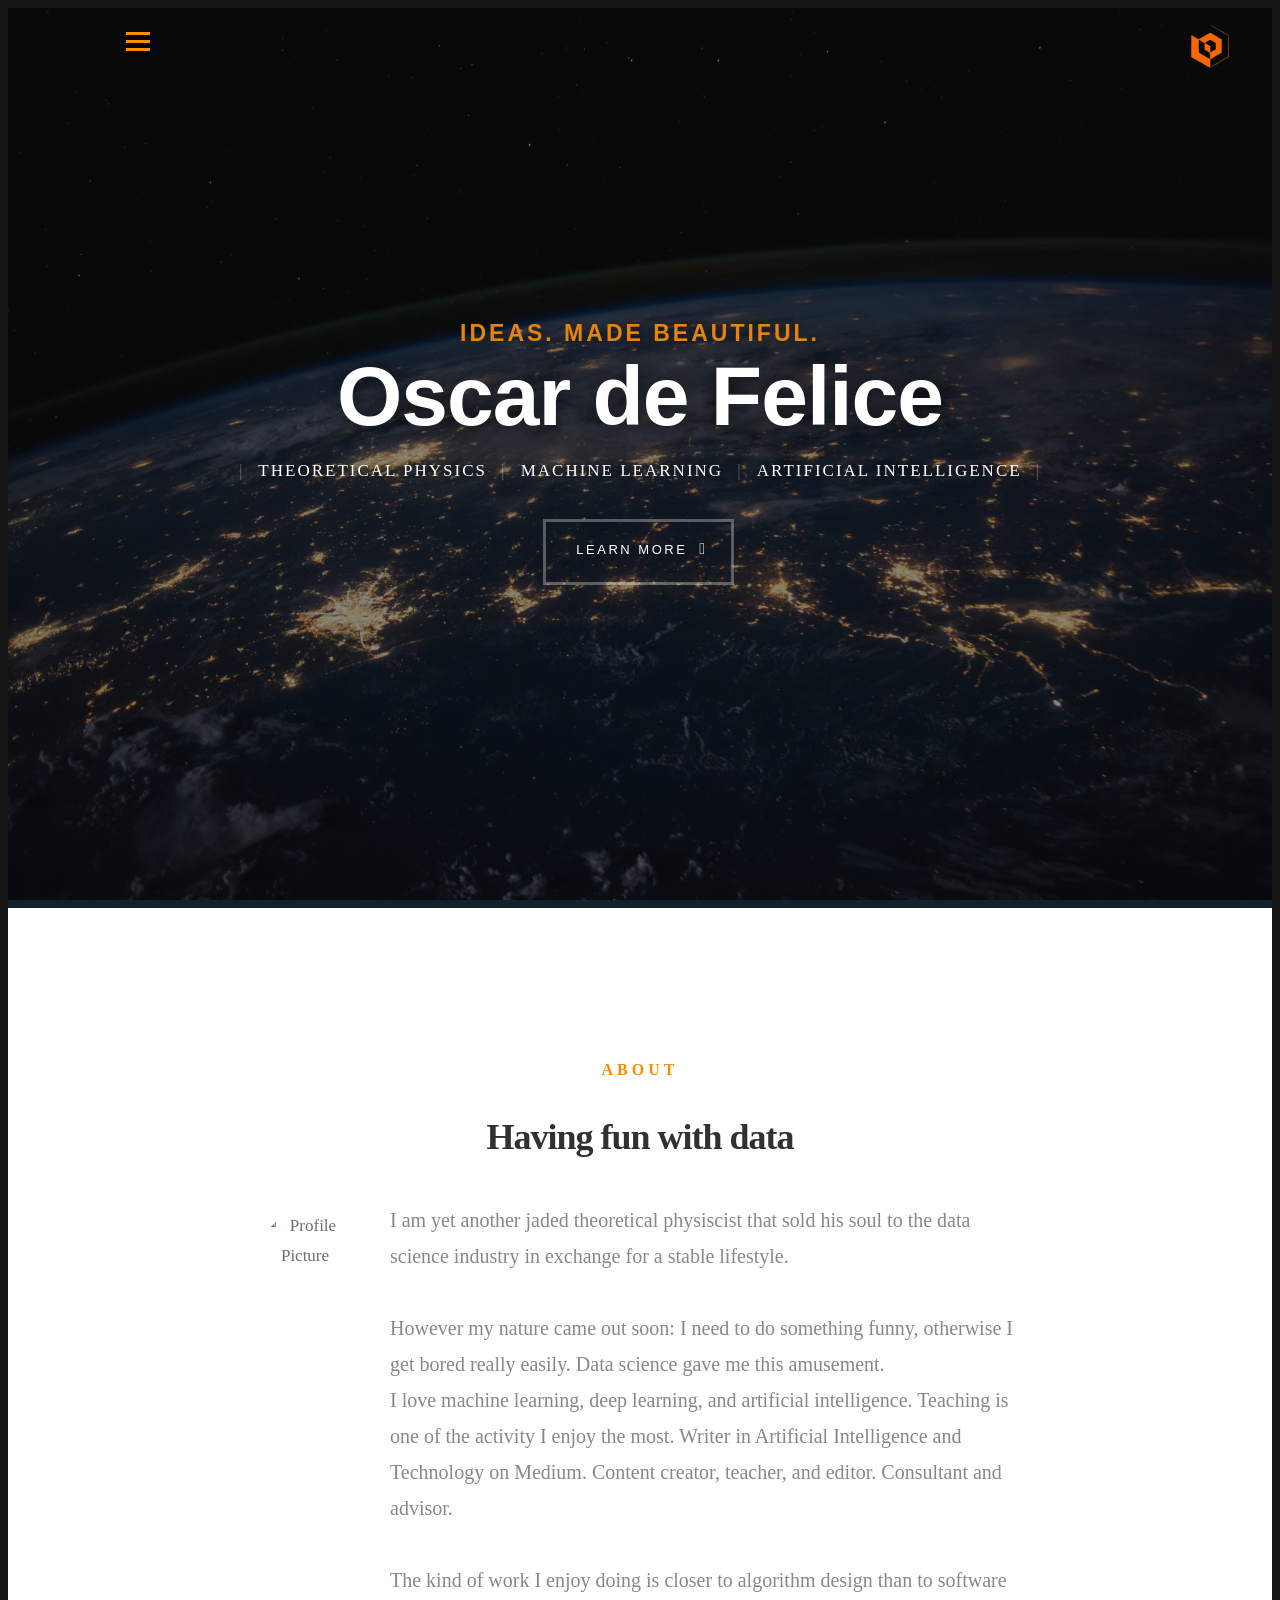
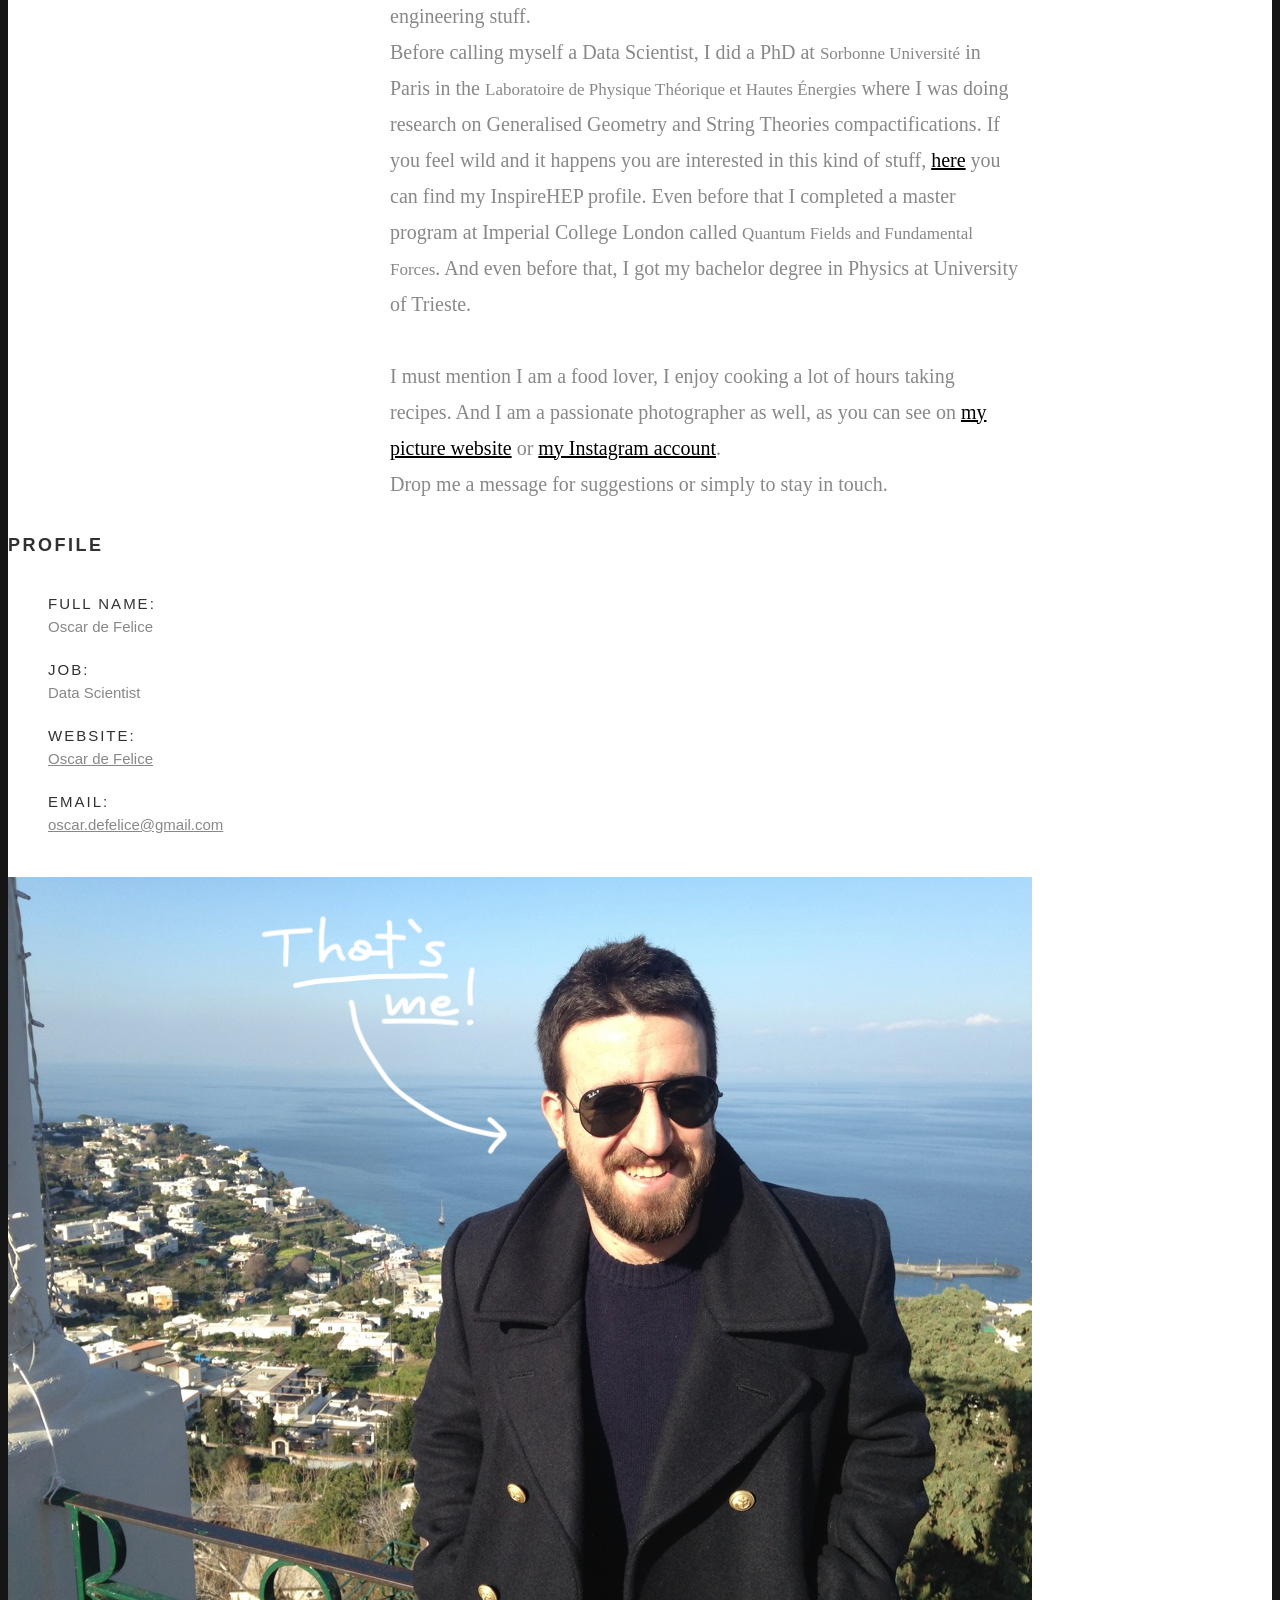
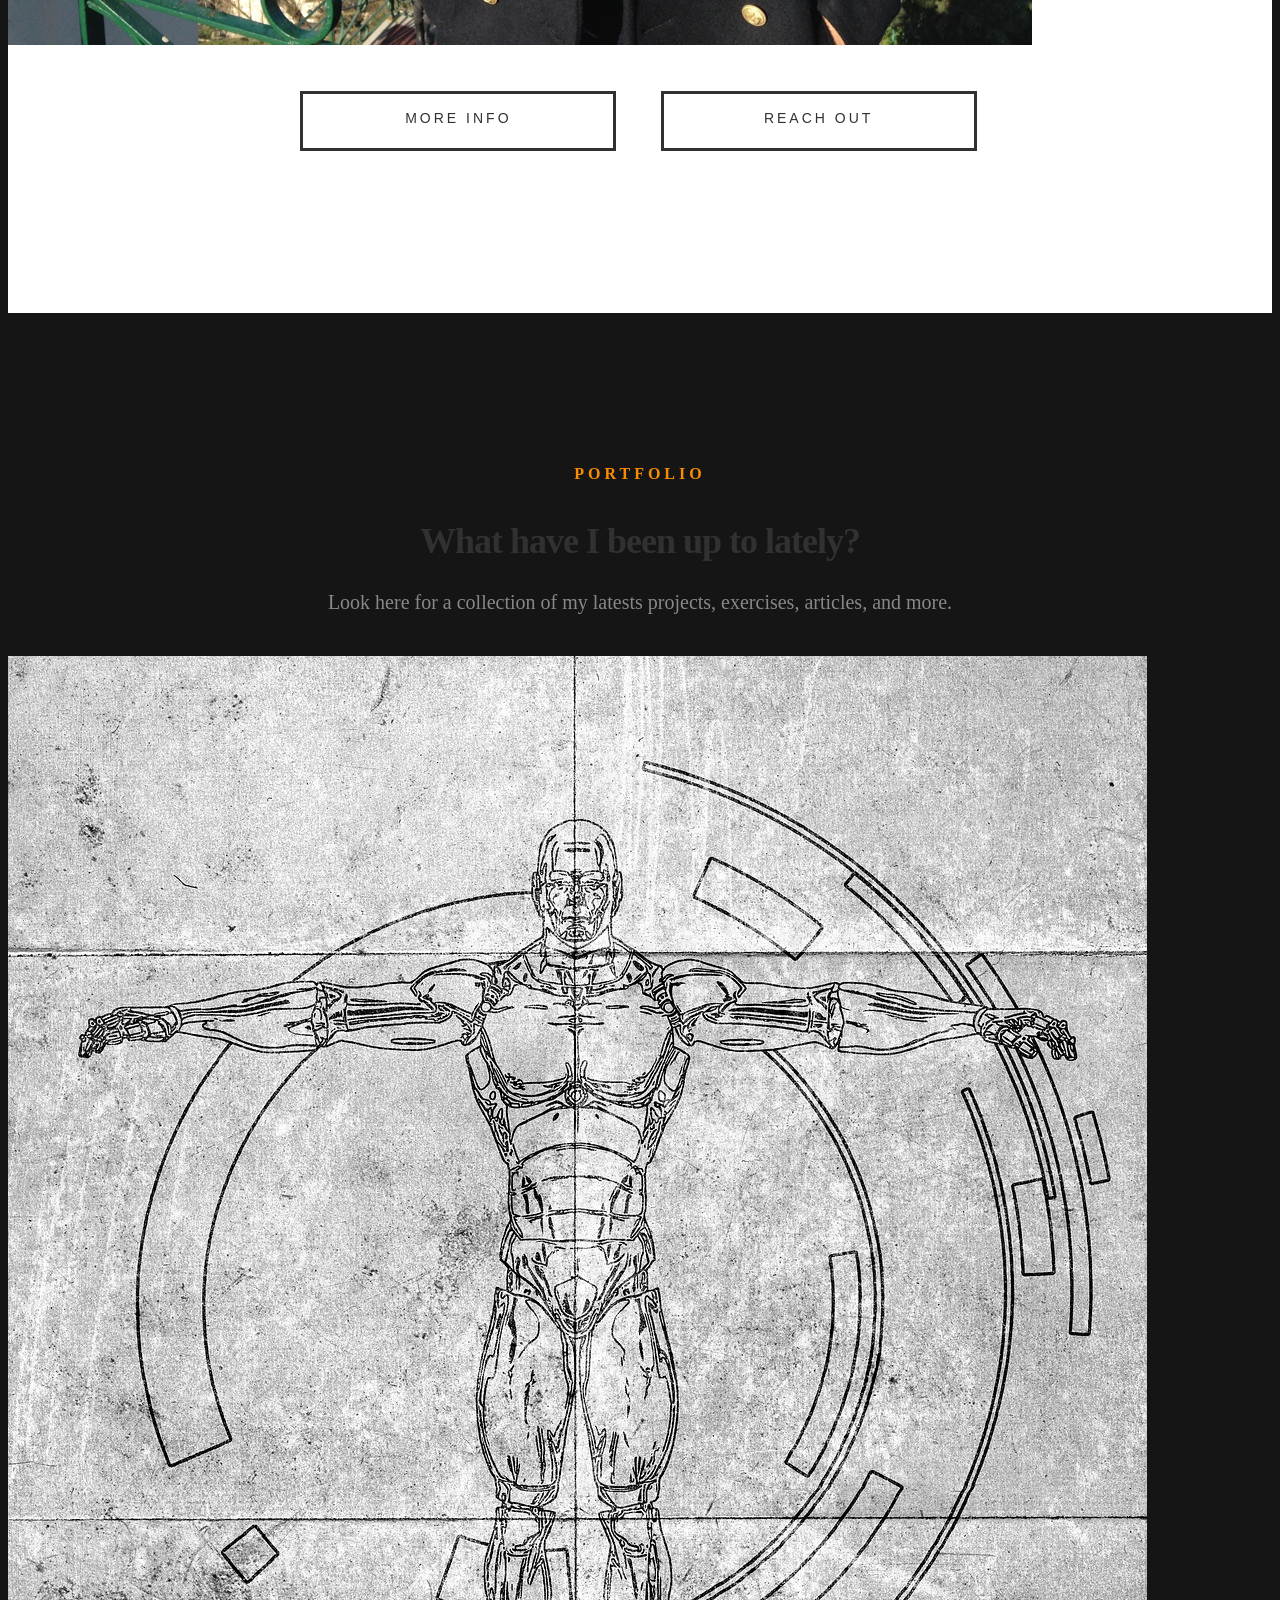
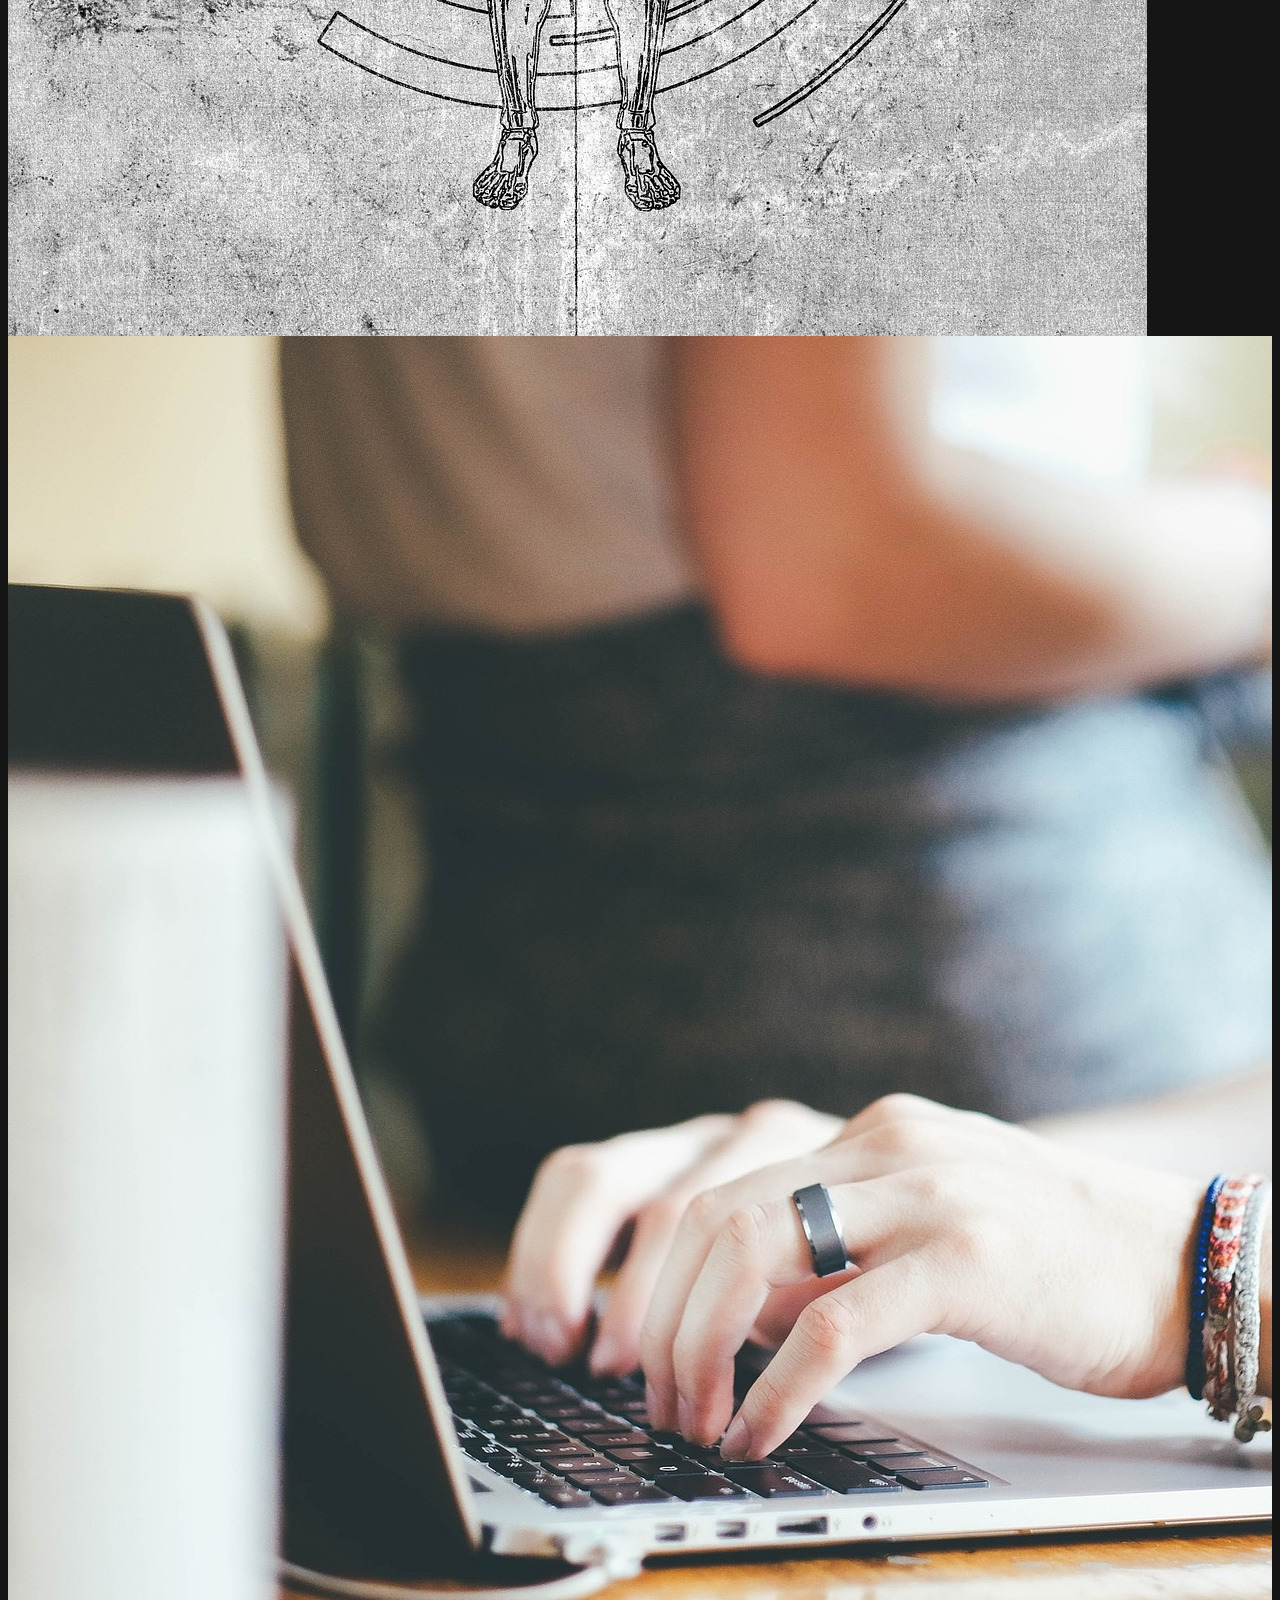
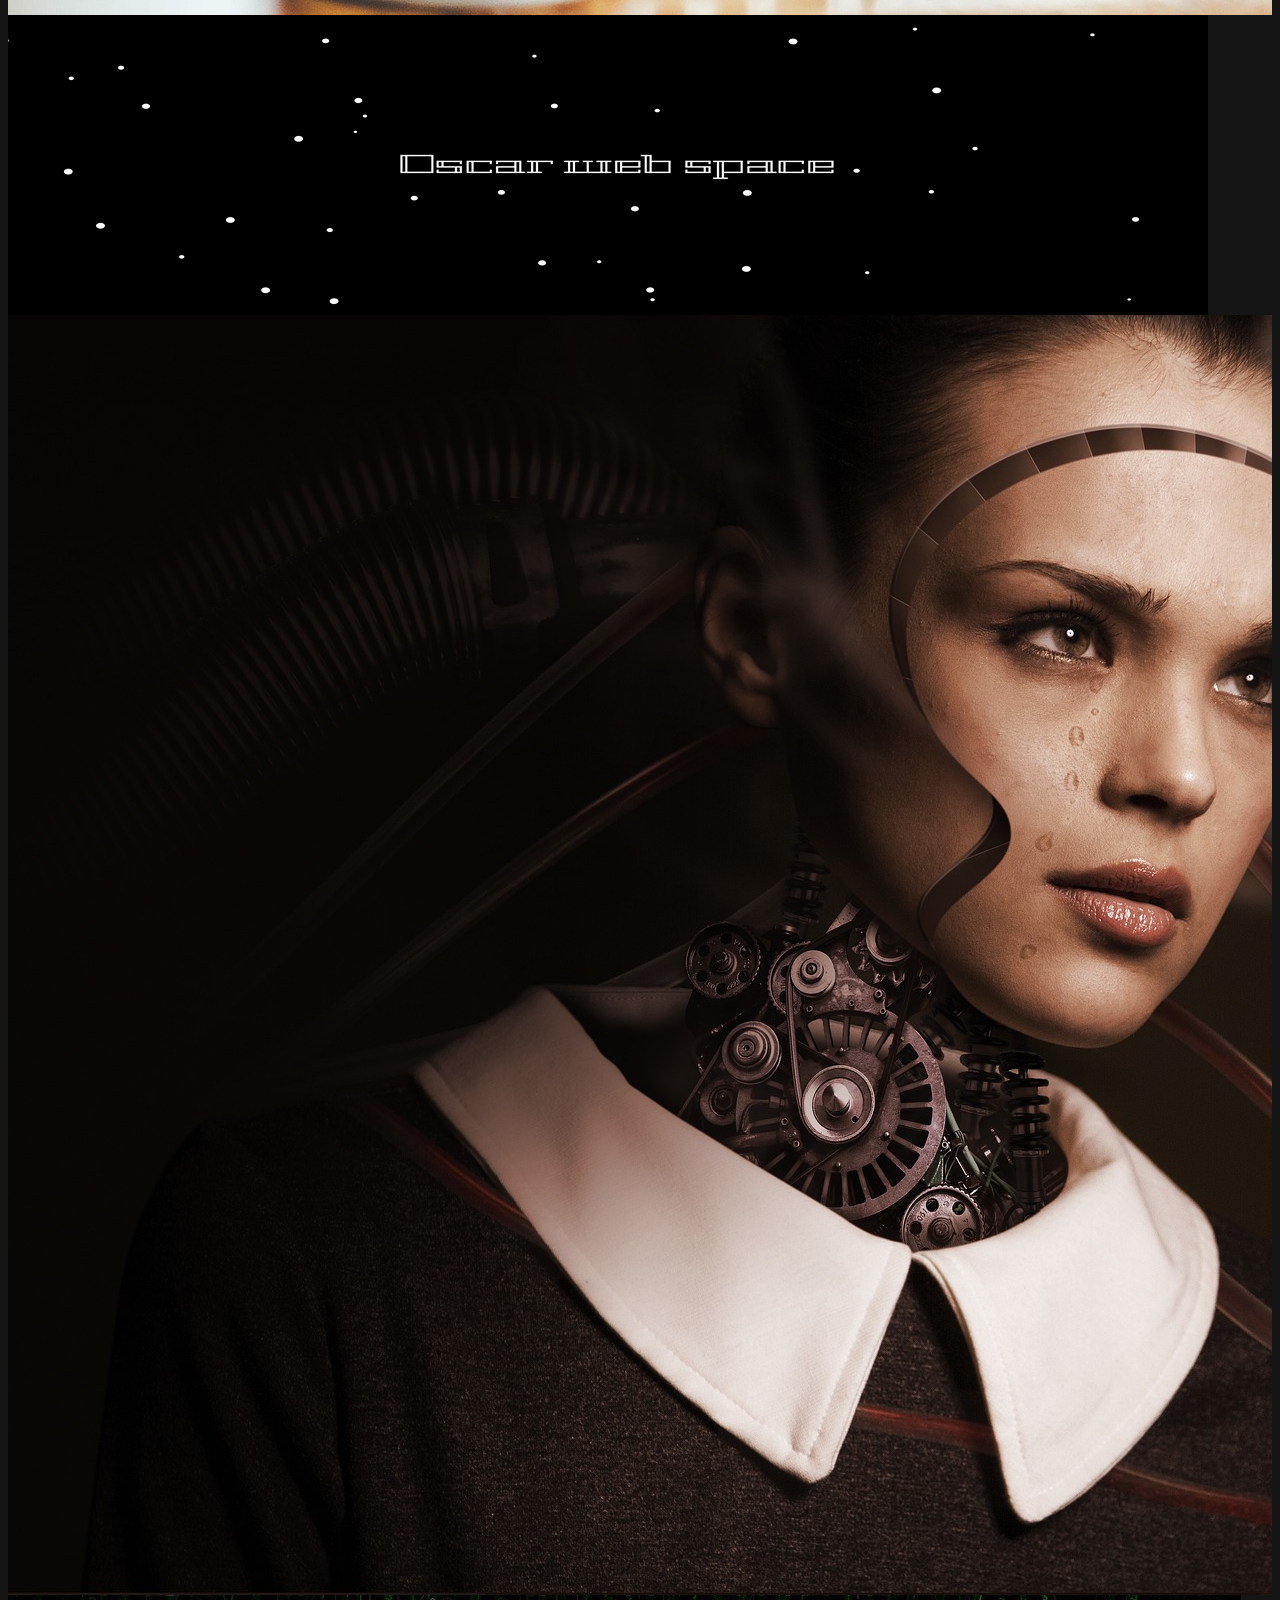
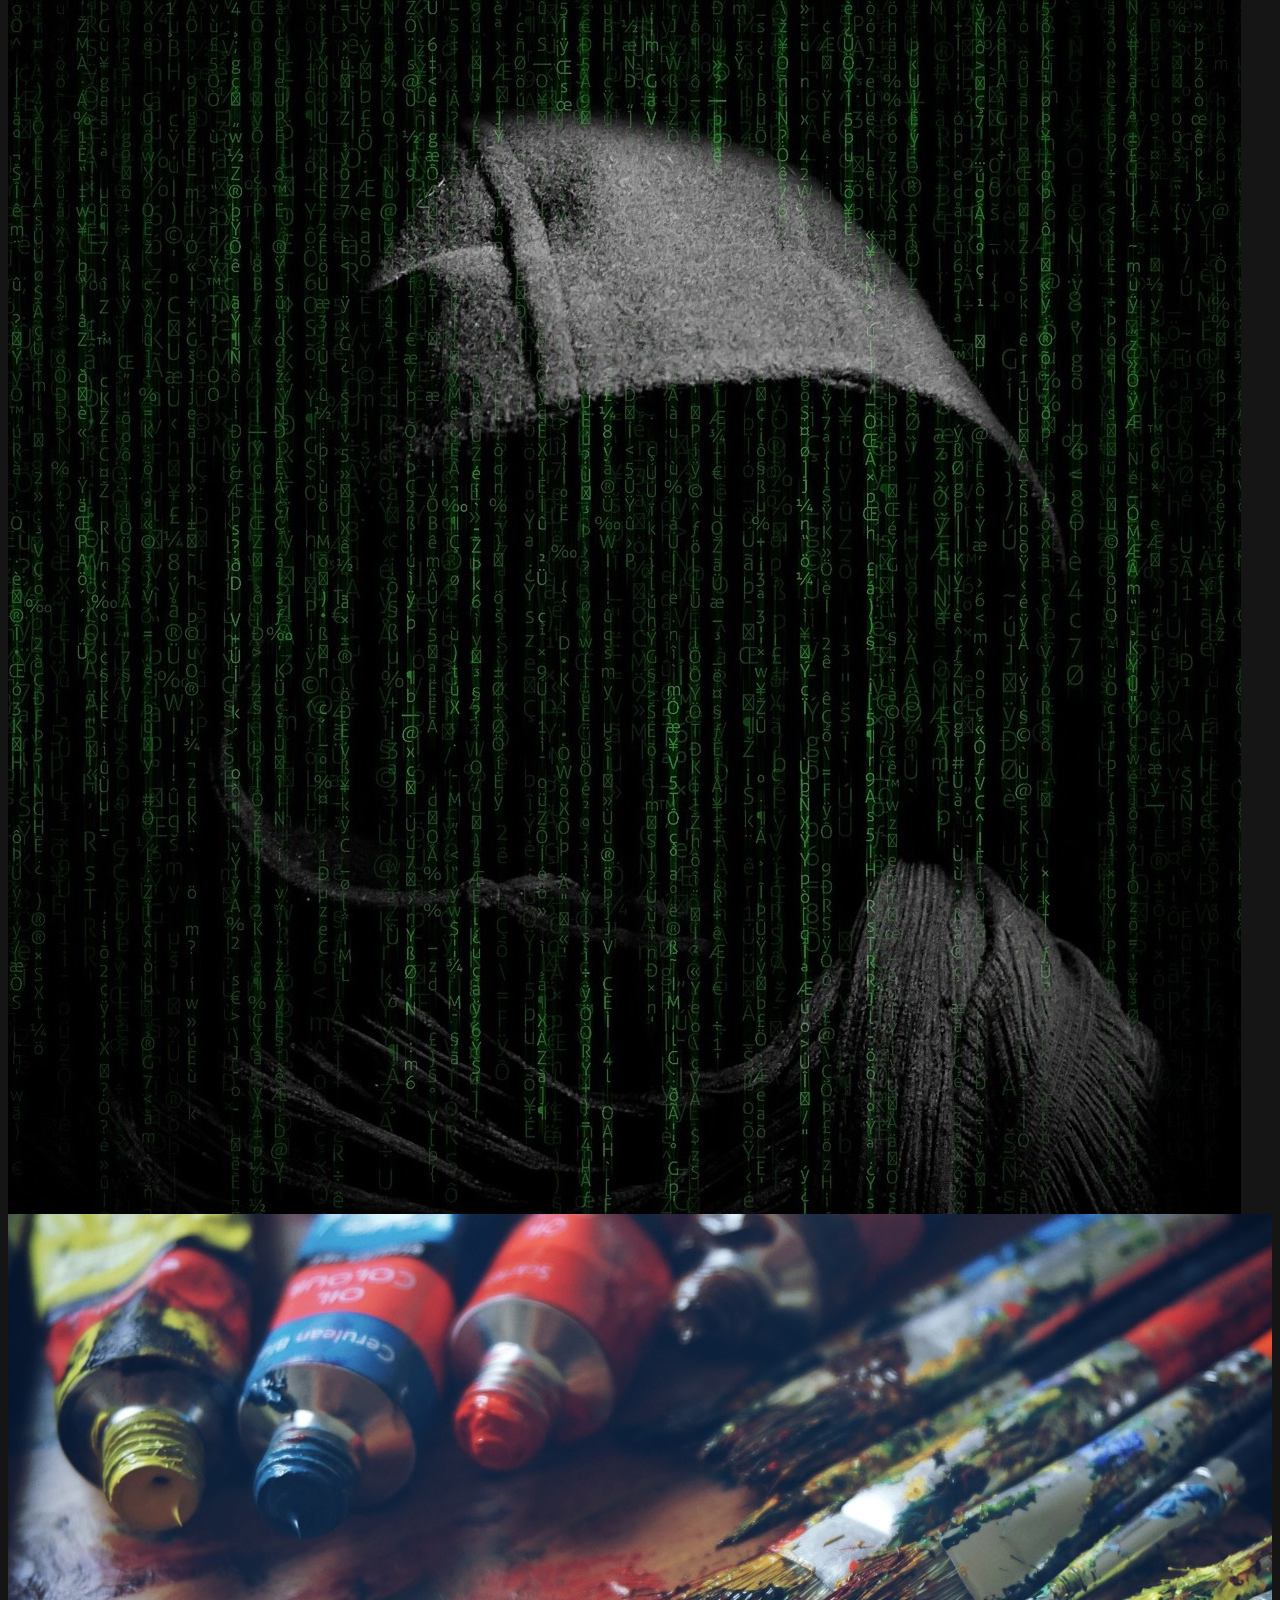
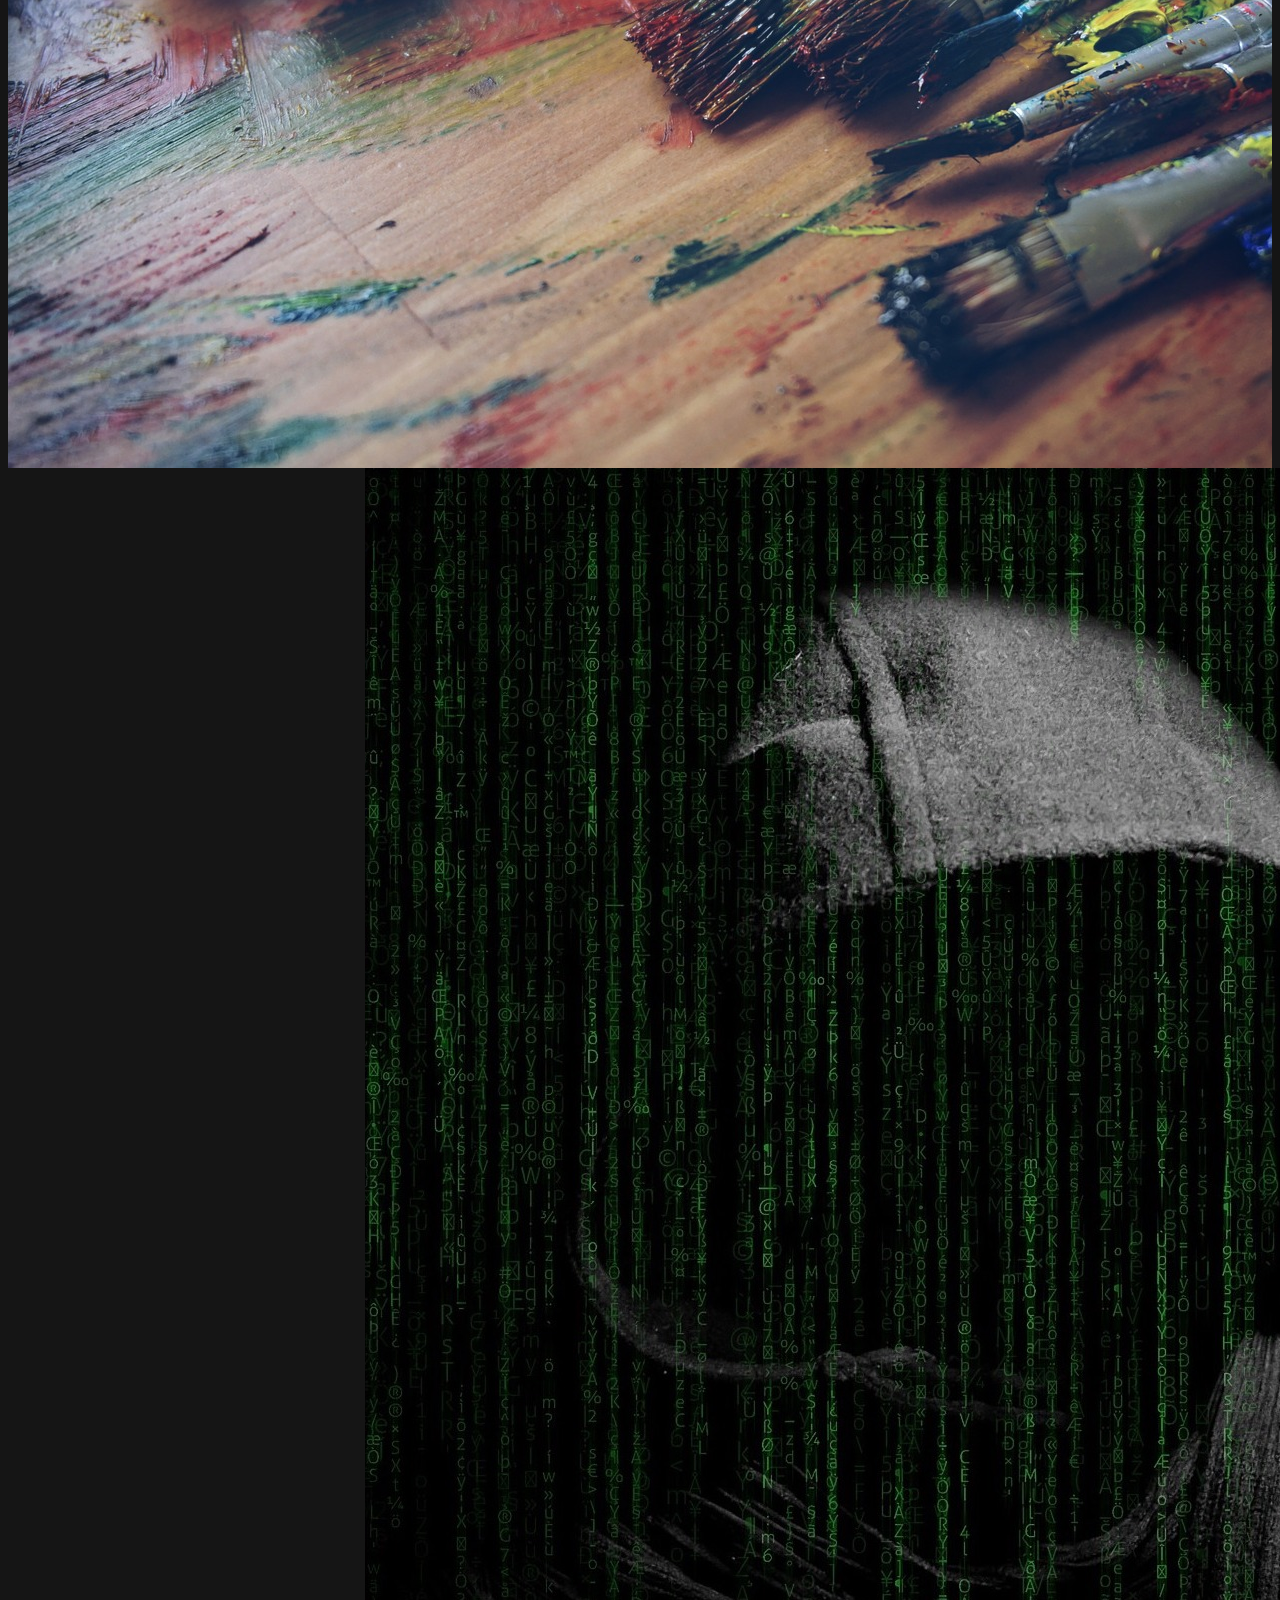
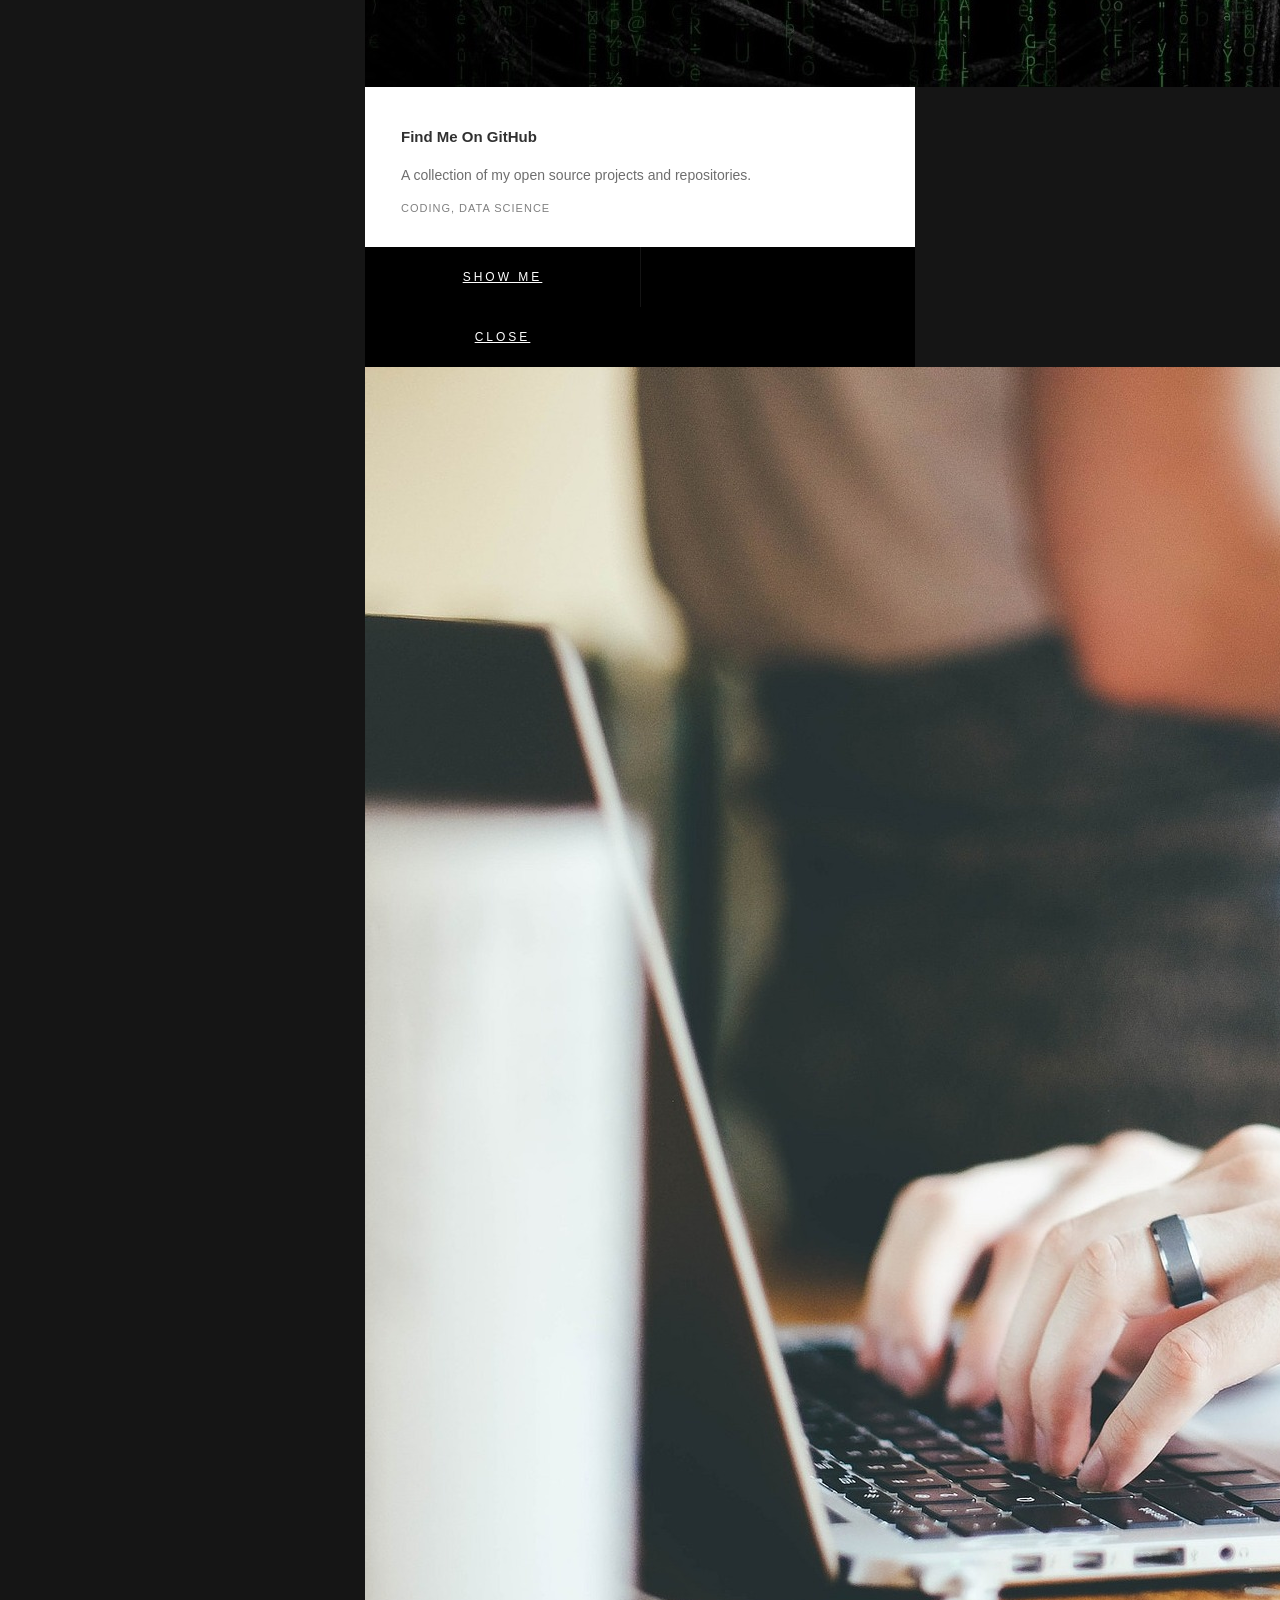
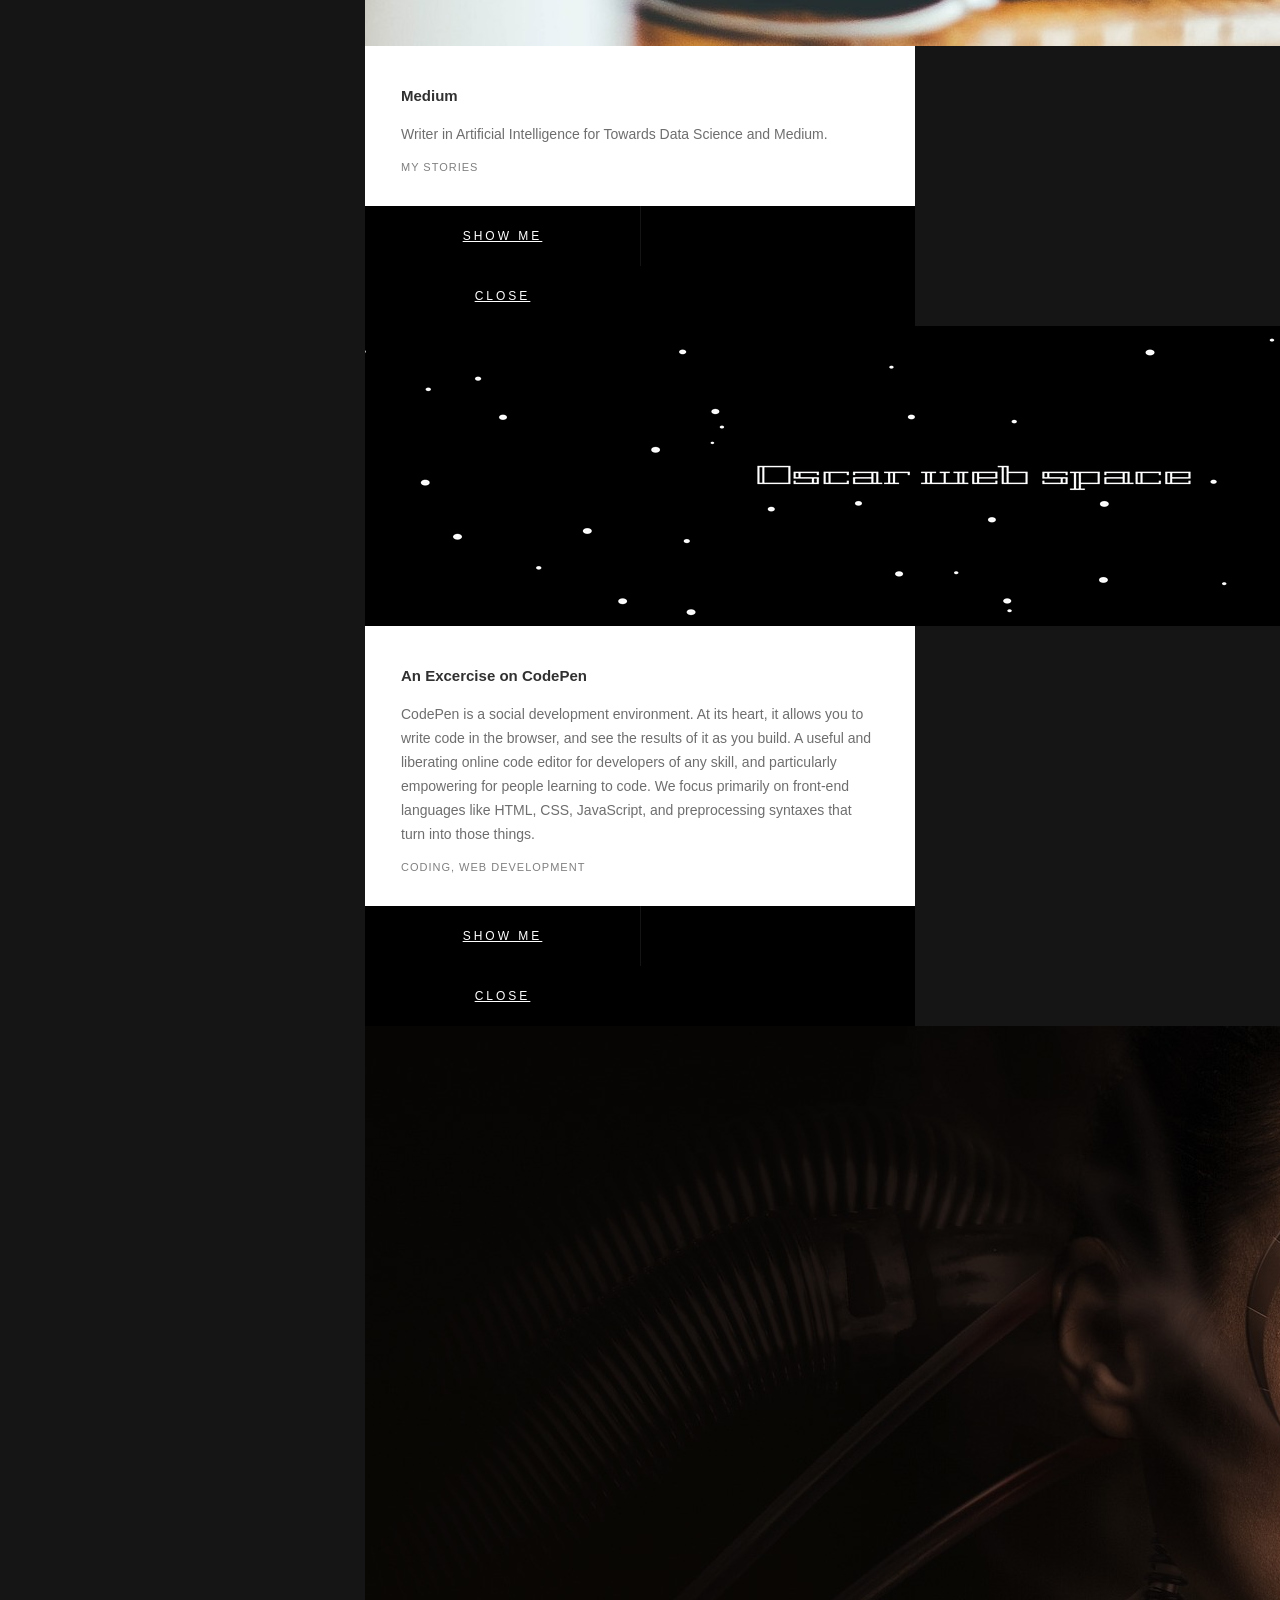
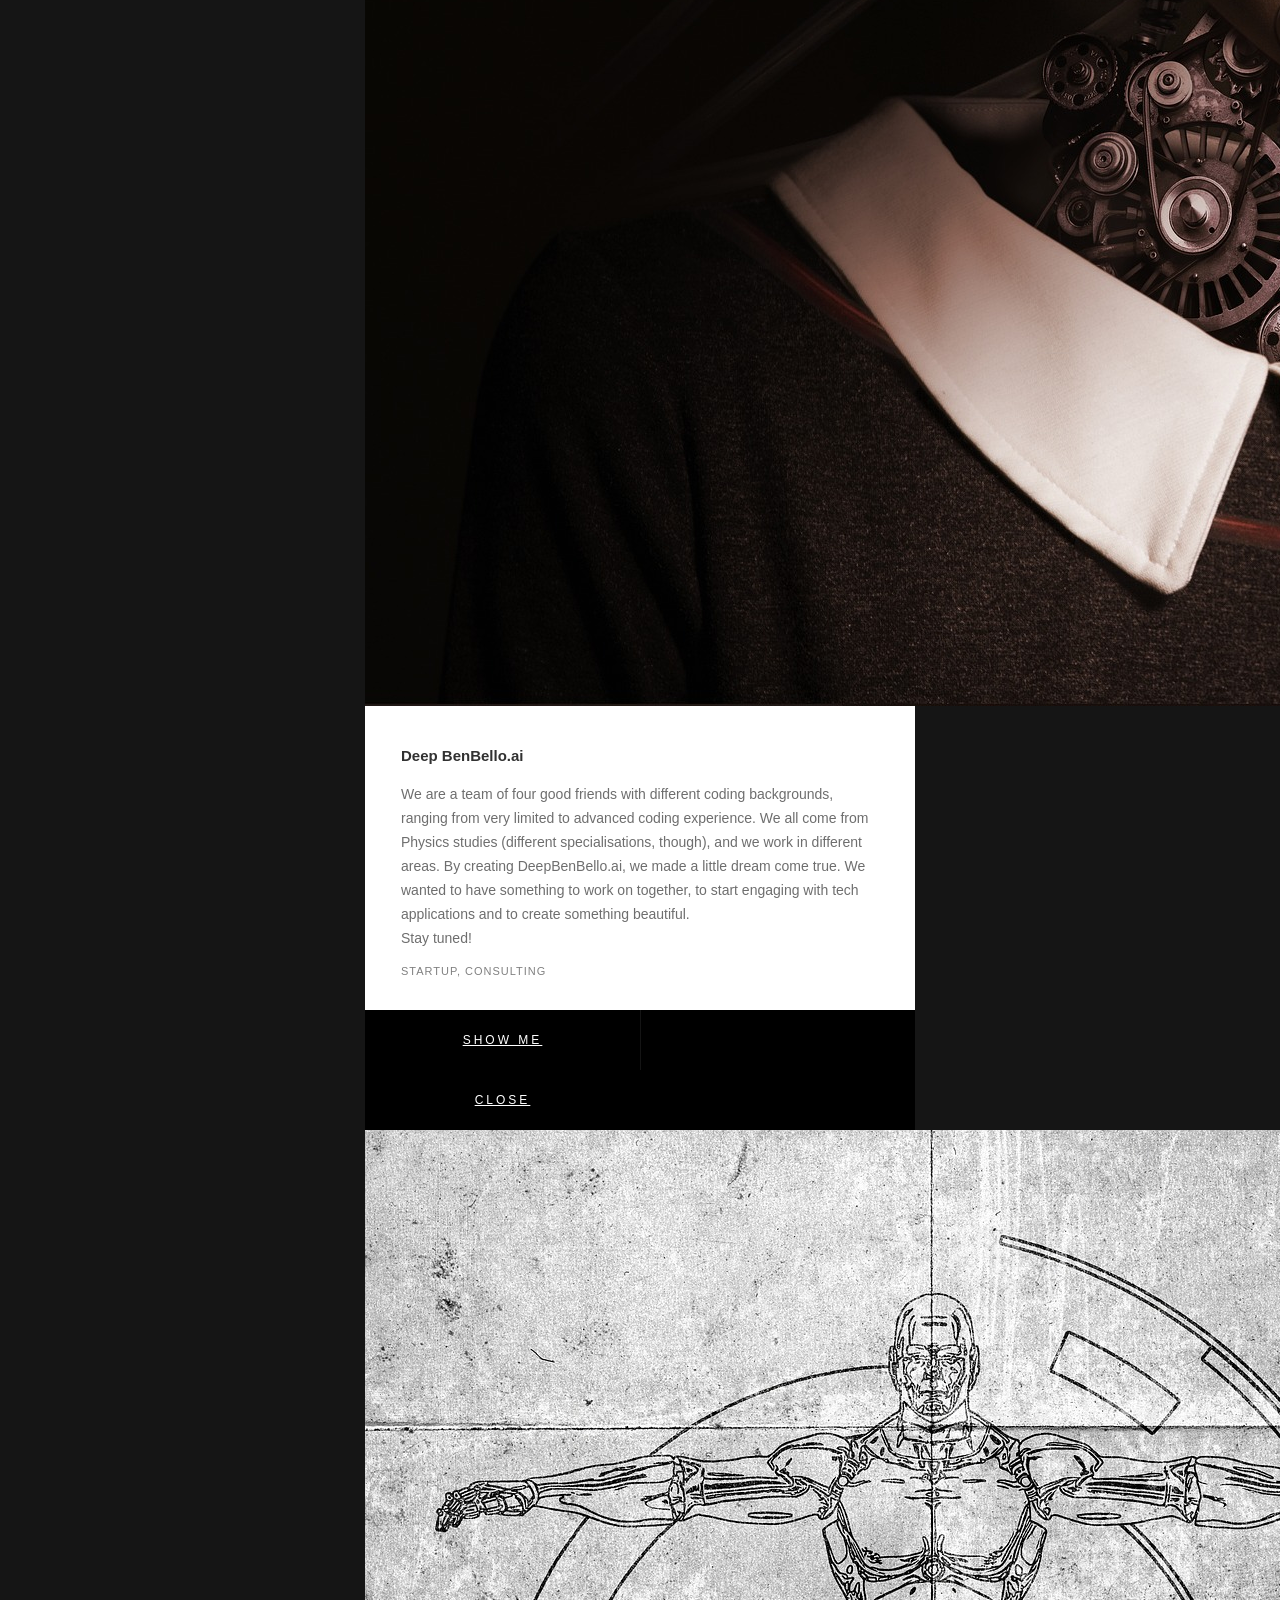
==== index.html @ a7cc0765 "Wrong link deleted" ====
<!DOCTYPE html>
<!--[if IE 8 ]><html class="no-js oldie ie8" lang="en"> <![endif]-->
<!--[if IE 9 ]><html class="no-js oldie ie9" lang="en"> <![endif]-->
<!--[if (gte IE 9)|!(IE)]><!--><html class="no-js" lang="en"> <!--<![endif]-->
<head>

   <!--- basic page needs
   ================================================== -->
   <meta charset="utf-8">
	<title>Oscar de Felice</title>
	<meta name="description" content="">
	<meta name="author" content="">


   <!-- mobile specific metas
   ================================================== -->
	<meta name="viewport" content="width=device-width, initial-scale=1, maximum-scale=1">

 	<!-- CSS
   ================================================== -->
   <link rel="stylesheet" href="css/base.css">
   <link rel="stylesheet" href="css/main.css">
   <link rel="stylesheet" href="css/vendor.css">

   <!-- script
   ================================================== -->
	<script src="js/modernizr.js"></script>
	<script src="js/pace.min.js"></script>

   <!-- favicons
	================================================== -->
    <link rel="icon" type="image/png" sizes="567x567"  href="./images/OscarLogoColour-noName.png">
	<link rel="manifest" href="/site.webmanifest">
	<link rel="mask-icon" href="/safari-pinned-tab.svg" color="#5bbad5">
	<meta name="msapplication-TileColor" content="#da532c">
	<meta name="theme-color" content="#ffffff">

	<link rel="stylesheet" href="path/to/font-awesome/css/font-awesome.min.css">
</head>

<body id="top">

	<!-- header
   ================================================== -->
   <header>
   	<div class="row">

   		<div class="top-bar">
   			<a class="menu-toggle" href="#"><span>Menu</span></a>

	   		<div class="logo">
		         <a href="index.html"></a>
		      </div>

		   	<nav id="main-nav-wrap">
					<ul class="main-navigation">
						<li class="current"><a class="smoothscroll"  href="#intro" title="">Home</a></li>
						<li><a class="smoothscroll"  href="#about" title="">About</a></li>
<!--						<li><a class="smoothscroll"  href="#resume" title="">Resume</a></li>-->
						<li><a class="smoothscroll"  href="#portfolio" title="">Portfolio</a></li>
						<li><a class="smoothscroll"  href="#services" title="">Services</a></li>
						<li><a class="smoothscroll"  href="#contact" title="">Contact</a></li>
						<li><a href="projects.html" title="">Projects</a></li>

					</ul>
				</nav>
   		</div> <!-- /top-bar -->

   	</div> <!-- /row -->
   </header> <!-- /header -->

	<!-- intro section
   ================================================== -->
   <section id="intro">

   	<div class="intro-overlay"></div>

   	<div class="intro-content">
   		<div class="row">

   			<div class="col-twelve">

	   			<h5>Ideas. Made Beautiful.</h5>
	   			<h1>Oscar de Felice</h1>

	   			<p class="intro-position">
	   				<span>Theoretical Physics</span>
				    <span>Machine Learning</span>
	   				<span>Artificial Intelligence</span>
	   			</p>

	   			<a class="button stroke smoothscroll" href="#about" title="">learn more</a>


	   		</div>

   		</div>
   	</div> <!-- /intro-content -->

   	<ul class="intro-social">
         <li><a href="https://www.linkedin.com/in/oscar-de-felice-5ab72383/"><i class="fa fa-linkedin"></i></a></li>
         <li><a href="https://github.com/oscar-defelice"><i class="fa fa-github"></i></a></li>
         <li><a href="https://www.facebook.com/oscar-defelice"><i class="fa fa-facebook"></i></a></li>
         <li><a href="https://twitter.com/OscardeFelice"><i class="fa fa-twitter"></i></a></li>
         <li><a href="https://oscar-defelice.medium.com/"><i class="fa fa-pencil"></i></a></li>
      </ul> <!-- /intro-social -->

   </section> <!-- /intro -->



   <!-- about section
   ================================================== -->
   <section id="about">

   	<div class="row section-intro">
   		<div class="col-twelve">

   			<h5>About</h5>
   			<h1>Having fun with data</h1>

   			<div class="intro-info">

   				<img src="images/Oscar.png" alt="Profile Picture">

   				<p class="lead">
                    I am yet another jaded theoretical physiscist that sold his soul to the data science industry in exchange for a stable lifestyle.<br><br>
                    However my nature came out soon: I need to do something funny, otherwise I get bored really easily. Data science gave me this amusement. <br>
                    I love machine learning, deep learning, and artificial intelligence. Teaching is one of the activity I enjoy the most. Writer in Artificial Intelligence and Technology on Medium. Content creator, teacher, and editor. Consultant and advisor. <br><br>
                    The kind of work I enjoy doing is closer to algorithm design than to software engineering stuff.
                    <br>
                    Before calling myself a Data Scientist, I did a PhD at <i>Sorbonne Université</i> in Paris in the <i>Laboratoire de Physique Théorique et Hautes Énergies</i> where I was doing research on Generalised Geometry and String Theories compactifications.
                    If you feel wild and it happens you are interested in this kind of stuff, <a href="https://inspirehep.net/authors/1452499">here</a> you can find my InspireHEP profile. Even before that I completed a master program at Imperial College London called <i>Quantum Fields and Fundamental Forces</i>. And even before that, I got my bachelor degree in Physics at University of Trieste.
                    <br>
                    <br>
                    I must mention I am a food lover, I enjoy cooking a lot of hours taking recipes. And I am a passionate photographer as well, as you can see on <a href="https://oscardefelice.wixsite.com/fotografia">my picture website</a> or <a href="https://www.instagram.com/oscar.defelice/">my Instagram account</a>.
                    <br>
                    Drop me a message for suggestions or simply to stay in touch.
                </p>
   			</div>

   		</div>
   	</div> <!-- /section-intro -->

   	<div class="row about-content">

   		<div class="col-six tab-full">

   			<h3>Profile</h3>
   			<p></p>

   			<ul class="info-list">
   				<li>
   					<strong>Full Name:</strong>
   					<span>Oscar de Felice</span>
   				</li>
   				<li>
   					<strong>Job:</strong>
   					<span>Data Scientist</span>
   				</li>
   				<li>
   					<strong>Website:</strong>
						<span><a href="https://oscar-defelice.github.io/" style="color: #888888">Oscar de Felice</a></span>
   				</li>
   				<li>
   					<strong>Email:</strong>
   					<span><a href="mailto:oscar.defelice@gmail.com" style="color: #888888">oscar.defelice@gmail.com</a></span>
   				</li>

   			</ul> <!-- /info-list -->

   		</div>

   		<div class="col-six tab-full">

   			<h3></h3>
   			<p></p>
            <p><img src="images/OscarAboutMe.png" alt="That's me!"></p>
<!--
				<ul class="skill-bars">
				   <li>
				   	<div class="progress percent100"><span>Every Day</span></div>
				   	<strong>Python, Pandas, Numpy</strong>
				   </li>
				   <li>
				   	<div class="progress percent90"><span>Having Fun</span></div>
				   	<strong>PyTorch, Matplotlib</strong>
				   </li>
				   <li>
				   	<div class="progress percent80"><span>Well Acquainted</span></div>
				   	<strong>SQL, Tableau</strong>
				   </li>
				   <li>
				   	<div class="progress percent90"><span>Love It</span></div>
				   	<strong>Scikit-Learn, Tensorflow</strong>
				   </li>
				   <li>

				   	<div class="progress percent95"><span>Doing It Now</span></div>
				   	<strong>Content Creation, Editing</strong>
				   </li>

				</ul>  <!-- /skill-bars
-->

   		</div>

   	</div>

   	<div class="row button-section">
   		<div class="col-twelve">
   			<a href="#contact" title="Hire Me" class="button stroke smoothscroll">More Info</a>
   			<a href="mailto:oscar.defelice@gmail.com" title="Hire Me" class="button stroke">Reach Out</a>
   		</div>
   	</div>

 </section>


	<!-- Portfolio Section
   ================================================== -->
   <section id="portfolio">

		<div class="row section-intro">
   		<div class="col-twelve">

			   <h5>Portfolio</h5>

   			<h1>What have I been up to lately?</h1>

   			<p class="lead">Look here for a collection of my latests projects, exercises, articles, and more.</p>

   		</div>
   	</div> <!-- /section-intro-->

   	<div class="row portfotlio-content">

   		<div class="col-twelve">

   			<!-- portfolio-wrapper -->
	         <div id="folio-wrapper" class="block-1-2 block-mob-full stack">

					<div class="bgrid folio-item">
							<div class="item-wrap">
				                <img src="images/portfolio/Robot.jpg" alt="Img via Pixabay">
							    <a href="#modal-05" class="overlay">
								  <div class="folio-item-table">
									  <div class="folio-item-cell">
										  <h3 class="folio-title">Projects</h3>
												  <span class="folio-types">
													   Data Science, Machine Learning, Artificial Intelligence, <br> and Deep Learning Projects and Examples
												</span>
											 </div>
								  </div>
							   </a>
							</div>
				    </div> <!-- /folio-item -->

	               <div class="bgrid folio-item">
	                       <div class="item-wrap">
	               	           <img src="images/portfolio/Writing.jpg" alt="Img via Pixabay">
	               	           <a href="#modal-02" class="overlay">
	                               <div class="folio-item-table">
	                     	         <div class="folio-item-cell">
	                     		        <h3 class="folio-title">Medium</h3>
		     					    	   <span class="folio-types">
												Find me on Medium! <br>
		     					           </span>
		     					     </div>
	                               </div>
	                           </a>
	                       </div>
	               </div> <!-- /folio-item -->

	            <div class="bgrid folio-item">
	               <div class="item-wrap">
	               	<img src="images/portfolio/OscarWebSpace.gif" alt="OscarWebSpace">
	                  <a href="#modal-03" class="overlay">
	                     <div class="folio-item-table">
	                     	<div class="folio-item-cell">
	                     		<h3 class="folio-title">An excercise on CodePen</h3>
		     					    	<span class="folio-types">
												A way to animate a webpage, entirely in HTML/CSS.</span>
		     					   </div>
	                     </div>
	                  </a>
	               </div>
	        		</div> <!-- /folio-item -->

	               <div class="bgrid folio-item">
	                       <div class="item-wrap">
	               	           <img src="images/portfolio/Projects.jpg" alt="Img via Pixabay">
	                           <a href="#modal-04" class="overlay">
	                               <div class="folio-item-table">
	                     	         <div class="folio-item-cell">
	                     		        <h3 class="folio-title">DeepBenBello.ai</h3>
		     					    	   <span class="folio-types">
                                                <span>
		     					       	            A group of friends eager to work together to make the world a better place.
		     					                </span>
                                         </span>
		     					     </div>
                                   </div>
	                           </a>
	                       </div>
	               </div> <!-- /folio-item -->

				   <div class="bgrid folio-item">
				           <div class="item-wrap">
				               <img src="images/portfolio/FindMe.jpg" alt="Image via Pixabay">
							     <a href="#modal-01" class="overlay">
								   <div class="folio-item-table">
								     <div class="folio-item-cell">
				                       <h3 class="folio-title">Find me on GitHub</h3>
								         <span class="folio-types">
													   Peruse my Repositories
				                         </span>
								     </div>
								  </div>
							   </a>
							</div>
                   </div> <!-- /folio-item -->

	            <div class="bgrid folio-item">
	               <div class="item-wrap">
	               	<img src="images/portfolio/Paint.jpg" alt="Img via Pixabay">
	                  <a href="#modal-06" class="overlay">
	                     <div class="folio-item-table">
	                     	<div class="folio-item-cell">
	                     		<h3 class="folio-title">Teaching</h3>
		     					    	<span class="folio-types">
		     					       	  My lectures for courses I gave on <br> Machine Learning, Deep Learning topics
		     					      </span>
		     					   </div>
	                     </div>
	                  </a>
	               </div>
	        		</div> <!-- /folio-item -->

	            <!-- modal popups - begin
	            ============================================================= -->
	            <div id="modal-01" class="popup-modal slider mfp-hide">

				     	<div class="media">
				     		<img src="images/portfolio/FindMe.jpg" alt="" />
				     	</div>

					   <div class="description-box">
					      <h4>Find Me On GitHub</h4>
					      <p>A collection of my open source projects and repositories.</p>

					      <div class="categories">Coding, Data Science</div>
					   </div>

			         <div class="link-box">
			            <a href="https://github.com/oscar-defelice">Show Me</a>
					      <a href="#" class="popup-modal-dismiss">Close</a>
			         </div>

				   </div> <!-- /modal-01 -->

				   <div id="modal-02" class="popup-modal slider mfp-hide">

				     	<div class="media">
				     		<img src="images/portfolio/Writing.jpg" alt="" />
				     	</div>

					   <div class="description-box">
					      <h4>Medium</h4>
					      <p> Writer in Artificial Intelligence for Towards Data Science and Medium.</p>
					      <div class="categories">My Stories</div>
					   </div>

			         <div class="link-box">
			            <a href="https://oscar-defelice.medium.com/">Show Me</a>
					      <a href="#" class="popup-modal-dismiss">Close</a>
			         </div>

				   </div> <!-- /modal-02 -->

				   <div id="modal-03" class="popup-modal slider mfp-hide">

				     	<div class="media">
				     		<img src="images/portfolio/OscarWebSpace.gif" alt="" />
				     	</div>

					   <div class="description-box">
					      <h4>An Excercise on CodePen</h4>
					      <p>CodePen is a social development environment. At its heart, it allows you to write code in the browser, and see the results of it as you build. A useful and liberating online code editor for developers of any skill, and particularly empowering for people learning to code. We focus primarily on front-end languages like HTML, CSS, JavaScript, and preprocessing syntaxes that turn into those things.</p>

					      <div class="categories">Coding, Web Development</div>
					   </div>

			         <div class="link-box">
			            <a href="https://codepen.io/oscar-de-felice/full/zYBajGo">Show Me</a>
					    <a href="#" class="popup-modal-dismiss">Close</a>
			         </div>

				   </div> <!-- /modal-03 -->

				   <div id="modal-04" class="popup-modal slider mfp-hide">

				     	<div class="media">
				     		<img src="images/portfolio/Projects.jpg" alt="" />
				     	</div>

					   <div class="description-box">
					      <h4>Deep BenBello.ai</h4>
					      <p>We are a team of four good friends with different coding backgrounds, ranging from very limited to advanced coding experience. We all come from Physics studies (different specialisations, though), and we work in different areas. By creating DeepBenBello.ai, we made a little dream come true. We wanted to have something to work on together, to start engaging with tech applications and to create something beautiful. <br> Stay tuned!</p>

					      <div class="categories">StartUp, Consulting</div>
					   </div>

			         <div class="link-box">
			            <a href="https://deepexplosivebenbello.github.io/">Show Me</a>
					      <a href="#" class="popup-modal-dismiss">Close</a>
			         </div>

				   </div> <!-- /modal-04 -->

				   <div id="modal-05" class="popup-modal slider mfp-hide">

				     	<div class="media">
				     		<img src="images/portfolio/Robot.jpg" alt="" />
				     	</div>

					   <div class="description-box">
					      <h4>Projects</h4>
					      <p>Projects and exercises that I've been working on:</p>

					      <div class="categories">Data Science, Machine Learning, Coding, Programming</div>
					   </div>

			         <div class="link-box">
							<a href="projects.html"title="">Show Me</a>
					      <a href="#" class="popup-modal-dismiss">Close</a>
			         </div>

				   </div> <!-- /modal-05 -->

				   <div id="modal-06" class="popup-modal slider mfp-hide">

				     	<div class="media">
				     		<img src="images/portfolio/Paint.jpg" alt="" />
				     	</div>

					   <div class="description-box">
					      <h4>Machine Learning/Deep Learning/AI</h4>
					      <p>Along with the machine learning projects featured on the Projects page, I also participated as a teacher and a faculty member to Data Science and AI master program at TAG innovation school.</p>

					      <div class="categories">Machine Learning, Deep Learning, AI</div>
					   </div>

			         <div class="link-box">
			            <a href="https://linktr.ee/oscardefelice">Show Me</a>
					      <a href="#" class="popup-modal-dismiss">Close</a>
			         </div>

				   </div> <!-- /modal-06 -->


				   <!-- modal popups - end
	            ============================================================= -->

	         </div> <!-- /portfolio-wrapper -->

   		</div>  <!-- /twelve -->

   	</div> <!-- /portfolio-content -->

	</section> <!-- /portfolio -->

<!--</section>  /process-->
<!--add download cv button (right below hire me)
<a href="#" title="Download CV" class="button button-primary">Download CV</a>-->


<!-- services Section
================================================== -->
	<section id="services">

		<div class="overlay"></div>

		<div class="row section-intro">
   		<div class="col-twelve">

   			<h5>Services</h5>
   			<h1>What Can I Do For You?</h1>

   			<p class="lead">Beauty is simplicity. <br><br> Let me simplify your life. I have experience with content creation and editing, technology and data pipeline. Call me to develop solutions with artificial intelligence, machine learning and deep learning. If you are looking for data analysis and visualization, business analysis, and website development, I am the right choice! Always excited to consult on new customer adapted products and technologies.</p>

   		</div>
   	</div> <!-- /section-intro -->

   	<div class="row services-content">

   		<div id="owl-slider" class="owl-carousel services-list">

	      	<div class="service">

	      		<span class="icon"><i class="icon-earth"></i></span>

	            <div class="service-content">

	            	 <h3>Data Analysis</h3>

		            <p class="desc">
                        Black belt in Python, SQL, Tableau, PyTorch, NumPY, Matplotlib, Seaborn, Scikit-Learn, and more, I can help you analyse and understand your data in a way that makes sense to you.
	         		</p>

	         	</div>

				</div> <!-- /service -->

			   <div class="service">

			   	<span class="icon"><i class="icon-paint-brush"></i></span>

	            <div class="service-content">

	            	<h3>Education</h3>

		            <p class="desc">
                        I know how to make complicated ideas sound simple.
                        I do not deliver a product, I want to form a culture.
                        That's why I will stay at your business so you can learn the basics of Data Science and Machine Learning to transform your activity.
	                </p>

	            </div>


			   </div> <!-- /service -->
			   <div class="service">

					<span class="icon"><i class="icon-window"></i></span>

	            <div class="service-content">

	            	<h3>Artificial Intelligence</h3>

		            <p class="desc">
                        With experience in machine learning, deep learning, natural language processing, AI and more, we can work together to find exciting ways to move you and your business into the future. <br>
                        Unleash the potential of your data and make your product even smarter. Turn your ideas and needs into a software module powered by AI.
	         		</p>

	            </div>
				</div> <!-- /service -->

	      </div> <!-- /services-list -->

   	</div> <!-- /services-content -->

	</section> <!-- /services -->

	<!-- stats Section
   ================================================== -->
	<section id="stats" class="count-up">

		<div class="row">
			<div class="col-twelve">

				<div class="block-1-6 block-s-1-3 block-tab-1-2 block-mob-full stats-list">

					<div class="bgrid stat">

						<div class="icon-part">
							<i class="icon-pencil-ruler"></i>
						</div>

						<h3 class="stat-count">
							7
						</h3>

						<h5 class="stat-title">
							Courses Completed
						</h5>

					</div> <!-- /stat -->

					<div class="bgrid stat">

						<div class="icon-part">
							<i class="icon-users"></i>
						</div>

						<h3 class="stat-count">
							1000
						</h3>

						<h5 class="stat-title">
							Articles Read
						</h5>

					</div> <!-- /stat -->

					<div class="bgrid stat">

						<div class="icon-part">
							<i class="icon-badge"></i>
						</div>

						<h3 class="stat-count">
							20
						</h3>

						<h5 class="stat-title">
							Podcasts Heard
						</h5>

					</div> <!-- /stat -->

					<div class="bgrid stat">

						<div class="icon-part">
							<i class="icon-light-bulb"></i>
						</div>

						<h3 class="stat-count">
							1500
						</h3>

						<h5 class="stat-title">
							Crazy Ideas
						</h5>

					</div> <!-- /stat -->

					<div class="bgrid stat">

						<div class="icon-part">
							<i class="icon-cup"></i>
						</div>

						<h3 class="stat-count">
							7000
						</h3>

						<h5 class="stat-title">
							Coffee Cups
						</h5>

					</div> <!-- /stat -->

					<div class="bgrid stat">

						<div class="icon-part">
							<i class="icon-clock"></i>
						</div>

						<h3 class="stat-count">
							7200
						</h3>

						<h5 class="stat-title">
							Hours
						</h5>

					</div> <!-- /stat -->

				</div> <!-- /stats-list -->

			</div> <!-- /twelve -->
		</div> <!-- /row -->

	</section> <!-- /stats -->


   <!-- resume Section
   ================================================== -->
<!--	<section id="resume" class="grey-section">

		<div class="row section-intro">
   		<div class="col-twelve">

   			<h5>Resume</h5>
   			<h1>More of my credentials.</h1>

   			<p class="lead">Currently working freelance on a project-by-project basis, these are a few of the things that I've been working on lately:</p>

   		</div>
   	</div> <!-- /section-intro-->

<!--   	<div class="row resume-timeline">

   		<div class="col-twelve resume-header">

   			<h2>Work Experience</h2>

   		</div> <!-- /resume-header -->

<!--   		<div class="col-twelve">

   			<div class="timeline-wrap">

   				<div class="timeline-block">

	   				<div class="timeline-ico">
	   					<i class="fa fa-briefcase"></i>
	   				</div>

	   				<div class="timeline-header">
	   					<h3>Writer</h3>
	   					<p>2018 - Present</p>
	   				</div>

	   				<div class="timeline-content">
	   					<h4>Towards Data Science</h4>
	   					<p>Writing and content creation for Towards Data Science on topics including artificial intelligence, deep learning, machine learning, data science, Python, PyTorch, Google Colab, and more.</p>
	   				</div>

	   			</div> <!-- /timeline-block -->

<!--				<div class="timeline-block">

	   				<div class="timeline-ico">
	   					<i class="fa fa-briefcase"></i>
	   				</div>

	   				<div class="timeline-header">
	   					<h3>Writer</h3>
	   					<p>February 2019 - Present</p>
	   				</div>

	   				<div class="timeline-content">
	   					<h4>Heartbeat by Fritz</h4>
	   					<p>Content creation and writing on topics including Python, PyTorch, Model Deployment, Flask.</p>
	   				</div>

	   			</div> <!-- /timeline-block -->

<!--				<div class="timeline-block">

	   				<div class="timeline-ico">
	   					<i class="fa fa-briefcase"></i>
	   				</div>

	   				<div class="timeline-header">
	   					<h3>Writer</h3>
	   					<p>December 2018 - Present</p>
	   				</div>

	   				<div class="timeline-content">
	   					<h4>Free Code Camp</h4>
	   					<p>Content creation and writing on topics including PyTorch, Python, Deep Learning, Image Classification, and Artificial Intelligence.
	   			</div> <!-- /timeline-block -->

<!--	   			<div class="timeline-block">

	   				<div class="timeline-ico">
	   					<i class="fa fa-briefcase"></i>
	   				</div>

	   				<div class="timeline-header">
	   					<h3>Writer</h3>
	   					<p>December 2018 - Present</p>
	   				</div>

	   				<div class="timeline-content">
	   					<h4>Code Driven Investor</h4>
	   					<p>Content creation and writing on topics including data science, machine learning, ai, deep learning, Python, PyTorch, Unix, and Jupyter Notebooks.</p>
	   				</div>

	   			</div> <!-- /timeline-block -->

<!--	   			<div class="timeline-block">

	   				<div class="timeline-ico">
	   					<i class="fa fa-briefcase"></i>
	   				</div>

	   				<div class="timeline-header">
	   					<h3>Website Manager, Grant Reviewer</h3>
	   					<p>July 2016 - Present</p>
	   				</div>

	   				<div class="timeline-content">
	   					<h4>Aroha</h4>
	   					<p>Website development and assistance, social media manager. Grant reviewer and virtual assistant at Aroha since 2016.</p>
	   				</div>

	   			</div> <!-- /timeline-block -->

<!--   			</div> <!-- /timeline-wrap -->

<!--   		</div> <!-- /col-twelve -->

<!--   	</div> <!-- /resume-timeline -->

<!--   	<div class="row resume-timeline">

   		<div class="col-twelve resume-header">

   			<h2>Education</h2>

   		</div> <!-- /resume-header -->

 <!--  		<div class="col-twelve">

   			<div class="timeline-wrap">

			   <div class="timeline-block">

					<div class="timeline-ico">
						<i class="fa fa-graduation-cap"></i>
					</div>

					<div class="timeline-header">
						<h3>Machine Learning Engineer</h3>
						<p>January 2019 - July 2019</p>
					</div>

					<div class="timeline-content">
						<h4>Udacity</h4>
						<p> Currently enrolled in the Machine Learning Engineer Nanodegree program. This career-ready program created in collaboration with AWS and Kaggle teaches cutting edge machine learning concepts including supervised, unsupervised, reinforcement, and deep learning fundamentals. </p>
					</div>

			   </div> <!-- /timeline-block -->

<!--			   <div class="timeline-block">

					<div class="timeline-ico">
						<i class="fa fa-graduation-cap"></i>
					</div>

					<div class="timeline-header">
						<h3>Facebook AI PyTorch Scholarship Program</h3>
						<p>November 2018 - January 2019</p>
					</div>

					<div class="timeline-content">
						<h4>Udacity</h4>
						<p> This highly competitive program teaches cutting-edge skills in deep learning using Pytorch to build, train, and deploy state-of-the-art models.</p>
					</div>

				</div> <!-- /timeline-block -->

<!--   				<div class="timeline-block">

	   				<div class="timeline-ico">
	   					<i class="fa fa-graduation-cap"></i>
	   				</div>

	   				<div class="timeline-header">
	   					<h3>Business Analysis/Data Foundations for Enterprise</h3>
	   					<p>September 2018</p>
	   				</div>

	   				<div class="timeline-content">
	   					<h4>Udacity</h4>
	   					<p>Completed the Business Analysis (Data Foundations for Enterprise) Nanodegree on a full scholarship. This degree focused on SQL, Tableau, Excel, statistics and probability, data visualization, and more.</p>
	   				</div>

				   </div> <!-- /timeline-block -->

<!--				<div class="timeline-block">

					<div class="timeline-ico">
						<i class="fa fa-graduation-cap"></i>
					</div>

					<div class="timeline-header">
						<h3>Bertelsmann Data Science Scholarship Program</h3>
						<p>May 2018-August 2018</p>
					</div>

					<div class="timeline-content">
						<h4>Udacity</h4>
						<p>This competitive program focused on Python, SQL, statistics, probability, and data visualization. I completed this program in the top 10% of students, allowing me to pursue a Udacity Nanodegree in Data Foundations for Enterprise with a full scholarship.</p>
					</div>

				</div> <!-- /timeline-block -->

<!--	   			<div class="timeline-block">

	   				<div class="timeline-ico">
	   					<i class="fa fa-graduation-cap"></i>
	   				</div>

	   				<div class="timeline-header">
	   					<h3>Certificates</h3>
	   					<p>Ongoing</p>
	   				</div>

	   				<div class="timeline-content">
	   					<h4>Udemy</h4>
	   					<p>Courses taken or in-progress include Python for Data Science Bootcamp, Tableau 10 A-Z, Advanced Concepts in Tableau, The Modern Python3 Bootcamp, Statistics and Probability for Business and Data Science, and more. </p>
	   				</div>

	   			</div> <!-- /timeline-block -->

<!--	   			<div class="timeline-block">

	   				<div class="timeline-ico">
	   					<i class="fa fa-graduation-cap"></i>
	   				</div>

	   				<div class="timeline-header">
	   					<h3>Bachelor's Degree</h3>
	   					<p>June 1998 - August 2000</p>
	   				</div>

	   				<div class="timeline-content">
	   					<h4>University of Minnesota</h4>
	   					<p>B.A. in Cultural Studies and Comparative Literature</p>
	   				</div>

	   			</div> <!-- /timeline-block -->

<!--   			</div> <!-- /timeline-wrap -->

<!--   		</div> <!-- /col-twelve -->

<!--   	</div> <!-- /resume-timeline -->

<!--	</section> <!-- /features -->

   <!-- contact
   ================================================== -->
   <section id="contact">



   	<!---</div> <!-- /contact-form -->

   	<div class="row contact-info">

   		<div class="col-four tab-full">

   			<div class="icon">
   				<i class="icon-pin"></i>
   			</div>

   			<h5>Where to find me</h5>

   			<p>
            Paris<br>
            75010 FRANCE
            </p>

   		</div>

   		<div class="col-four tab-full collapse">
			<a href="mailto: oscar.defelice@gmail.com">
   			<div class="icon">
   				<i class="icon-mail"></i>
   			</div>
   			<h5>Email Me At</h5>
                <p style="color: #888888">
			   oscar.defelice@gmail.com
			   </p></a>
   		</div>

   		<div class="col-four tab-full">
            <a href="tel:+393332909876">
   			<div class="icon">
   				<i class="icon-phone"></i>
   			</div>

   			<h5>Call Me At</h5>

   			<p style="color: #888888">Phone: (39) 333-2909876<br>
			   </p></a>

   		</div>

   	</div> <!-- /contact-info -->

	</section> <!-- /contact -->


   <!-- footer
   ================================================== -->

   <footer>
		<div class="row">

			<div class="col-six tab-full pull-right social">

				<ul class="footer-social">
				 <li><a href="https://www.linkedin.com/in/oscar-de-felice-5ab72383/"><i class="fa fa-linkedin"></i></a></li>
				 <li><a href="https://www.facebook.com/oscar-defelice"><i class="fa fa-facebook"></i></a></li>
				 <li><a href="https://github.com/oscar-defelice"><i class="fa fa-github"></i></a></li>
				 <li><a href="https://twitter.com/OscardeFelice"><i class="fa fa-twitter"></i></a></li>
				 <li><a href="https://www.instagram.com/oscar.defelice/"><i class="fa fa-instagram"></i></a></li>
			  </ul>

		 </div>

		 <div class="col-six tab-full">
			 <div class="copyright">
				   <span>© Copyright Oscar de Felice 2020.</span>
				   <span><a href="http://www.styleshout.com/"></a></span>
				</div>
			 </div>

			 <div id="go-top">
				<a class="smoothscroll" title="Back to Top" href="#top"><i class="fa fa-long-arrow-up"></i></a>
			 </div>

		 </div> <!-- /row -->
  </footer>

  <div id="preloader">
	   <div id="loader"></div>
  </div>

  <!-- Java Script
  ================================================== -->
  <script src="js/jquery-2.1.3.min.js"></script>
  <script src="js/plugins.js"></script>
  <script src="js/main.js"></script>

</body>

</html>
---- css/main.css ----
/**
 * =================================================================== 
 *
 *  Kards v1.0 Main Stylesheet
 *  url: styleshout.com
 *  03-01-2016
 *  ------------------------------------------------------------------
 *  TOC:
 *  01. webfonts and iconfonts
 *  02. base style overrides
 *  03. typography & general theme styles
 *  04. preloader
 *  05. forms
 *  06. buttons 
 *  07. other components
 *  08. common styles
 *  09. header styles
 *  10. intro
 *  11. about
 *  12. resume
 *  13. portfolio
 *  14. call-to-action section
 *  15. services
 *  16. stats
 *  17. contact
 *  18. footer
 *
 * =================================================================== 
 */


/** 
 * ===================================================================
 * 01. webfonts and iconfonts - (_document-setup.scss)
 *
 * ------------------------------------------------------------------- 
 */
@import url("fonts.css");
@import url("font-awesome/css/font-awesome.min.css");
@import url("micons/micons.css");


/** 
 * ===================================================================
 * 02. base style overrides - (_document-setup.scss)
 *
 * ------------------------------------------------------------------- 
 */
html {
	font-size: 10px;
}

@media only screen and (max-width:1024px) {
	html {
		font-size: 9.411764705882353px;
	}
}
@media only screen and (max-width:768px) {
	html {
		font-size: 10px;
	}
}
@media only screen and (max-width:400px) {
	html {
		font-size: 9.411764705882353px;
	}
}

html, body {
	height: 100%;
}
body {
	background: #151515;
	font-family: "lora-regular", serif;
	font-size: 1.7rem;
	line-height: 3rem;
	color: #6e6e6e;
}

/**
 * links - (_document-setup.scss)
 * -------------------------------------------------------------------
 */
a, a:visited {
	color: #000000;
	-moz-transition: all 0.3s ease-in-out;
	-o-transition: all 0.3s ease-in-out;
	-webkit-transition: all 0.3s ease-in-out;
	-ms-transition: all 0.3s ease-in-out;
	transition: all 0.3s ease-in-out;
}
a:hover, a:focus, a:active {
	color: #F98D01;
	outline: 0;
}

/** 
 * ===================================================================
 * 03. typography & general theme styles - (_document-setup.scss)
 *
 * ------------------------------------------------------------------- 
 */
h1, h2, h3, h4, h5, h6, .h01, .h02, .h03, .h04, .h05, .h06 {
	font-family: "poppins-semibold", sans-serif;
	color: #313131;
	font-style: normal;
	text-rendering: optimizeLegibility;
	margin-bottom: 2.1rem;
}
h3, .h03, h4, .h04 {
	margin-bottom: 1.8rem;
}
h5, .h05, h6, .h06 {
	font-family: "poppins-bold";
	margin-bottom: 1.2rem;
}
h1, .h01 {
	font-size: 3.1rem;
	line-height: 1.355;
	letter-spacing: -.1rem;
}
@media only screen and (max-width:600px) {
	h1, .h01 {
		font-size: 2.6rem;
		letter-spacing: -.07rem;
	}
}
h2, .h02 {
	font-size: 2.4rem;
	line-height: 1.25;
}
h3, .h03 {
	font-size: 2rem;
	line-height: 1.5;
}
h4, .h04 {
	font-size: 1.7rem;
	line-height: 1.765;
}
h5, .h05 {
	font-size: 1.4rem;
	line-height: 1.714;
	text-transform: uppercase;
	letter-spacing: .15rem;
}
h6, .h06 {
	font-size: 1.3rem;
	line-height: 1.846;
	text-transform: uppercase;
	letter-spacing: .15rem;
}
p img {
	margin: 0;
}
p.lead {
	font-family: "lora-regular", serif;
	font-size: 2rem;
	line-height: 1.8;
	color: #888888;
}
@media only screen and (max-width:768px) {
	p.lead {
		font-size: 1.7rem;
	}
}
em, i, strong, b {
	font-size: 1.7rem;
	line-height: 3rem;
	font-style: normal;
	font-weight: normal;
}
em, i {
	font-family: "lora-italic", serif;
}
strong, b {
	font-family: "lora-bold", serif;
}
small {
	font-size: 1.2rem;
	line-height: inherit;
}
blockquote {
	margin: 3rem 0;
	padding-left: 4rem;
	position: relative;
}
blockquote:before {
	content: "\201C";
	font-size: 8rem;
	line-height: 0px;
	margin: 0;
	color: #313131;
	font-family: arial, sans-serif;
	position: absolute;
	top: 3rem;
	left: 0;
}
blockquote p {
	font-family: georgia, serif;
	font-style: italic;
	padding: 0;
	font-size: 1.9rem;
	line-height: 1.737;
}
blockquote cite {
	display: block;
	font-size: 1.3rem;
	font-style: normal;
	line-height: 1.616;
}
blockquote cite:before {
	content: "\2014 \0020";
}
blockquote cite a, blockquote cite a:visited {
	color: #888888;
	border: none;
}
abbr {
	font-family: "poppins-bold", serif;
	font-variant: small-caps;
	text-transform: lowercase;
	letter-spacing: .05rem;
	color: #888888;
}
var, kbd, samp, code, pre {
	font-family: Consolas, "Andale Mono", Courier, "Courier New", monospace;
}
pre {
	padding: 2.4rem 3rem 3rem;
	background: #F1F1F1;
}
code {
	font-size: 1.4rem;
	margin: 0 .2rem;
	padding: .3rem .6rem;
	white-space: nowrap;
	background: #F1F1F1;
	border: 1px solid #E1E1E1;
	border-radius: 3px;
}
pre > code {
	display: block;
	white-space: pre;
	line-height: 2;
	padding: 0;
	margin: 0;
}
pre.prettyprint > code {
	border: none;
}
del {
	text-decoration: line-through;
}
abbr[title], dfn[title] {
	border-bottom: 1px dotted;
	cursor: help;
}
mark {
	background: #FFF49B;
	color: #000;
}
hr {
	border: solid #d2d2d2;
	border-width: 1px 0 0;
	clear: both;
	margin: 2.4rem 0 1.5rem;
	height: 0;
}

/**
 * Lists - (_document-setup.scss)  
 * -------------------------------------------------------------------
 */
ol {
	list-style: decimal;
}
ul {
	list-style: disc;
}
li {
	display: list-item;
}
ol, ul {
	margin-left: 1.7rem;
}
ul li {
	padding-left: .4rem;
}
ul ul, ul ol, ol ol, ol ul {
	margin: .6rem 0 .6rem 1.7rem;
}
ul.disc li {
	display: list-item;
	list-style: none;
	padding: 0 0 0 .8rem;
	position: relative;
}
ul.disc li::before {
	content: "";
	display: inline-block;
	width: 8px;
	height: 8px;
	border-radius: 50%;
	background: #F98D01;
	position: absolute;
	left: -17px;
	top: 11px;
	vertical-align: middle;
}
dt {
	margin: 0;
	color: #F98D01;
}
dd {
	margin: 0 0 0 2rem;
}

/**
 * tables - (_document-setup.scss)  
 * -------------------------------------------------------------------
 */
table {
	border-width: 0;
	width: 100%;
	max-width: 100%;
	font-family: "lora-regular", sans-serif;
}
th, td {
	padding: 1.5rem 3rem;
	text-align: left;
	border-bottom: 1px solid #E8E8E8;
}
th {
	color: #313131;
	font-family: "poppins-bold", sans-serif;
}
td {
	line-height: 1.5;
}
th:first-child, td:first-child {
	padding-left: 0;
}
th:last-child, td:last-child {
	padding-right: 0;
}
.table-responsive {
	overflow-x: auto;
	-webkit-overflow-scrolling: touch;
}

/**
 * Spacing - (_document-setup.scss)  
 * -------------------------------------------------------------------
 */
button, .button {
	margin-bottom: 1.2;
}
fieldset {
	margin-bottom: 1.5rem;
}
input,
textarea,
select,
pre,
blockquote,
figure,
table,
p,
ul,
ol,
dl,
form,
.fluid-video-wrapper,
.ss-custom-select {
	margin-bottom: 3rem;
}

/**
 * floated image - (_document-setup.scss)  
 * -------------------------------------------------------------------
 */
img.pull-right {
	margin: .9rem 0 0 2.4rem;
}
img.pull-left {
	margin: .9rem 2.4rem 0 0;
}

/**
 * block grid paddings - (_document-setup.scss) 
 * -------------------------------------------------------------------
 */
.bgrid {
	padding: 0 20px;
}
@media only screen and (max-width:1024px) {
	.bgrid {
		padding: 0 18px;
	}
}
@media only screen and (max-width:768px) {
	.bgrid {
		padding: 0 15px;
	}
}
@media only screen and (max-width:600px) {
	.bgrid {
		padding: 0 10px;
	}
}
@media only screen and (max-width:400px) {
	.bgrid {
		padding: 0;
	}
}

/**
 * pace.js styles - minimal  - (_document-setup.scss)
 * -------------------------------------------------------------------
 */
.pace {
	-webkit-pointer-events: none;
	pointer-events: none;
	-webkit-user-select: none;
	-moz-user-select: none;
	user-select: none;
}
.pace-inactive {
	display: none;
}
.pace .pace-progress {
	background: #F98D01;
	position: fixed;
	z-index: 900;
	top: 0;
	right: 100%;
	width: 100%;
	height: 6px;
}

/** 
 * ===================================================================
 * 04. preloader - (_preloader-1.scss)
 *
 * ------------------------------------------------------------------- 
 */
#preloader {
	position: fixed;
	top: 0;
	left: 0;
	right: 0;
	bottom: 0;
	background: #151515;
	z-index: 800;
	height: 100%;
	width: 100%;
}
.no-js #preloader, .oldie #preloader {
	display: none;
}
#loader {
	position: absolute;
	left: 50%;
	top: 50%;
	width: 60px;
	height: 60px;
	margin: -30px 0 0 -30px;
	padding: 0;
}
#loader:before {
	content: "";
	border-top: 11px solid rgba(255, 255, 255, 0.1);
	border-right: 11px solid rgba(255, 255, 255, 0.1);
	border-bottom: 11px solid rgba(255, 255, 255, 0.1);
	border-left: 11px solid #F98D01;
	-webkit-animation: load 1.1s infinite linear;
	animation: load 1.1s infinite linear;
	display: block;
	border-radius: 50%;
	width: 60px;
	height: 60px;
}
@-webkit-keyframes load {
	0% {
		-webkit-transform: rotate(0deg);
		transform: rotate(0deg);
	}
	100% {
		-webkit-transform: rotate(360deg);
		transform: rotate(360deg);
	}
}
@keyframes load {
	0% {
		-webkit-transform: rotate(0deg);
		transform: rotate(0deg);
	}
	100% {
		-webkit-transform: rotate(360deg);
		transform: rotate(360deg);
	}
}

/** 
 * ===================================================================
 * 05. forms - (_forms.scss)
 *
 * ------------------------------------------------------------------- 
 */
fieldset {
	border: none;
}
input[type="email"],
input[type="number"],
input[type="search"],
input[type="text"],
input[type="tel"],
input[type="url"],
input[type="password"],
textarea,
select {
	display: block;
	height: 6rem;
	padding: 1.5rem 0;
	border: 0;
	outline: none;
	vertical-align: middle;
	color: #313131;
	font-family: "poppins-regular", sans-serif;
	font-size: 1.5rem;
	line-height: 3rem;
	max-width: 100%;
	background: transparent;
	border-bottom: 1px solid rgba(0, 0, 0, 0.3);
	-moz-transition: all 0.3s ease-in-out;
	-o-transition: all 0.3s ease-in-out;
	-webkit-transition: all 0.3s ease-in-out;
	-ms-transition: all 0.3s ease-in-out;
	transition: all 0.3s ease-in-out;
}
.ss-custom-select {
	position: relative;
	padding: 0;
}
.ss-custom-select select {
	-webkit-appearance: none;
	-moz-appearance: none;
	-ms-appearance: none;
	-o-appearance: none;
	appearance: none;
	text-indent: 0.01px;
	text-overflow: '';
	margin: 0;
	line-height: 3rem;
	vertical-align: middle;
}
.ss-custom-select select option {
	padding-left: 2rem;
	padding-right: 2rem;
}
.ss-custom-select select::-ms-expand {
	display: none;
}
.ss-custom-select::after {
	content: '\f0d7';
	font-family: 'FontAwesome';
	position: absolute;
	top: 50%;
	right: 1.5rem;
	margin-top: -10px;
	bottom: auto;
	width: 20px;
	height: 20px;
	line-height: 20px;
	font-size: 18px;
	text-align: center;
	pointer-events: none;
	color: #252525;
}

/* IE9 and below */
.oldie .ss-custom-select::after {
	display: none;
}
textarea {
	min-height: 25rem;
}
input[type="email"]:focus,
input[type="number"]:focus,
input[type="search"]:focus,
input[type="text"]:focus,
input[type="tel"]:focus,
input[type="url"]:focus,
input[type="password"]:focus,
textarea:focus,
select:focus {
	color: #e48408;
	border-bottom: 1px solid #F98D01;
}
label, legend {
	font-family: "poppins-bold", sans-serif;
	font-size: 1.4rem;
	margin-bottom: .6rem;
	color: #3b3b3b;
	display: block;
}
input[type="checkbox"], input[type="radio"] {
	display: inline;
}
label > .label-text {
	display: inline-block;
	margin-left: 1rem;
	font-family: "poppins-regular", sans-serif;
	line-height: inherit;
}
label > input[type="checkbox"], label > input[type="radio"] {
	margin: 0;
	position: relative;
	top: .15rem;
}

/**
 * Style Placeholder Text  
 * -
 */
::-webkit-input-placeholder {
	color: #a1a1a1;
}
:-moz-placeholder {
	color: #a1a1a1;  /* Firefox 18- */
}
::-moz-placeholder {
	color: #a1a1a1;  /* Firefox 19+ */
}
:-ms-input-placeholder {
	color: #a1a1a1;
}
.placeholder {
	color: #a1a1a1 !important;
}

/** 
 * ===================================================================
 * 06. buttons - (_button-essentials.scss)
 *
 * ------------------------------------------------------------------- 
 */
.button,
a.button,
button,
input[type="submit"],
input[type="reset"],
input[type="button"] {
	display: inline-block;
	font-family: "poppins-bold", sans-serif;
	font-size: 1.4rem;
	text-transform: uppercase;
	letter-spacing: .3rem;
	height: 5.4rem;
	line-height: 5.4rem;
	padding: 0 3rem;
	margin: 0 .3rem 1.2rem 0;
	background: #d8d8d8;
	color: #313131;
	text-decoration: none;
	cursor: pointer;
	text-align: center;
	white-space: nowrap;
	border: none;
	-moz-transition: all 0.3s ease-in-out;
	-o-transition: all 0.3s ease-in-out;
	-webkit-transition: all 0.3s ease-in-out;
	-ms-transition: all 0.3s ease-in-out;
	transition: all 0.3s ease-in-out;
}
.button:hover,
a.button:hover,
button:hover,
input[type="submit"]:hover,
input[type="reset"]:hover,
input[type="button"]:hover,
.button:focus,
button:focus,
input[type="submit"]:focus,
input[type="reset"]:focus,
input[type="button"]:focus {
	background: #bebebe;
	color: #000000;
	outline: 0;
}
.button.button-primary,
a.button.button-primary,
button.button-primary,
input[type="submit"].button-primary,
input[type="reset"].button-primary,
input[type="button"].button-primary {
	background: #313131;
	color: #FFFFFF;
}
.button.button-primary:hover,
a.button.button-primary:hover,
button.button-primary:hover,
input[type="submit"].button-primary:hover,
input[type="reset"].button-primary:hover,
input[type="button"].button-primary:hover,
.button.button-primary:focus,
button.button-primary:focus,
input[type="submit"].button-primary:focus,
input[type="reset"].button-primary:focus,
input[type="button"].button-primary:focus {
	background: #1f1f1f;
}
button.full-width, .button.full-width {
	width: 100%;
	margin-right: 0;
}
button.medium, .button.medium {
	height: 5.7rem !important;
	line-height: 5.7rem !important;
	padding: 0 1.8rem !important;
}
button.large, .button.large {
	height: 6rem !important;
	line-height: 6rem !important;
	padding: 0rem 3rem !important;
}
button.stroke, .button.stroke {
	background: transparent !important;
	border: 3px solid #313131;
	line-height: 4.8rem;
}
button.stroke.medium, .button.stroke.medium {
	line-height: 5.1rem !important;
}
button.stroke.large, .button.stroke.large {
	line-height: 5.4rem !important;
}
button.stroke:hover, .button.stroke:hover {
	border: 3px solid #F98D01;
	color: #F98D01;
}
button::-moz-focus-inner, input::-moz-focus-inner {
	border: 0;
	padding: 0;
}


/** 
 * ===================================================================
 * 07. other components - (_others.scss)
 *
 * ------------------------------------------------------------------- 
 */

/**
 * alert box - (_alert-box.scss)
 * -------------------------------------------------------------------
 */
.alert-box {
	padding: 2.1rem 4rem 2.1rem 3rem;
	position: relative;
	margin-bottom: 3rem;
	border-radius: 3px;
	font-family: "poppins-regular", sans-serif;
	font-size: 1.5rem;
}
.alert-box .close {
	position: absolute;
	right: 1.8rem;
	top: 1.8rem;
	cursor: pointer;
}
.ss-error {
	background-color: #ffd1d2;
	color: #e65153;
}
.ss-success {
	background-color: #c8e675;
	color: #758c36;
}
.ss-info {
	background-color: #d7ecfb;
	color: #4a95cc;
}
.ss-notice {
	background-color: #fff099;
	color: #bba31b;
}

/**
 * additional typo styles - (_additional-typo.scss)
 * -------------------------------------------------------------------
 */

/**
 * drop cap 
 */
.drop-cap:first-letter {
	float: left;
	margin: 0;
	padding: 1.5rem .6rem 0 0;
	font-size: 8.4rem;
	font-family: "poppins-bold", sans-serif;
	line-height: 6rem;
	text-indent: 0;
	background: transparent;
	color: #313131;
}

/**
 * line definition style
 */
.lining dt, .lining dd {
	display: inline;
	margin: 0;
}
.lining dt + dt:before, .lining dd + dt:before {
	content: "\A";
	white-space: pre;
}
.lining dd + dd:before {
	content: ", ";
}
.lining dd + dd:before {
	content: ", ";
}
.lining dd:before {
	content: ": ";
	margin-left: -0.2em;
}

/**
 * dictionary definition style
 */
.dictionary-style dt {
	display: inline;
	counter-reset: definitions;
}
.dictionary-style dt + dt:before {
	content: ", ";
	margin-left: -0.2em;
}
.dictionary-style dd {
	display: block;
	counter-increment: definitions;
}
.dictionary-style dd:before {
	content: counter(definitions, decimal) ". ";
}

/** 
 * Pull Quotes
 * -----------
 * markup:
 *
 * <aside class="pull-quote">
 *		<blockquote>
 *			<p></p>
 *		</blockquote>
 *	</aside>
 *
 * --------------------------------------------------------------------- 
 */
.pull-quote {
	position: relative;
	padding: 2.1rem 3rem 2.1rem 0px;
}
.pull-quote:before, .pull-quote:after {
	height: 1em;
	position: absolute;
	font-size: 8rem;
	font-family: Arial, Sans-Serif;
	color: #333;
}
.pull-quote:before {
	content: "\201C";
	top: 33px;
	left: 0;
}
.pull-quote:after {
	content: '\201D';
	bottom: -33px;
	right: 0;
}
.pull-quote blockquote {
	margin: 0;
}
.pull-quote blockquote:before {
	content: none;
}

/** 
 * Stats Tab
 * ---------
 * markup:
 *
 * <ul class="stats-tabs">
 *		<li><a href="#">[value]<em>[name]</em></a></li>
 *	</ul>
 *
 * Extend this object into your markup.
 *
 * ---------------------------------------------------------------------
 */
.stats-tabs {
	padding: 0;
	margin: 3rem 0;
}
.stats-tabs li {
	display: inline-block;
	margin: 0 1.5rem 3rem 0;
	padding: 0 1.5rem 0 0;
	border-right: 1px solid #ccc;
}
.stats-tabs li:last-child {
	margin: 0;
	padding: 0;
	border: none;
}
.stats-tabs li a {
	display: inline-block;
	font-size: 2.5rem;
	font-family: "poppins-bold", sans-serif;
	border: none;
	color: #252525;
}
.stats-tabs li a:hover {
	color: #F98D01;
}
.stats-tabs li a em {
	display: block;
	margin: .6rem 0 0 0;
	font-size: 1.4rem;
	font-family: "poppins-regular", sans-serif;
	color: #888888;
}

/**
 * skillbars - (_skillbars.scss)
 * -------------------------------------------------------------------
 */
.skill-bars {
	list-style: none;
	margin: 6rem 0 3rem;
}
.skill-bars li {
	height: .6rem;
	background: #a1a1a1;
	width: 100%;
	margin-bottom: 6rem;
	padding: 0;
	position: relative;
}
.skill-bars li strong {
	position: absolute;
	left: 0;
	top: -3rem;
	font-family: "poppins-bold", sans-serif;
	color: #313131;
	text-transform: uppercase;
	letter-spacing: .2rem;
	font-size: 1.5rem;
	line-height: 2.4rem;
}
.skill-bars li .progress {
	background: #313131;
	position: relative;
	height: 100%;
}
.skill-bars li .progress span {
	position: absolute;
	right: 0;
	top: -3.6rem;
	display: block;
	font-family: "poppins-regular", sans-serif;
	color: white;
	font-size: 1.1rem;
	line-height: 1;
	background: #313131;
	padding: .6rem .6rem;
	border-radius: 3px;
}
.skill-bars li .progress span::after {
	position: absolute;
	left: 50%;
	bottom: -5px;
	margin-left: -5px;
	border-right: 5px solid transparent;
	border-left: 5px solid transparent;
	border-top: 5px solid #313131;
	content: "";
}

.skill-bars li .percent5   { width: 5%; }
.skill-bars li .percent10  { width: 10%; }
.skill-bars li .percent15  { width: 15%; }
.skill-bars li .percent20  { width: 20%; }
.skill-bars li .percent25  { width: 25%; }
.skill-bars li .percent30  { width: 30%; }
.skill-bars li .percent35  { width: 35%; }
.skill-bars li .percent40  { width: 40%; }
.skill-bars li .percent45  { width: 45%; }
.skill-bars li .percent50  { width: 50%; }
.skill-bars li .percent55  { width: 55%; }
.skill-bars li .percent60  { width: 60%; }
.skill-bars li .percent65  { width: 65%; }
.skill-bars li .percent70  { width: 70%; }
.skill-bars li .percent75  { width: 75%; }
.skill-bars li .percent80  { width: 80%; }
.skill-bars li .percent85  { width: 85%; }
.skill-bars li .percent90  { width: 90%; }
.skill-bars li .percent95  { width: 95%; }
.skill-bars li .percent100 { width: 100%; }


/** 
 * ===================================================================
 * 08. common styles (_layout.scss)
 *
 * ------------------------------------------------------------------- 
 */
.grey-section {
	background: #FFFFFF;
}
.grey-section p.lead {
	color: #7d7d7d;
}
.section-intro {
	max-width: 700px;
	margin-left: auto;
	margin-right: auto;
	text-align: center;
	margin-bottom: 3.6rem;
	position: relative;
}
.section-intro h1 {
	font-family: "poppins-semibold", serif;
	font-size: 3.6rem;
	color: #313131;
	line-height: 1.25;
	margin-bottom: 1.2rem;
}
.section-intro h5 {
	color: #f98d01;
	font-size: 1.6rem;
	line-height: 1.875;
	margin-bottom: 0.3rem;
	letter-spacing: .4rem;
}

/**
 * responsive:
 * common styles
 * ------------------------------------------------------------------- 
 */
@media only screen and (max-width:768px) {
	.section-intro {
		max-width: 650px;
	}
	.section-intro h1 {
		font-size: 3rem;
	}
}
@media only screen and (max-width:600px) {
	.section-intro h1 {
		font-size: 2.6rem;
	}
	.section-intro h5 {
		font-size: 1.5rem;
		letter-spacing: .3rem;
	}
}
@media only screen and (max-width:400px) {
	.section-intro h1 {
		font-size: 2.4rem;
	}
}


/** 
 * ===================================================================
 * 09. header styles - (_layout.scss)
 *
 * ------------------------------------------------------------------- 
 */
header {
	position: fixed;
	width: 100%;
	min-height: 66px;
	z-index: 600;
}
header .row {
	position: relative;
	min-height: 66px;
    
}
header .top-bar {
	display: block;
/*	background: #143444;*/
    background: transparent;
	min-width: 90%;
	min-height: 66px;
	position: absolute;
	left: 90px;
	top: 0;
}
header .logo {
	float: right;
	margin-left: 10px;
	margin-right: 10px;
	margin-top: 10px;
    margin-bottom: 10px;
	position: relative;
}
header .logo a {
	display: block;
	margin: 0;
	padding: 0 0 ;
	border: none;
	font: 0/0 a;
	text-shadow: none;
	color: transparent;
	width: 60px;
	height: 60px;
	background: url("../images/OscarLogoColour-noName.png") no-repeat center;
	background-size: 50px 50px;
}

/**
 * menu toggle - (_layout.css)
 * ------------------------------------------------------------------- 
 */
.menu-toggle {
	float: left;
	width: 40px;
	height: 40px;
	margin-left: 20px;
	margin-top: 13px;
	display: block;
	position: relative;
}
.menu-toggle span {
	display: block;
	background-color: #f98d01;
	width: 24px;
	height: 3px;
	margin-top: -1.5px;
	font: 0/0 a;
	text-shadow: none;
	color: transparent;
	position: absolute;
	right: 8px;
	top: 50%;
	bottom: auto;
	left: auto;
	-moz-transition: background 0.2s ease-in-out;
	-o-transition: background 0.2s ease-in-out;
	-webkit-transition: background 0.2s ease-in-out;
	-ms-transition: background 0.2s ease-in-out;
	transition: background 0.2s ease-in-out;
}
.menu-toggle span::before, .menu-toggle span::after {
	content: '';
	width: 100%;
	height: 100%;
	background-color: inherit;
	position: absolute;
	left: 0;
	-moz-transition-duration: 0.2s, 0.2s;
	-o-transition-duration: 0.2s, 0.2s;
	-webkit-transition-duration: 0.2s, 0.2s;
	-ms-transition-duration: 0.2s, 0.2s;
	transition-duration: 0.2s, 0.2s;
	-moz-transition-delay: 0.2s, 0s;
	-o-transition-delay: 0.2s, 0s;
	-webkit-transition-delay: 0.2s, 0s;
	-ms-transition-delay: 0.2s, 0s;
	transition-delay: 0.2s, 0s;
}
.menu-toggle span::before {
	top: -8px;
	-moz-transition-property: top, transform;
	-o-transition-property: top, transform;
	-webkit-transition-property: top, transform;
	-ms-transition-property: top, transform;
	transition-property: top, transform;
}
.menu-toggle span::after {
	bottom: -8px;
	-moz-transition-property: bottom, transform;
	-o-transition-property: bottom, transform;
	-webkit-transition-property: bottom, transform;
	-ms-transition-property: bottom, transform;
	transition-property: bottom, transform;
}

/* is clicked */
.menu-toggle.is-clicked span {
	background-color: rgba(255, 0, 119, 0);
}
.menu-toggle.is-clicked span::before, .menu-toggle.is-clicked span::after {
	background-color: #f98d01;
	-moz-transition-delay: 0s, 0.2s;
	-o-transition-delay: 0s, 0.2s;
	-webkit-transition-delay: 0s, 0.2s;
	-ms-transition-delay: 0s, 0.2s;
	transition-delay: 0s, 0.2s;
}
.menu-toggle.is-clicked span::before {
	top: 0;
	-webkit-transform: rotate(45deg);
	-ms-transform: rotate(45deg);
	transform: rotate(45deg);
}
.menu-toggle.is-clicked span::after {
	bottom: 0;
	-webkit-transform: rotate(-45deg);
	-ms-transform: rotate(-45deg);
	transform: rotate(-45deg);
}

/* navigation panel */
#main-nav-wrap {
	display: block;
	width: 100%;
	font-family: "poppins-medium", sans-serif;
	font-size: 1.5rem;
	position: absolute;
	top: 100%;
	left: 0;
}

/* dropdown nav */
.main-navigation {
	background: #143444cc;
	padding: 24px 30px 42px;
	margin: 0;
	width: 100%;
	height: auto;
	clear: both;
	display: none;
}
.main-navigation > li {
	display: block;
	height: auto;
	text-align: left;
	padding: 0;
}
.main-navigation li a {
	display: block;
	color: #FFFFFF;
	width: auto;
	padding: 15px 0;
	line-height: 16px;
	border: none;
}
.main-navigation li a:hover {
	color: #f98d01;
	padding-left: 1rem;
}
.main-navigation li.current > a {
	background: none;
	color: #f98d01;
}

/**
 * responsive:
 * header styles
 * --------------------------------------------------------------- 
 */
@media only screen and (max-width:1024px) {
	header .top-bar {
		left: 60px;
	}
}
@media only screen and (max-width:768px) {
	header .top-bar {
		left: 50px;
	}
}
@media only screen and (max-width:600px) {
	header .top-bar {
		left: 35px;
	}
}
@media only screen and (max-width:400px) {
	header .top-bar {
		left: 25px;
	}
}


/** 
 * ===================================================================
 * 10. intro - (_layout.scss) 
 *
 * ------------------------------------------------------------------- 
 */
#intro {
	background: #143444 url(../images/nightsky.jpg) no-repeat center bottom;
	-webkit-background-size: cover;
	-moz-background-size: cover;
	background-size: cover;
	background-attachment: fixed;
	width: 100%;
	height: 100%;
	min-height: 720px;
	display: table;
	position: relative;
	text-align: center;
}
.intro-overlay {
	position: absolute;
	top: 0;
	left: 0;
	width: 100%;
	height: 100%;
	background: #111111;
	opacity: .50;
}

.intro-content {
	display: table-cell;
	vertical-align: middle;
	text-align: center;
	-webkit-transform: translateY(-2.1rem);
	-ms-transform: translateY(-2.1rem);
	transform: translateY(-2.1rem);
}
.intro-content h1 {
	color: #FFFFFF;
	font-family: "poppins-medium", sans-serif;
	font-size: 8.4rem;
	line-height: 1.071;
	max-width: 900px;
	margin-top: 0;
	margin-bottom: .6rem;
	margin-left: auto;
	margin-right: auto;
	text-shadow: 0 0 20px rgba(0, 0, 0, 0.5);
}
.intro-content h5 {
	color: #e48408;
	font-family: "poppins-bold", sans-serif;
	font-size: 2.3rem;
	line-height: 1.565;
	margin-bottom: 0;
	text-transform: uppercase;
	letter-spacing: .3rem;
	text-shadow: 0 0 6px rgba(0, 0, 0, 0.2);
}
.intro-content .intro-position {
	font-family: "lora-regular", serif;
	font-size: 1.7rem;
	line-height: 2.4rem;
	text-transform: uppercase;
	letter-spacing: .2rem;
	color: #FFFFFF;
	text-shadow: 0 0 6px rgba(0, 0, 0, 0.2);
}
.intro-content .intro-position span {
	display: inline-block;
}
.intro-content .intro-position span::after {
	content: "|";
	text-align: center;
	display: inline-block;
	padding: 0 8px 0 14px;
	color: rgba(255, 255, 255, 0.3);
}
.intro-content .intro-position span:first-child::before {
	content: "|";
	text-align: center;
	display: inline-block;
	padding: 0 14px 0 8px;
	color: rgba(255, 255, 255, 0.3);
}
.intro-content .button {
	color: #FFFFFF !important;
	border-color: rgba(255, 255, 255, 0.3);
	height: 6rem !important;
	line-height: 5.4rem !important;
	padding: 0 3.5rem 0 3rem !important;
	margin-top: .6rem;
	font-size: 1.3rem;
	text-transform: uppercase;
	letter-spacing: .25rem;
}
.intro-content .button:hover, .intro-content .button:focus {
	border-color: #e48408;
}
.intro-content .button::after {
	display: inline-block;
	content: "\f107";
	font-family: fontAwesome;
	font-size: 1.6rem;
	line-height: inherit;
	text-align: center;
	position: relative;
	left: 1.2rem;
}

.intro-social {
	display: block;
	position: absolute;
	width: 100%;
	left: 0;
	bottom: 7.2rem;
	font-size: 3.3rem;
	margin: 0;
	padding: 0;
}
.intro-social li {
	display: inline-block;
	margin: 0 20px;
	padding: 0;
}
.intro-social li a, .intro-social li a:visited {
	color: #FFFFFF;
}
.intro-social li a:hover, .intro-social li a:focus {
	color: #e48408;
}

/**
 * responsive:
 * Intro
 * --------------------------------------------------------------- 
 */
@media only screen and (max-width:1024px) {
	.intro-content h1 {
		font-size: 7.6rem;
	}
	.intro-social {
		font-size: 3rem;
	}
	.intro-social li {
		margin: 0 15px;
	}
}
@media only screen and (max-width:768px) {
	#intro {
		min-height: 660px;
	}
	.intro-content h1 {
		font-size: 5.2rem;
	}
	.intro-content h5 {
		font-size: 1.8rem;
	}
	.intro-content .intro-position {
		font-size: 1.3rem;
	}
	.intro-social {
		font-size: 2.5rem;
	}
	.intro-social li {
		margin: 0 10px;
	}
}
@media only screen and (max-width:600px) {
	#intro {
		min-height: 600px;
	}
	.intro-content h1 {
		font-size: 4.6rem;
		margin-bottom: .6rem;
	}
	.intro-content h5 {
		font-size: 1.5rem;
		margin-bottom: .3rem;
		letter-spacing: .2rem;
	}
	.intro-content .intro-position {
		font-size: 1.2rem;
	}
	.intro-content .intro-position span {
		padding: 0 .6rem;
	}
	.intro-content .intro-position span::before, .intro-content .intro-position span::after {
		display: none !important;
	}
	.intro-social {
		font-size: 2.4rem;
	}
}

/**
 * ===================================================================
 * 10a. my Intro - (_layout.scss)
 *
 * -------------------------------------------------------------------
 */
#myintro {
	background: #143444 url(../images/intro-bg.jpg) no-repeat center bottom;
	-webkit-background-size: cover;
	-moz-background-size: cover;
	background-size: cover;
	background-attachment: fixed;
	width: 100%;
	height: 100%;
	min-height: 720px;
	display: table;
	position: relative;
	text-align: center;
}
.intro-overlay {
	position: absolute;
	top: 0;
	left: 0;
	width: 100%;
	height: 100%;
	background: #111111;
	opacity: .50;
}

.intro-content {
	display: table-cell;
	vertical-align: middle;
	text-align: center;
	-webkit-transform: translateY(-2.1rem);
	-ms-transform: translateY(-2.1rem);
	transform: translateY(-2.1rem);
}
.intro-content h1 {
	color: #FFFFFF;
	font-family: "poppins-medium", sans-serif;
	font-size: 8.4rem;
	line-height: 1.071;
	max-width: 900px;
	margin-top: 0;
	margin-bottom: .6rem;
	margin-left: auto;
	margin-right: auto;
	text-shadow: 0 0 20px rgba(0, 0, 0, 0.5);
}
.intro-content h5 {
	color: #e48408;
	font-family: "poppins-bold", sans-serif;
	font-size: 2.3rem;
	line-height: 1.565;
	margin-bottom: 0;
	text-transform: uppercase;
	letter-spacing: .3rem;
	text-shadow: 0 0 6px rgba(0, 0, 0, 0.2);
}
.intro-content .intro-position {
	font-family: "lora-regular", serif;
	font-size: 1.7rem;
	line-height: 2.4rem;
	text-transform: uppercase;
	letter-spacing: .2rem;
	color: #FFFFFF;
	text-shadow: 0 0 6px rgba(0, 0, 0, 0.2);
}
.intro-content .intro-position span {
	display: inline-block;
}
.intro-content .intro-position span::after {
	content: "|";
	text-align: center;
	display: inline-block;
	padding: 0 8px 0 14px;
	color: rgba(255, 255, 255, 0.3);
}
.intro-content .intro-position span:first-child::before {
	content: "|";
	text-align: center;
	display: inline-block;
	padding: 0 14px 0 8px;
	color: rgba(255, 255, 255, 0.3);
}
.intro-content .button {
	color: #FFFFFF !important;
	border-color: rgba(255, 255, 255, 0.3);
	height: 6rem !important;
	line-height: 5.4rem !important;
	padding: 0 3.5rem 0 3rem !important;
	margin-top: .6rem;
	font-size: 1.3rem;
	text-transform: uppercase;
	letter-spacing: .25rem;
}
.intro-content .button:hover, .intro-content .button:focus {
	border-color: #e48408;
}
.intro-content .button::after {
	display: inline-block;
	content: "\f107";
	font-family: fontAwesome;
	font-size: 1.6rem;
	line-height: inherit;
	text-align: center;
	position: relative;
	left: 1.2rem;
}

.intro-social {
	display: block;
	position: absolute;
	width: 100%;
	left: 0;
	bottom: 7.2rem;
	font-size: 3.3rem;
	margin: 0;
	padding: 0;
}
.intro-social li {
	display: inline-block;
	margin: 0 20px;
	padding: 0;
}
.intro-social li a, .intro-social li a:visited {
	color: #FFFFFF;
}
.intro-social li a:hover, .intro-social li a:focus {
	color: #e48408;
}

/**
 * responsive:
 * Intro
 * --------------------------------------------------------------- 
 */
@media only screen and (max-width:1024px) {
	.intro-content h1 {
		font-size: 7.6rem;
	}
	.intro-social {
		font-size: 3rem;
	}
	.intro-social li {
		margin: 0 15px;
	}
}
@media only screen and (max-width:768px) {
	#intro {
		min-height: 660px;
	}
	.intro-content h1 {
		font-size: 5.2rem;
	}
	.intro-content h5 {
		font-size: 1.8rem;
	}
	.intro-content .intro-position {
		font-size: 1.3rem;
	}
	.intro-social {
		font-size: 2.5rem;
	}
	.intro-social li {
		margin: 0 10px;
	}
}
@media only screen and (max-width:600px) {
	#intro {
		min-height: 600px;
	}
	.intro-content h1 {
		font-size: 4.6rem;
		margin-bottom: .6rem;
	}
	.intro-content h5 {
		font-size: 1.5rem;
		margin-bottom: .3rem;
		letter-spacing: .2rem;
	}
	.intro-content .intro-position {
		font-size: 1.2rem;
	}
	.intro-content .intro-position span {
		padding: 0 .6rem;
	}
	.intro-content .intro-position span::before, .intro-content .intro-position span::after {
		display: none !important;
	}
	.intro-social {
		font-size: 2.4rem;
	}
}


/** 
 * ===================================================================
 * 11. about - (_layout.scss)
 *
 * ------------------------------------------------------------------- 
 */
#about {
	background: #FFFFFF;
	padding-top: 12rem;
	padding-bottom: 15rem;
}
#about .section-intro {
	margin-bottom: 3rem;
}

.intro-info {
	margin-top: 4.2rem;
	margin-right: -30px;
	margin-left: -30px;
}
.intro-info img {
	height: 9rem;
	width: 9rem;
	border-radius: 50%;
	margin: .9rem 0 0 0;
	float: left;
}
.intro-info .lead {
	text-align: left;
	padding-left: 13rem;
}

.about-content {
	position: relative;
	text-align: left;
	max-width: 850px;
	margin-bottom: 3.6rem;
}
.about-content h3 {
	font-family: "poppins-bold", sans-serif;
	font-size: 1.8rem;
	text-transform: uppercase;
	letter-spacing: .25rem;
}
.about-content .info-list {
	list-style: none;
	margin-left: 0;
}
.about-content .info-list li {
	padding: 0 0 1.5rem 0;
	margin-bottom: .6rem;
}
.about-content .info-list li strong {
	font-family: "poppins-bold", sans-serif;
	color: #313131;
	text-transform: uppercase;
	letter-spacing: .2rem;
	font-size: 1.5rem;
	line-height: 3rem;
}
.about-content .info-list li span {
	display: block;
	font-family: "poppins-regular", sans-serif;
	color: #888888;
	font-size: 1.5rem;
	line-height: 1;
}
.about-content .skill-bars {
	margin-top: 6rem;
}

.button-section {
	text-align: center;
}
.button-section .button {
	width: 250px;
}
.button-section [class*="col-"] .button:first-child {
	margin-right: 4rem;
}

/**
 * responsive:
 * about
 * ------------------------------------------------------------------- 
 */
@media only screen and (max-width:1024px) {
	.intro-info {
		margin-right: 0;
		margin-left: 0;
	}
}
@media only screen and (max-width:768px) {
	.intro-info img {
		height: 7.8rem;
		width: 7.8rem;
	}
	.intro-info .lead {
		padding-left: 11rem;
	}
	.about-content h3 {
		text-align: center;
	}
	.about-content .info-list, .about-content .skill-bars {
		margin-bottom: 4.2rem;
	}
	.button-section .button {
		width: 100%;
		margin-bottom: 3rem;
	}
	.button-section [class*="col-"] .button:first-child {
		margin-right: 0;
	}
}
@media only screen and (max-width:600px) {
	.intro-info {
		text-align: center;
		margin-top: 3rem;
	}
	.intro-info img {
		height: 6.6rem;
		width: 6.6rem;
		float: none;
		display: inline-block;
	}
	.intro-info .lead {
		padding-left: 0;
		text-align: center;
	}
}

/** 
 * ===================================================================
 * 12. resume - (_layout.scss)
 *
 * ------------------------------------------------------------------- 
 */
#resume {
	padding-top: 12rem;
	padding-bottom: 12rem;
}

#resume .resume-header {
	text-align: center;
}
#resume .resume-header h2 {
	color: #F98D01;
}

#resume .resume-timeline {
	max-width: 980px;
}
#resume .timeline-wrap {
	position: relative;
	margin-top: 1.5rem;
	margin-bottom: 6rem;
}
#resume .timeline-wrap::before {
	content: "";
	display: block;
	width: 1px;
	height: 100%;
	background: rgb(3, 3, 3);
	position: absolute;
	left: 35%;
	top: 0;
}
#resume .timeline-block {
	position: relative;
	padding-top: 1.5rem;
}
#resume .timeline-ico {
	height: 4.8rem;
	width: 4.8rem;
	line-height: 4.8rem;
	background: #313131;
	border-radius: 50%;
	text-align: center;
	color: #FFFFFF;
	position: absolute;
	left: 35%;
	top: .9rem;
	margin-left: -2.4rem;
}
#resume .timeline-ico i {
	position: relative;
	left: .05rem;
	top: .2rem;
}

#resume .timeline-header {
	float: left;
	width: 35%;
	padding-right: 90px;
	text-align: right;
}
#resume .timeline-header h3 {
	margin-bottom: 0;
}
#resume .timeline-header p {
	font-family: "poppins-regular", sans-serif;
	font-size: 1.6rem;
	color: rgb(2, 2, 2);
}
#resume .timeline-content {
	margin-left: 35%;
	padding-left: 60px;
}
#resume .timeline-content h4 {
	position: relative;
	padding-bottom: 1.8rem;
}
#resume .timeline-content h4::after {
	content: "";
	display: block;
	height: 3px;
	width: 50px;
	background: rgb(3, 3, 3);
	position: absolute;
	left: 0;
	bottom: 0;
}

/**
 * responsive:
 * resume
 * ------------------------------------------------------------------- 
 */
@media only screen and (max-width:1024px) {
	#resume .timeline-header {
		padding-right: 50px;
	}
	#resume .timeline-header h3 {
		font-size: 1.8rem;
	}
	#resume .timeline-header p {
		font-size: 1.4rem;
	}
	#resume .timeline-content {
		padding-left: 50px;
	}
}
@media only screen and (max-width:768px) {
	#resume .timeline-wrap::before {
		left: 2.4rem;
	}
	#resume .timeline-ico {
		left: 2.4rem;
	}
	#resume .timeline-header {
		float: none;
		width: auto;
		padding-right: 15px;
		text-align: left;
	}
	#resume .timeline-header h3 {
		font-size: 2rem;
	}
	#resume .timeline-header p {
		font-size: 1.5rem;
		margin-bottom: 1.5rem;
	}
	#resume .timeline-content {
		margin: 0;
	}
	#resume .timeline-content h4 {
		padding-bottom: 0;
		padding-top: 2.1rem;
		margin-bottom: .6rem;
		font-size: 1.7rem;
	}
	#resume .timeline-content h4::after {
		bottom: auto;
		top: 0;
	}
	#resume .timeline-header, #resume .timeline-content {
		padding-left: 7rem;
	}
}
@media only screen and (max-width:480px) {
	#resume .resume-header h2 {
		font-size: 2.2rem;
	}
	#resume .timeline-wrap::before {
		left: 1.8rem;
	}
	#resume .timeline-ico {
		height: 3.6rem;
		width: 3.6rem;
		line-height: 3.6rem;
		left: 1.8rem;
		margin-left: -1.8rem;
		font-size: 1.5rem;
	}
	#resume .timeline-header, #resume .timeline-content {
		padding-left: 5.5rem;
	}
}


/** 
 * ===================================================================
 * 13. portfolio - (_layout.scss)
 *
 * ------------------------------------------------------------------- 
 */
#portfolio {
	background: #FF(0, 0, 0, rgba(0, 0, 0, 0.2));
	padding-top: 12rem;
	padding-bottom: 12rem;
}
#portfolio .folio-item {
	padding: 0;
	position: relative;
	overflow: hidden;
}
#portfolio .folio-item img {
	vertical-align: middle;
	-moz-transition: all 0.5s ease-in-out;
	-o-transition: all 0.5s ease-in-out;
	-webkit-transition: all 0.5s ease-in-out;
	-ms-transition: all 0.5s ease-in-out;
	transition: all 0.5s ease-in-out;
}

#portfolio .overlay {
	position: absolute;
	top: 0;
	left: 0;
	width: 100%;
	height: 100%;
	background: transparent;
	-moz-transition: all 0.5s ease-in-out;
	-o-transition: all 0.5s ease-in-out;
	-webkit-transition: all 0.5s ease-in-out;
	-ms-transition: all 0.5s ease-in-out;
	transition: all 0.5s ease-in-out;
}

#portfolio .folio-item-table {
	display: table;
	width: 100%;
	height: 100%;
}
#portfolio .folio-item-cell {
	display: table-cell;
	vertical-align: middle;
	text-align: center;
	-moz-transition: all 0.5s ease-in-out;
	-o-transition: all 0.5s ease-in-out;
	-webkit-transition: all 0.5s ease-in-out;
	-ms-transition: all 0.5s ease-in-out;
	transition: all 0.5s ease-in-out;
	position: relative;
	left: -100%;
}

#portfolio .folio-title {
	color: #FFFFFF;
	font-size: 3.3rem;
	padding: 0 3rem;
	margin-bottom: 0;
}
#portfolio .folio-types {
	margin: 0;
	padding: 0;
	text-transform: uppercase;
	font-family: "poppins-regular", sans-serif;
	font-size: 1.2rem;
	letter-spacing: .1rem;
	color: rgba(255, 255, 255, 0.6);
}
#portfolio .folio-item:hover .overlay {
	background: rgba(0, 0, 0, 0.8);
}
#portfolio .folio-item:hover .folio-item-cell {
	left: 0;
}
#portfolio .folio-item:hover img {
	-webkit-transform: scale(1.05);
	-ms-transform: scale(1.05);
	transform: scale(1.05);
}

/**
 * responsive:
 * portfolio
 * ------------------------------------------------------------------- 
 */
@media only screen and (max-width:1024px) {
	#portfolio .folio-title {
		font-size: 3.1rem;
	}
}
@media only screen and (max-width:768px) {
	#portfolio .folio-title {
		font-size: 2.5rem;
	}
}
@media only screen and (max-width:400px) {
	#portfolio .folio-title {
		font-size: 2.2rem;
	}
}

/**
 * Popup Modal - (_layout.scss)
 * ------------------------------------------------------------------
 */
.popup-modal {
	max-width: 550px;
	background: #FFFFFF;
	position: relative;
	margin: 0 auto;
}
.popup-modal .media {
	position: relative;
}
.popup-modal img {
	vertical-align: bottom;
}
.popup-modal .description-box {
	padding: 1.8rem 3.6rem 3rem;
}
.popup-modal .description-box h4 {
	font-family: "poppins-bold", sans-serif;
	font-size: 1.5rem;
	line-height: 2.4rem;
	margin-bottom: .6rem;
}
.popup-modal .description-box p {
	font-family: "poppins-regular", sans-serif;
	font-size: 1.4rem;
	line-height: 2.4rem;
	margin-bottom: 12px;
}
.popup-modal .categories {
	font-family: "poppins-bold", sans-serif;
	font-size: 1.1rem;
	line-height: 1.8rem;
	text-transform: uppercase;
	letter-spacing: .1rem;
	display: block;
	text-align: left;
	color: rgba(0, 0, 0, 0.5);
}
.popup-modal .link-box {
	width: 100%;
	overflow: hidden;
	background: #000000;
}
.popup-modal .link-box a {
	font-family: "poppins-bold", sans-serif;
	font-size: 1.2rem;
	line-height: 6rem;
	color: #FFFFFF;
	text-transform: uppercase;
	letter-spacing: 3px;
	cursor: pointer;
	display: block;
	text-align: center;
	float: left;
	width: 50%;
	-moz-transition: all 0.3s ease-in-out;
	-o-transition: all 0.3s ease-in-out;
	-webkit-transition: all 0.3s ease-in-out;
	-ms-transition: all 0.3s ease-in-out;
	transition: all 0.3s ease-in-out;
}
.popup-modal .link-box a:first-child {
	border-right: 1px solid rgba(200, 200, 200, 0.1);
}
.popup-modal .link-box a:hover {
	background: #e48408;
	border: none;
}
@media only screen and (max-width:600px) {
	.popup-modal {
		width: auto;
		margin: 0 20px;
	}
}

/**
 * transition effect for modal popup - (_layout.scss)
 * ------------------------------------------------------------------ 
 */

/* overlay at start */
.mfp-fade.mfp-bg {
	opacity: 0;
	-moz-transition: all 0.3s ease-in-out;
	-o-transition: all 0.3s ease-in-out;
	-webkit-transition: all 0.3s ease-in-out;
	-ms-transition: all 0.3s ease-in-out;
	transition: all 0.3s ease-in-out;
}

/* overlay animate in */
.mfp-fade.mfp-bg.mfp-ready {
	opacity: .9;
}

/* overlay animate out */
.mfp-fade.mfp-bg.mfp-removing {
	opacity: 0;
}

/* content at start */
.mfp-fade.mfp-wrap .mfp-content {
	opacity: 0;
	-webkit-transform: translateY(-100%);
	-ms-transform: translateY(-100%);
	transform: translateY(-100%);
	-moz-transition: all 0.3s ease-in-out;
	-o-transition: all 0.3s ease-in-out;
	-webkit-transition: all 0.3s ease-in-out;
	-ms-transition: all 0.3s ease-in-out;
	transition: all 0.3s ease-in-out;
}

/* content animate in */
.mfp-fade.mfp-wrap.mfp-ready .mfp-content {
	opacity: 1;
	-webkit-transform: translateY(0);
	-ms-transform: translateY(0);
	transform: translateY(0);
}

/* content animate out */
.mfp-fade.mfp-wrap.mfp-removing .mfp-content {
	opacity: 0;
	-webkit-transform: translateY(-100%);
	-ms-transform: translateY(-100%);
	transform: translateY(-100%);
}

/** 
 * ===================================================================
 * 14. call-to-action section - (_layout.scss)
 *
 * ------------------------------------------------------------------- 
 */
#cta {
	padding-top: 10.2rem;
	padding-bottom: 9rem;
	text-align: center;
}
#cta p.lead {
	color: #6e6e6e;
}
.cta-content {
	max-width: 640px;
}
.cta-thumb {
	display: inline-block;
	margin-bottom: 1.2rem;
}
.cta-thumb img {
	height: 7.8rem;
	width: 7.8rem;
	border-radius: 50%;
}

/**
 * section ads - (_layout.scss)
 * ------------------------------------------------------------------- 
 */
.section-ads h2 {
	position: relative;
	padding-bottom: 2.1rem;
}
.section-ads h2::after {
	content: "";
	display: block;
	height: 3px;
	width: 80px;
	background: rgba(0, 0, 0, 0.2);
	position: absolute;
	left: 50%;
	bottom: 0;
	margin-left: -40px;
}
.section-ads h2 a, .section-ads h2 a:visited {
	color: #313131;
}
.section-ads span {
	color: #3F0D39;
}

/**
 * responsive:
 * cta
 * -------------------------------------------------------------------
 */
@media only screen and (max-width:650px) {
	.cta-content {
		max-width: 650px;
	}
	.cta-content h2 {
		font-size: 2.4rem;
	}
}


/** 
 * ===================================================================
 * 15. services - (_layout.scss)
 *
 * ------------------------------------------------------------------- 
 */
#services {
	background: #313131 url(../images/bg.jpg) no-repeat center;
	-webkit-background-size: cover;
	-moz-background-size: cover;
	background-size: cover;
	padding-top: 12rem;
	padding-bottom: 12rem;
	color: white;
	position: relative;
}
#services .overlay {
	position: absolute;
	top: 0;
	left: 0;
	width: 100%;
	height: 100%;
	background: #151515;
	opacity: .9;
}

#services .section-intro {
	margin-bottom: 1.8rem;
}

#services .section-intro h1 {
	color: white;
}
#services .section-intro h5 {
	color: #F98D01;
}
#services .section-intro p {
	color: rgba(255, 255, 255, 0.7);
}
.services-content {
	max-width: 1200px;
}
.services-list {
	margin-top: 1.2rem;
	text-align: center;
}
.services-list .service {
	margin-bottom: 1.2rem;
	padding: 0 30px;
}
.services-list .icon {
	display: inline-block;
	margin-bottom: 2.1rem;
}
.services-list .icon i {
	font-size: 5.4rem;
	color: #F98D01;
}
.services-list h3 {
	color: #FFFFFF;
}
.services-list .desc {
	color: rgba(255, 255, 255, 0.6);
}

/* pagination */
.owl-pagination {
	text-align: center;
	width: 100%;
	margin: .6rem 0 0;
}
.owl-theme .owl-controls .owl-page {
	display: inline-block;
}
.owl-theme .owl-controls .owl-page span {
	display: block;
	width: 1.2rem;
	height: 1.2rem;
	margin: 1.2rem .8rem 0 .8rem;
	border-radius: 50%;
	display: inline-block;
	background: #FFFFFF;
}
.owl-theme .owl-controls .owl-page.active span {
	background: #F98D01;
}


/** 
 * ===================================================================
 * 16. stats - (_layout.scss)
 *
 * ------------------------------------------------------------------- 
 */
#stats {
	background: #e48408;
	padding-top: 7.2rem;
	padding-bottom: 6rem;
	text-align: center;
}
#stats .row {
	max-width: 1440px;
}
#stats .stat {
	border-left: 1px solid rgba(255, 255, 255, 0.12);
	min-height: 17.4rem;
}
#stats .stat:first-child {
	border: none;
}
#stats .icon-part i {
	font-size: 4.8rem;
	color: #000000;
}
#stats .stat-count {
	color: #FFFFFF;
	font-size: 3.6rem;
	margin-top: 1.2rem;
	margin-bottom: 0;
	font-family: "poppins-medium", sans-serif;
	color: white;
}
#stats .stat-title {
	color: rgba(255, 255, 255, 0.5);
}

/**
 * responsive:
 * stats
 * -------------------------------------------------------------------
 */
@media only screen and (max-width:1024px) {
	#stats .stat:nth-child(n) {
		border-left: 1px solid rgba(255, 255, 255, 0.12);
		padding-bottom: 1.5rem;
	}
	#stats .stat:nth-child(3n+1) {
		border: none;
	}
}
@media only screen and (max-width:768px) {
	#stats .stat:nth-child(n) {
		border-left: 1px solid rgba(255, 255, 255, 0.12);
	}
	#stats .stat:nth-child(2n+1) {
		border: none;
	}
}
@media only screen and (max-width:600px) {
	#stats .stat:nth-child(n) {
		border: none;
	}
}


/** 
 * ===================================================================
 * 17. contact - (_layout.scss)
 *
 * ------------------------------------------------------------------- 
 */
#contact {
	background: #151515;
	padding-top: 12rem;
	padding-bottom: 7.2rem;
}
#contact .section-intro h1 {
	color: white;
}
#contact .section-intro h5 {
	color: #F98D01;
}
#contact .section-intro p {
	color: rgba(255, 255, 255, 0.7);
}

/* contact form */
.contact-form {
	max-width: 740px;
}

.contact-form ::-webkit-input-placeholder {
	color: rgba(255, 255, 255, 0.3);
}
.contact-form :-moz-placeholder {
	color: rgba(255, 255, 255, 0.3);  /* Firefox 18- */
}
.contact-form ::-moz-placeholder {
	color: rgba(255, 255, 255, 0.3);  /* Firefox 19+ */
}
.contact-form :-ms-input-placeholder {
	color: rgba(255, 255, 255, 0.3);
}
.contact-form .placeholder {
	color: rgba(255, 255, 255, 0.3) !important;
}

#contact form {
	margin-top: 0;
	margin-bottom: 3rem;
}
#contact form .form-field {
	position: relative;
}
#contact form .form-field:before, #contact form .form-field:after {
	content: "";
	display: table;
}
#contact form .form-field:after {
	clear: both;
}
#contact form .form-field label {
	font-family: "poppins-bold", sans-serif;
	font-size: 1.1rem;
	line-height: 2.4rem;
	position: absolute;
	bottom: -1.2rem;
	right: .6rem;
	text-transform: uppercase;
	letter-spacing: .1rem;
	padding: 0 2rem;
	margin: 0;
	color: #FFFFFF;
	background: #F98D01;
}
#contact form .form-field label::after {
	position: absolute;
	left: -5px;
	top: 50%;
	margin-top: -6px;
	border-top: 5px solid transparent;
	border-bottom: 5px solid transparent;
	border-right: 5px solid #F98D01;
	content: "";
}
#contact input[type="text"],
#contact input[type="password"],
#contact input[type="email"],
#contact textarea {
	width: 100%;
	color: rgba(255, 255, 255, 0.7);
	margin-bottom: 0;
	border: none;
	border-bottom: 1px solid rgba(255, 255, 255, 0.1);
}
#contact input[type="text"],
#contact input[type="password"],
#contact input[type="email"] {
	height: 6.6rem;
	padding: 1.8rem 2rem;
}
#contact input[type="text"]:focus,
#contact input[type="password"]:focus,
#contact input[type="email"]:focus {
	border-color: #F98D01;
	color: #FFFFFF;
}
#contact textarea {
	min-height: 20rem;
	padding: 1.8rem 2rem;
}
#contact textarea:focus {
	border-color: #F98D01;
	color: #FFFFFF;
}
#contact button.submitform {
	font-size: 1.5rem;
	display: block;
	letter-spacing: .2rem;
	height: 6.6rem;
	line-height: 6.6rem;
	padding: 0 3rem;
	margin-top: 4.8rem;
	width: 100%;
	background: #F98D01;
	color: #FFFFFF;
}
#contact button.submitform:hover, #contact button.submitform:focus {
	background: #fe8f00;
}
#message-warning, #message-success {
	display: none;
	background: #0d0d0d;
	border-radius: 3px;
	padding: 3rem;
	margin-bottom: 3.6rem;
	width: 100%;
}
#message-warning {
	color: #fa0003;
}
#message-success {
	color: #F98D01;
}
#message-warning i, #message-success i {
	margin-right: 10px;
}

/* form loader */
#submit-loader {
	display: none;
	position: relative;
	left: 0;
	top: 1.8rem;
	width: 100%;
	text-align: center;
}
#submit-loader .text-loader {
	display: none;
	font-family: "poppins-bold", sans-serif;
	color: #FFFFFF;
	letter-spacing: .3rem;
	text-transform: uppercase;
}
.oldie #submit-loader .s-loader {
	display: none;
}
.oldie #submit-loader .text-loader {
	display: block;
}
.contact-info {
	margin: 4.8rem auto 0;
	font-family: "poppins-regular", sans-serif;
	font-size: 1.5rem;
	text-align: center;
}
.contact-info .collapse {
	padding: 0;
}
.contact-info .icon {
	margin-bottom: 2.1rem;
}
.contact-info .icon i {
	font-size: 4.2rem;
	color: #FFFFFF;
}
.contact-info h5 {
	color: #F98D01;
}

/**
 * loader animation - (_layout.scss)
 * --------------------------------------------------------------- 
 */
.s-loader {
	margin: 1.2rem auto 3rem;
	width: 70px;
	text-align: center;
	-webkit-transform: translateX(0.45rem);
	-ms-transform: translateX(0.45rem);
	transform: translateX(0.45rem);
}
.s-loader > div {
	width: 1rem;
	height: 1rem;
	background-color: #FFFFFF;
	border-radius: 100%;
	display: inline-block;
	margin-right: .9rem;
	-webkit-animation: sk-bouncedelay 1.4s infinite ease-in-out both;
	animation: sk-bouncedelay 1.4s infinite ease-in-out both;
}
.s-loader .bounce1 {
	-webkit-animation-delay: -0.32s;
	animation-delay: -0.32s;
}
.s-loader .bounce2 {
	-webkit-animation-delay: -0.16s;
	animation-delay: -0.16s;
}
@-webkit-keyframes sk-bouncedelay {
	0%, 80%, 100% {
		-webkit-transform: scale(0);
		-ms-transform: scale(0);
		transform: scale(0);
	}
	40% {
		-webkit-transform: scale(1);
		-ms-transform: scale(1);
		transform: scale(1);
	}
}
@keyframes sk-bouncedelay {
	0%, 80%, 100% {
		-webkit-transform: scale(0);
		-ms-transform: scale(0);
		transform: scale(0);
	}
	40% {
		-webkit-transform: scale(1);
		-ms-transform: scale(1);
		transform: scale(1);
	}
}


/** 
 * ===================================================================
 * 18. footer - (_layout.scss)
 *
 * ------------------------------------------------------------------- 
 */
footer {
	padding-bottom: 1rem;
	font-size: 1.4rem;
	font-family: "poppins-regular", sans-serif;
}
footer a, footer a:visited {
	color: rgb(3, 3, 3);
}
footer a:hover, footer a:focus {
	color: #F98D01;
}
footer .row {
	max-width: 900px;
}
footer .social {
	text-align: right;
}
footer .footer-social {
	display: inline-block;
	font-size: 2.1rem;
	margin: 0;
	padding: 0;
	position: relative;
	top: -.3rem;
}
footer .footer-social li {
	display: inline-block;
	margin: 0 12px;
	padding: 0;
}
footer .footer-social li a {
	color: #F98D01;
}
footer .copyright span {
	display: inline-block;
}
footer .copyright span::after {
	content: "|";
	display: inline-block;
	padding: 0 1rem 0 1.2rem;
	color: rgba(255, 255, 255, 0.1);
}
footer .copyright span:last-child::after {
	display: none;
}

/**
 * responsive:
 * footer
 * -------------------------------------------------------------------
 */
@media only screen and (max-width:768px) {
	footer {
		text-align: center;
	}
	footer .social {
		display: block;
		width: 100%;
		text-align: center;
		margin-bottom: 1.5rem;
	}
	footer .copyright span {
		display: block;
	}
	footer .copyright span::after {
		display: none;
	}
}

/**
 * go to top - (_layout.scss)
 * ------------------------------------------------------------------- 
 */
#go-top {
	position: fixed;
	bottom: 0;
	right: 0;
	z-index: 600;
	display: none;
}
#go-top a {
	text-decoration: none;
	border: 0 none;
	display: block;
	height: 6.6rem;
	width: 6rem;
	line-height: 6.6rem;
	text-align: center;
	background: #fe8f00;
	color: #FFFFFF;
	text-align: center;
	text-transform: uppercase;
	-moz-transition: all 0.3s ease-in-out;
	-o-transition: all 0.3s ease-in-out;
	-webkit-transition: all 0.3s ease-in-out;
	-ms-transition: all 0.3s ease-in-out;
	transition: all 0.3s ease-in-out;
}
#go-top a i {
	font-size: 1.6rem;
	line-height: inherit;
}
#go-top a:hover {
	background: #000000;
}

/*# sourceMappingURL=main.css.map */
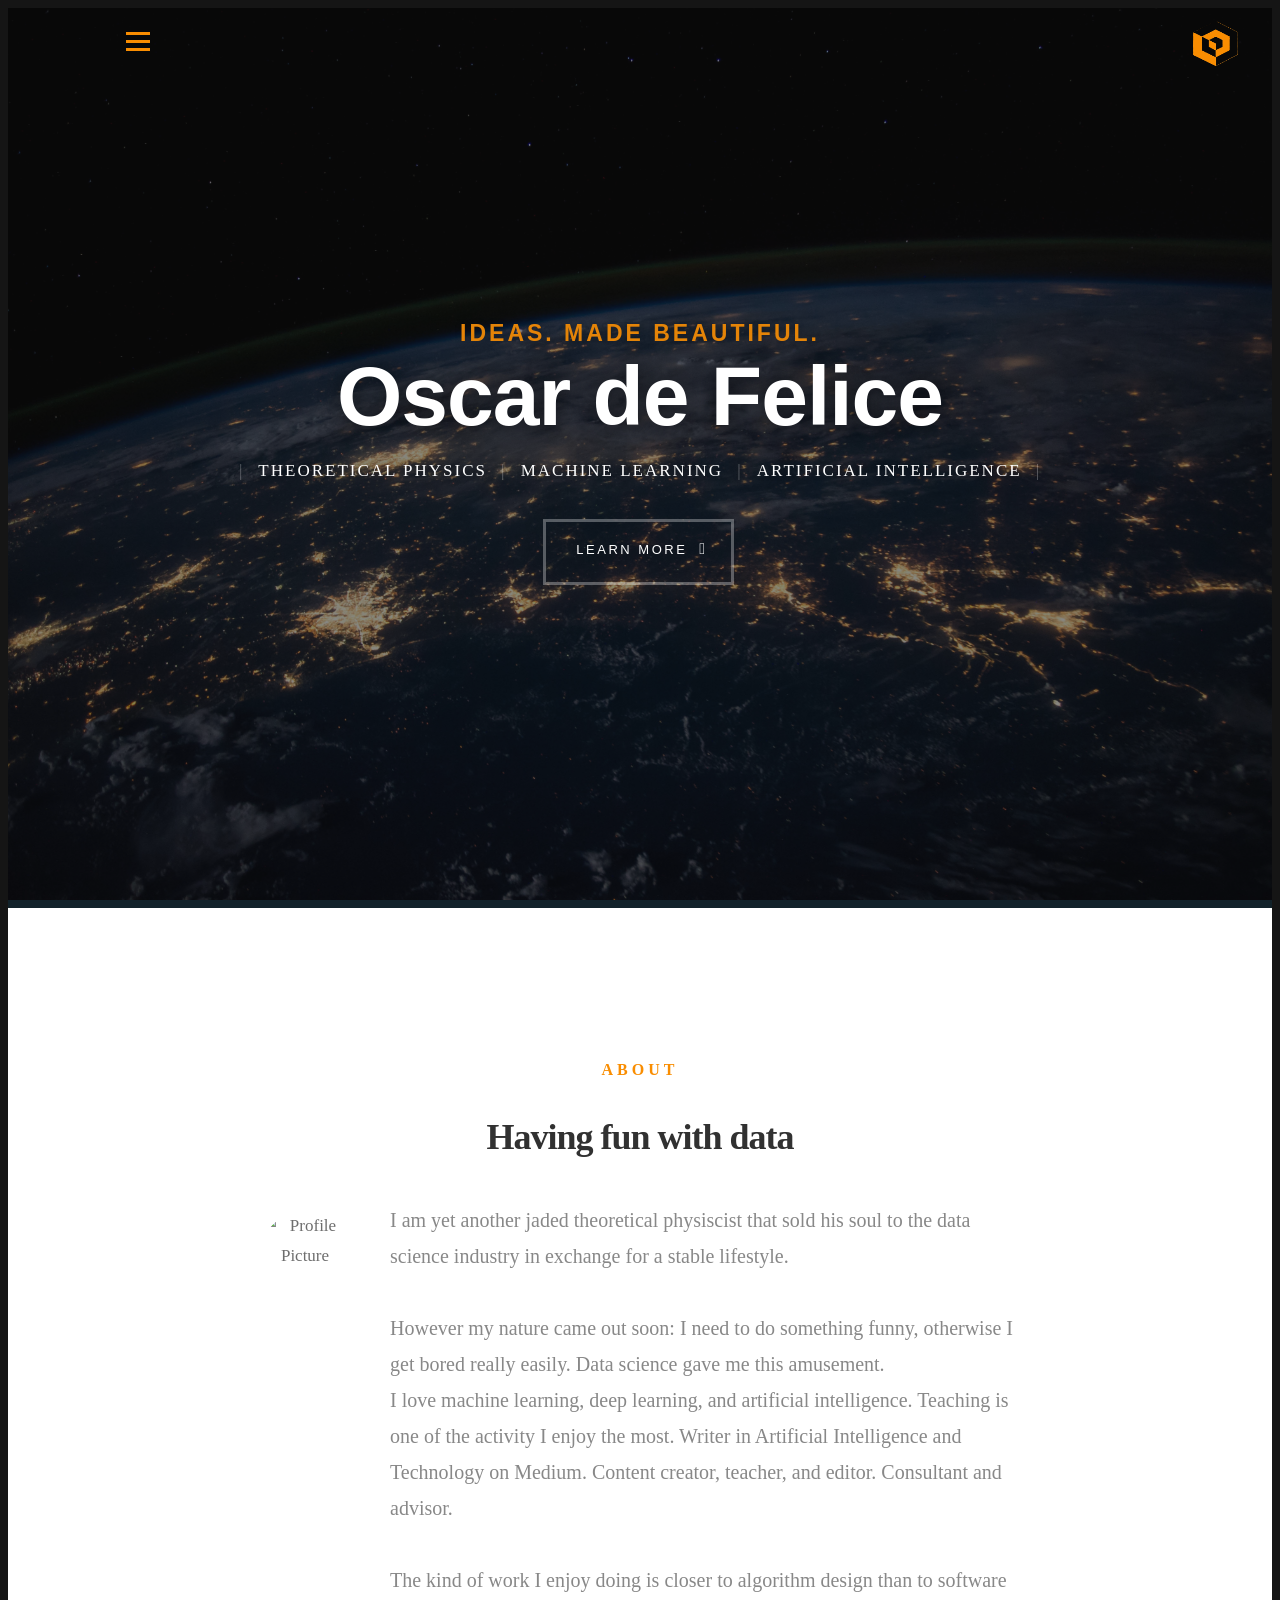
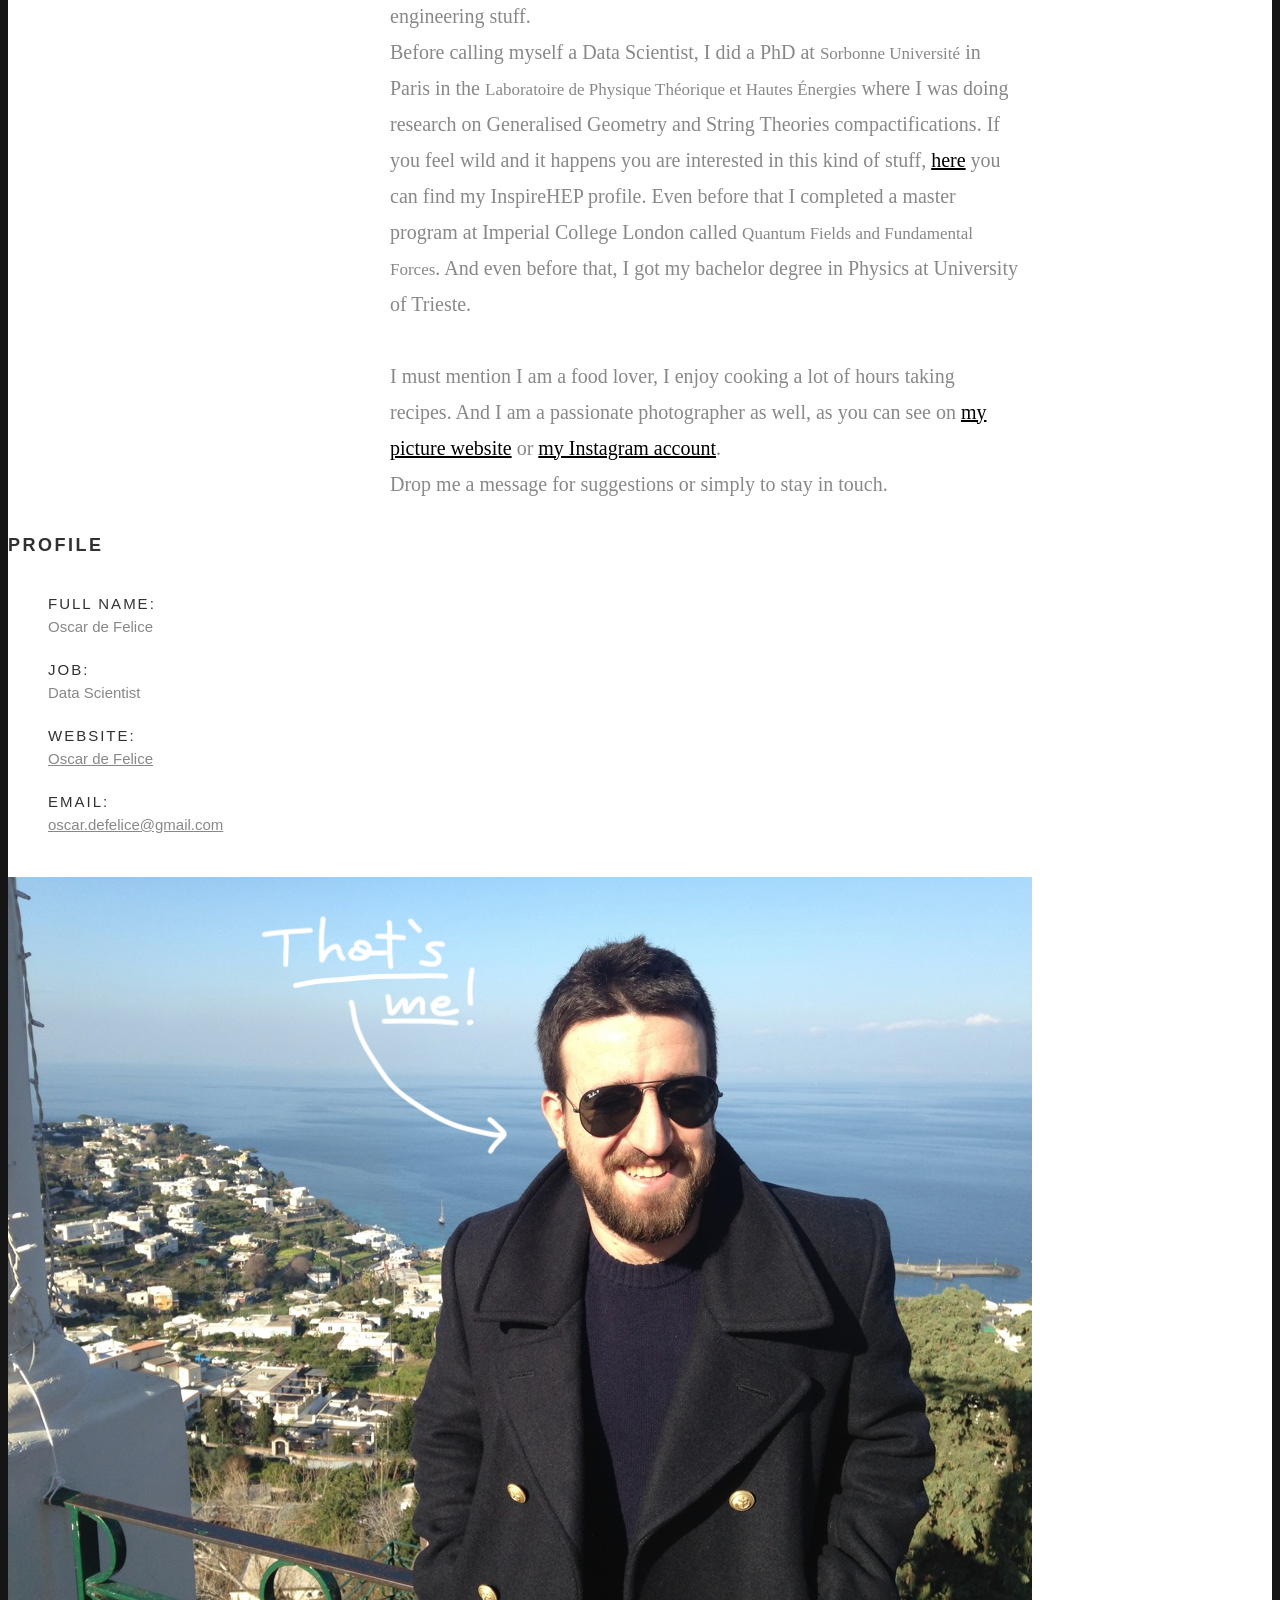
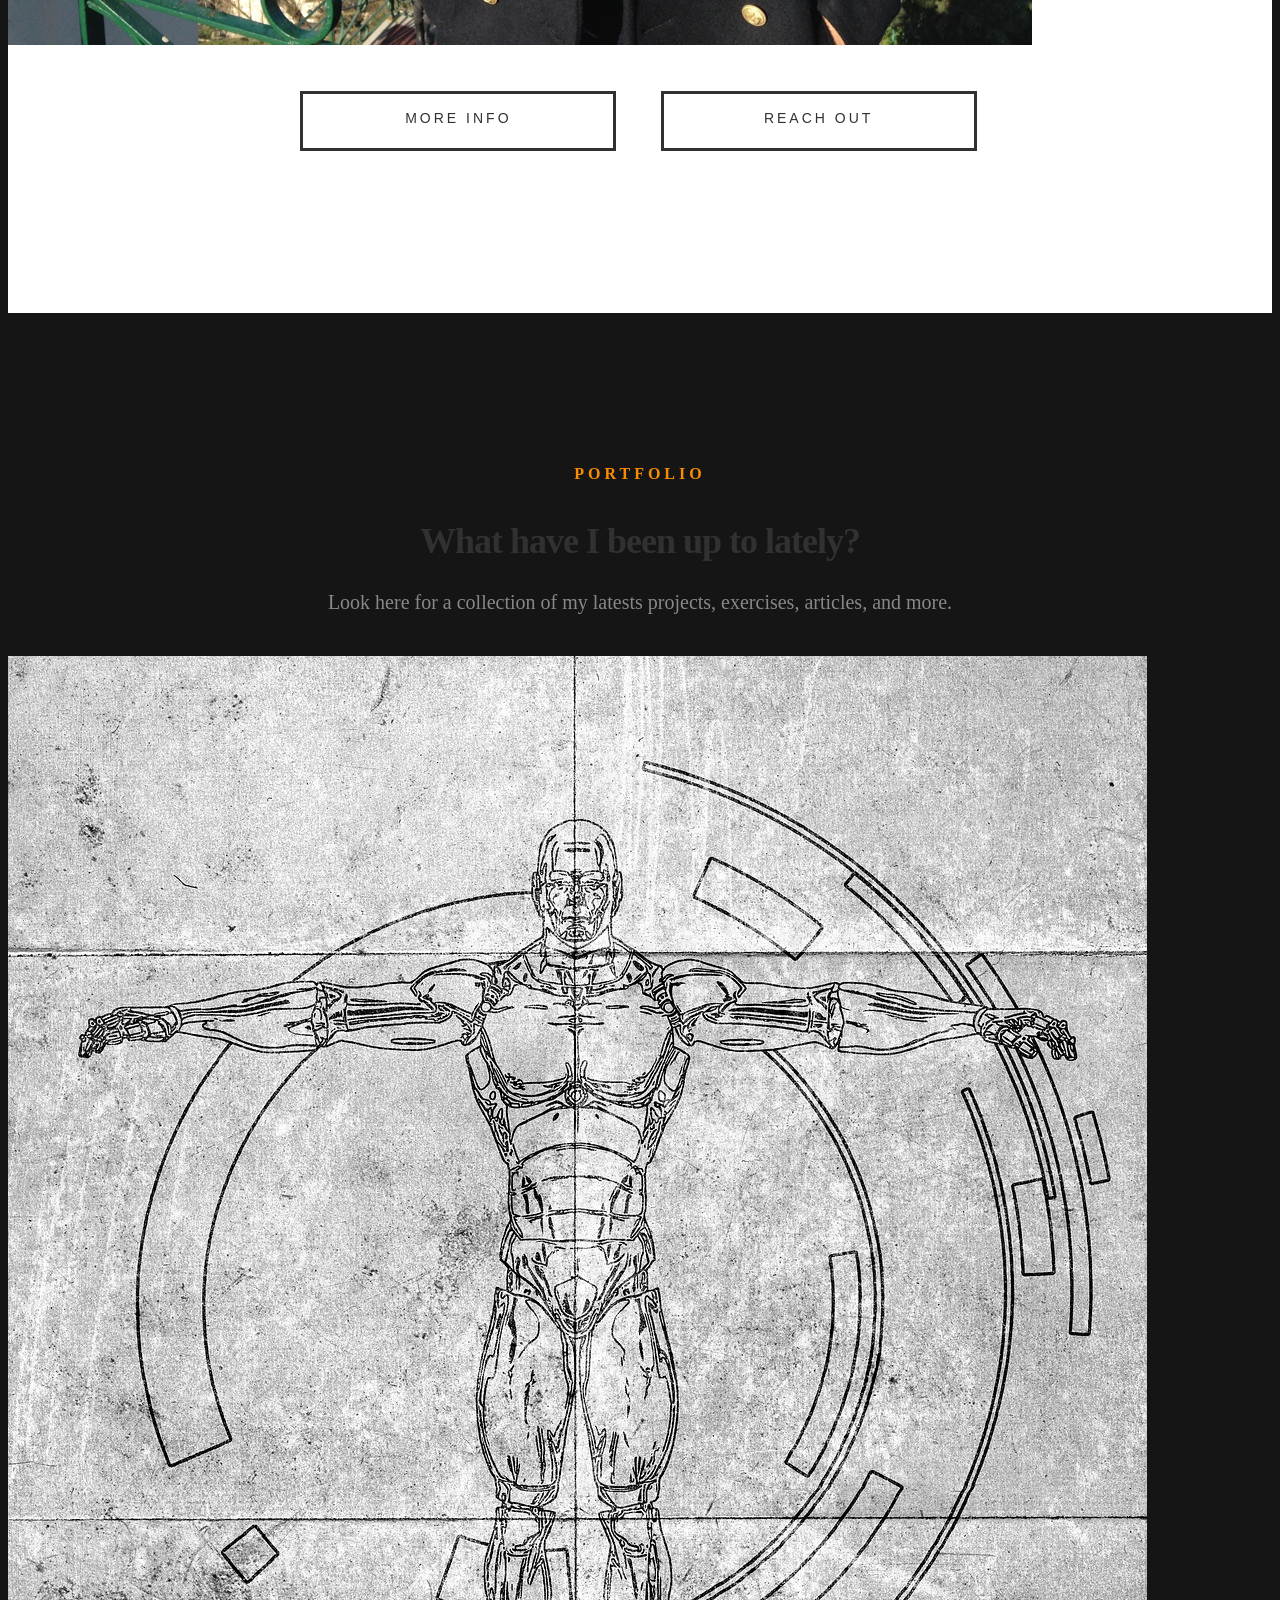
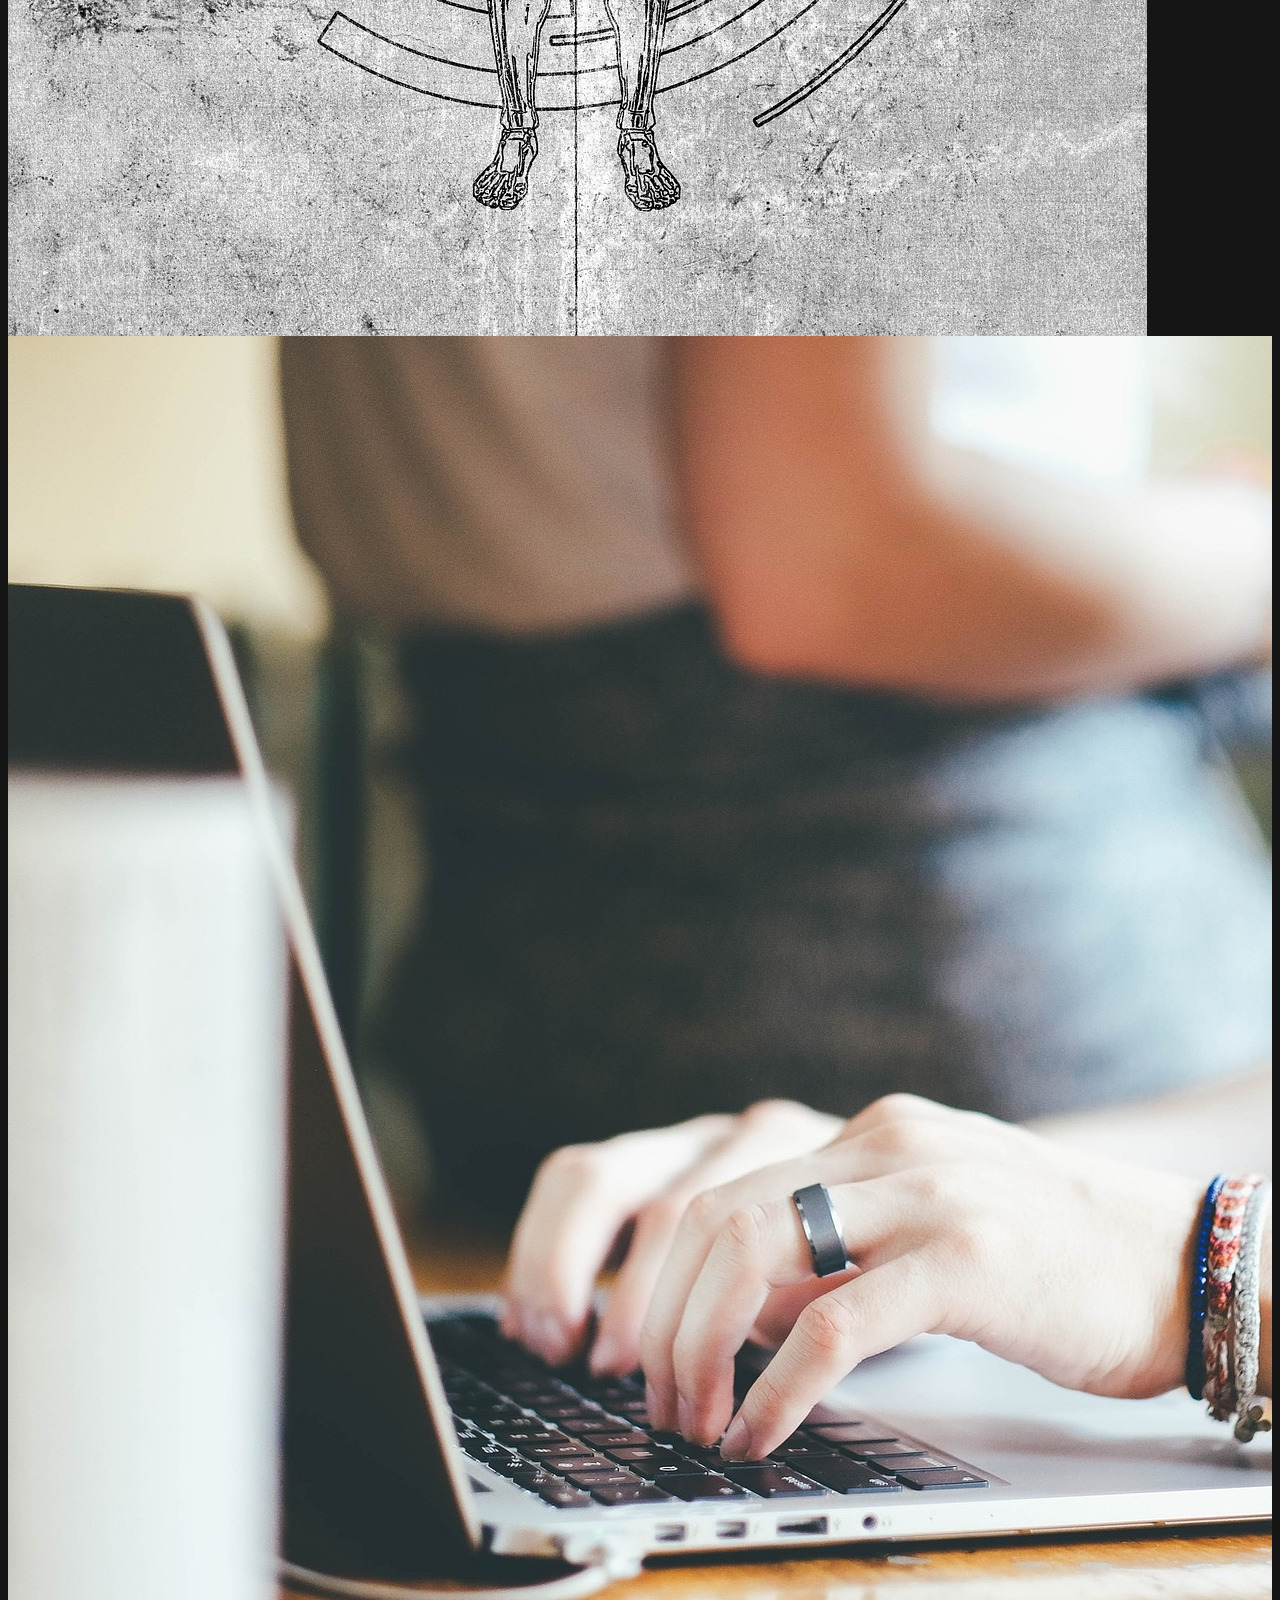
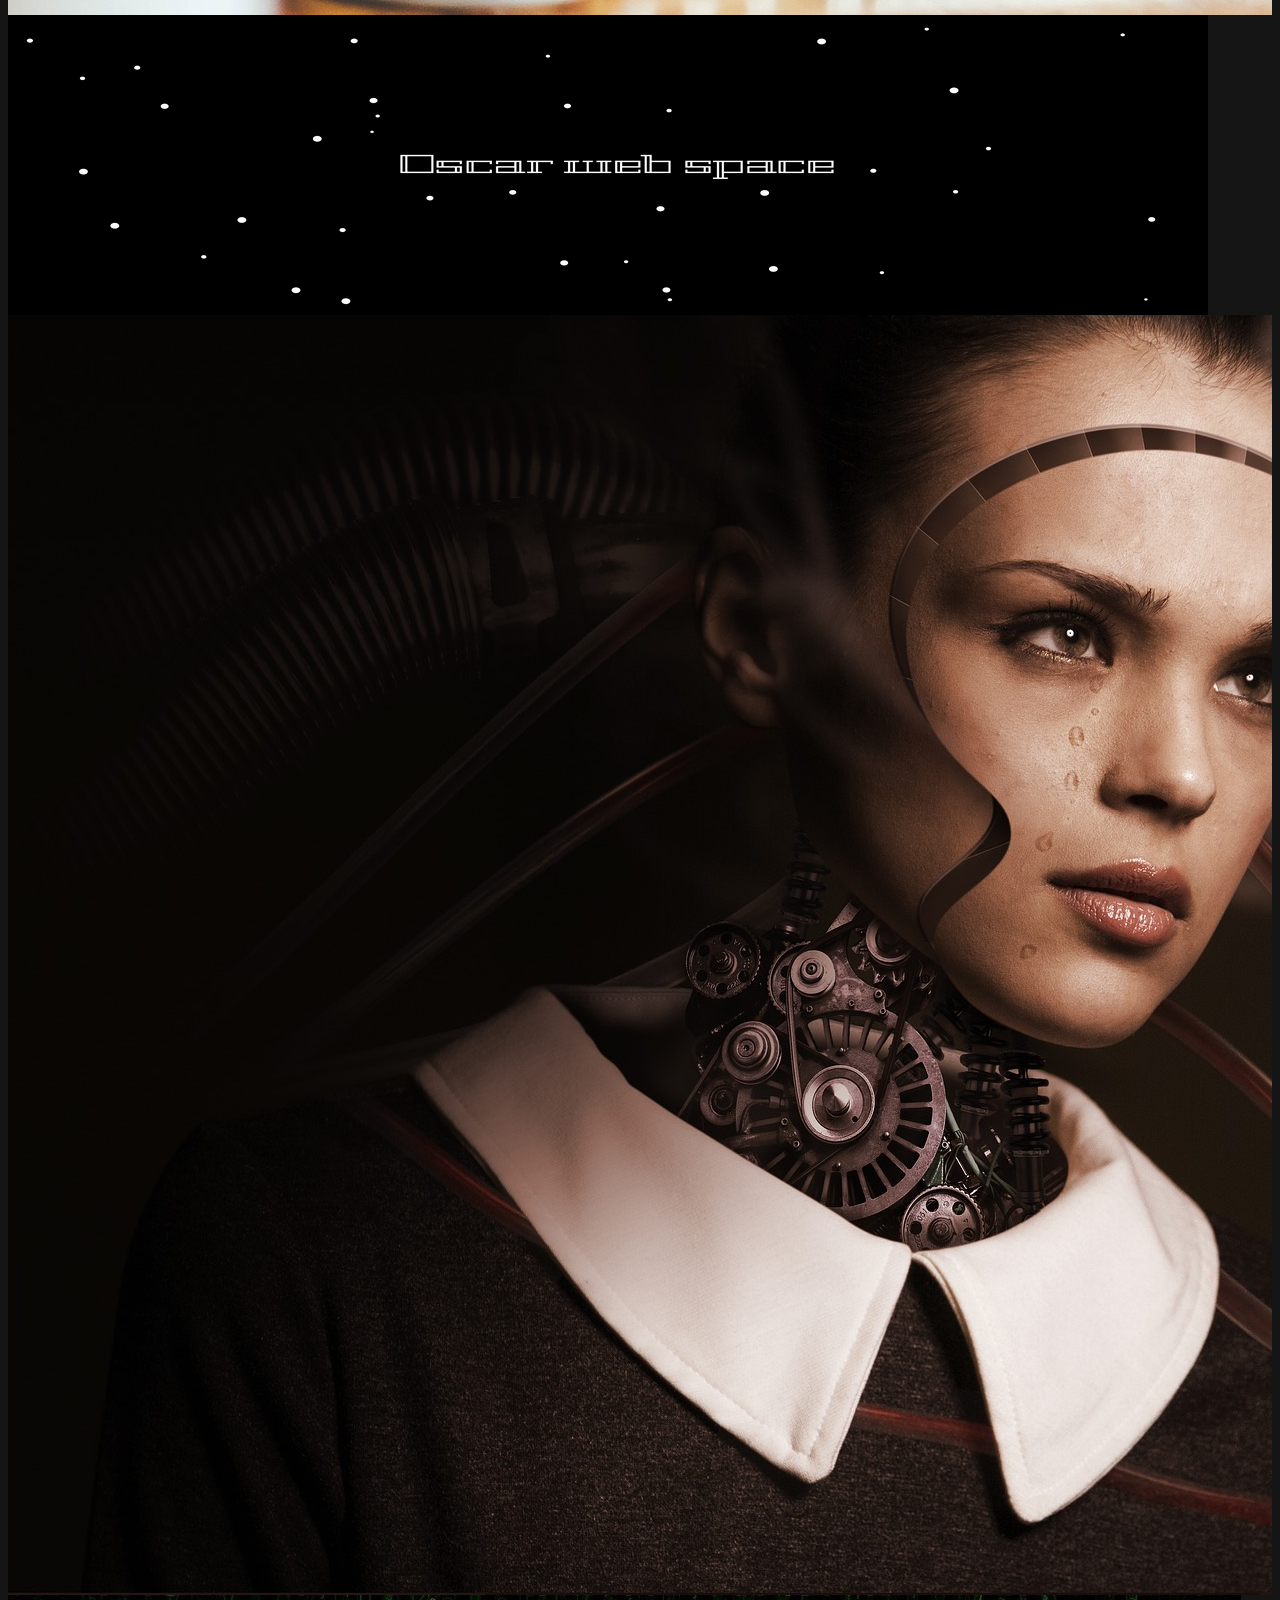
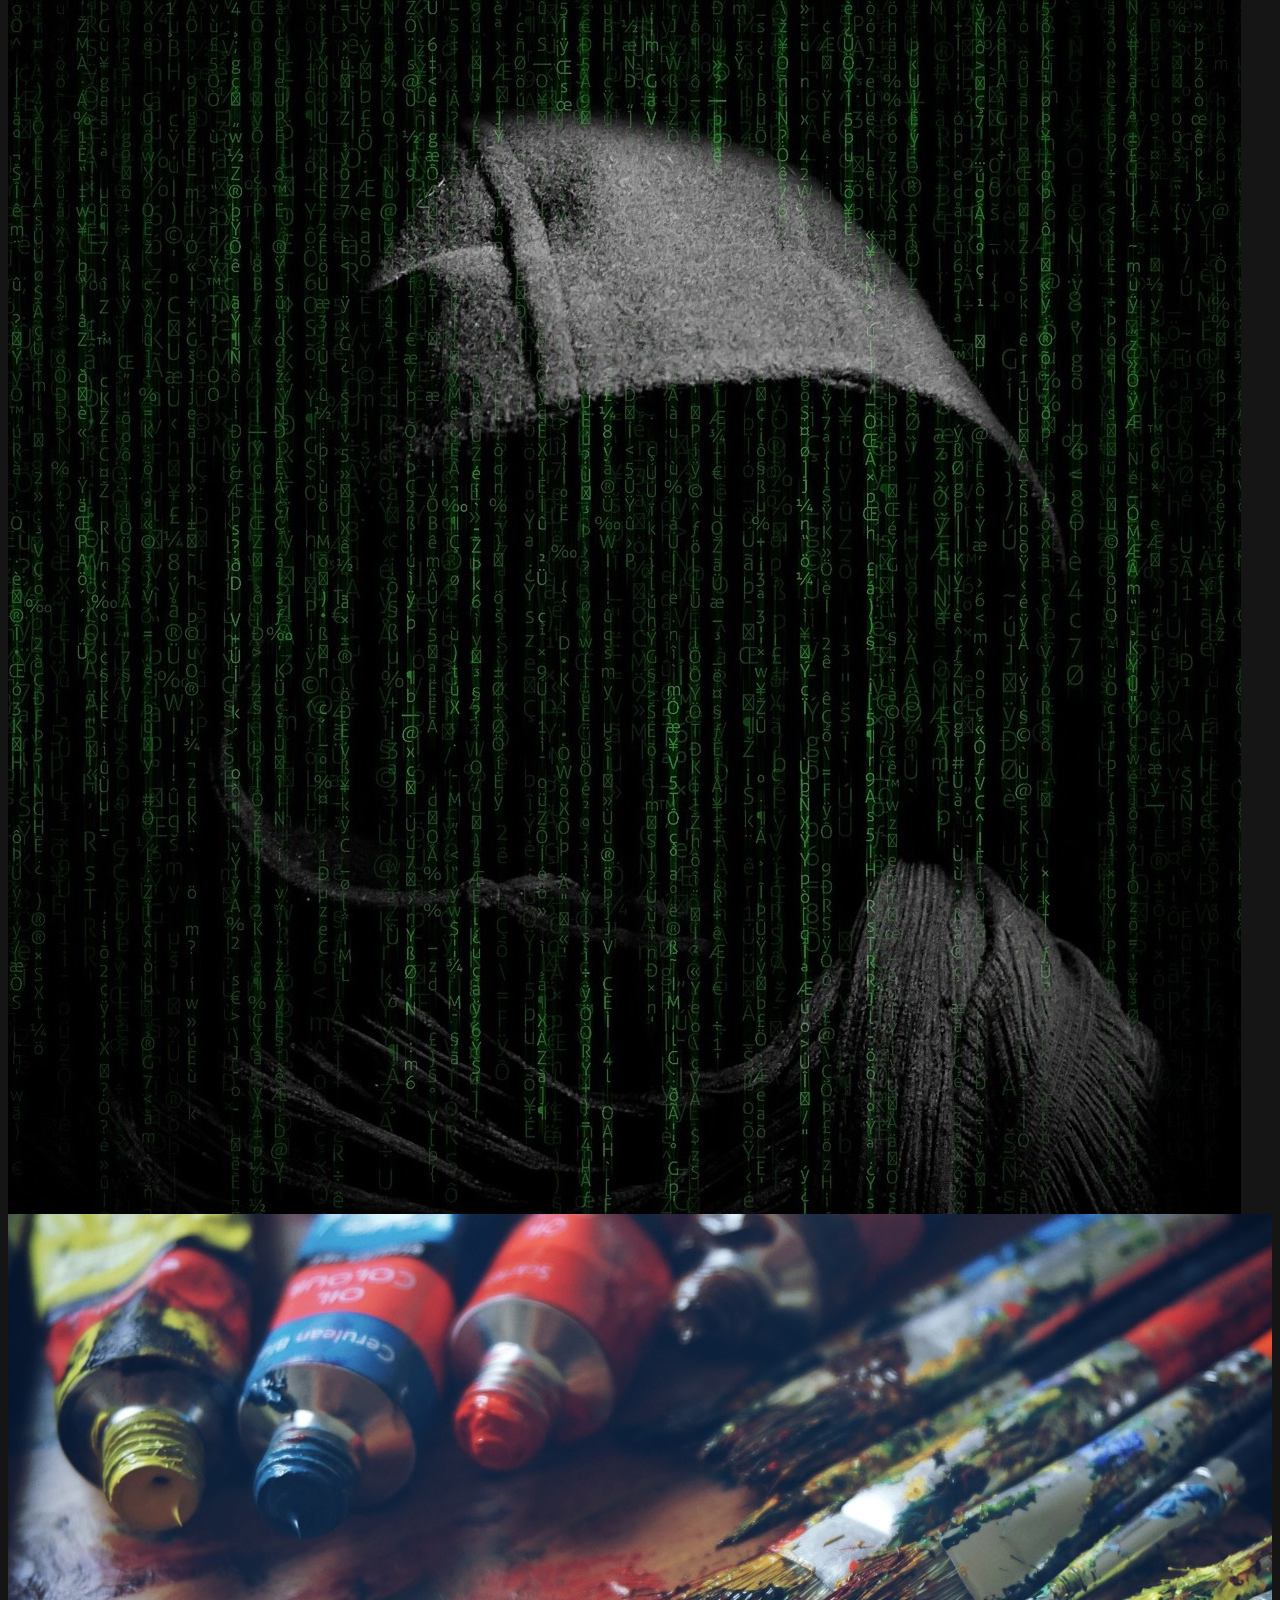
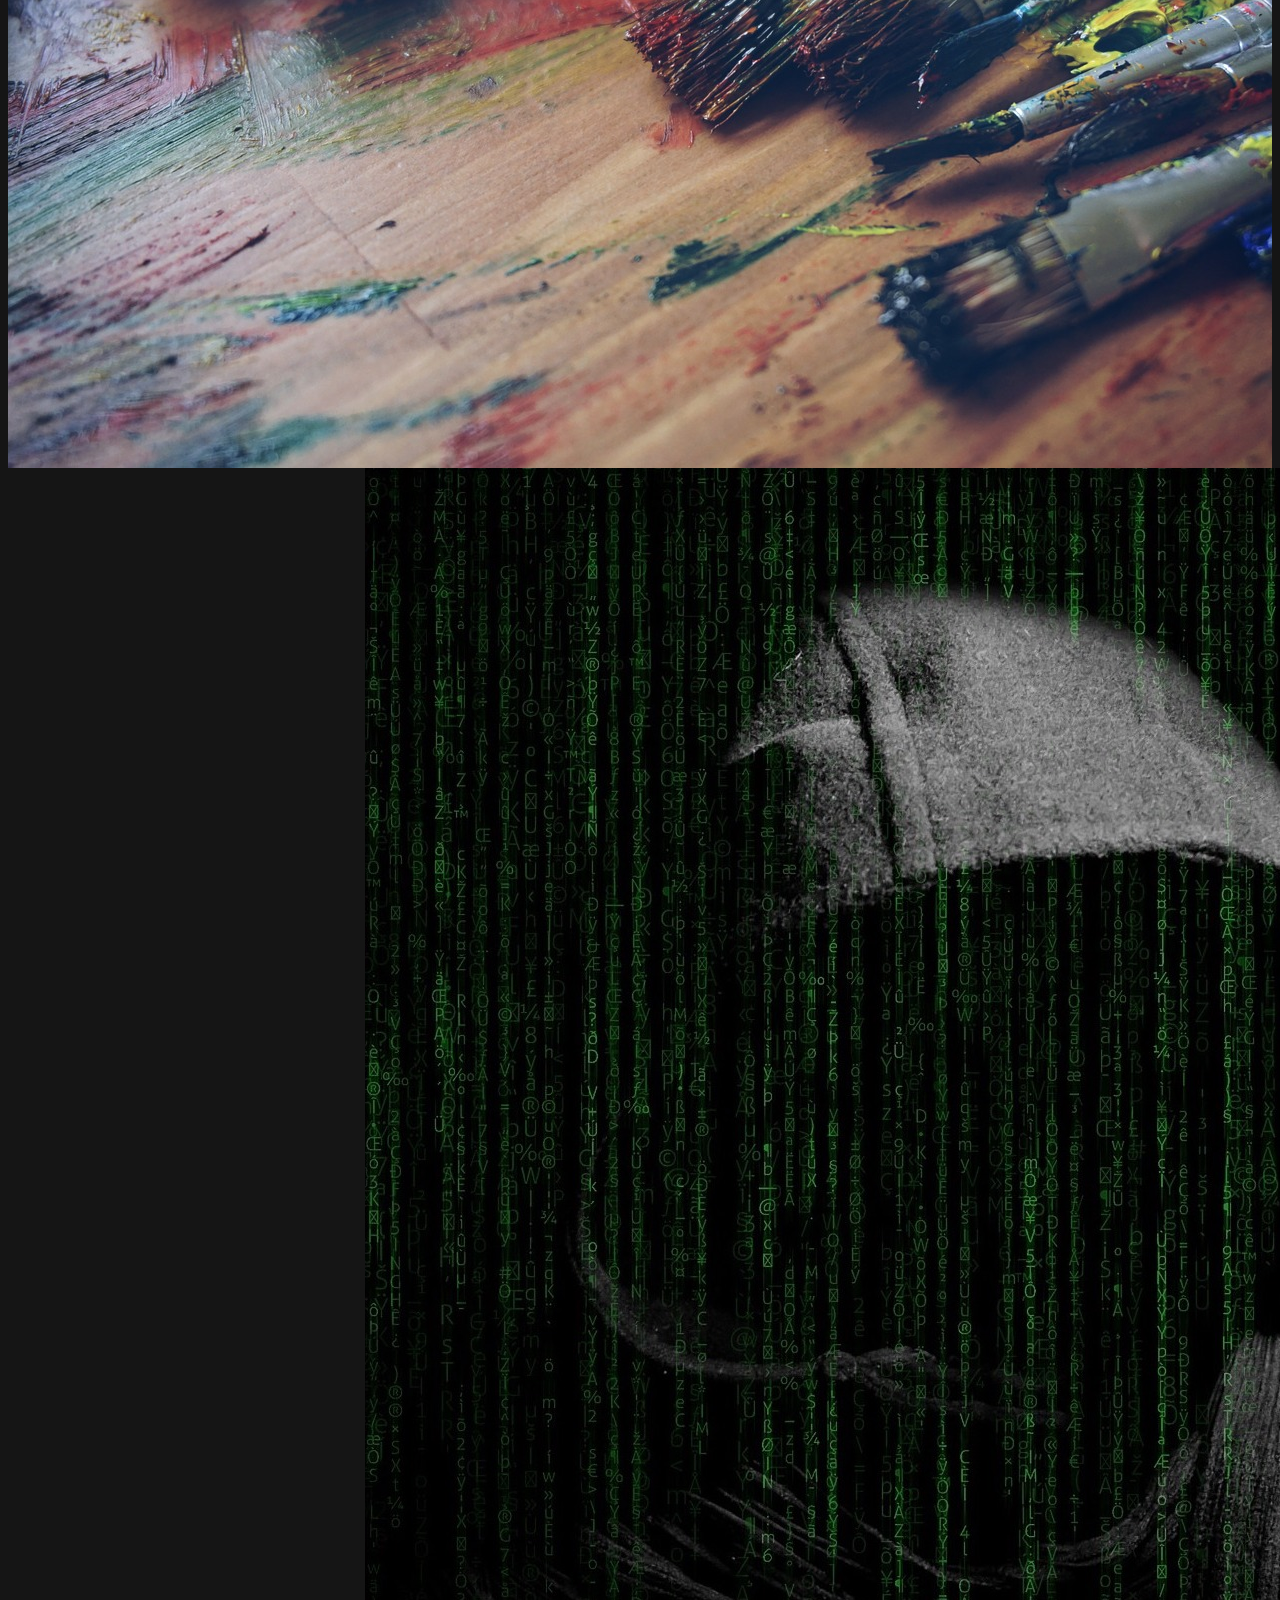
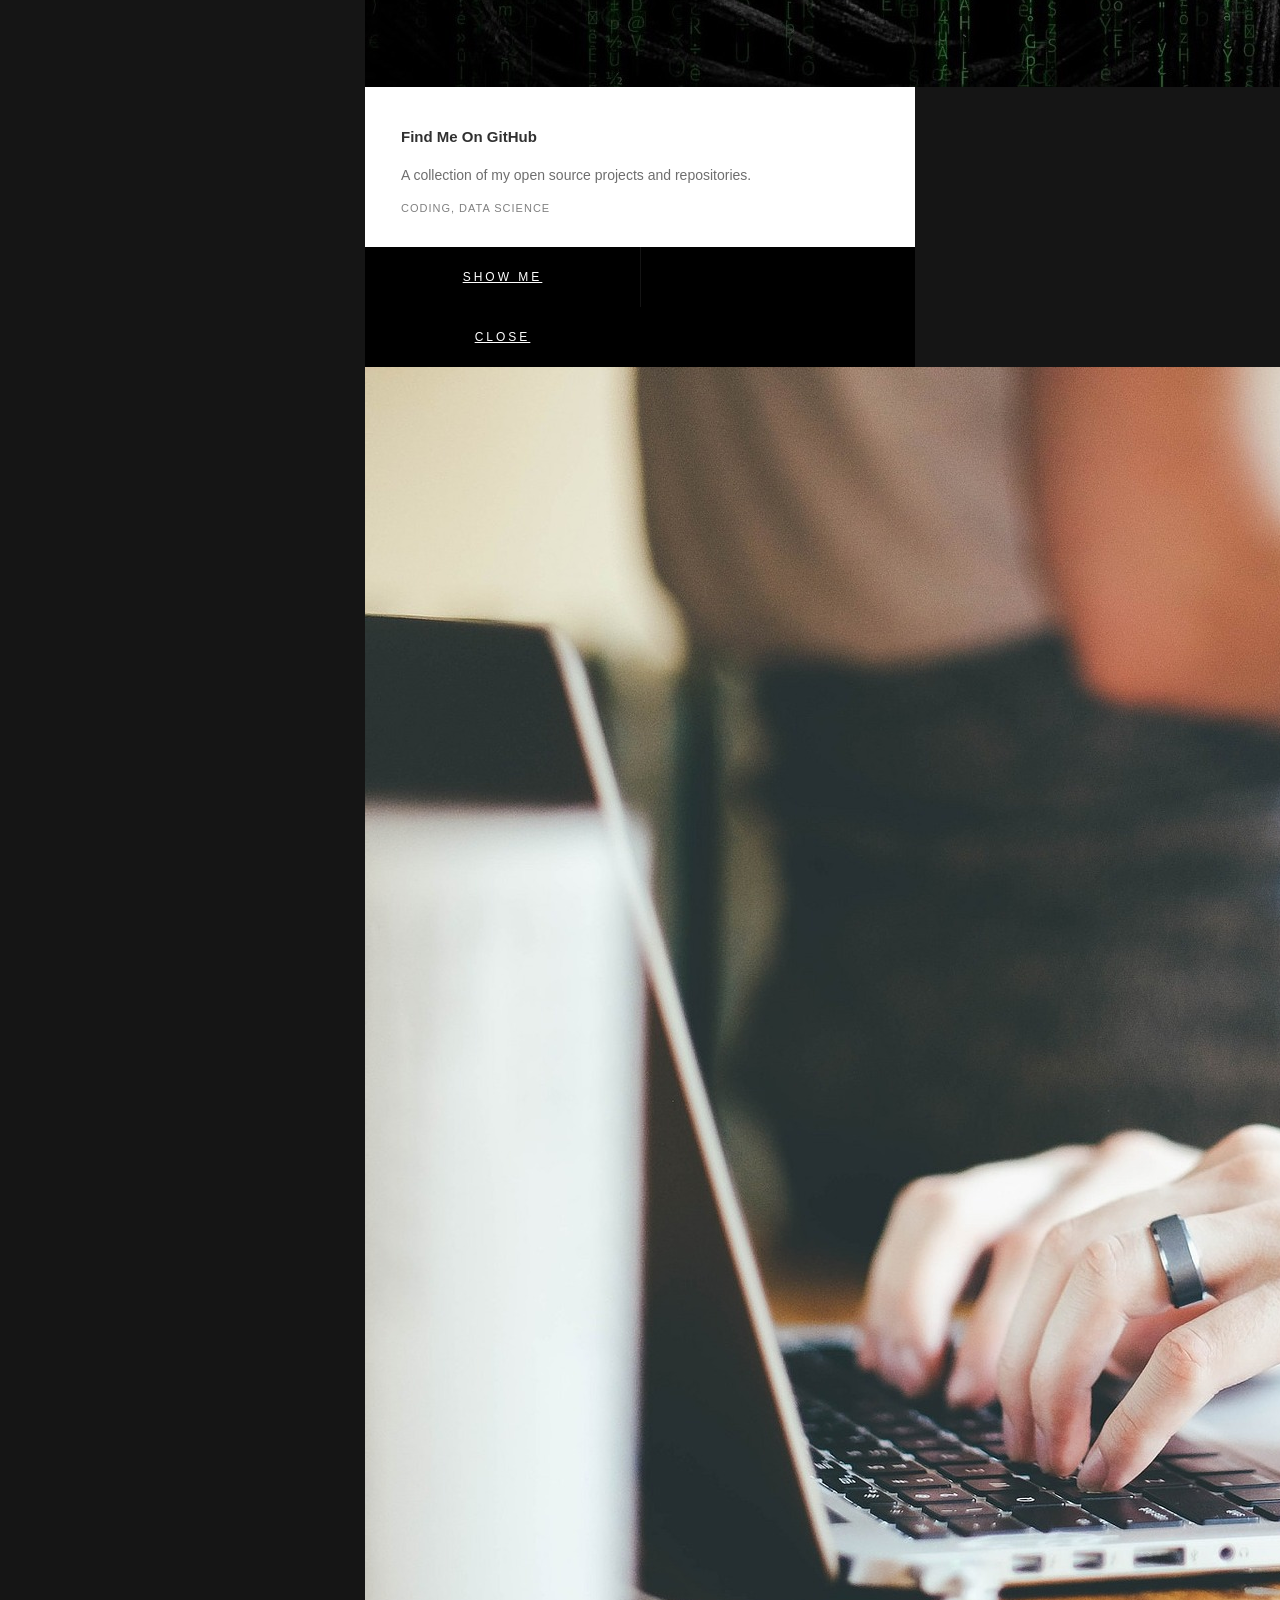
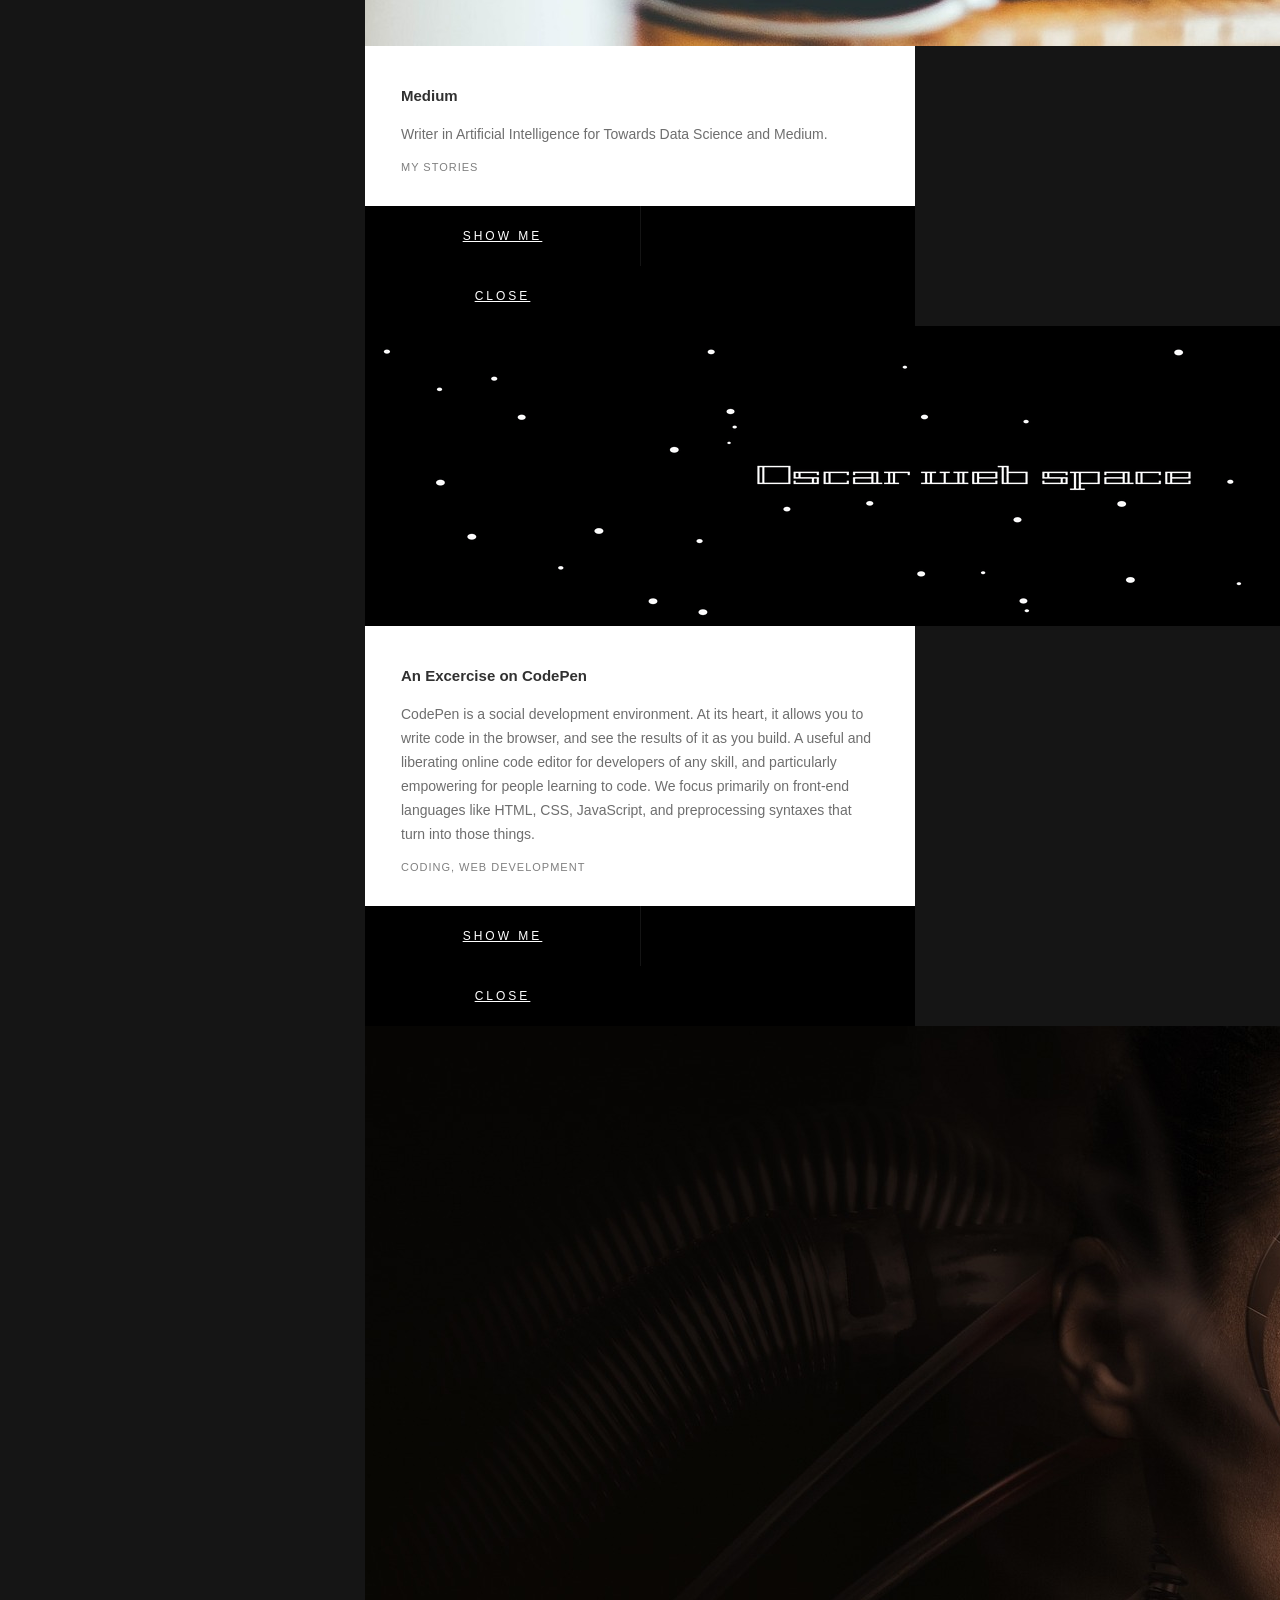
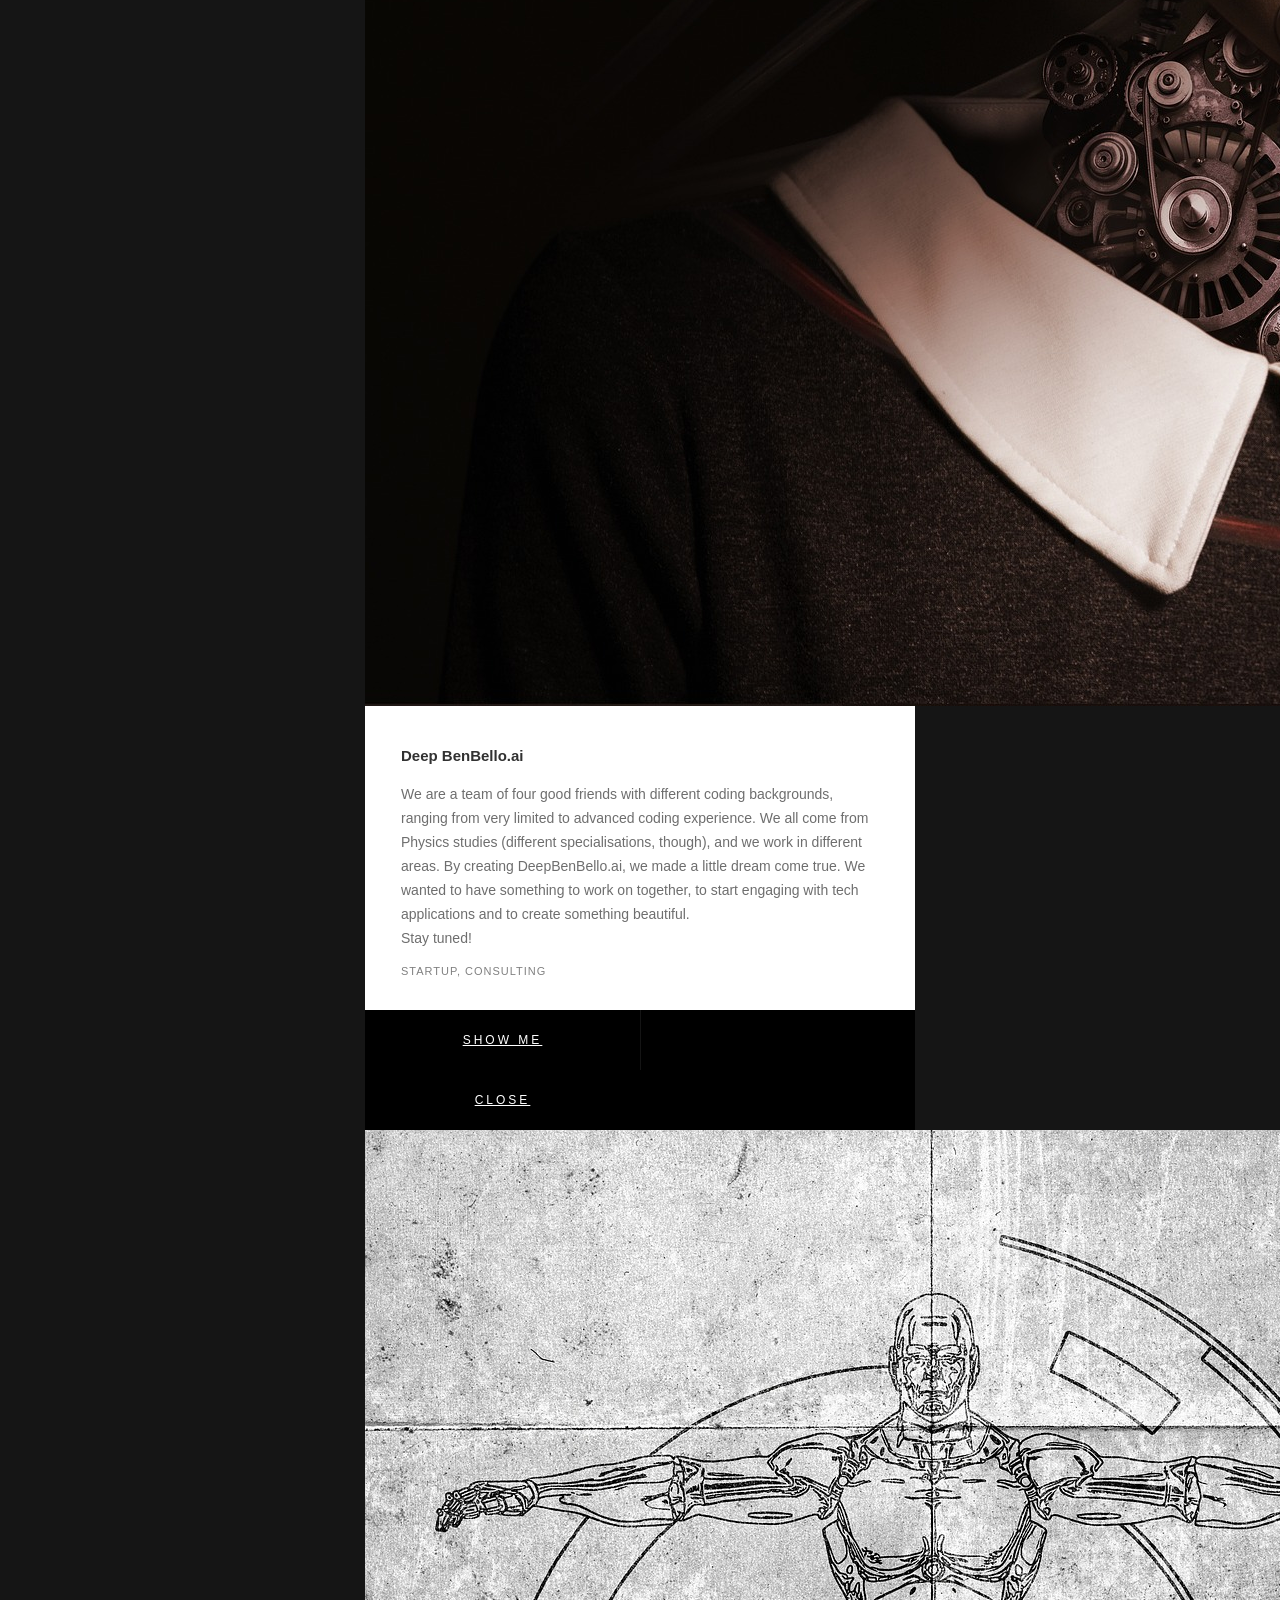
==== commit 787ca684: "Deleted an empty line in navigation menu" ====
--- a/index.html
+++ b/index.html
@@ -61,7 +61,6 @@
 						<li><a class="smoothscroll"  href="#services" title="">Services</a></li>
 						<li><a class="smoothscroll"  href="#contact" title="">Contact</a></li>
 						<li><a href="projects.html" title="">Projects</a></li>
-
 					</ul>
 				</nav>
    		</div> <!-- /top-bar -->
--- a/css/main.css
+++ b/css/main.css
@@ -1120,10 +1120,10 @@
 	font: 0/0 a;
 	text-shadow: none;
 	color: transparent;
-	width: 60px;
-	height: 60px;
+	width: 50px;
+	height: 50px;
 	background: url("../images/OscarLogoColour-noName.png") no-repeat center;
-	background-size: 50px 50px;
+	background-size: 45px 45px;
 }
 
 /**
@@ -1233,7 +1233,7 @@
 /* dropdown nav */
 .main-navigation {
 	background: #143444cc;
-	padding: 24px 30px 42px;
+	padding: 24px 30px 14px;
 	margin: 0;
 	width: 100%;
 	height: auto;
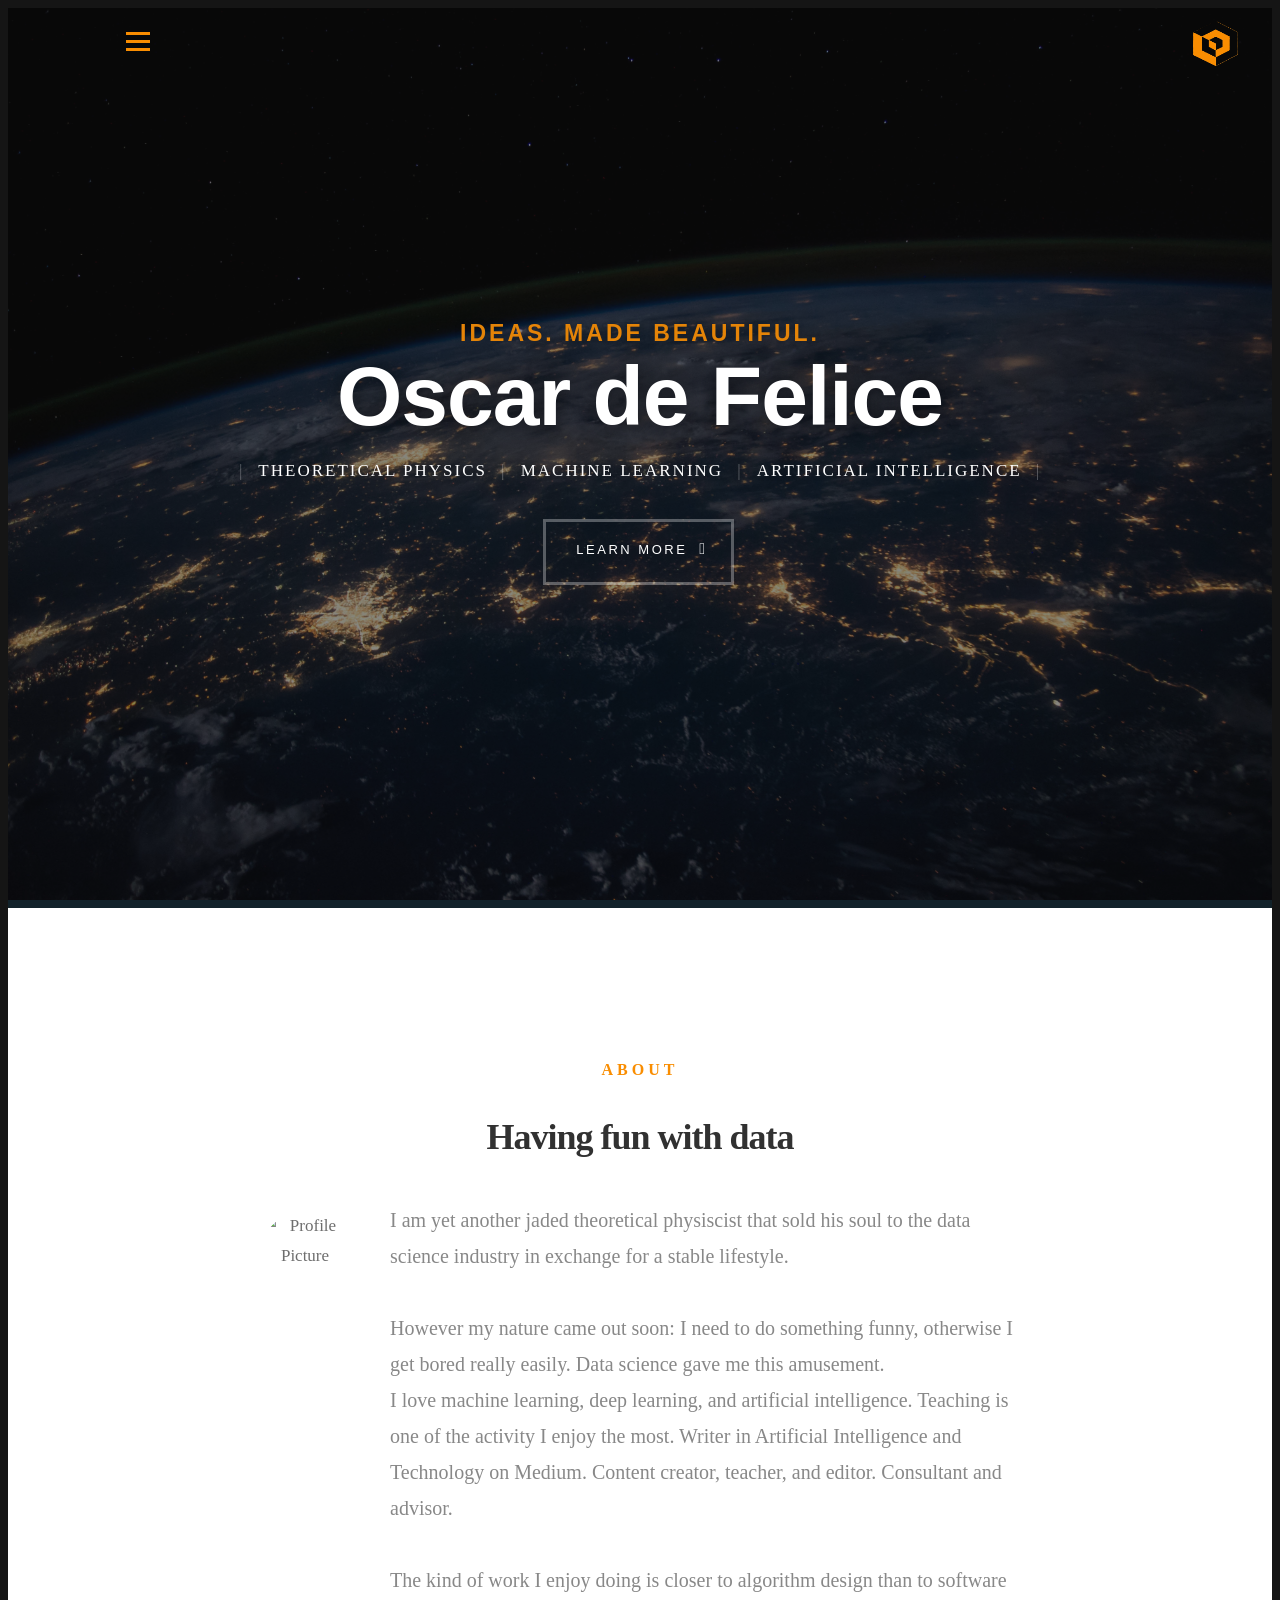
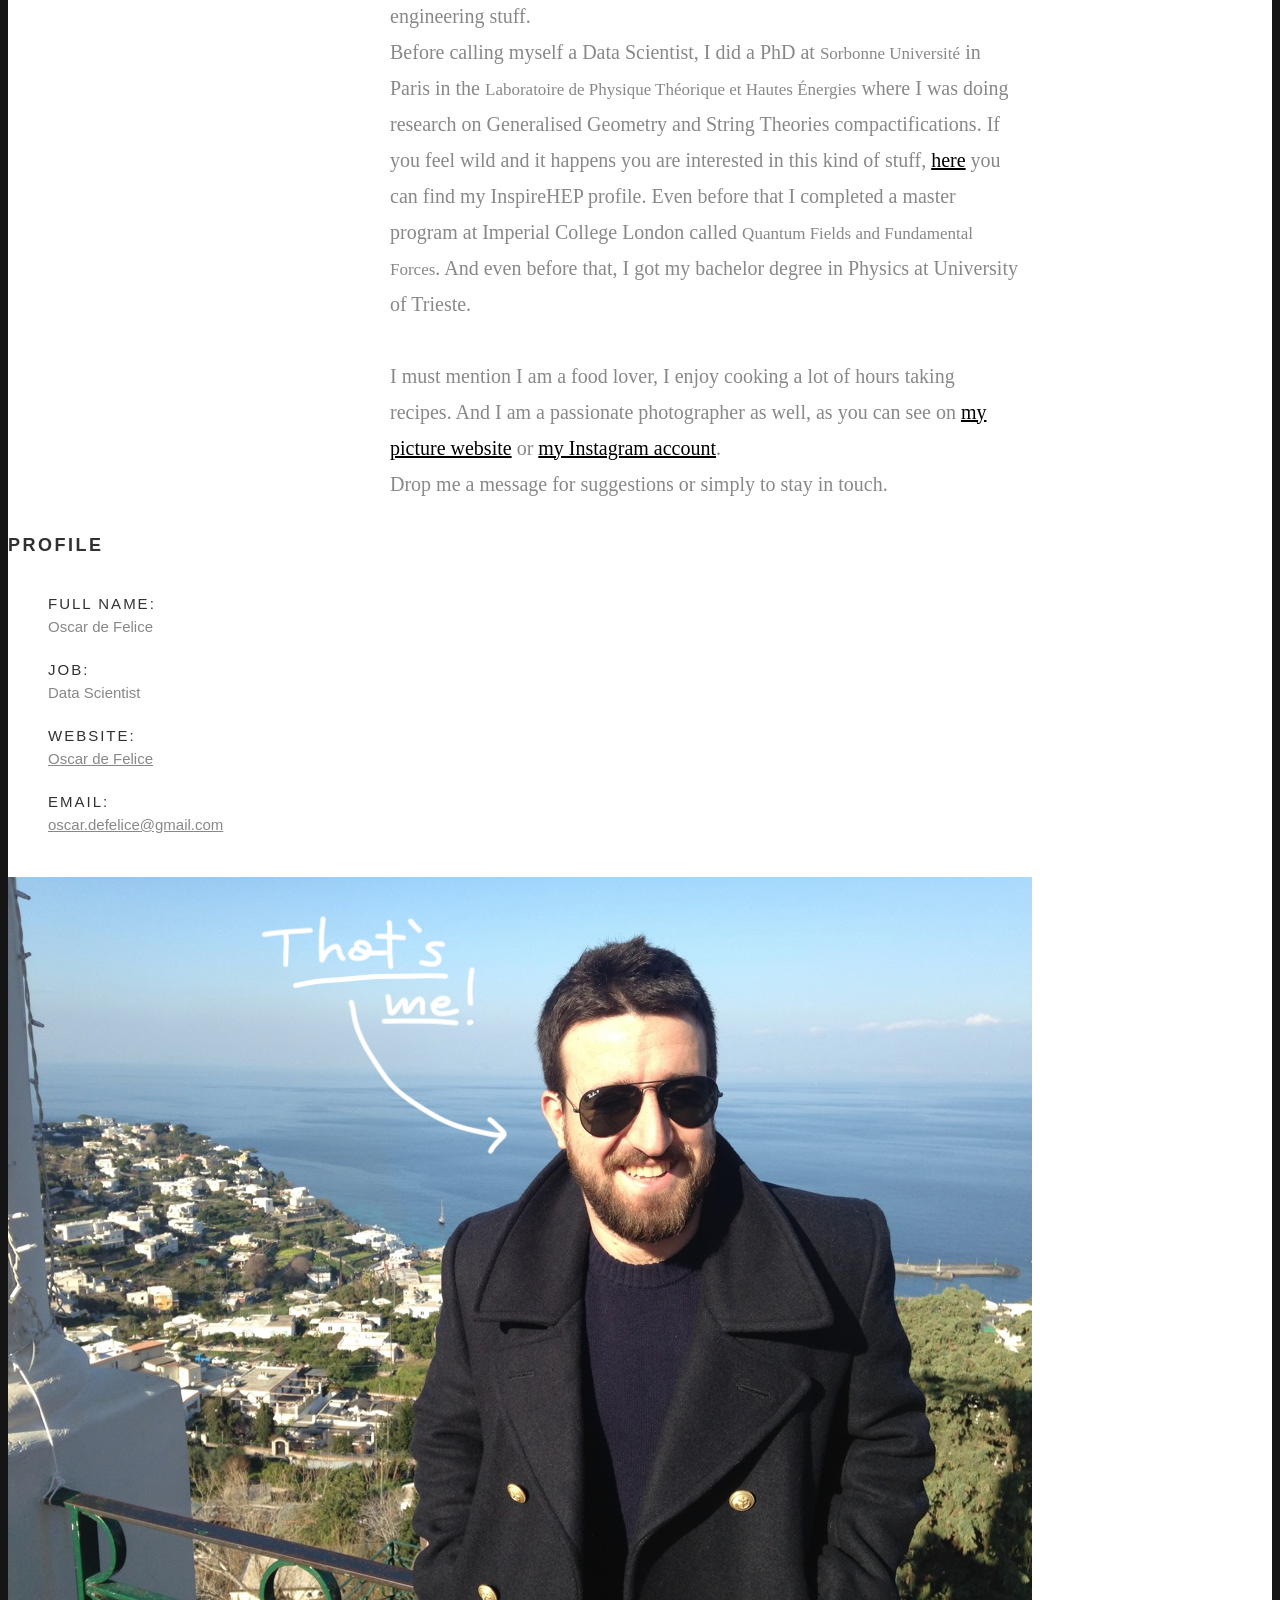
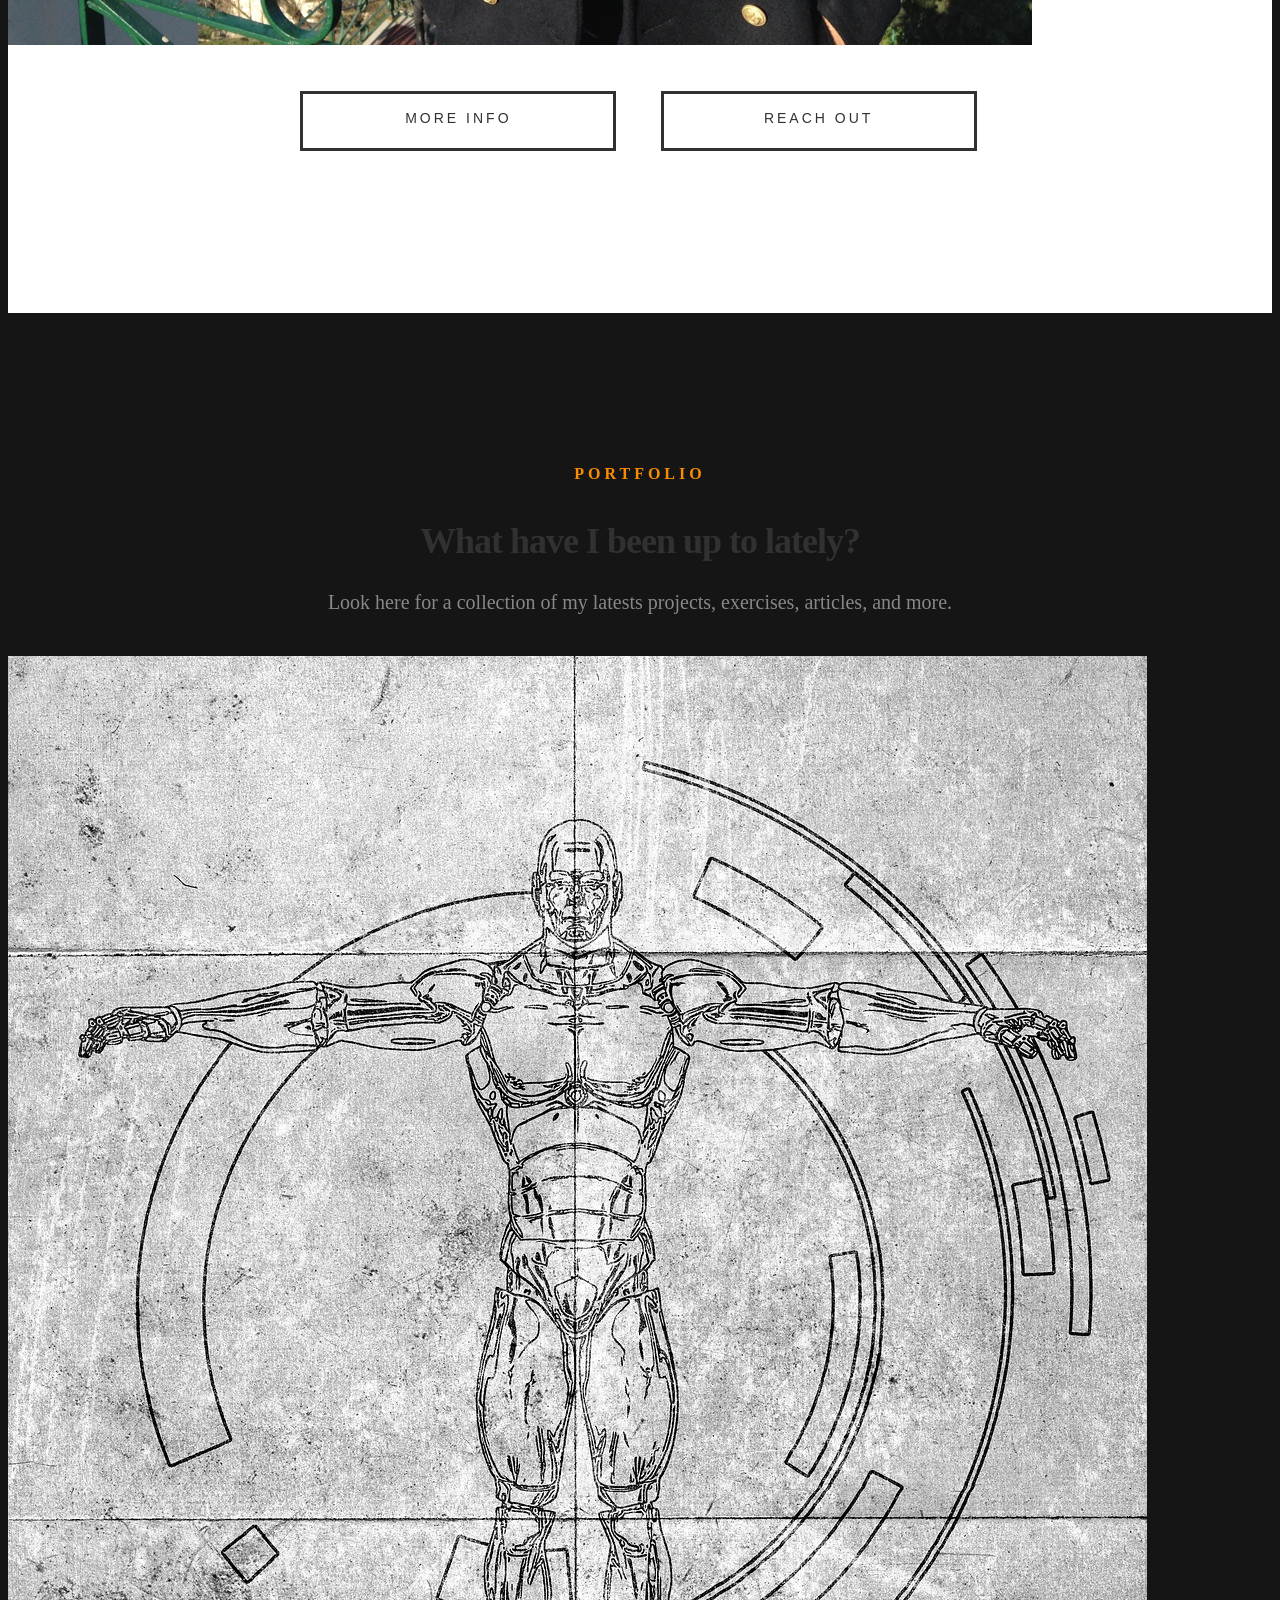
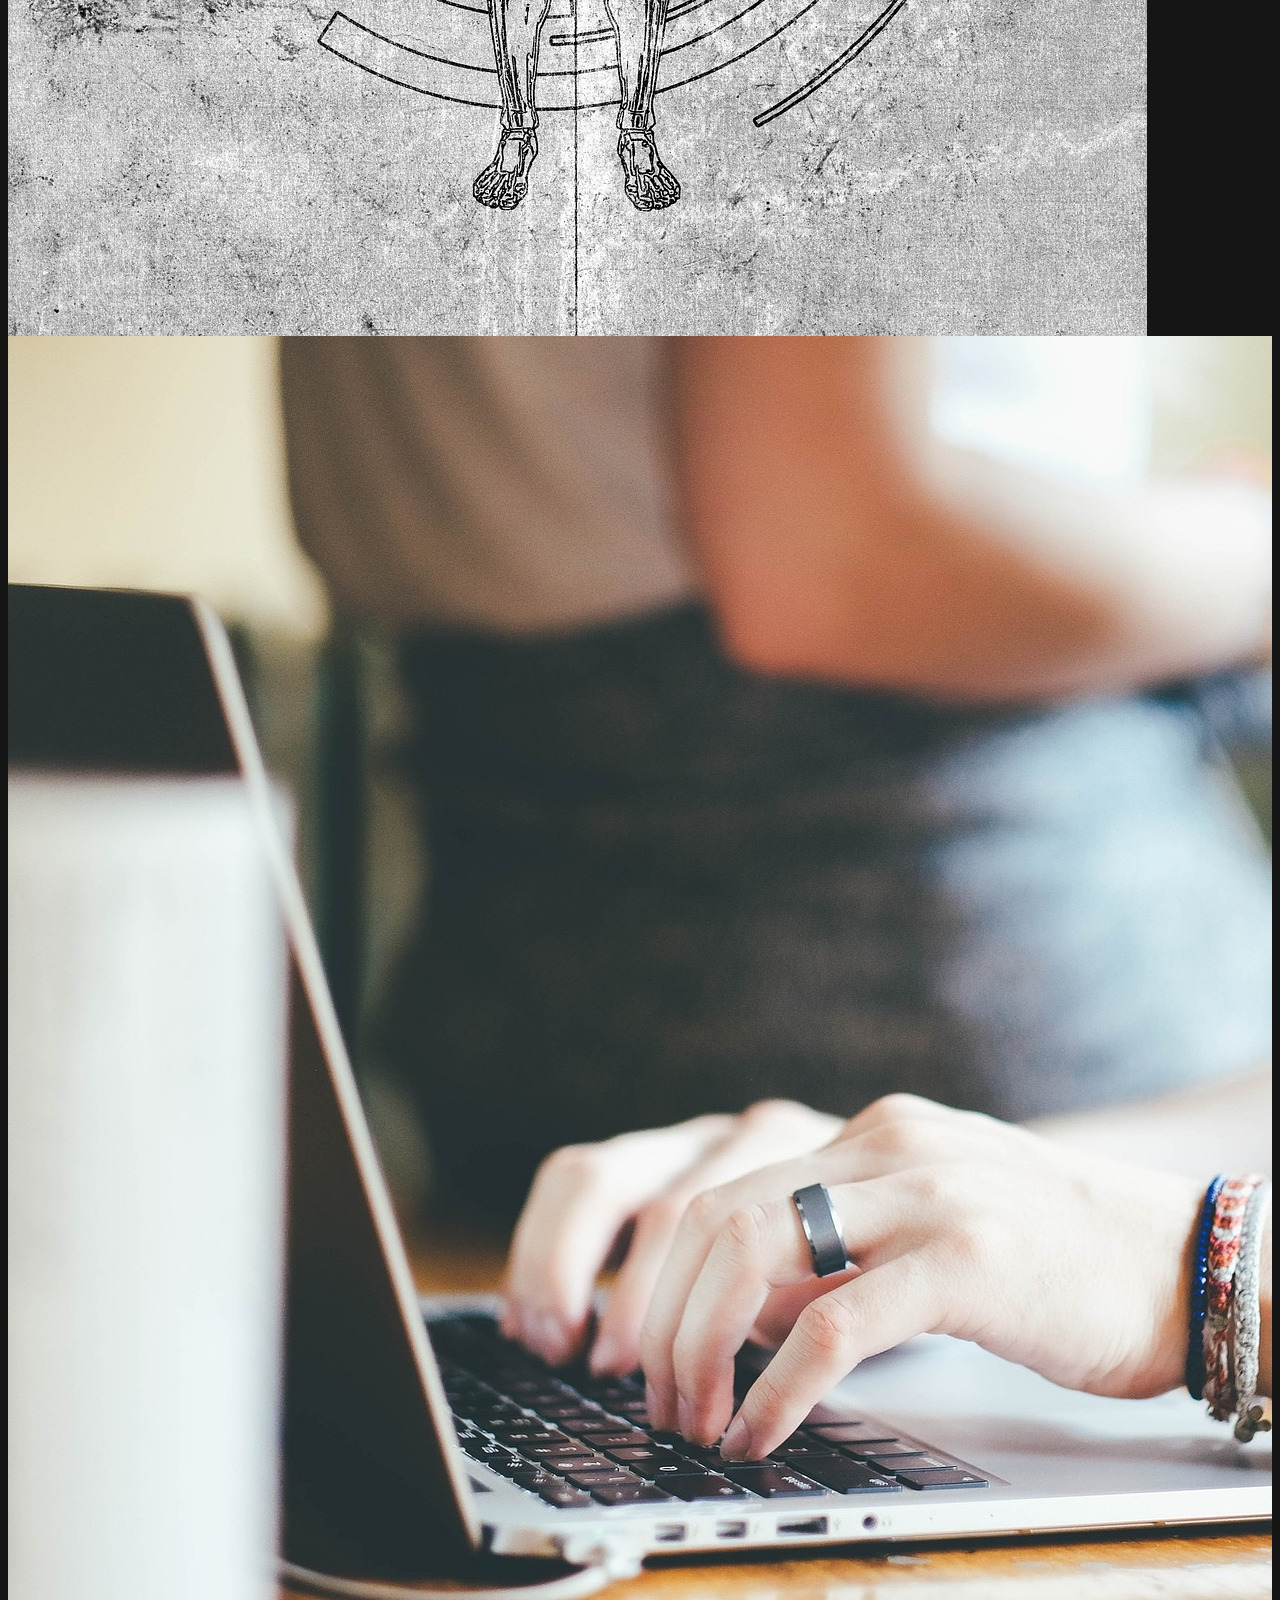
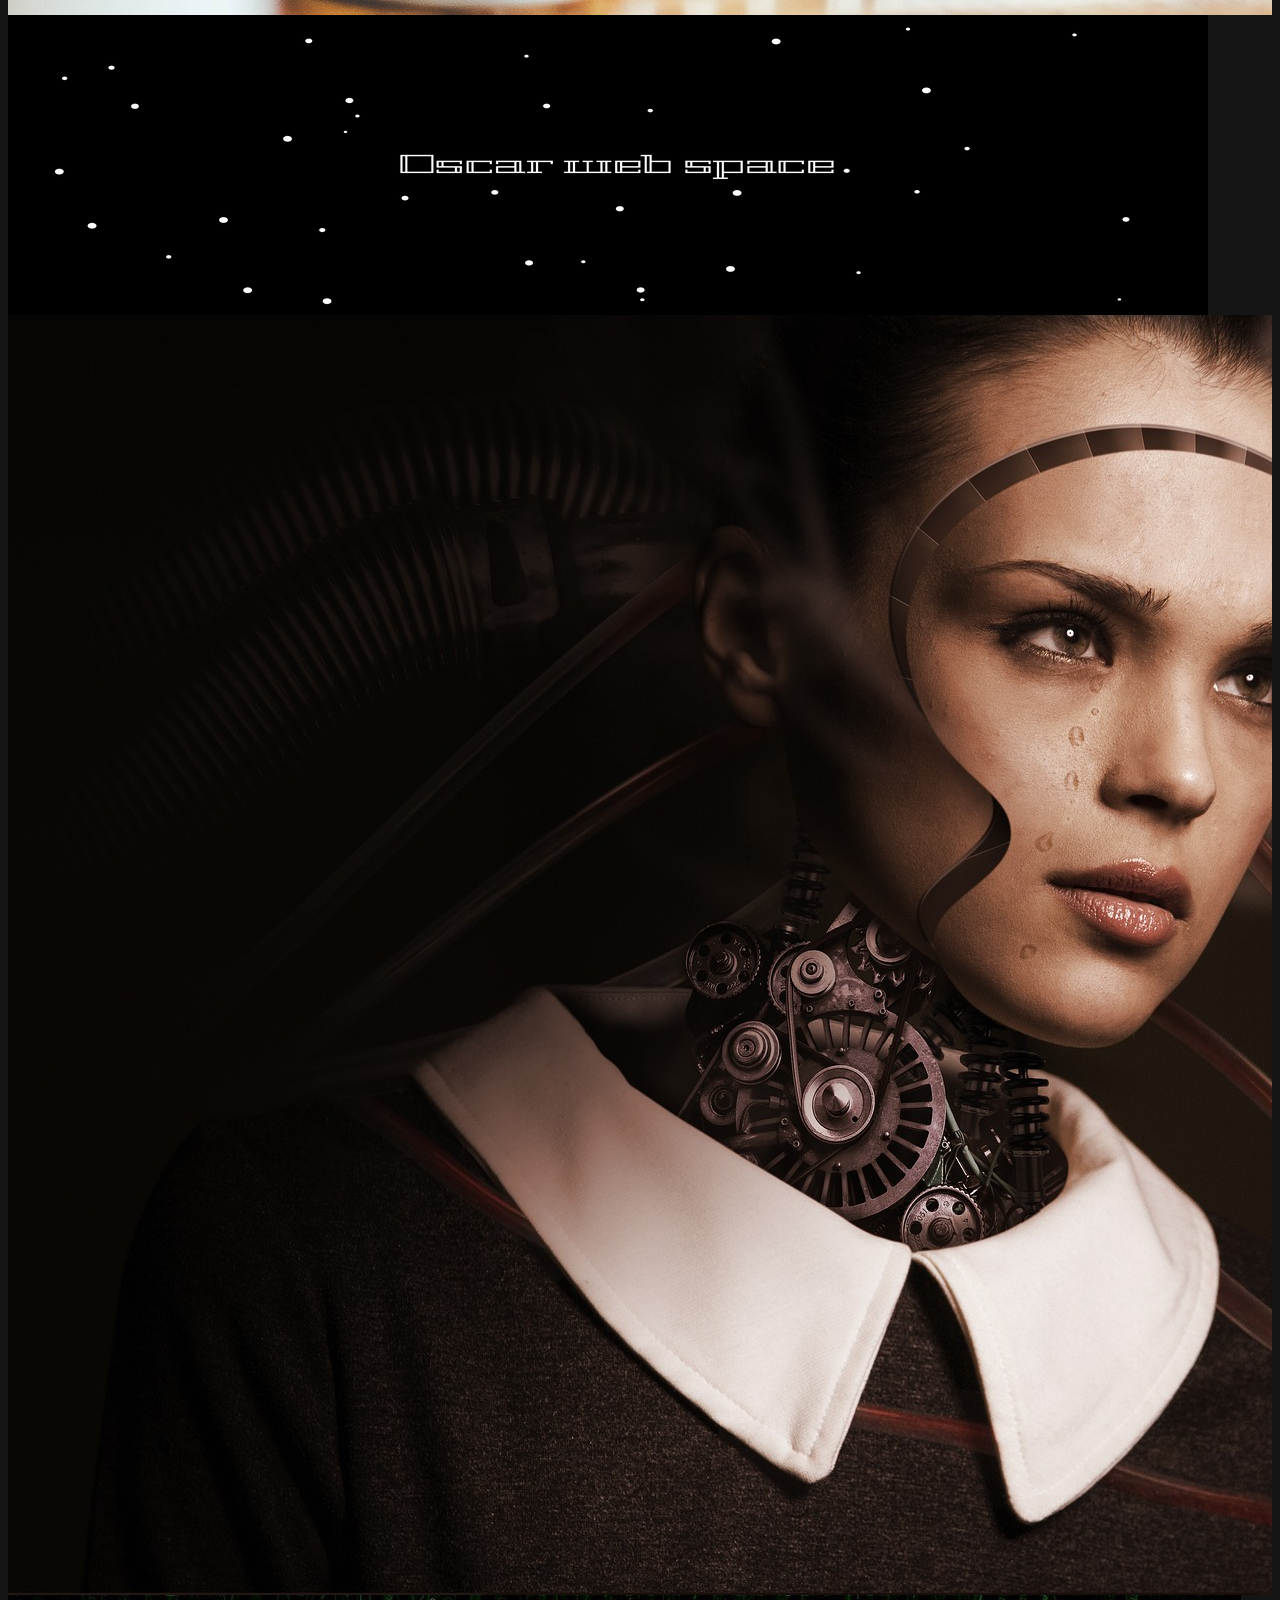
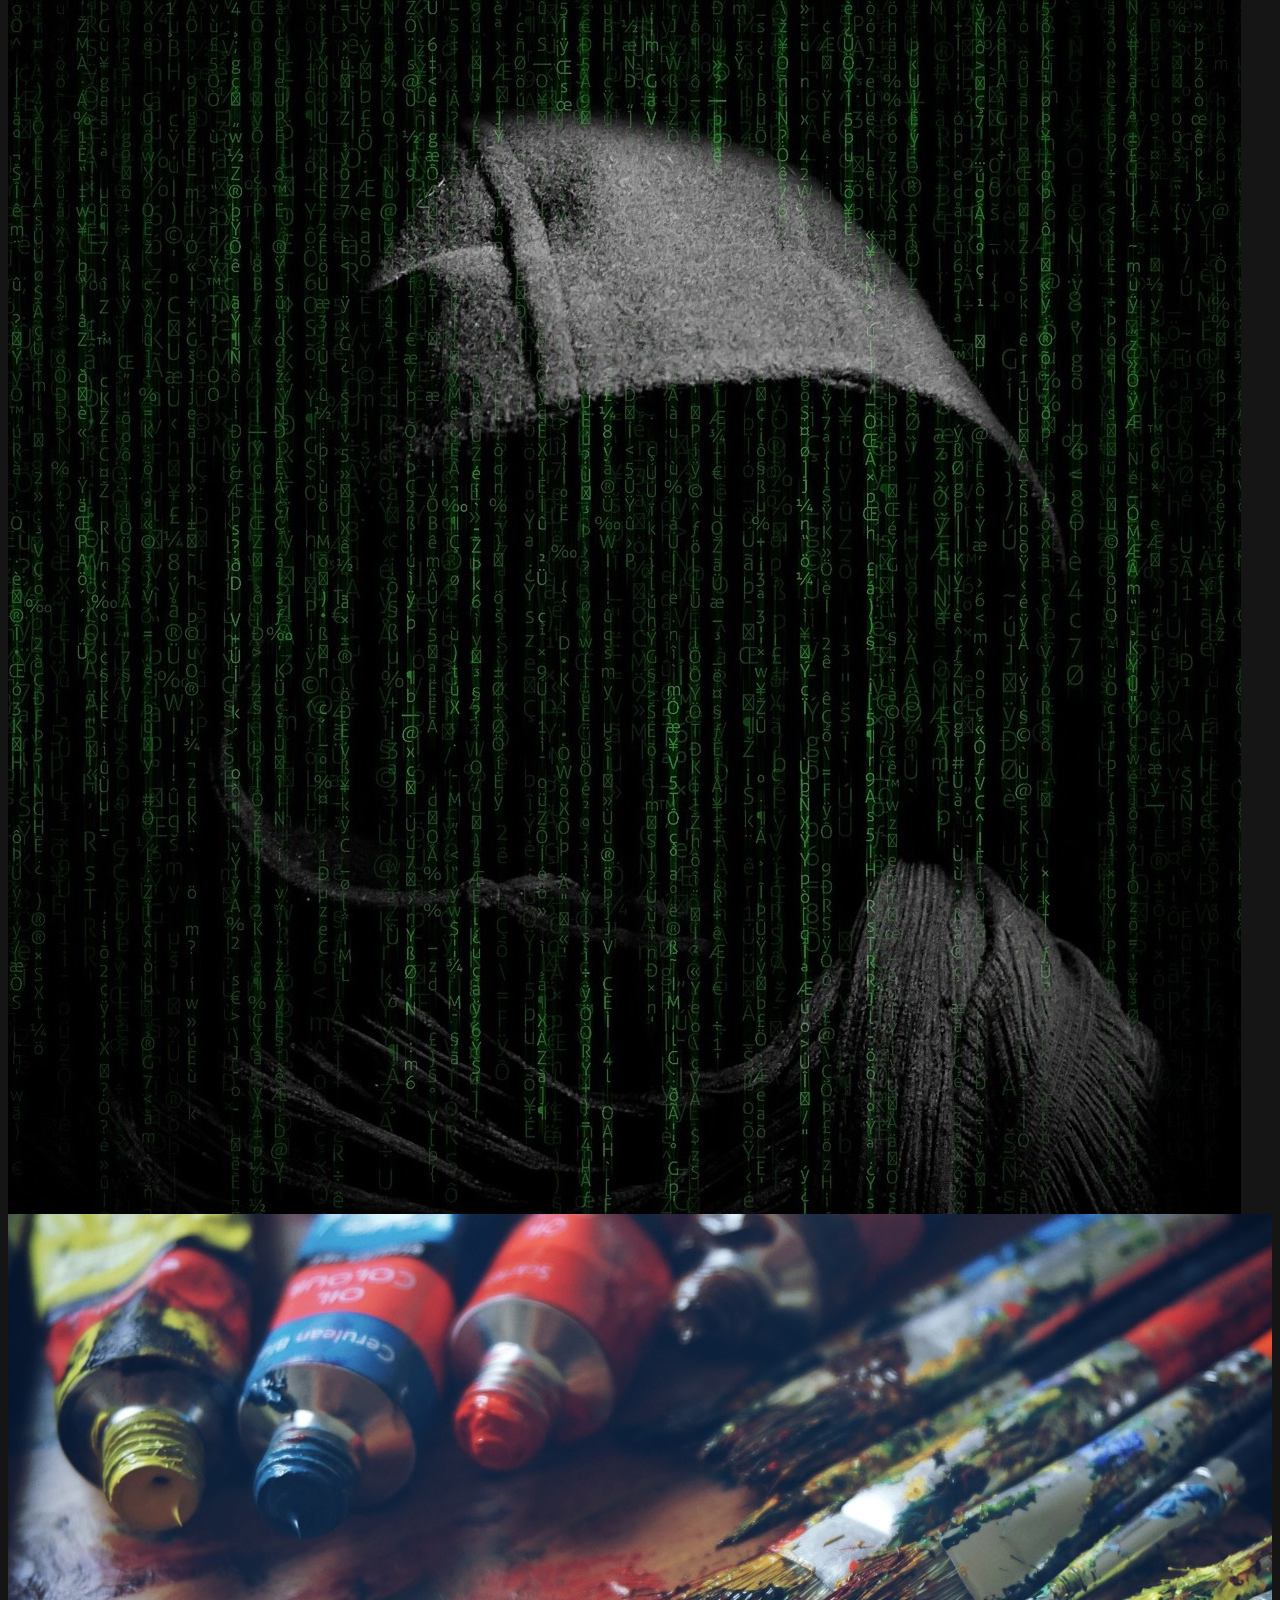
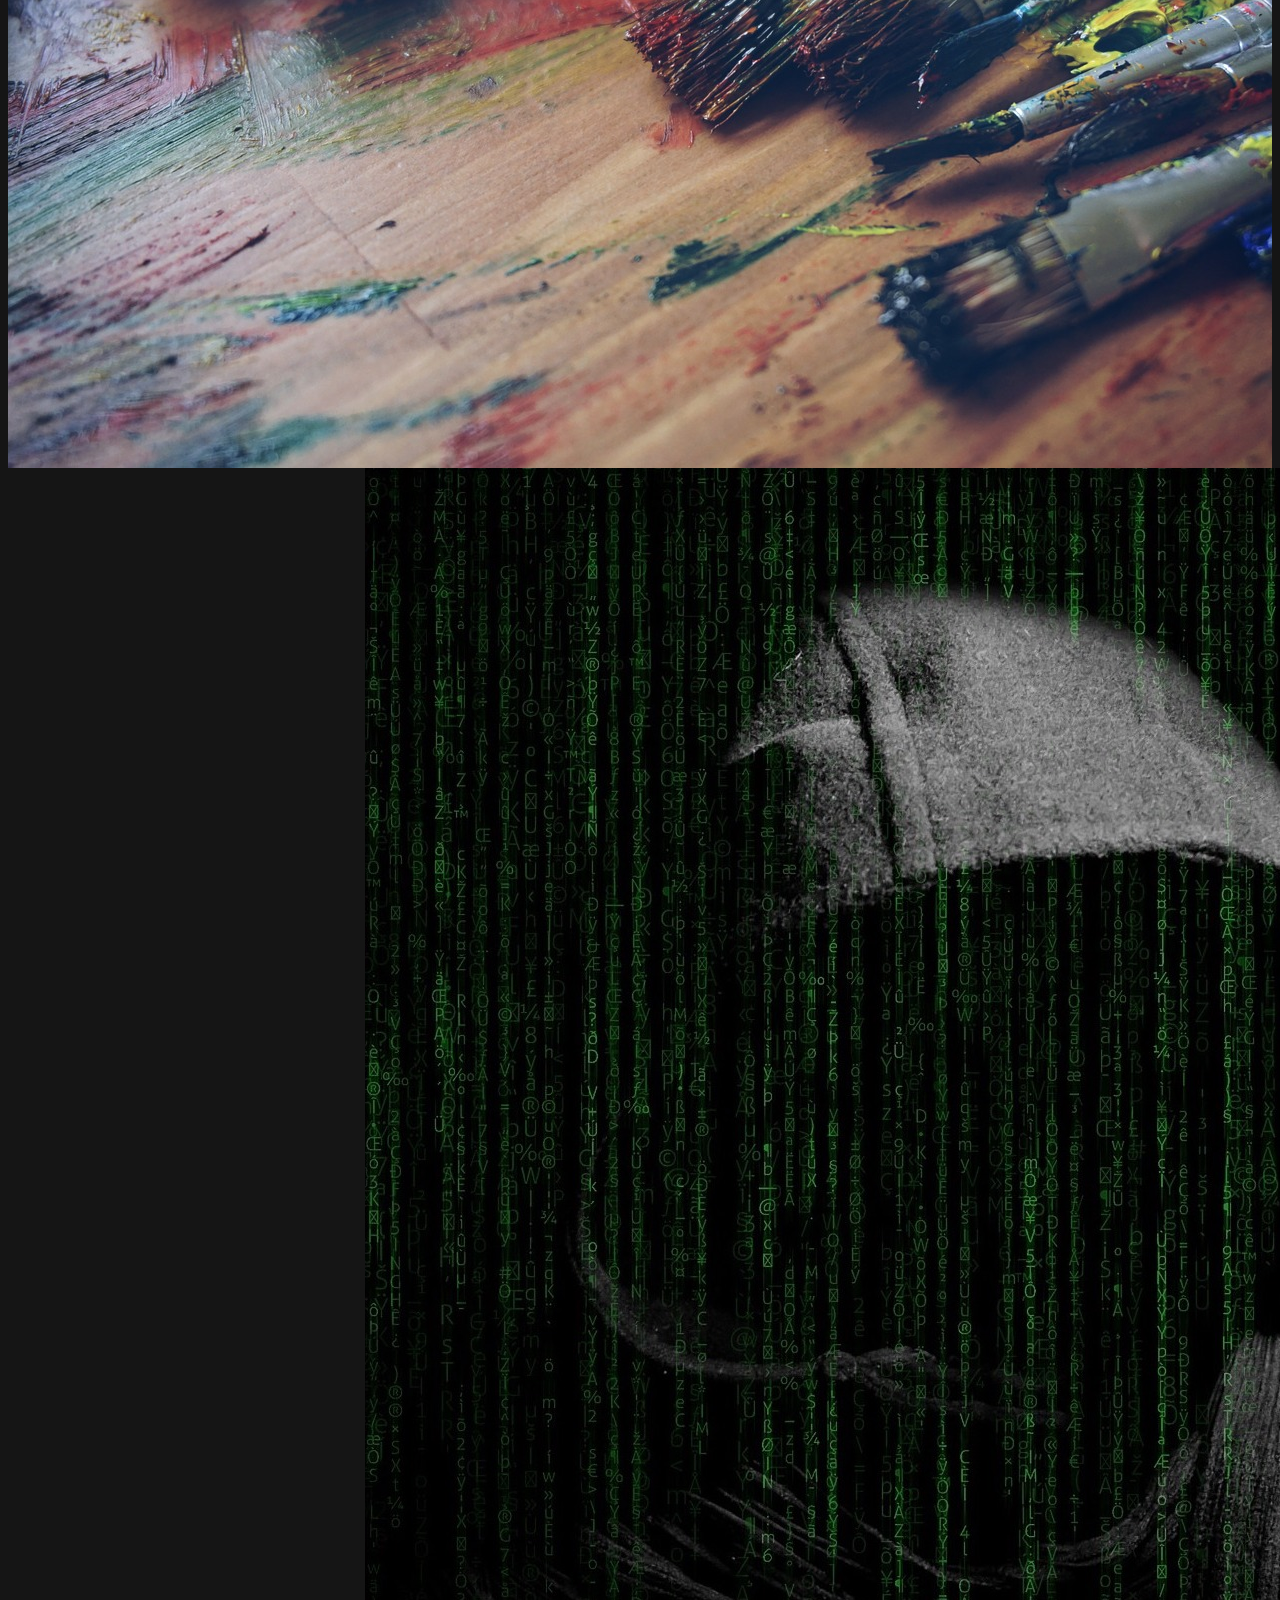
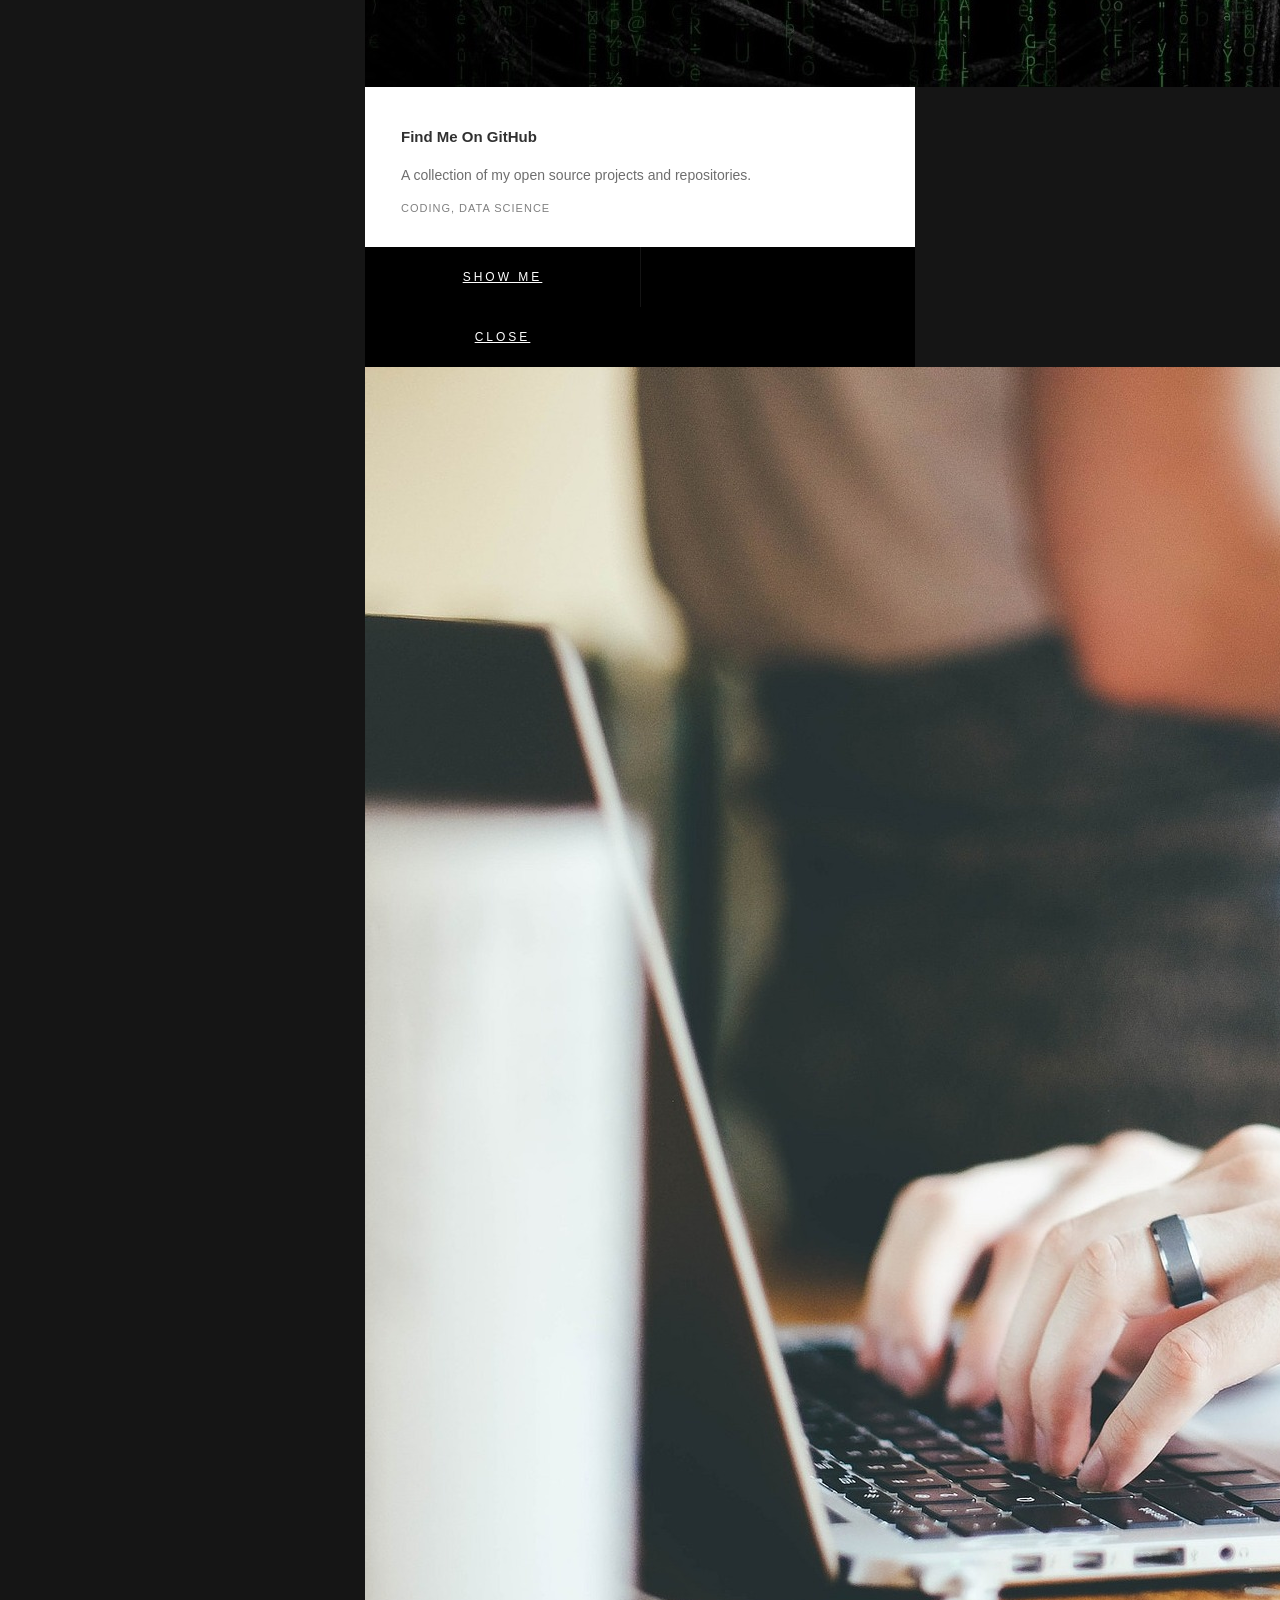
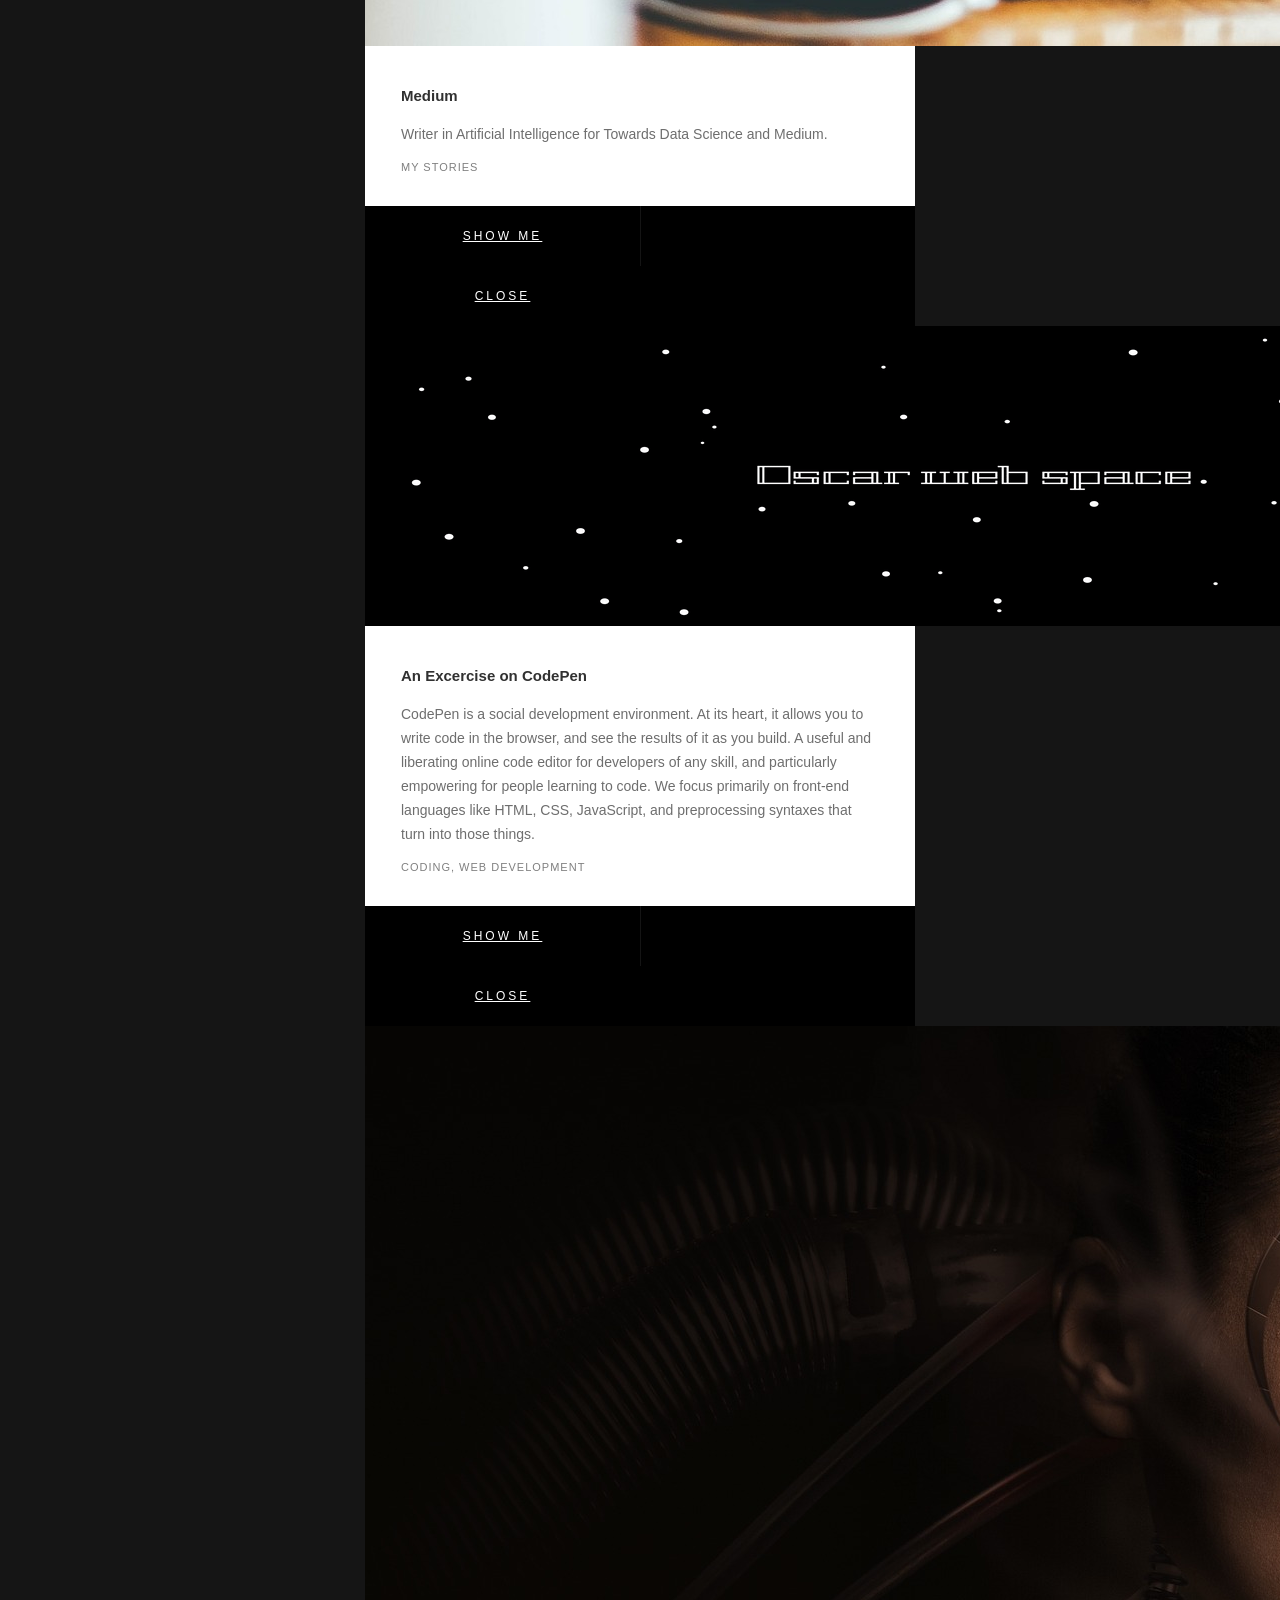
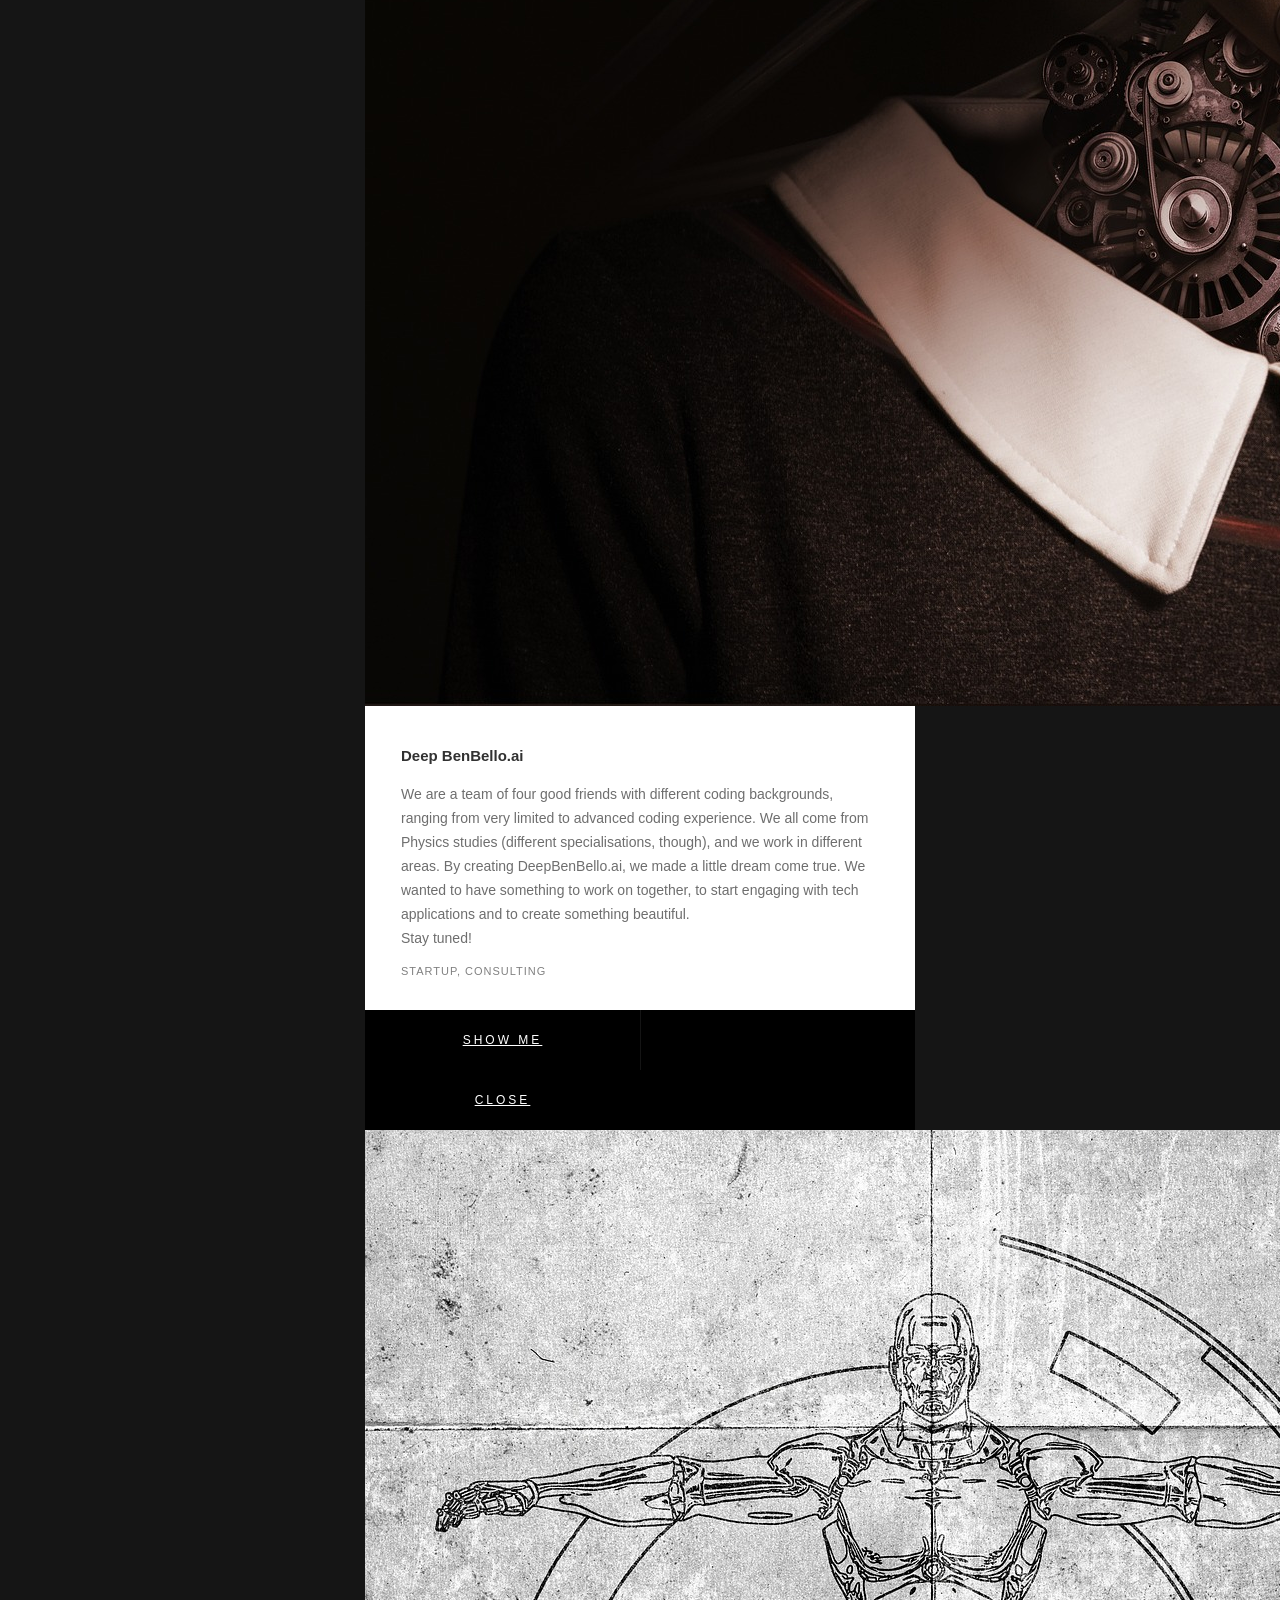
==== commit 0fe8ad39: "Update index.html added "open in a new tab" to some link" ====
--- a/index.html
+++ b/index.html
@@ -97,11 +97,11 @@
    	</div> <!-- /intro-content -->
 
    	<ul class="intro-social">
-         <li><a href="https://www.linkedin.com/in/oscar-de-felice-5ab72383/"><i class="fa fa-linkedin"></i></a></li>
-         <li><a href="https://github.com/oscar-defelice"><i class="fa fa-github"></i></a></li>
-         <li><a href="https://www.facebook.com/oscar-defelice"><i class="fa fa-facebook"></i></a></li>
-         <li><a href="https://twitter.com/OscardeFelice"><i class="fa fa-twitter"></i></a></li>
-         <li><a href="https://oscar-defelice.medium.com/"><i class="fa fa-pencil"></i></a></li>
+         <li><a href="https://www.linkedin.com/in/oscar-de-felice-5ab72383/" target="_blank" rel="noopener noreferrer"><i class="fa fa-linkedin"></i></a></li>
+         <li><a href="https://github.com/oscar-defelice" target="_blank" rel="noopener noreferrer"><i class="fa fa-github"></i></a></li>
+         <li><a href="https://www.facebook.com/oscar-defelice" target="_blank" rel="noopener noreferrer"><i class="fa fa-facebook"></i></a></li>
+         <li><a href="https://twitter.com/OscardeFelice" target="_blank" rel="noopener noreferrer"><i class="fa fa-twitter"></i></a></li>
+         <li><a href="https://oscar-defelice.medium.com/" target="_blank" rel="noopener noreferrer"><i class="fa fa-pencil"></i></a></li>
       </ul> <!-- /intro-social -->
 
    </section> <!-- /intro -->
@@ -352,7 +352,7 @@
 					   </div>
 
 			         <div class="link-box">
-			            <a href="https://github.com/oscar-defelice">Show Me</a>
+			            <a href="https://github.com/oscar-defelice" target="_blank" rel="noopener noreferrer">Show Me</a>
 					      <a href="#" class="popup-modal-dismiss">Close</a>
 			         </div>
 
@@ -371,7 +371,7 @@
 					   </div>
 
 			         <div class="link-box">
-			            <a href="https://oscar-defelice.medium.com/">Show Me</a>
+			            <a href="https://oscar-defelice.medium.com/" target="_blank" rel="noopener noreferrer">Show Me</a>
 					      <a href="#" class="popup-modal-dismiss">Close</a>
 			         </div>
 
@@ -391,7 +391,7 @@
 					   </div>
 
 			         <div class="link-box">
-			            <a href="https://codepen.io/oscar-de-felice/full/zYBajGo">Show Me</a>
+			            <a href="https://codepen.io/oscar-de-felice/full/zYBajGo" target="_blank" rel="noopener noreferrer">Show Me</a>
 					    <a href="#" class="popup-modal-dismiss">Close</a>
 			         </div>
 
@@ -411,7 +411,7 @@
 					   </div>
 
 			         <div class="link-box">
-			            <a href="https://deepexplosivebenbello.github.io/">Show Me</a>
+			            <a href="https://deepexplosivebenbello.github.io/" target="_blank" rel="noopener noreferrer">Show Me</a>
 					      <a href="#" class="popup-modal-dismiss">Close</a>
 			         </div>
 
@@ -451,7 +451,7 @@
 					   </div>
 
 			         <div class="link-box">
-			            <a href="https://linktr.ee/oscardefelice">Show Me</a>
+			            <a href="https://linktr.ee/oscardefelice" target="_blank" rel="noopener noreferrer">Show Me</a>
 					      <a href="#" class="popup-modal-dismiss">Close</a>
 			         </div>
 
@@ -567,7 +567,7 @@
 						</div>
 
 						<h3 class="stat-count">
-							7
+							29
 						</h3>
 
 						<h5 class="stat-title">
@@ -647,7 +647,7 @@
 						</div>
 
 						<h3 class="stat-count">
-							7200
+							96000
 						</h3>
 
 						<h5 class="stat-title">
@@ -976,11 +976,11 @@
 			<div class="col-six tab-full pull-right social">
 
 				<ul class="footer-social">
-				 <li><a href="https://www.linkedin.com/in/oscar-de-felice-5ab72383/"><i class="fa fa-linkedin"></i></a></li>
-				 <li><a href="https://www.facebook.com/oscar-defelice"><i class="fa fa-facebook"></i></a></li>
-				 <li><a href="https://github.com/oscar-defelice"><i class="fa fa-github"></i></a></li>
-				 <li><a href="https://twitter.com/OscardeFelice"><i class="fa fa-twitter"></i></a></li>
-				 <li><a href="https://www.instagram.com/oscar.defelice/"><i class="fa fa-instagram"></i></a></li>
+				 <li><a href="https://www.linkedin.com/in/oscar-de-felice-5ab72383/" target="_blank" rel="noopener noreferrer"><i class="fa fa-linkedin"></i></a></li>
+				 <li><a href="https://www.facebook.com/oscar-defelice" target="_blank" rel="noopener noreferrer"><i class="fa fa-facebook"></i></a></li>
+				 <li><a href="https://github.com/oscar-defelice" target="_blank" rel="noopener noreferrer"><i class="fa fa-github"></i></a></li>
+				 <li><a href="https://twitter.com/OscardeFelice" target="_blank" rel="noopener noreferrer"><i class="fa fa-twitter"></i></a></li>
+				 <li><a href="https://www.instagram.com/oscar.defelice/" target="_blank" rel="noopener noreferrer"><i class="fa fa-instagram"></i></a></li>
 			  </ul>
 
 		 </div>
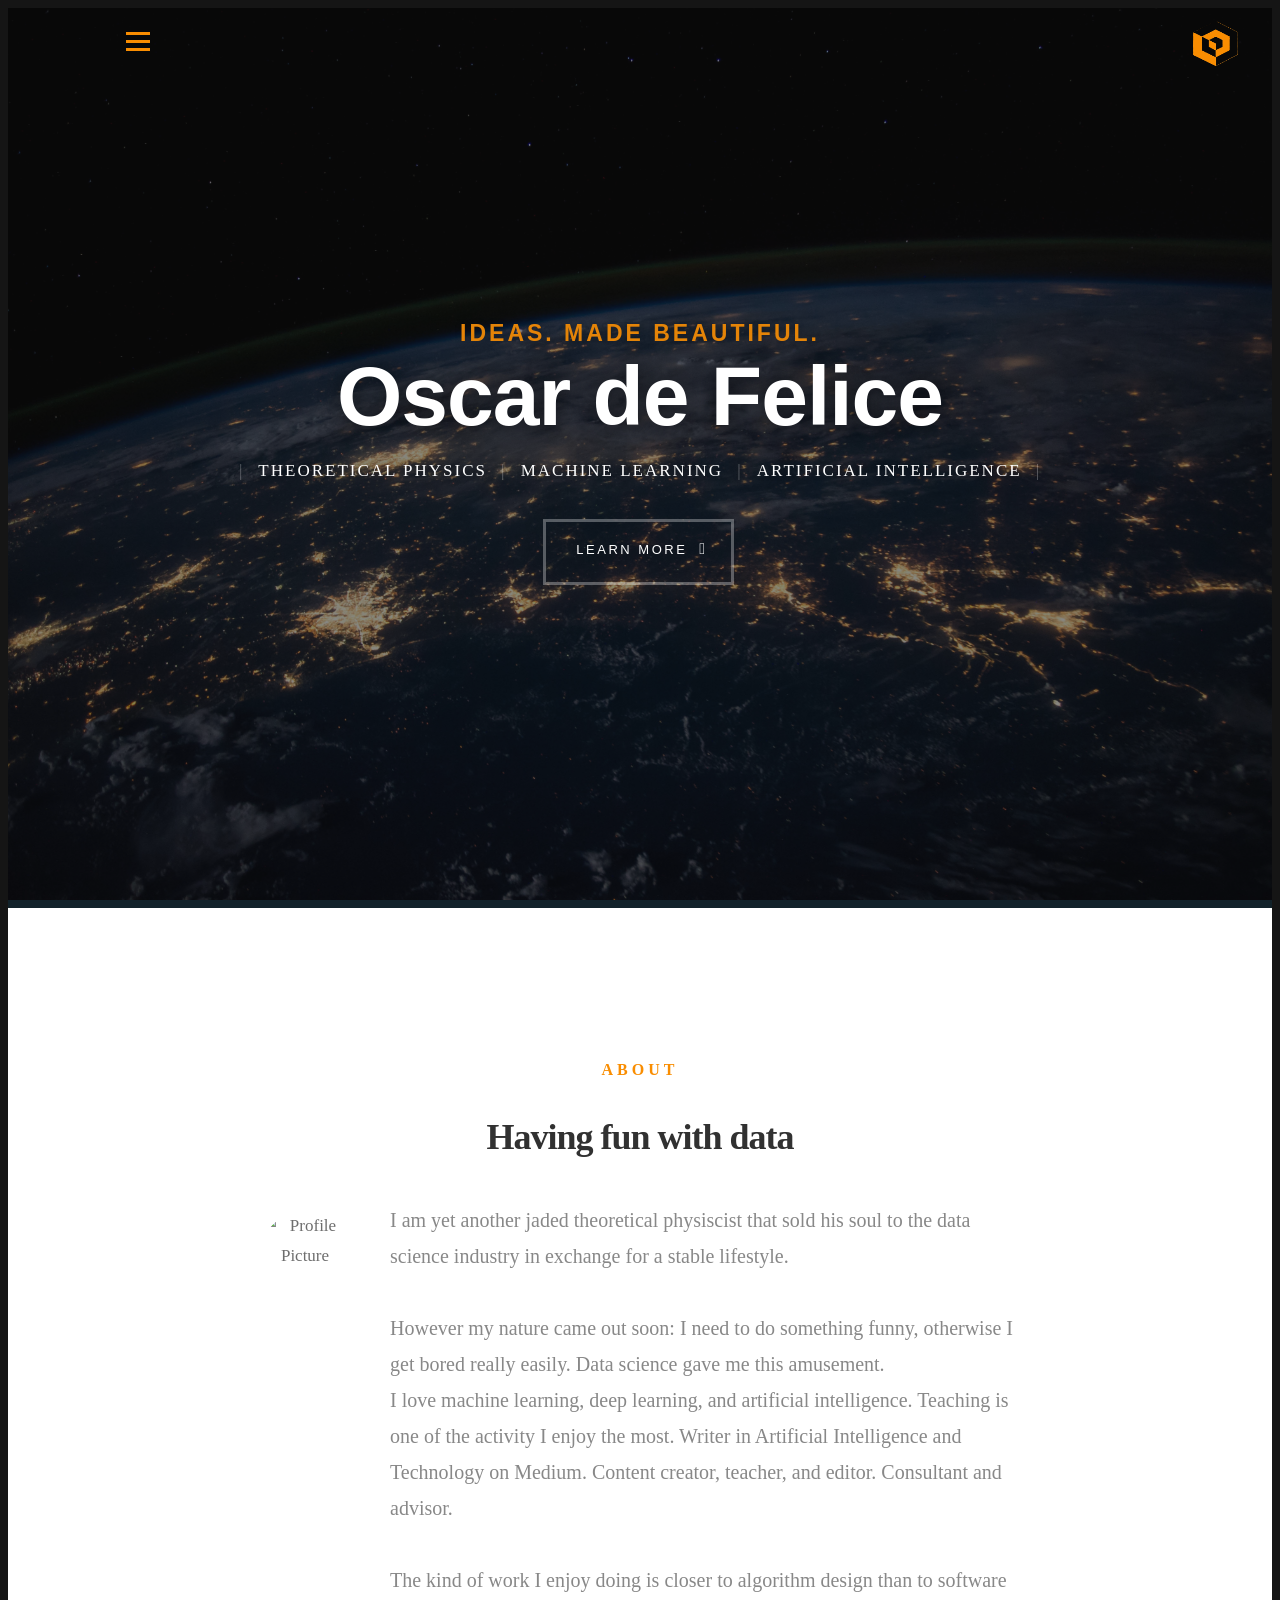
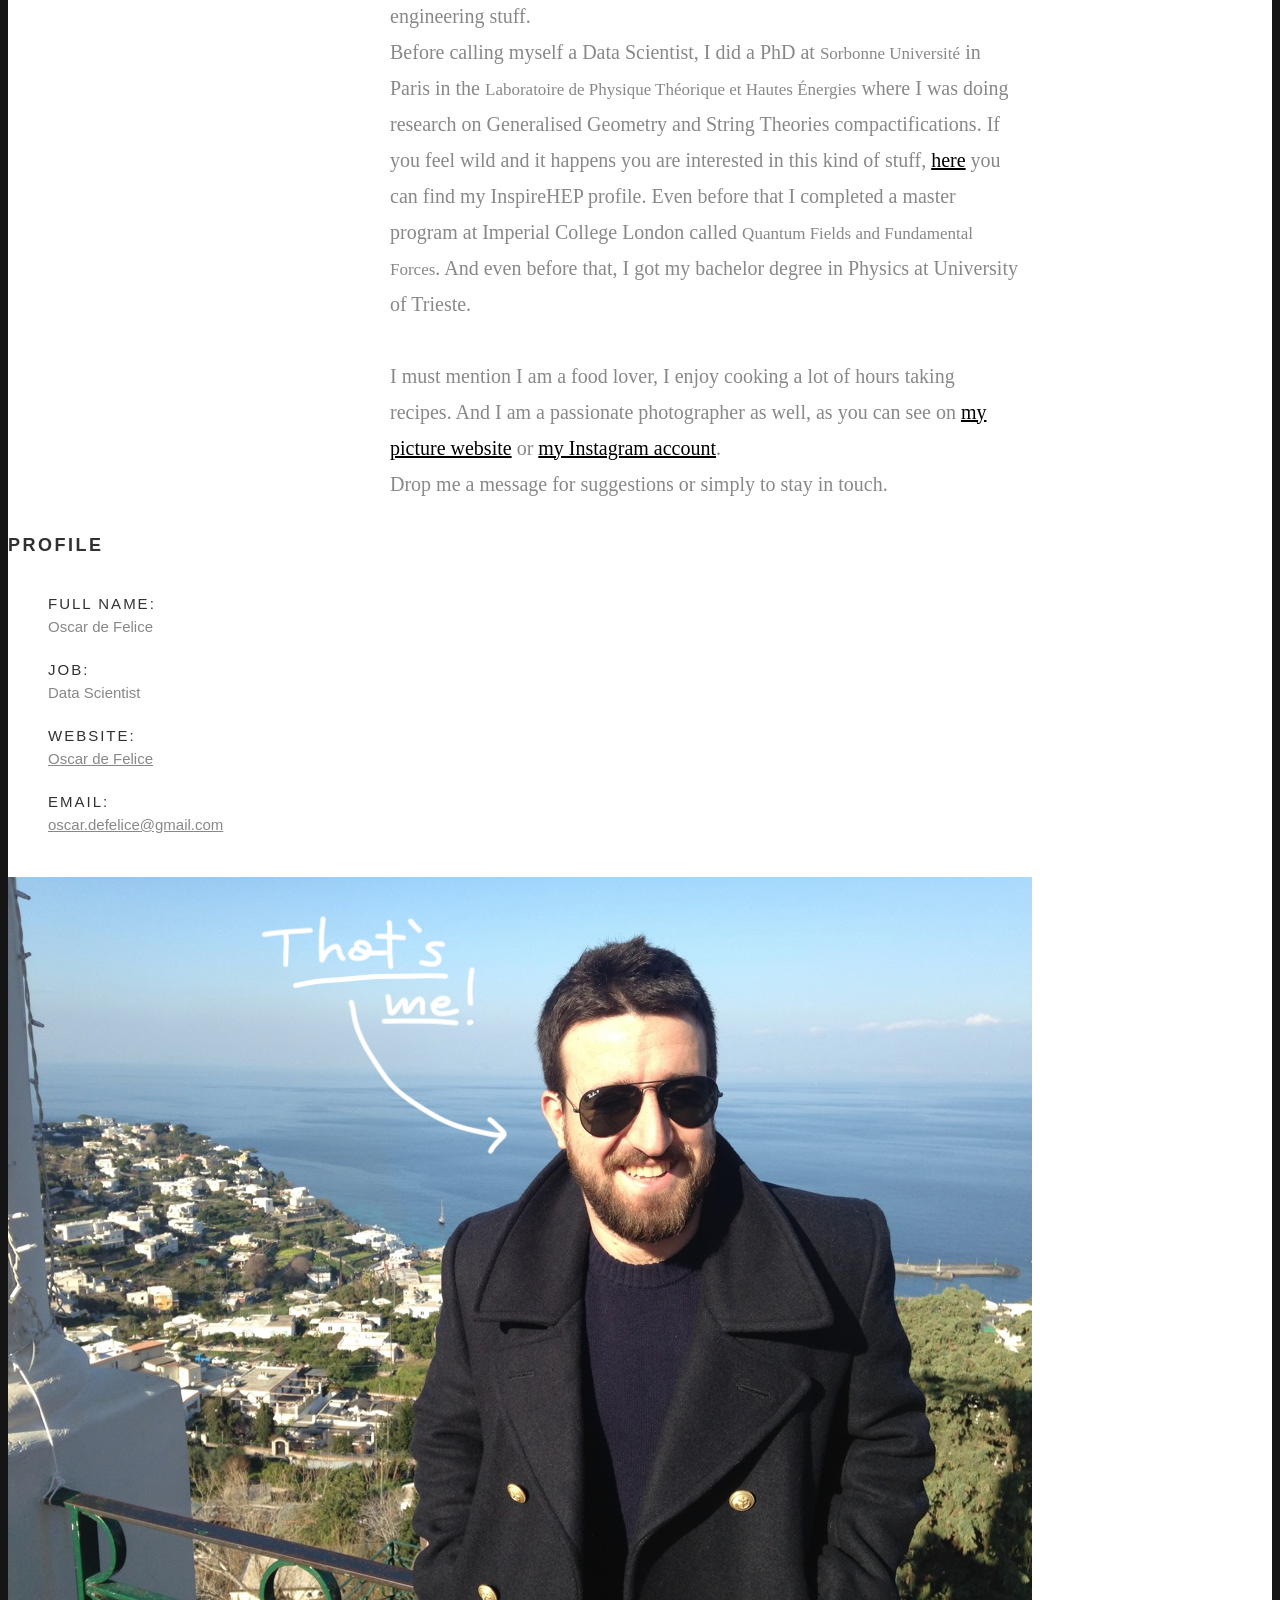
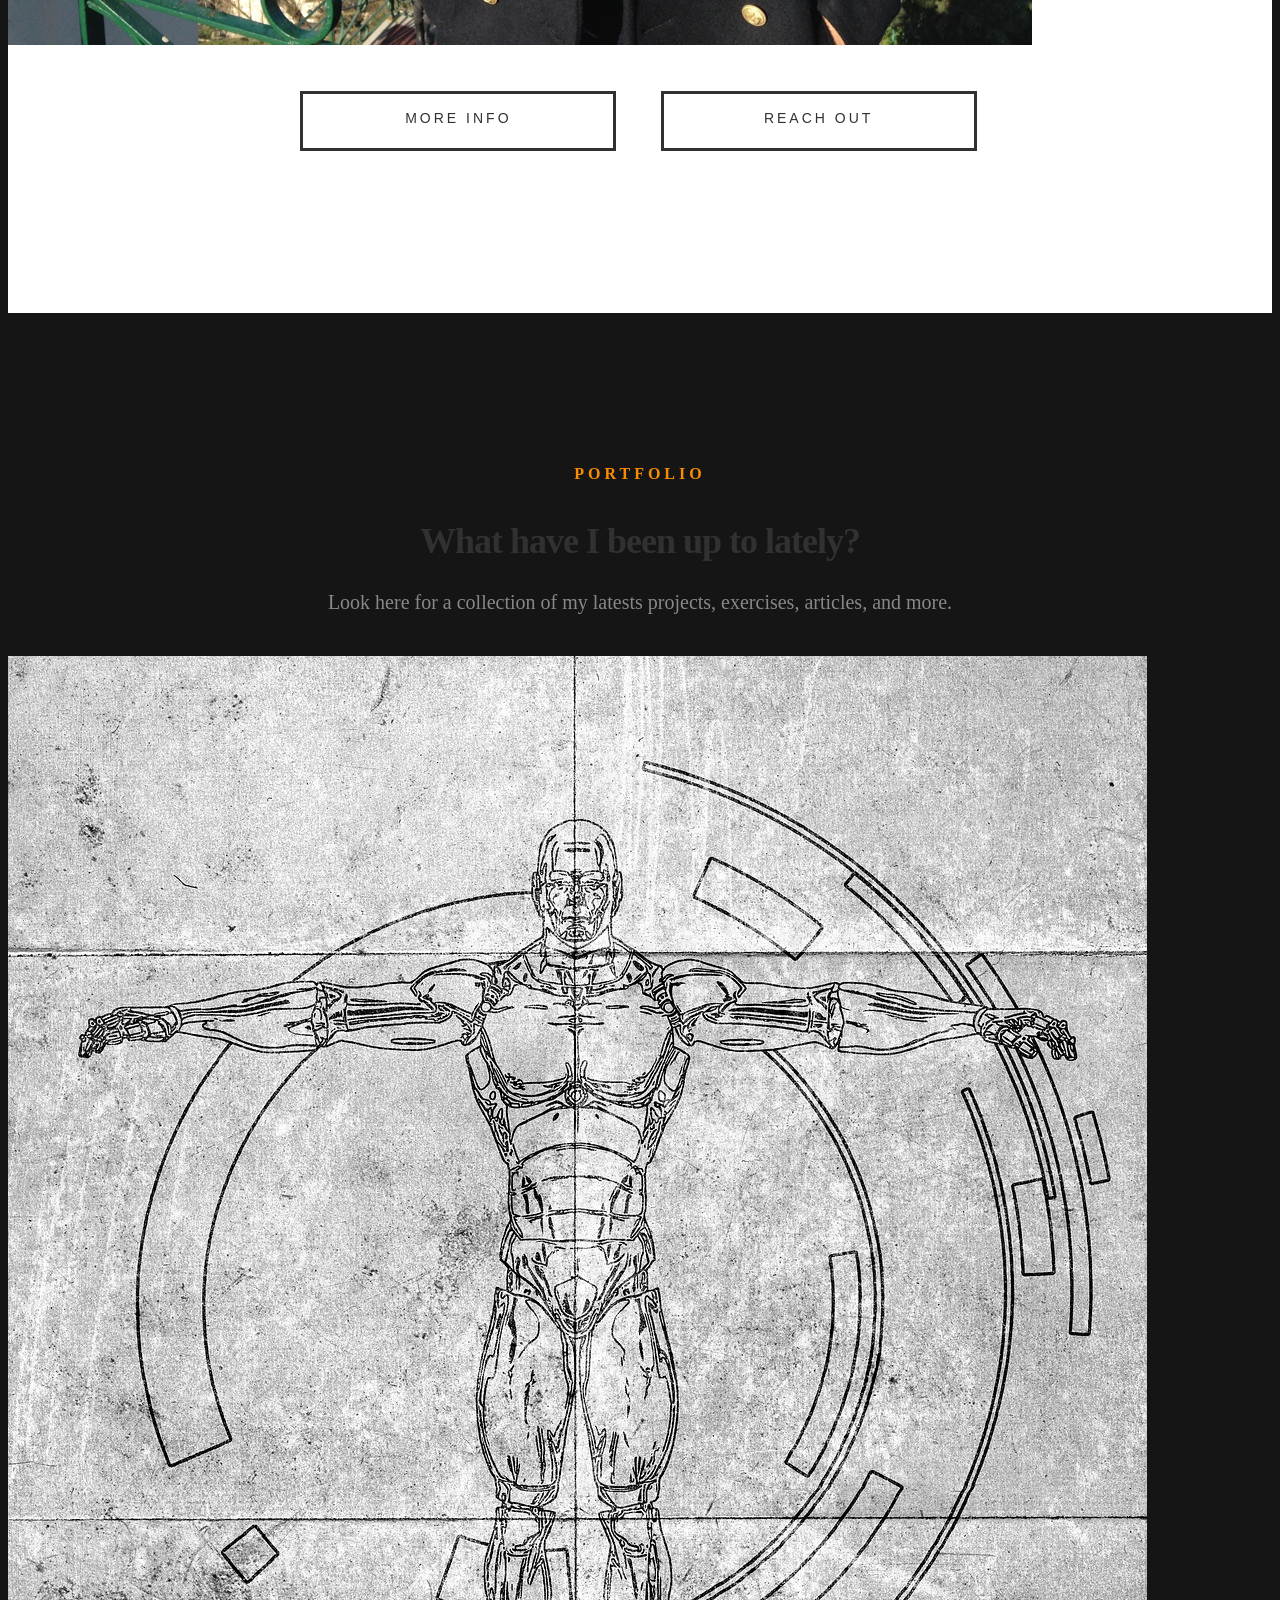
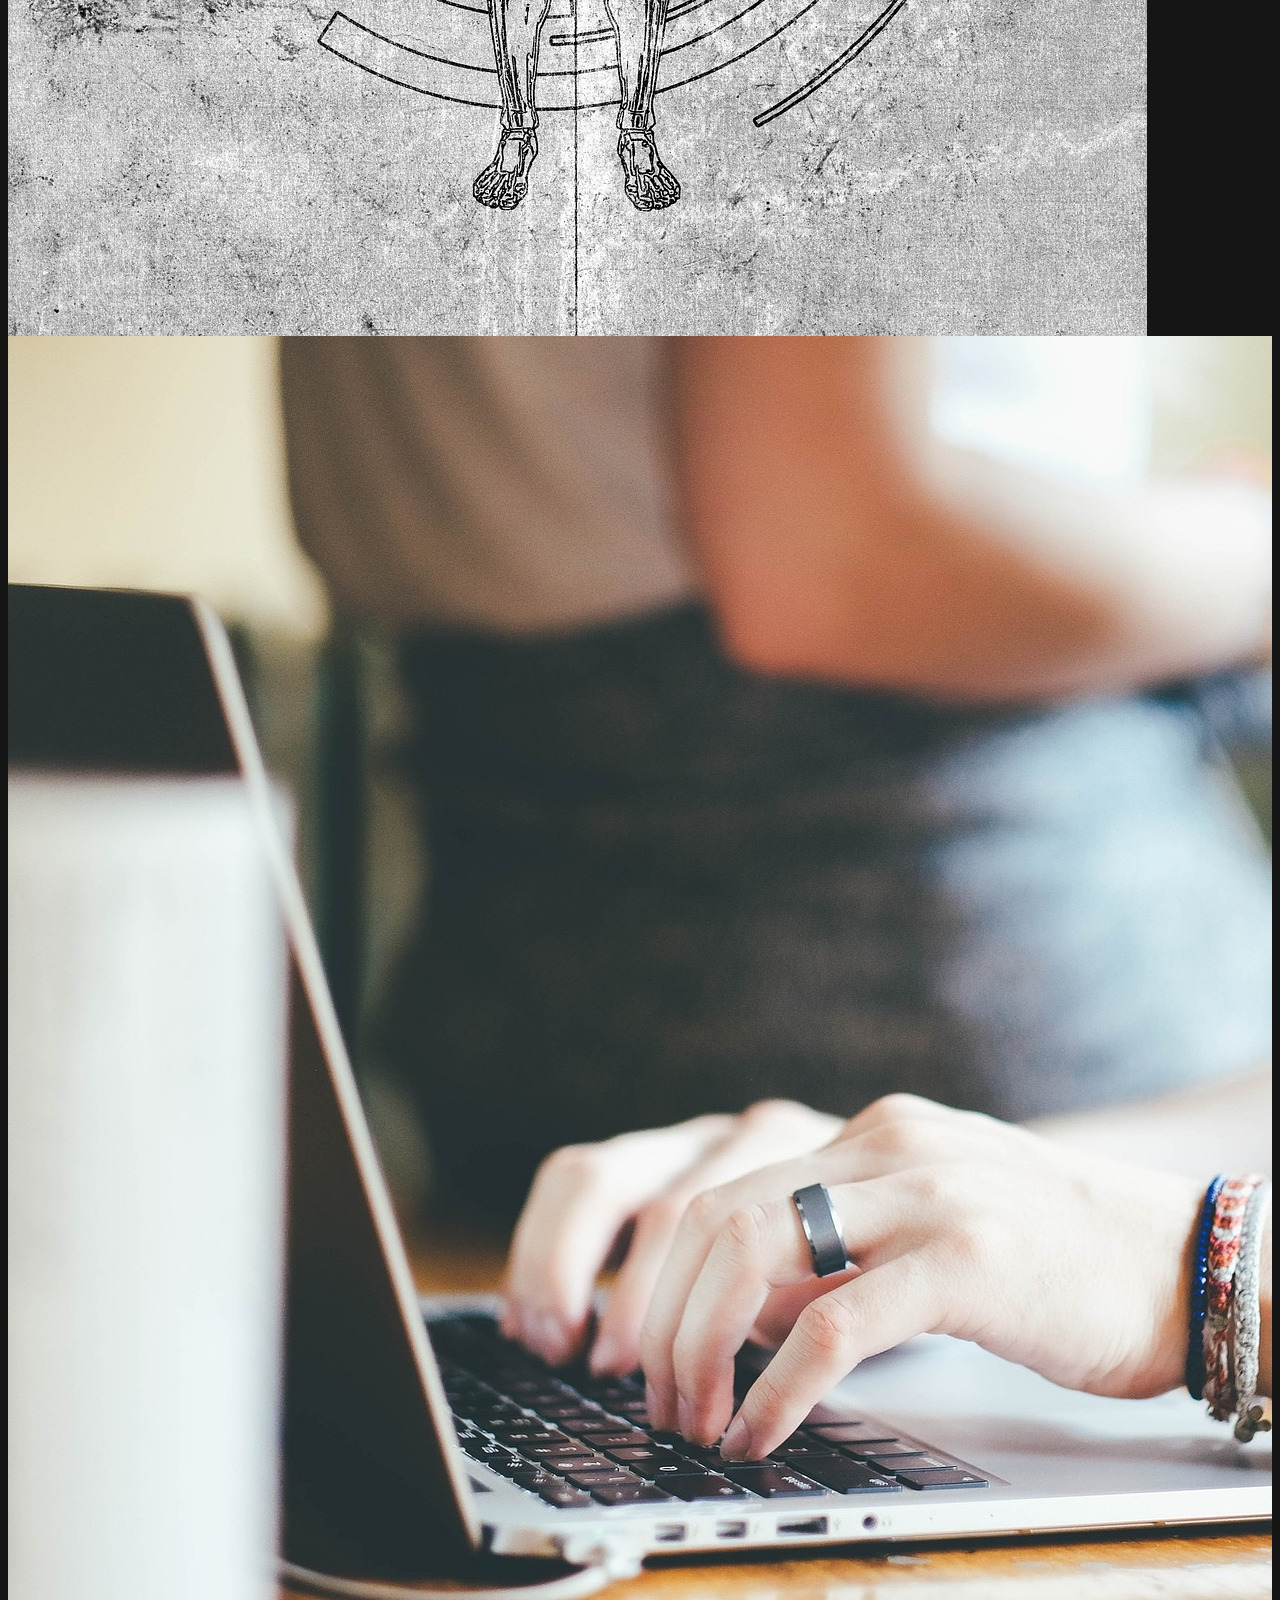
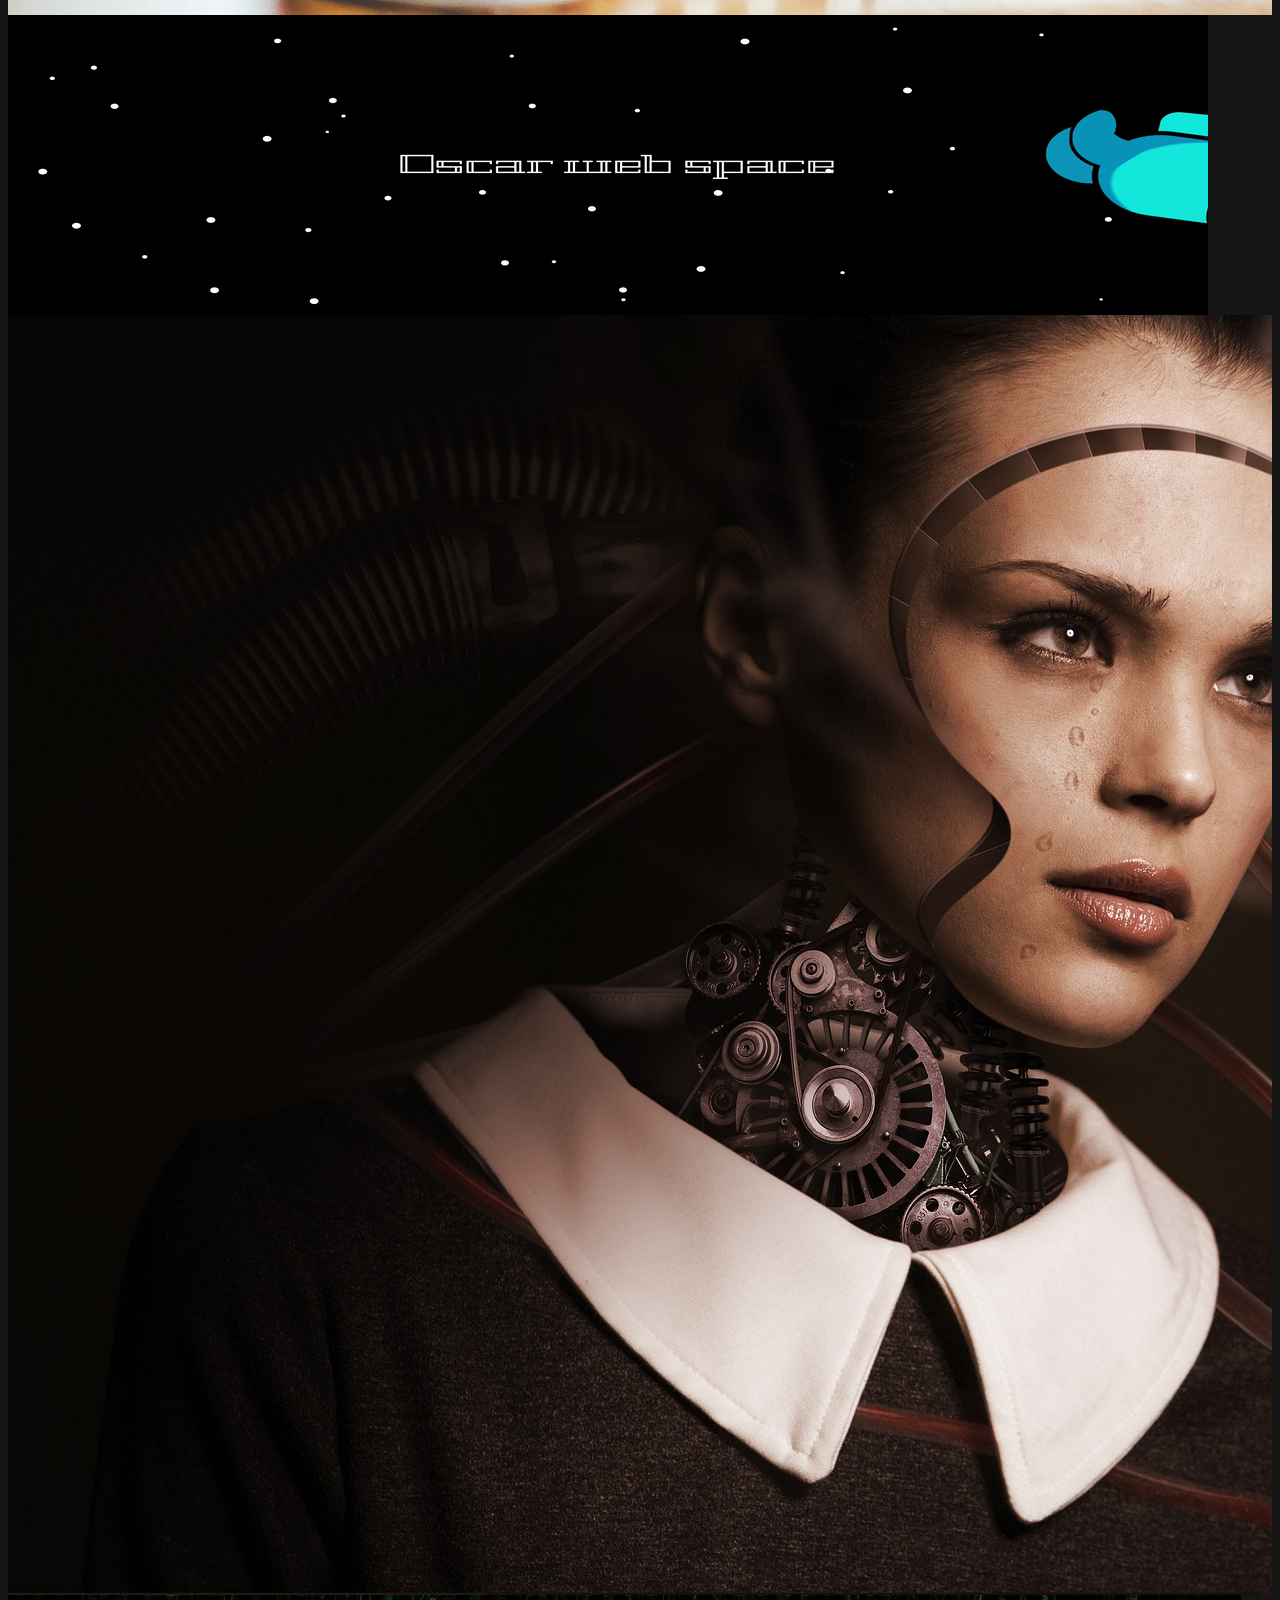
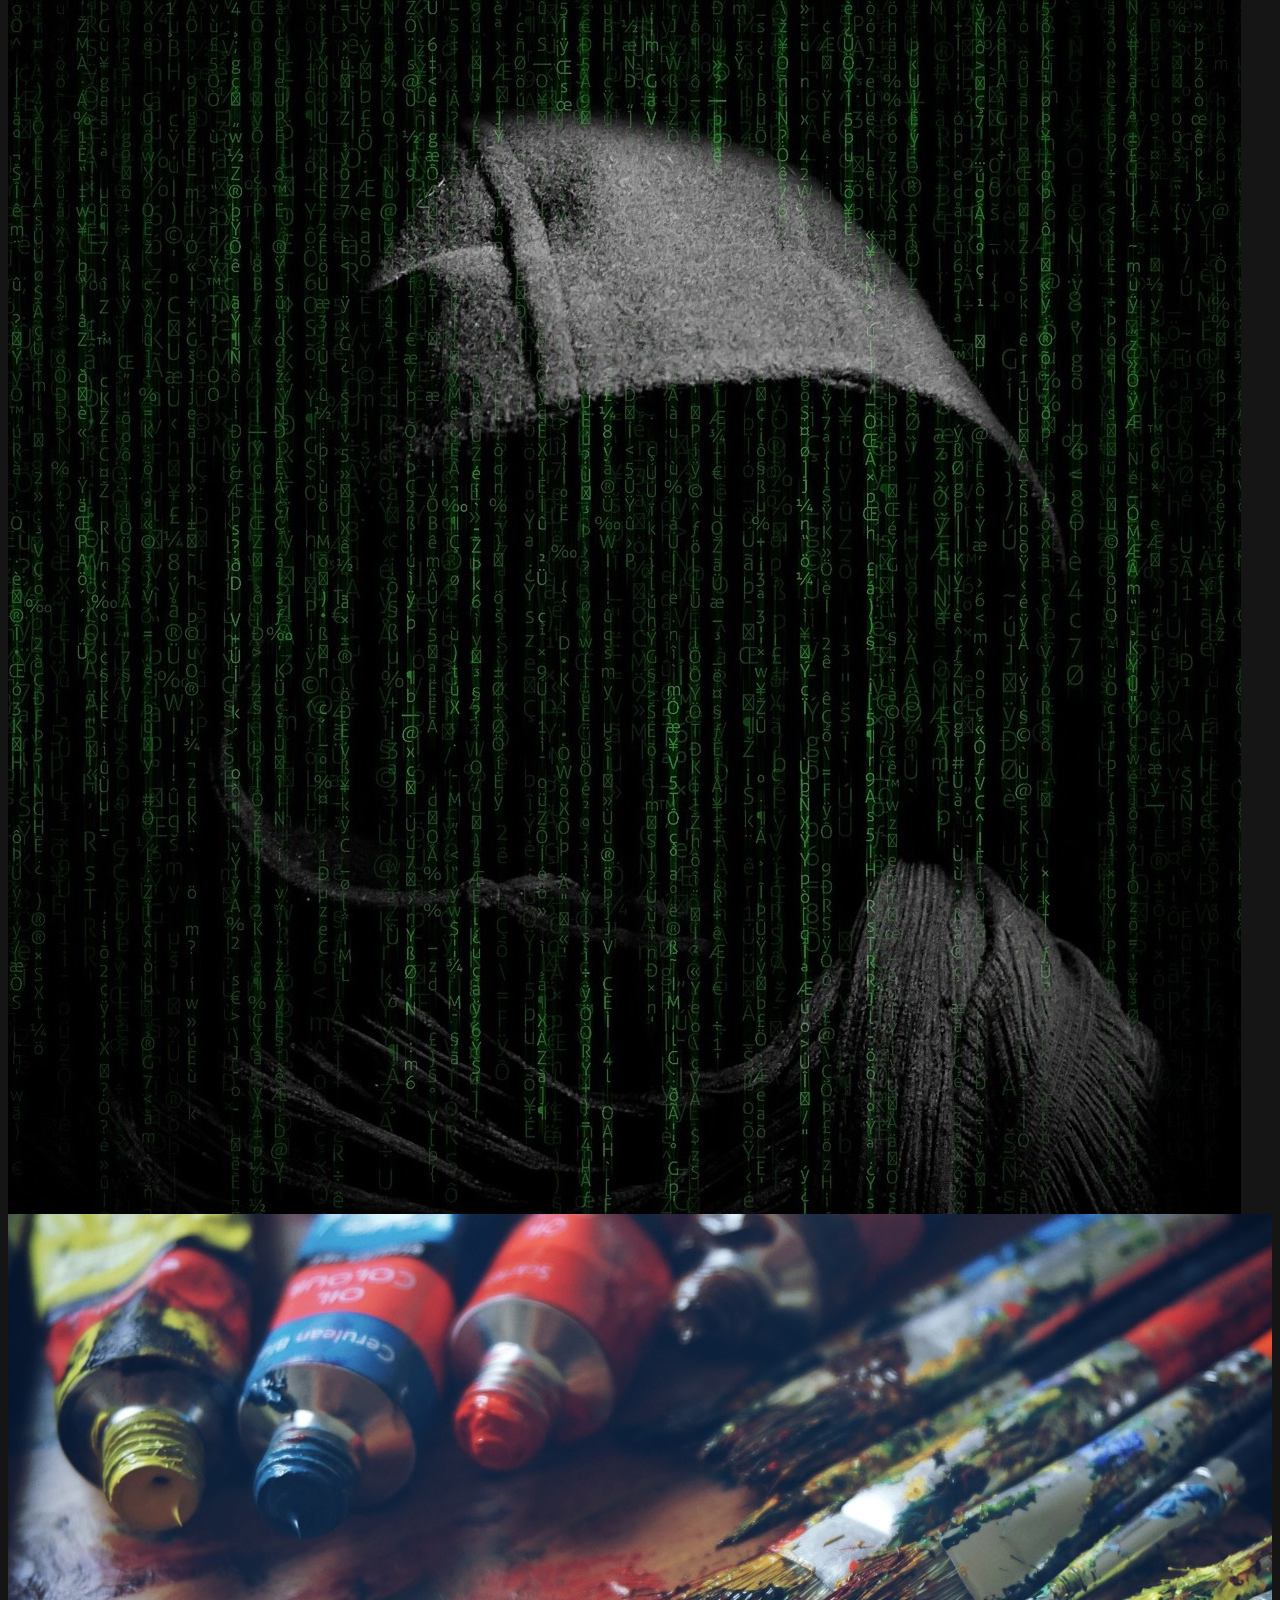
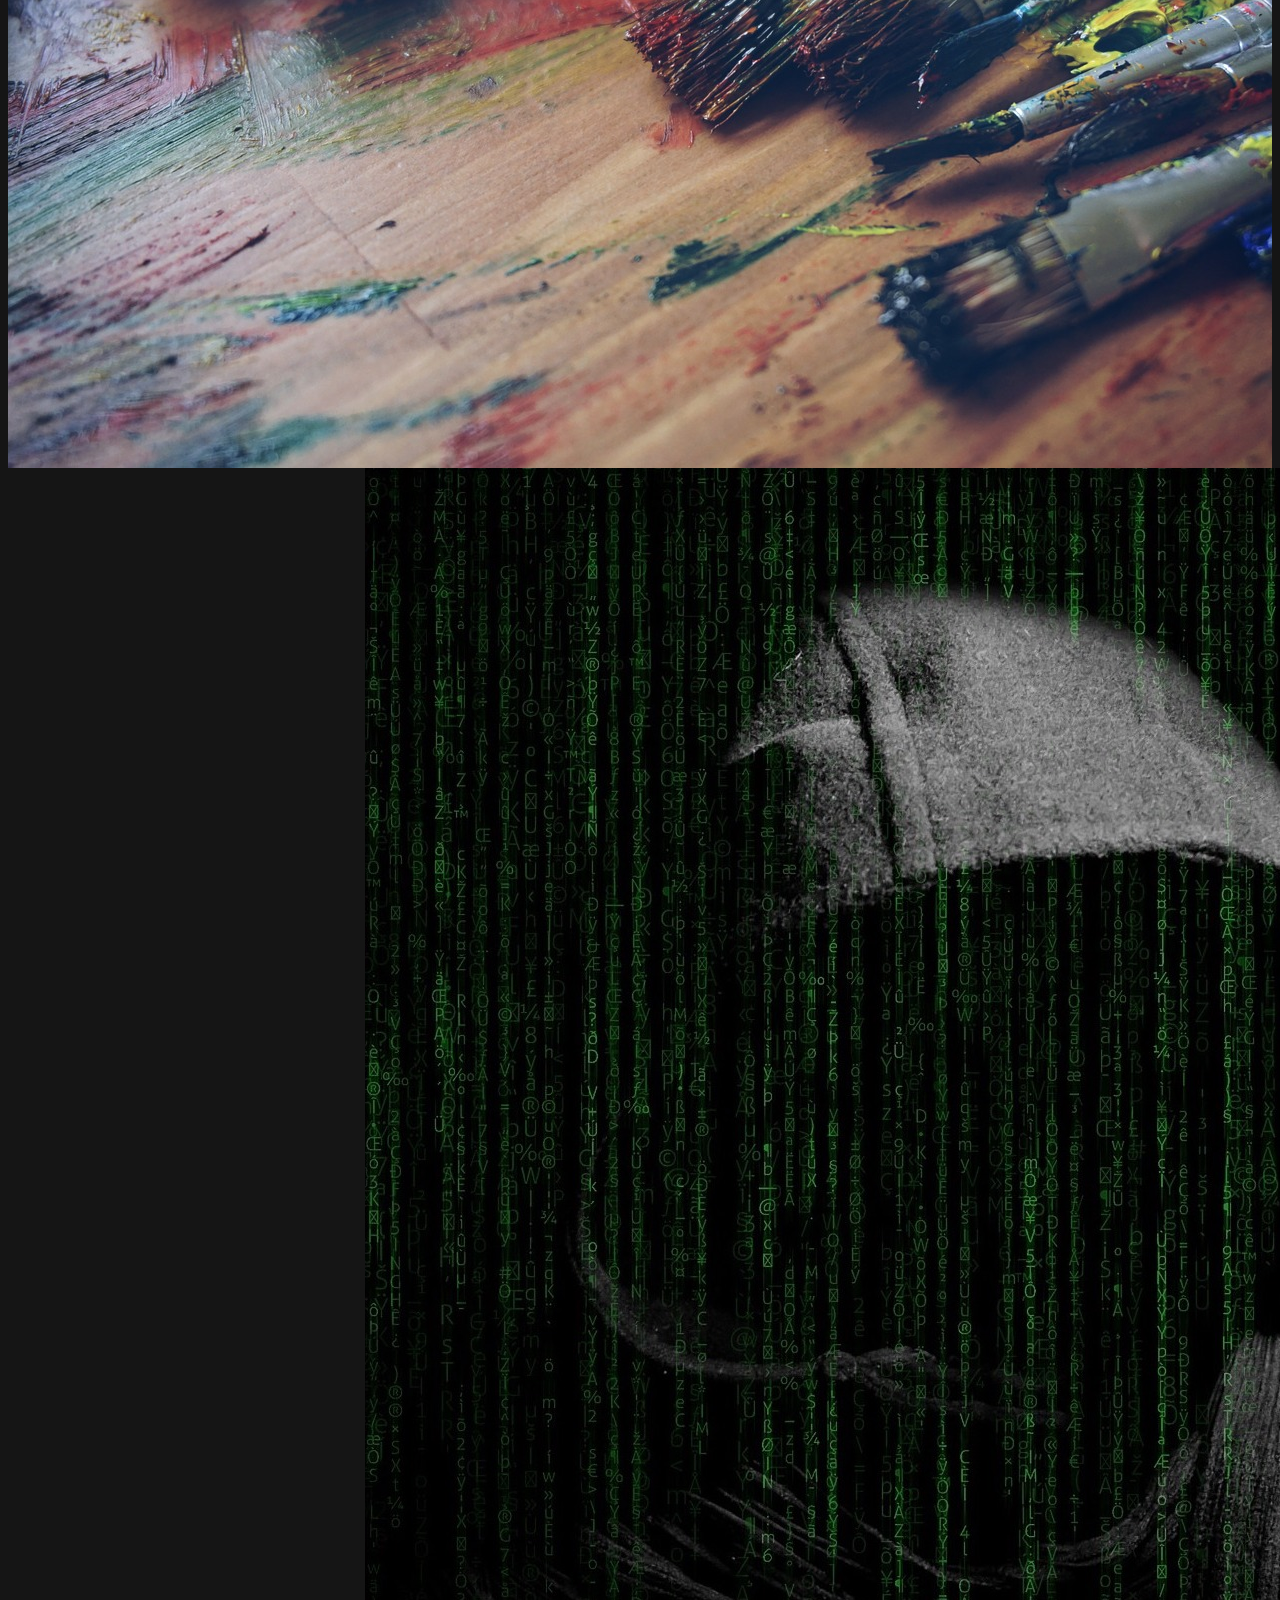
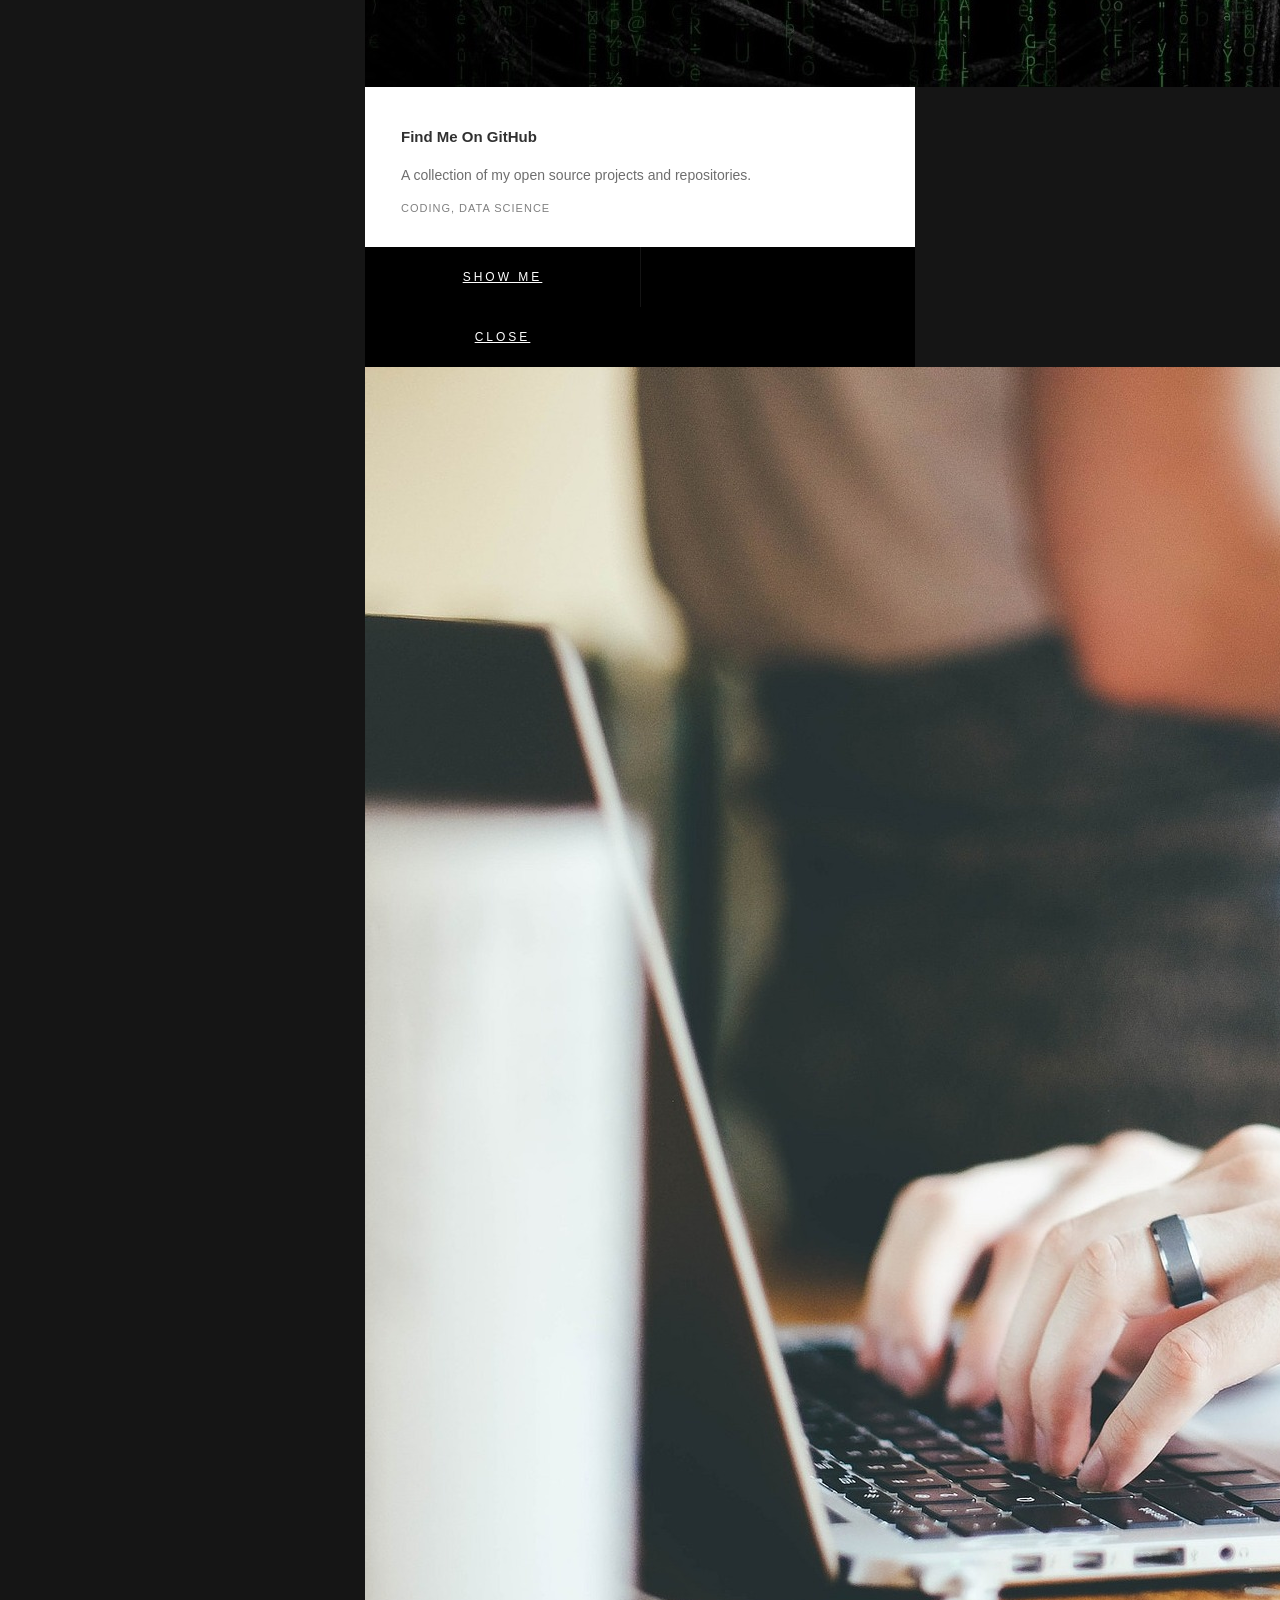
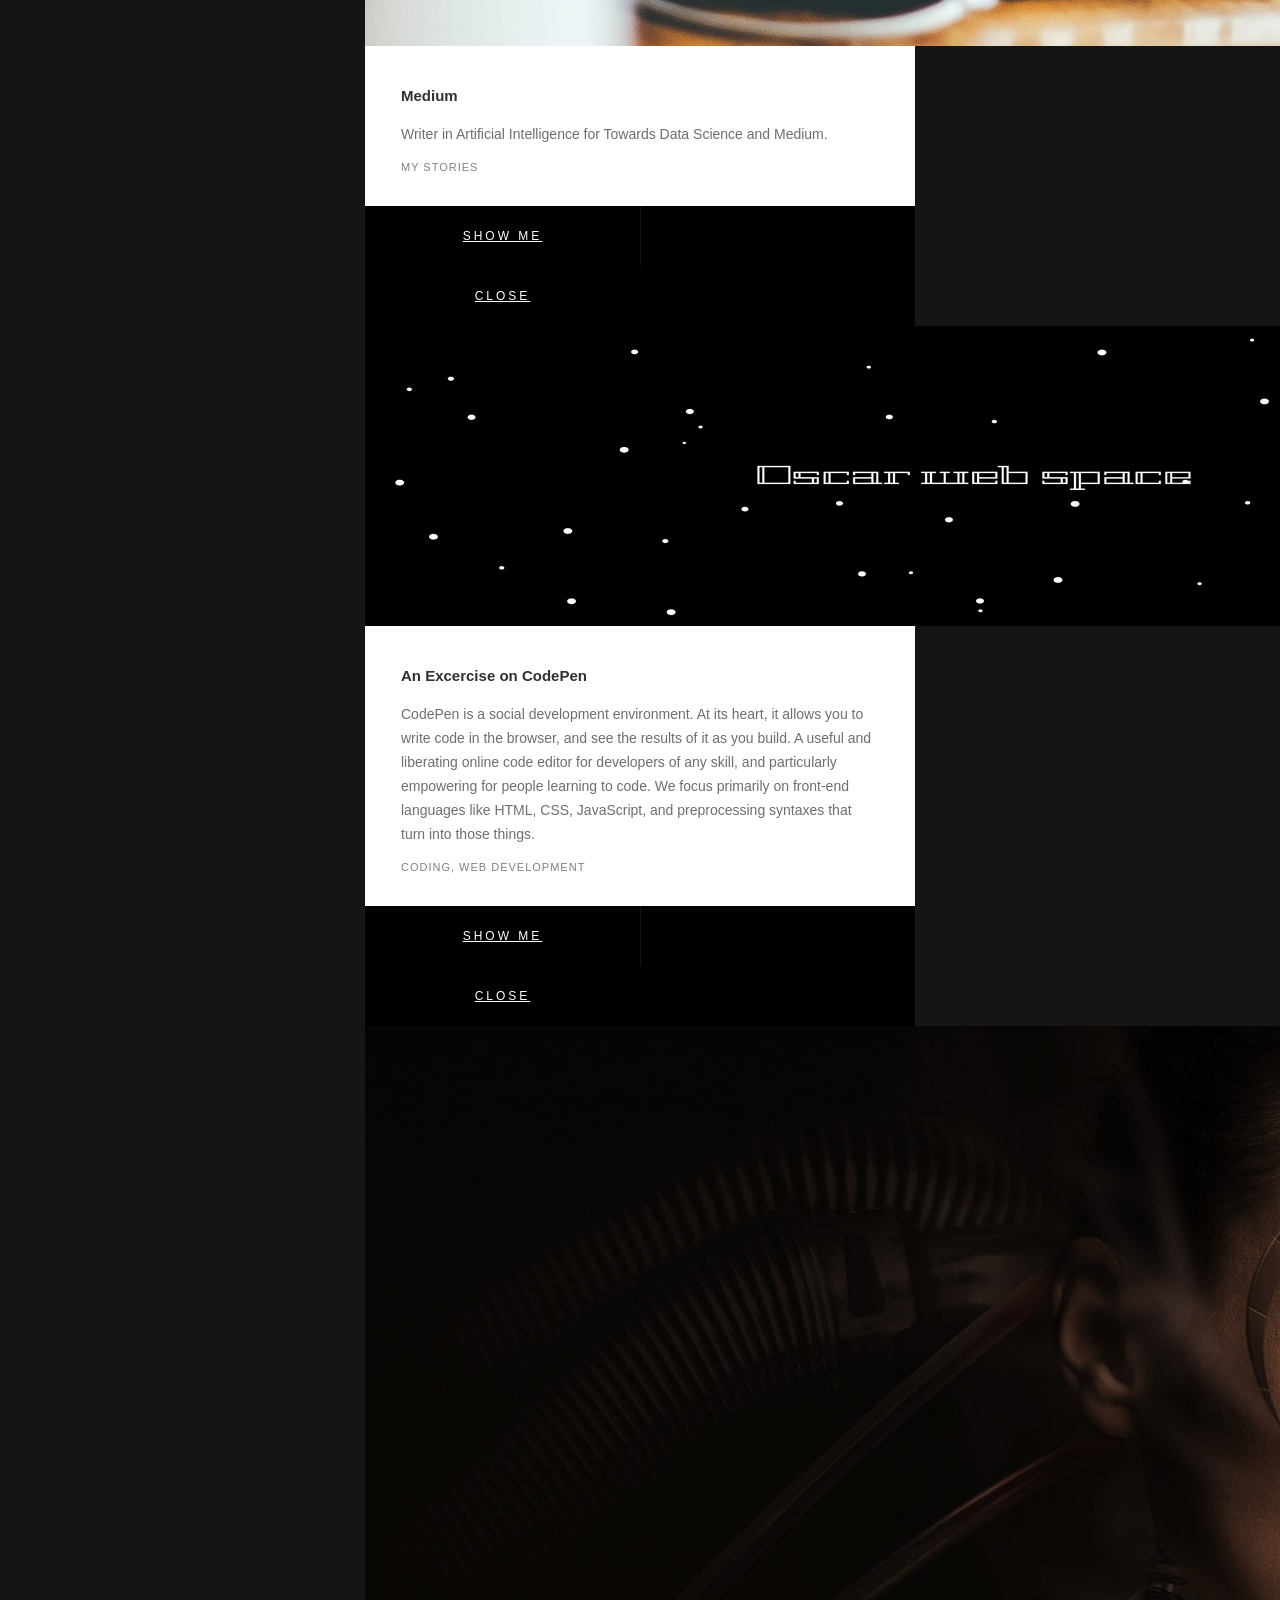
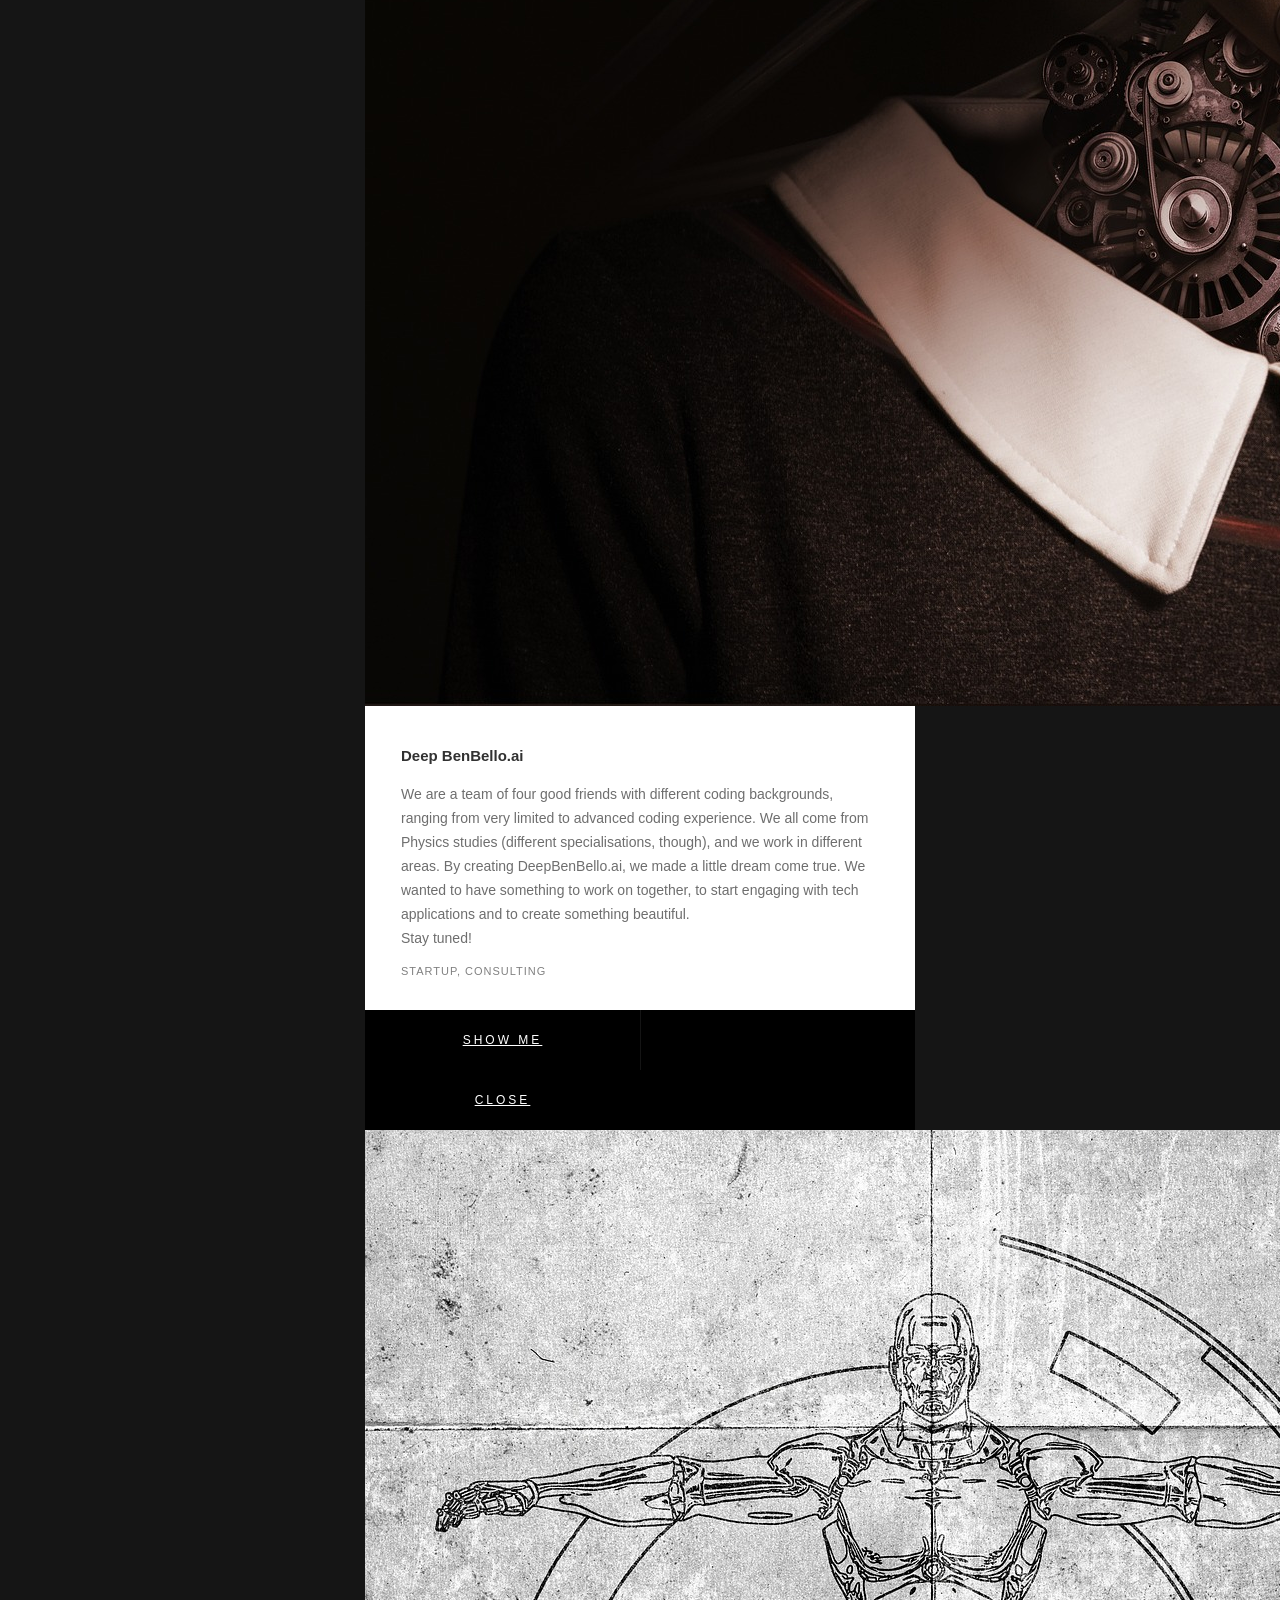
==== commit 46a18dcf: "Update index.html, open new tab links added" ====
--- a/index.html
+++ b/index.html
@@ -129,10 +129,10 @@
                     The kind of work I enjoy doing is closer to algorithm design than to software engineering stuff.
                     <br>
                     Before calling myself a Data Scientist, I did a PhD at <i>Sorbonne Université</i> in Paris in the <i>Laboratoire de Physique Théorique et Hautes Énergies</i> where I was doing research on Generalised Geometry and String Theories compactifications.
-                    If you feel wild and it happens you are interested in this kind of stuff, <a href="https://inspirehep.net/authors/1452499">here</a> you can find my InspireHEP profile. Even before that I completed a master program at Imperial College London called <i>Quantum Fields and Fundamental Forces</i>. And even before that, I got my bachelor degree in Physics at University of Trieste.
+                    If you feel wild and it happens you are interested in this kind of stuff, <a href="https://inspirehep.net/authors/1452499" target="_blank" rel="noopener noreferrer">here</a> you can find my InspireHEP profile. Even before that I completed a master program at Imperial College London called <i>Quantum Fields and Fundamental Forces</i>. And even before that, I got my bachelor degree in Physics at University of Trieste.
                     <br>
                     <br>
-                    I must mention I am a food lover, I enjoy cooking a lot of hours taking recipes. And I am a passionate photographer as well, as you can see on <a href="https://oscardefelice.wixsite.com/fotografia">my picture website</a> or <a href="https://www.instagram.com/oscar.defelice/">my Instagram account</a>.
+                    I must mention I am a food lover, I enjoy cooking a lot of hours taking recipes. And I am a passionate photographer as well, as you can see on <a href="https://oscardefelice.wixsite.com/fotografia" target="_blank" rel="noopener noreferrer">my picture website</a> or <a href="https://www.instagram.com/oscar.defelice/" target="_blank" rel="noopener noreferrer">my Instagram account</a>.
                     <br>
                     Drop me a message for suggestions or simply to stay in touch.
                 </p>
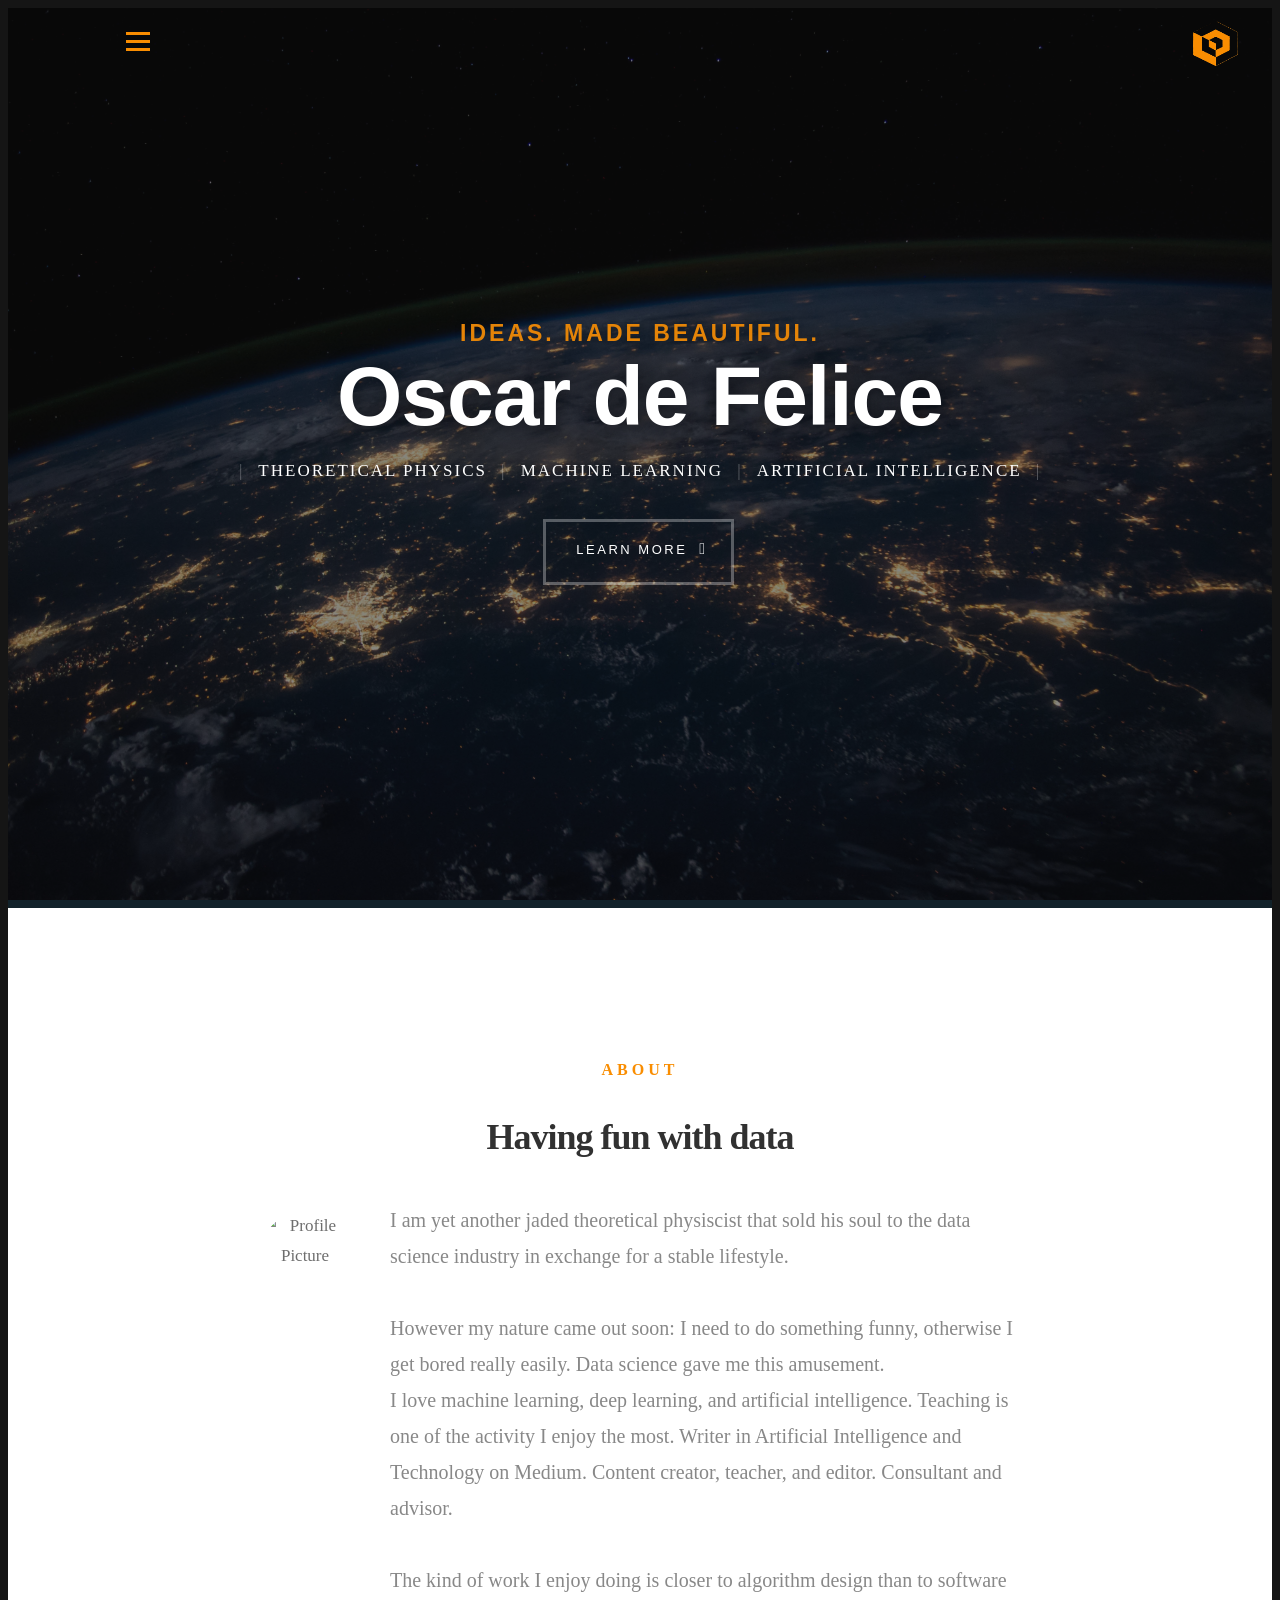
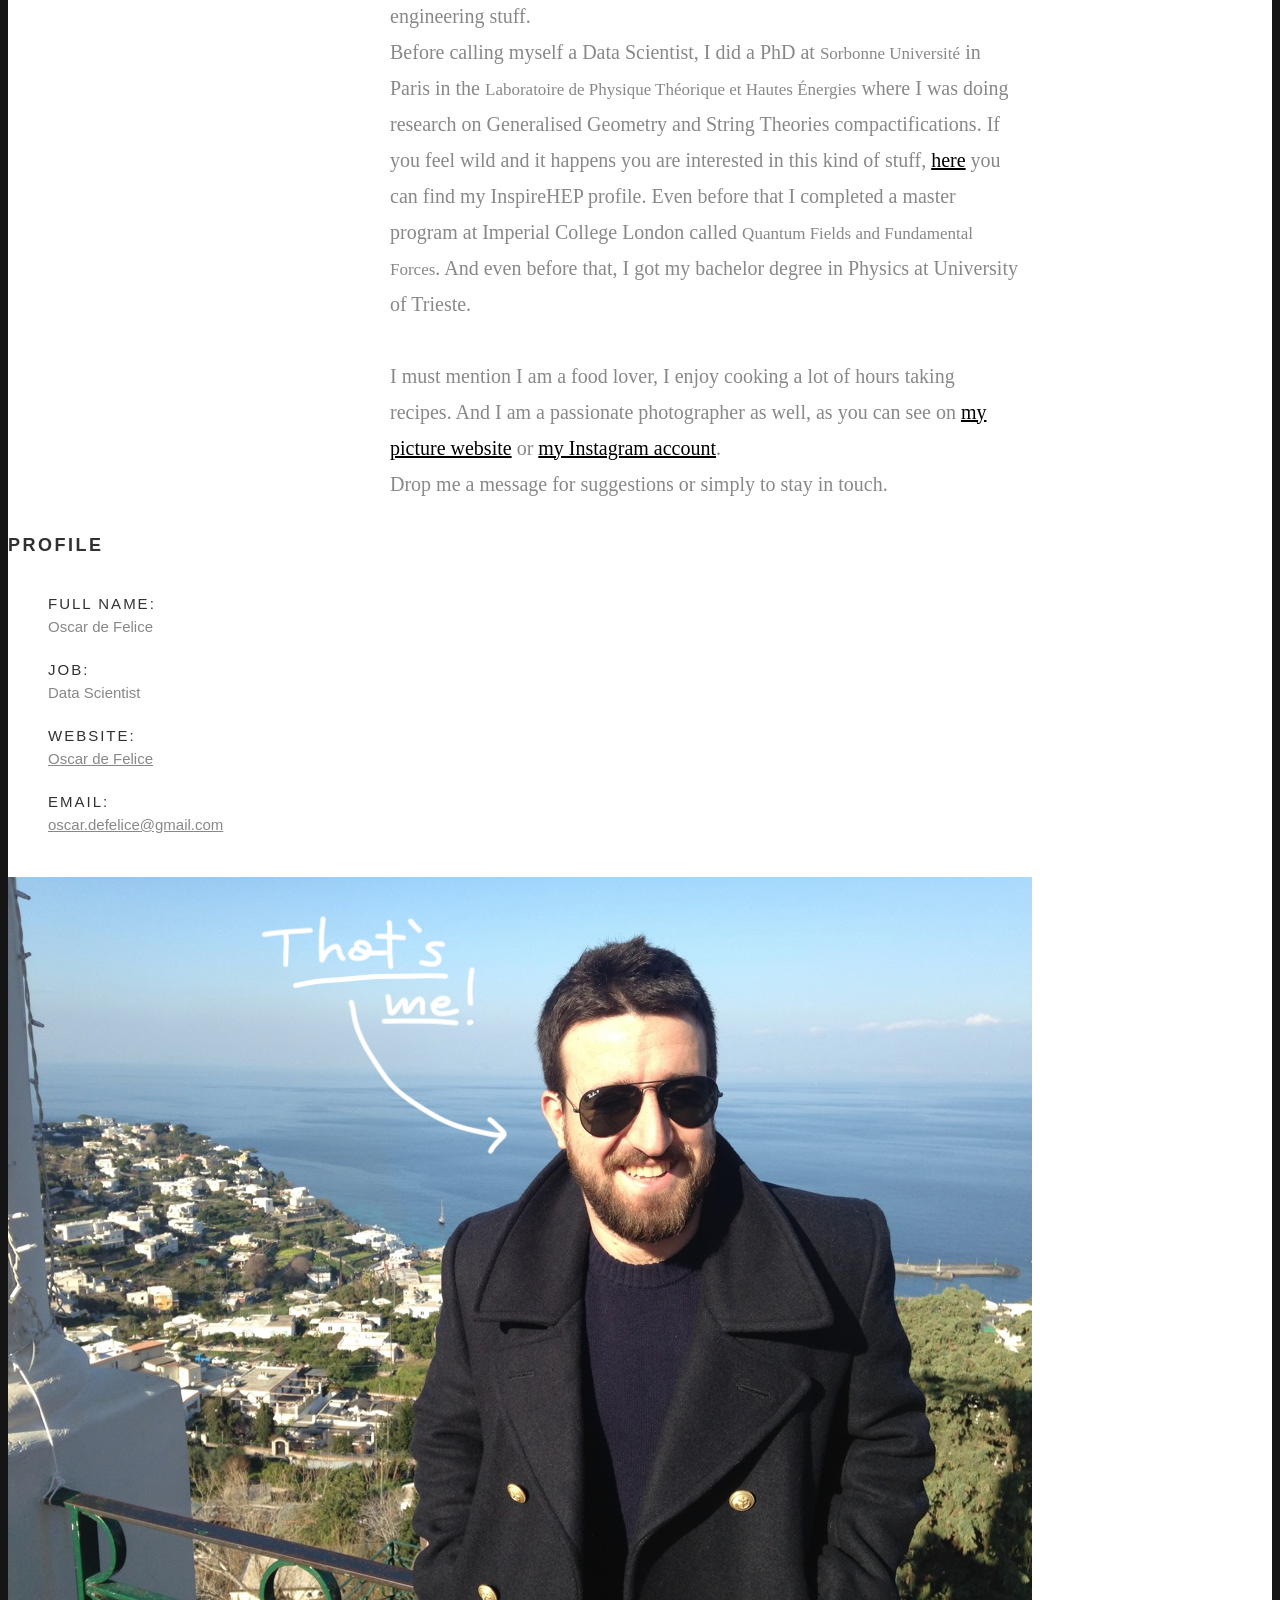
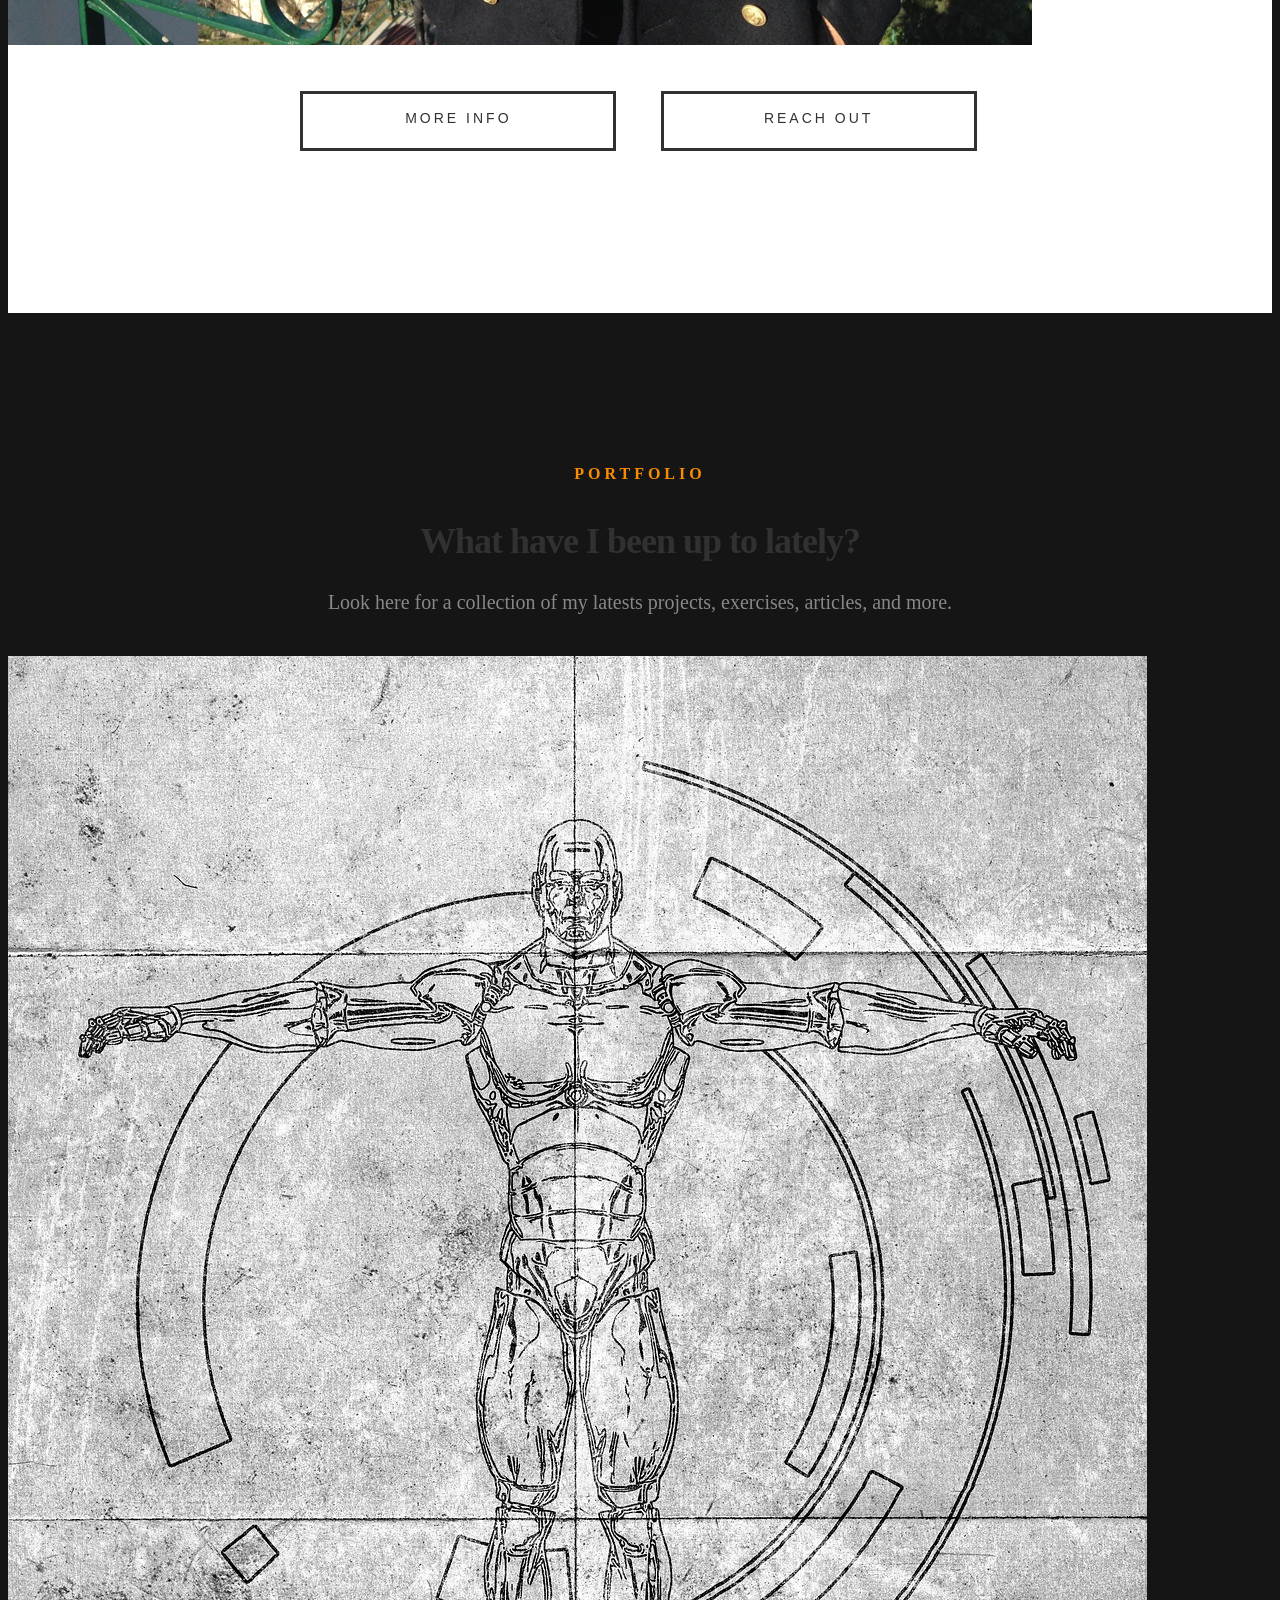
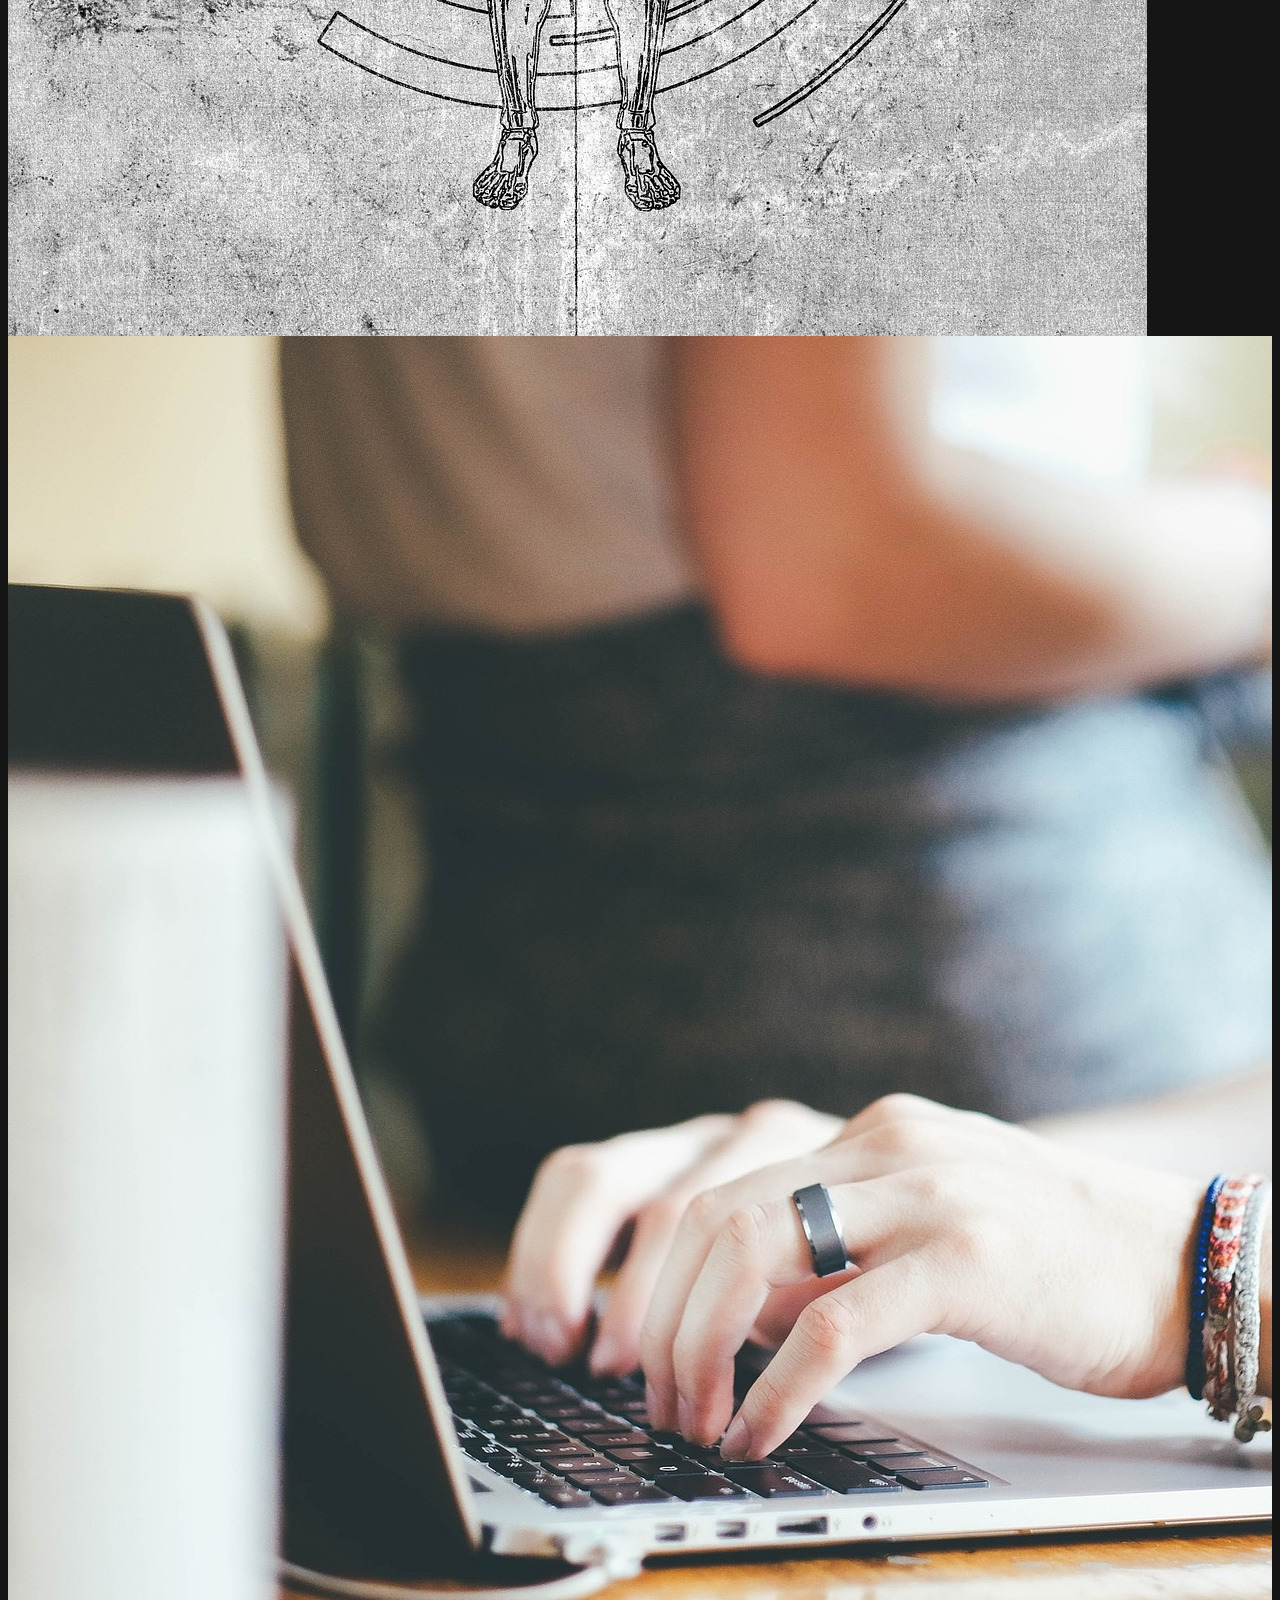
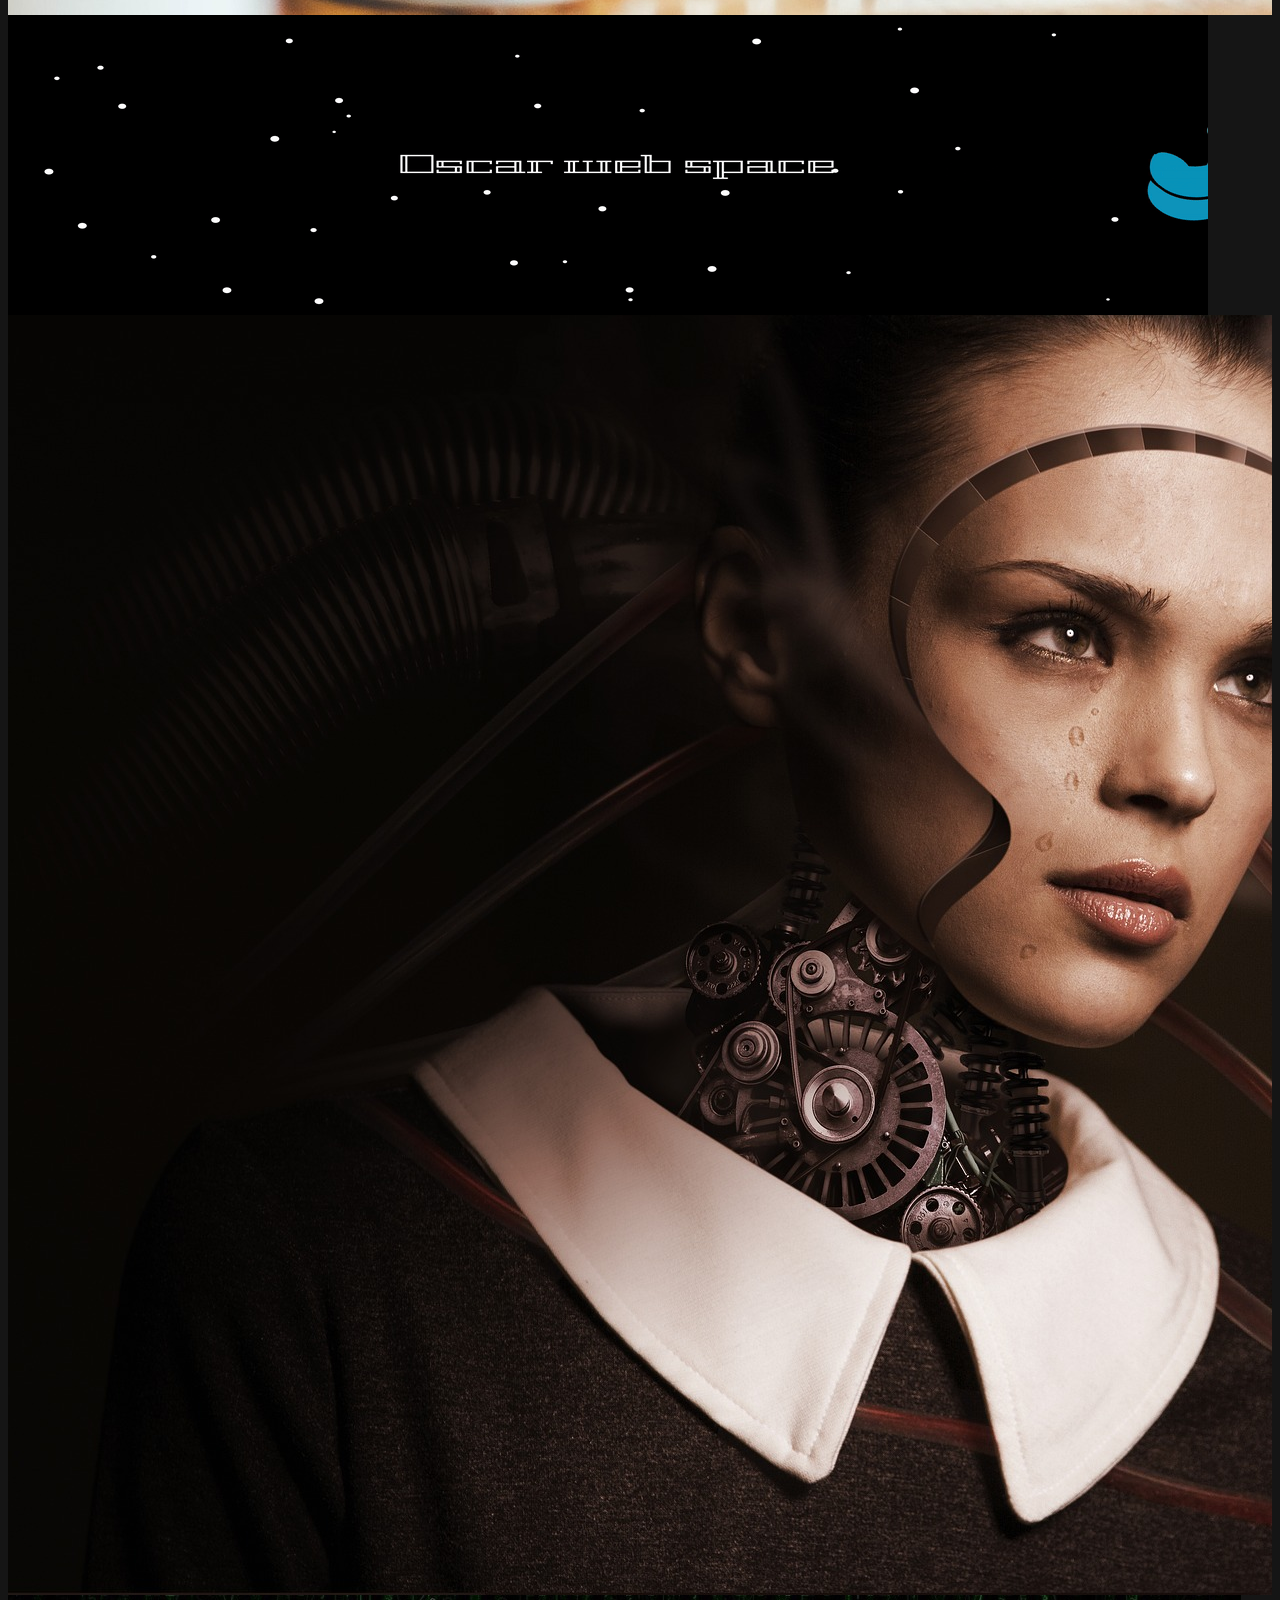
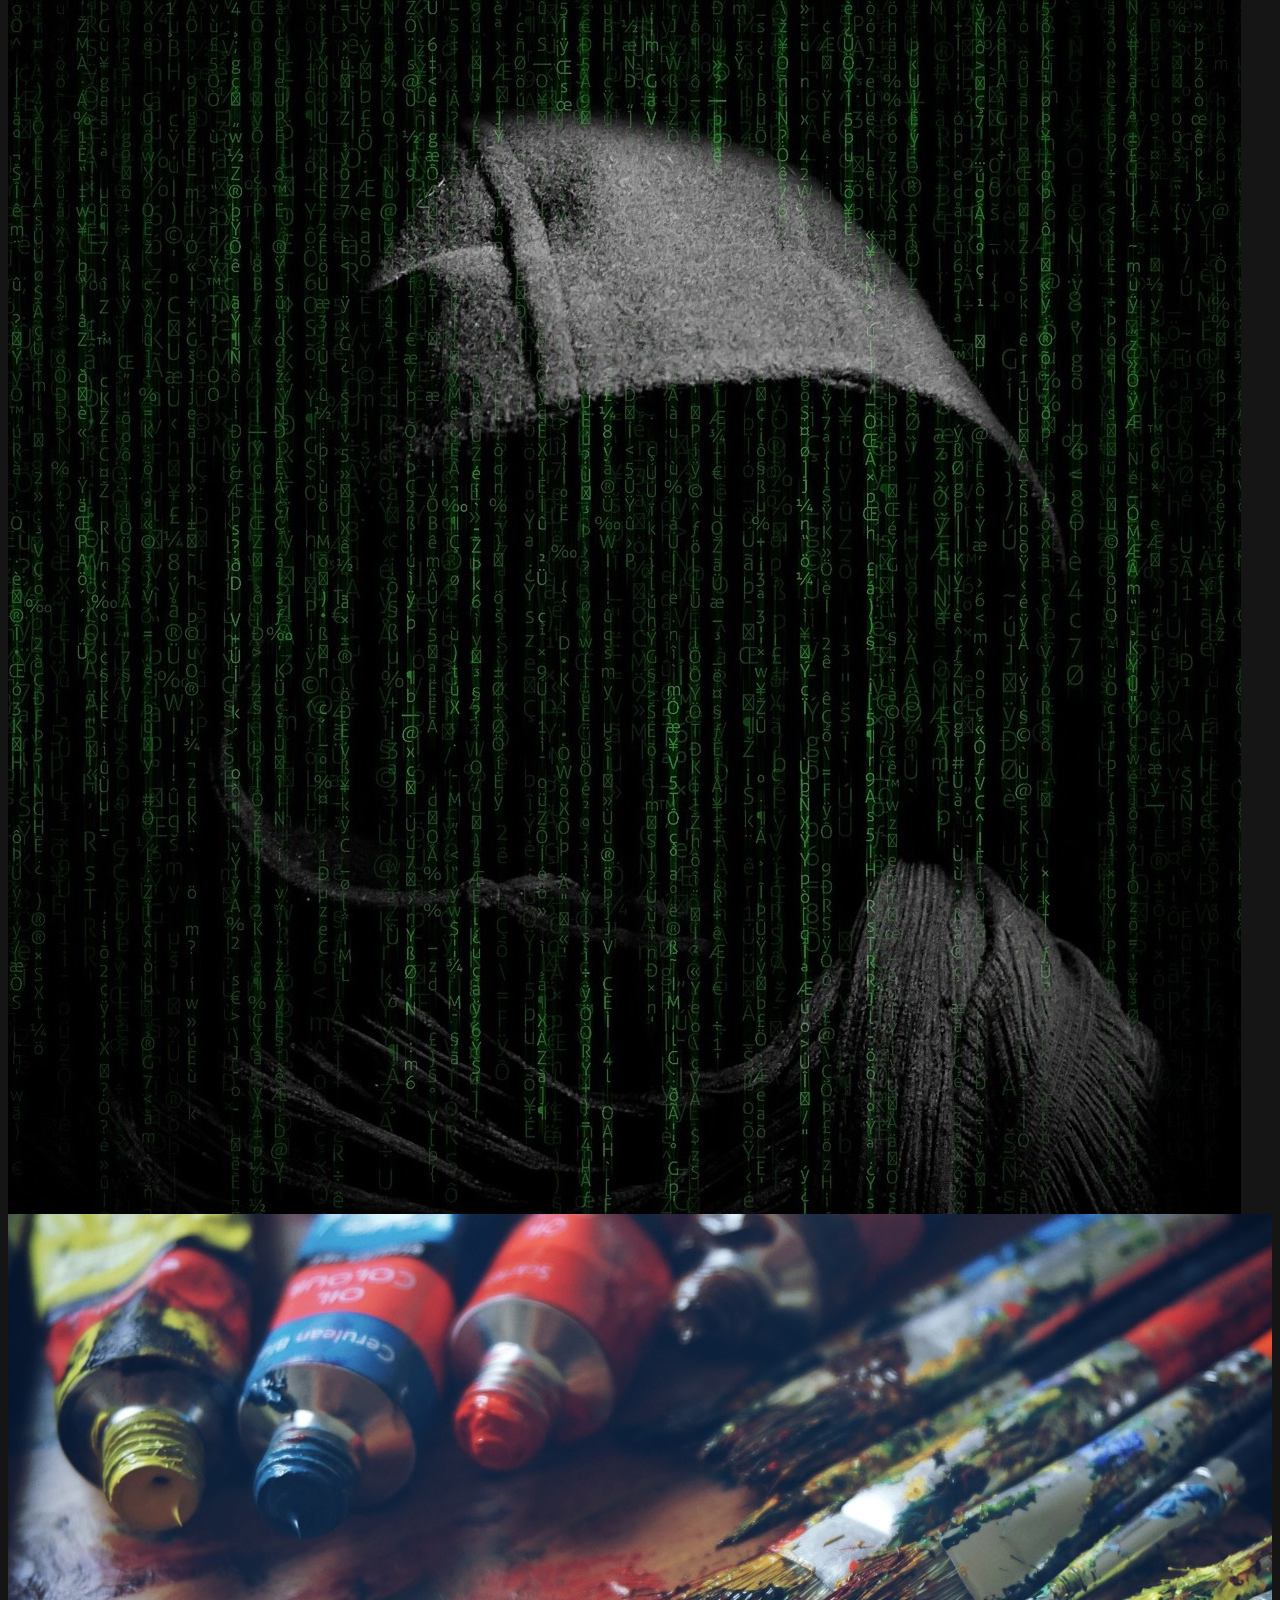
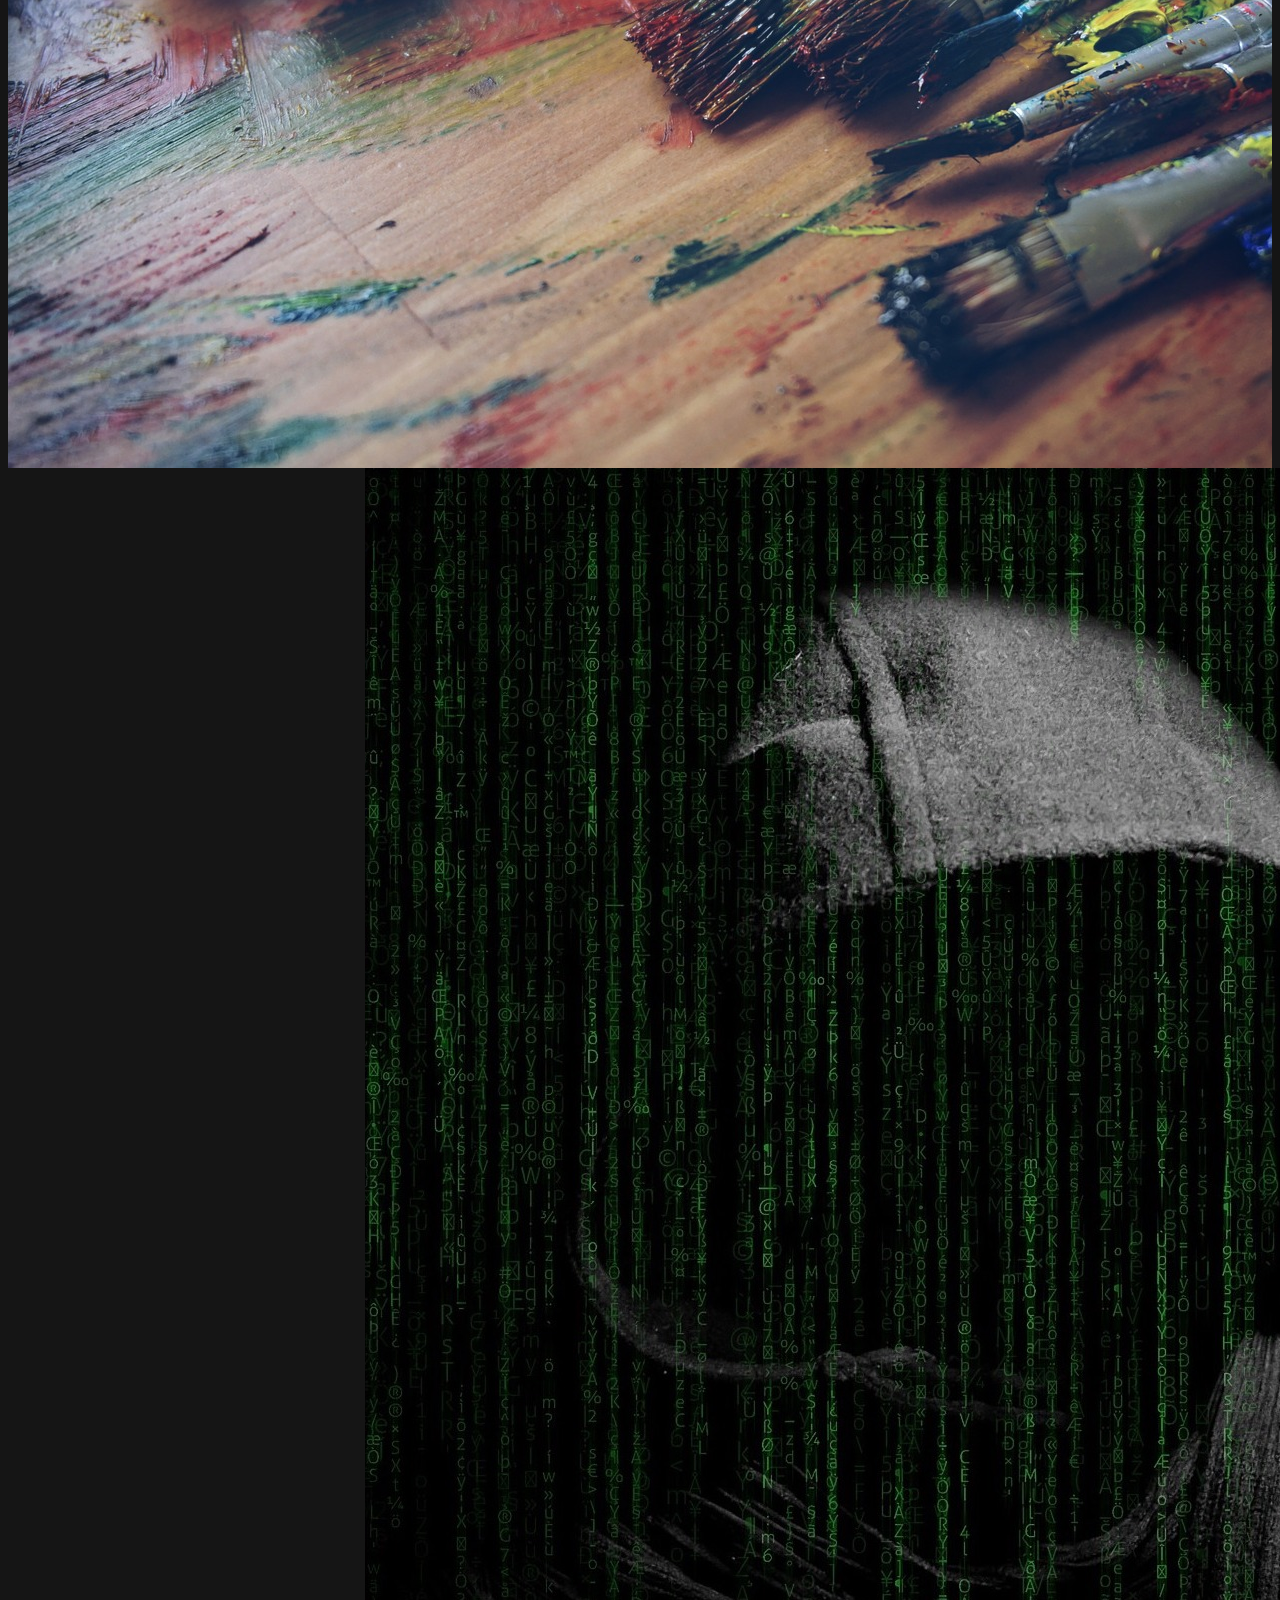
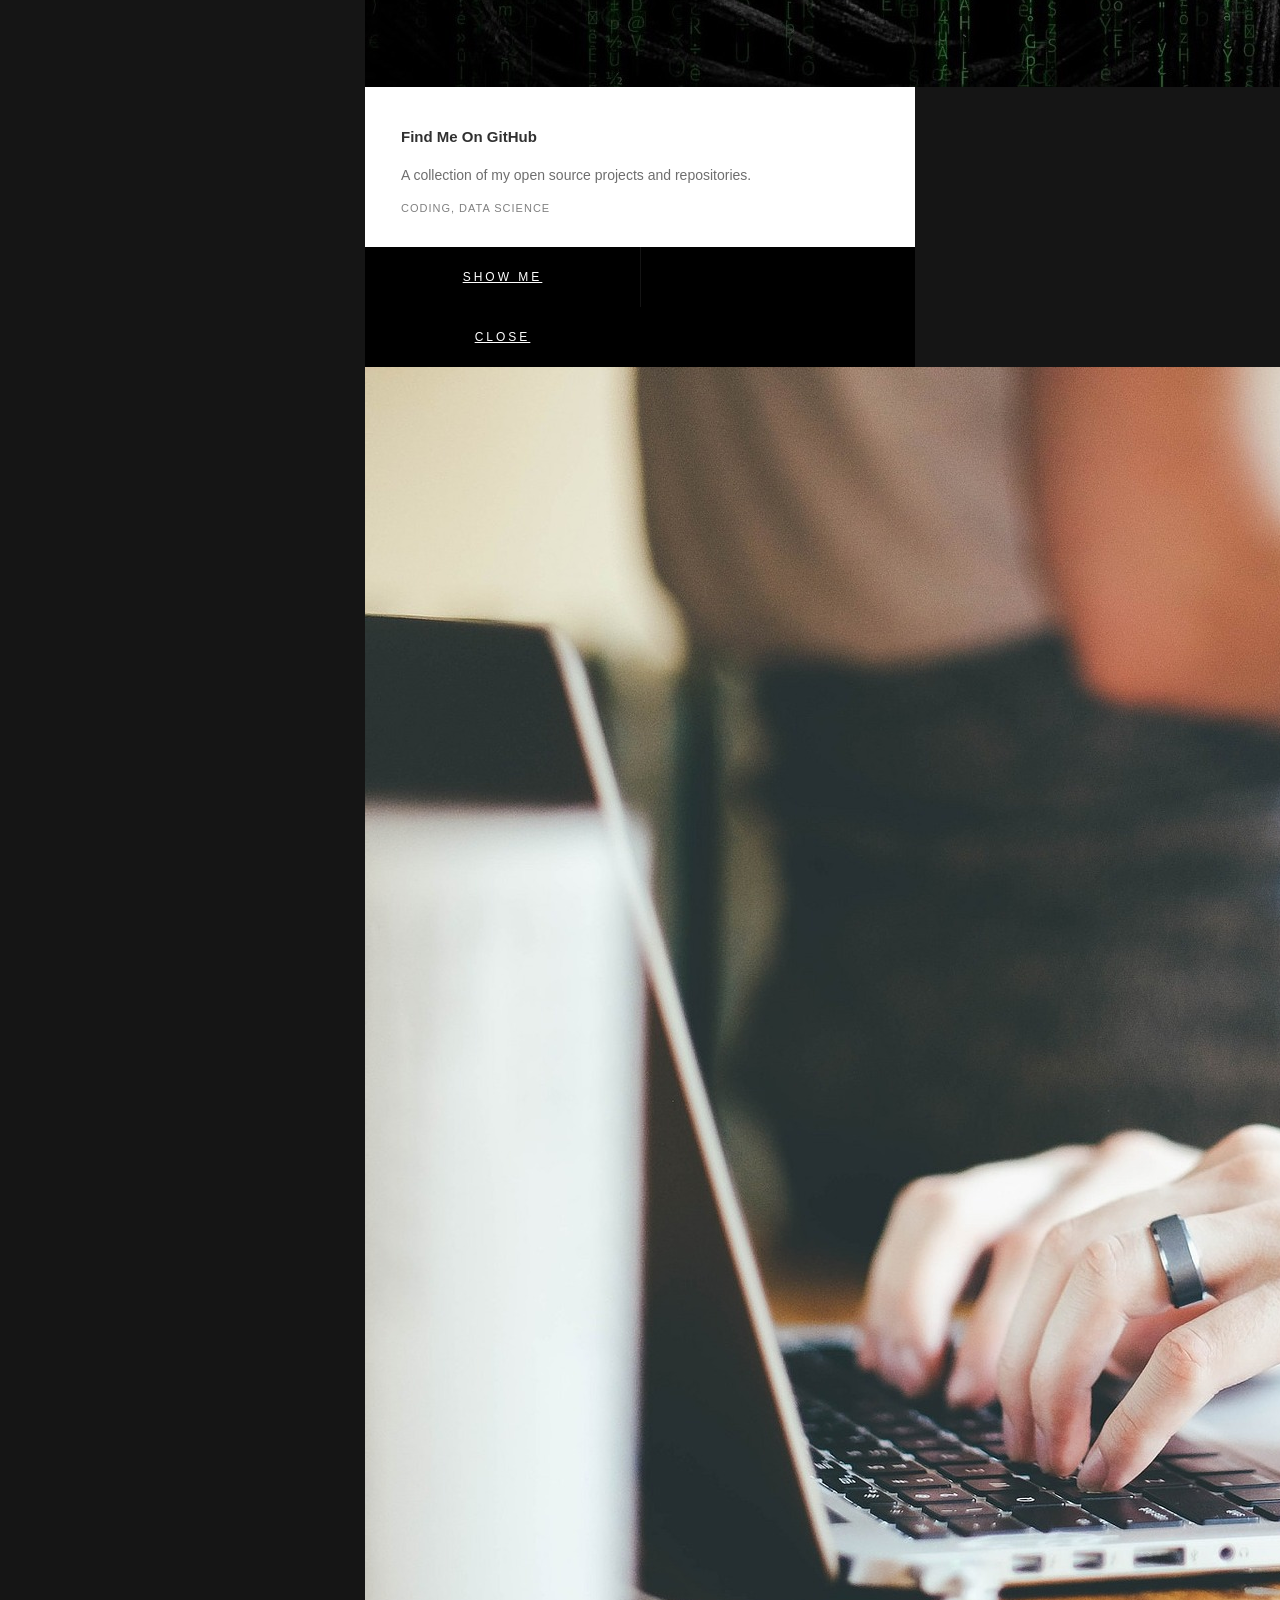
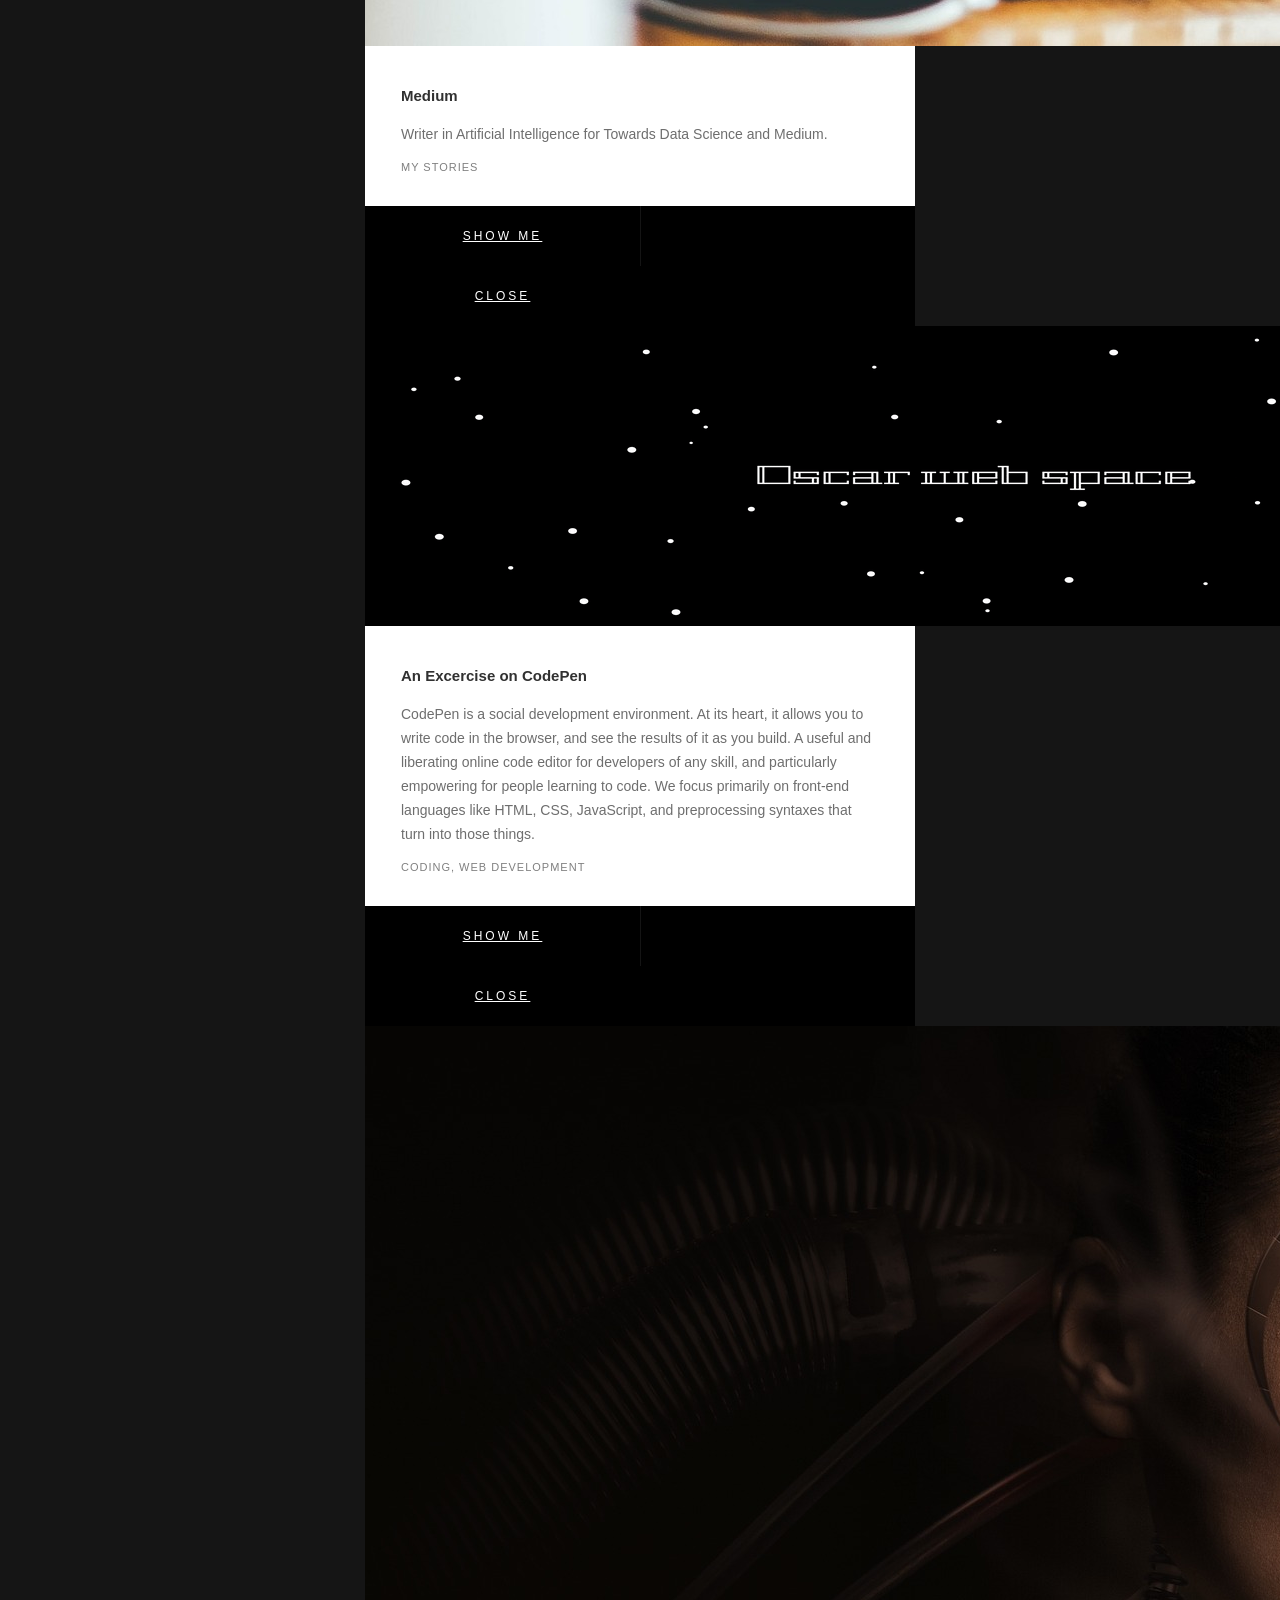
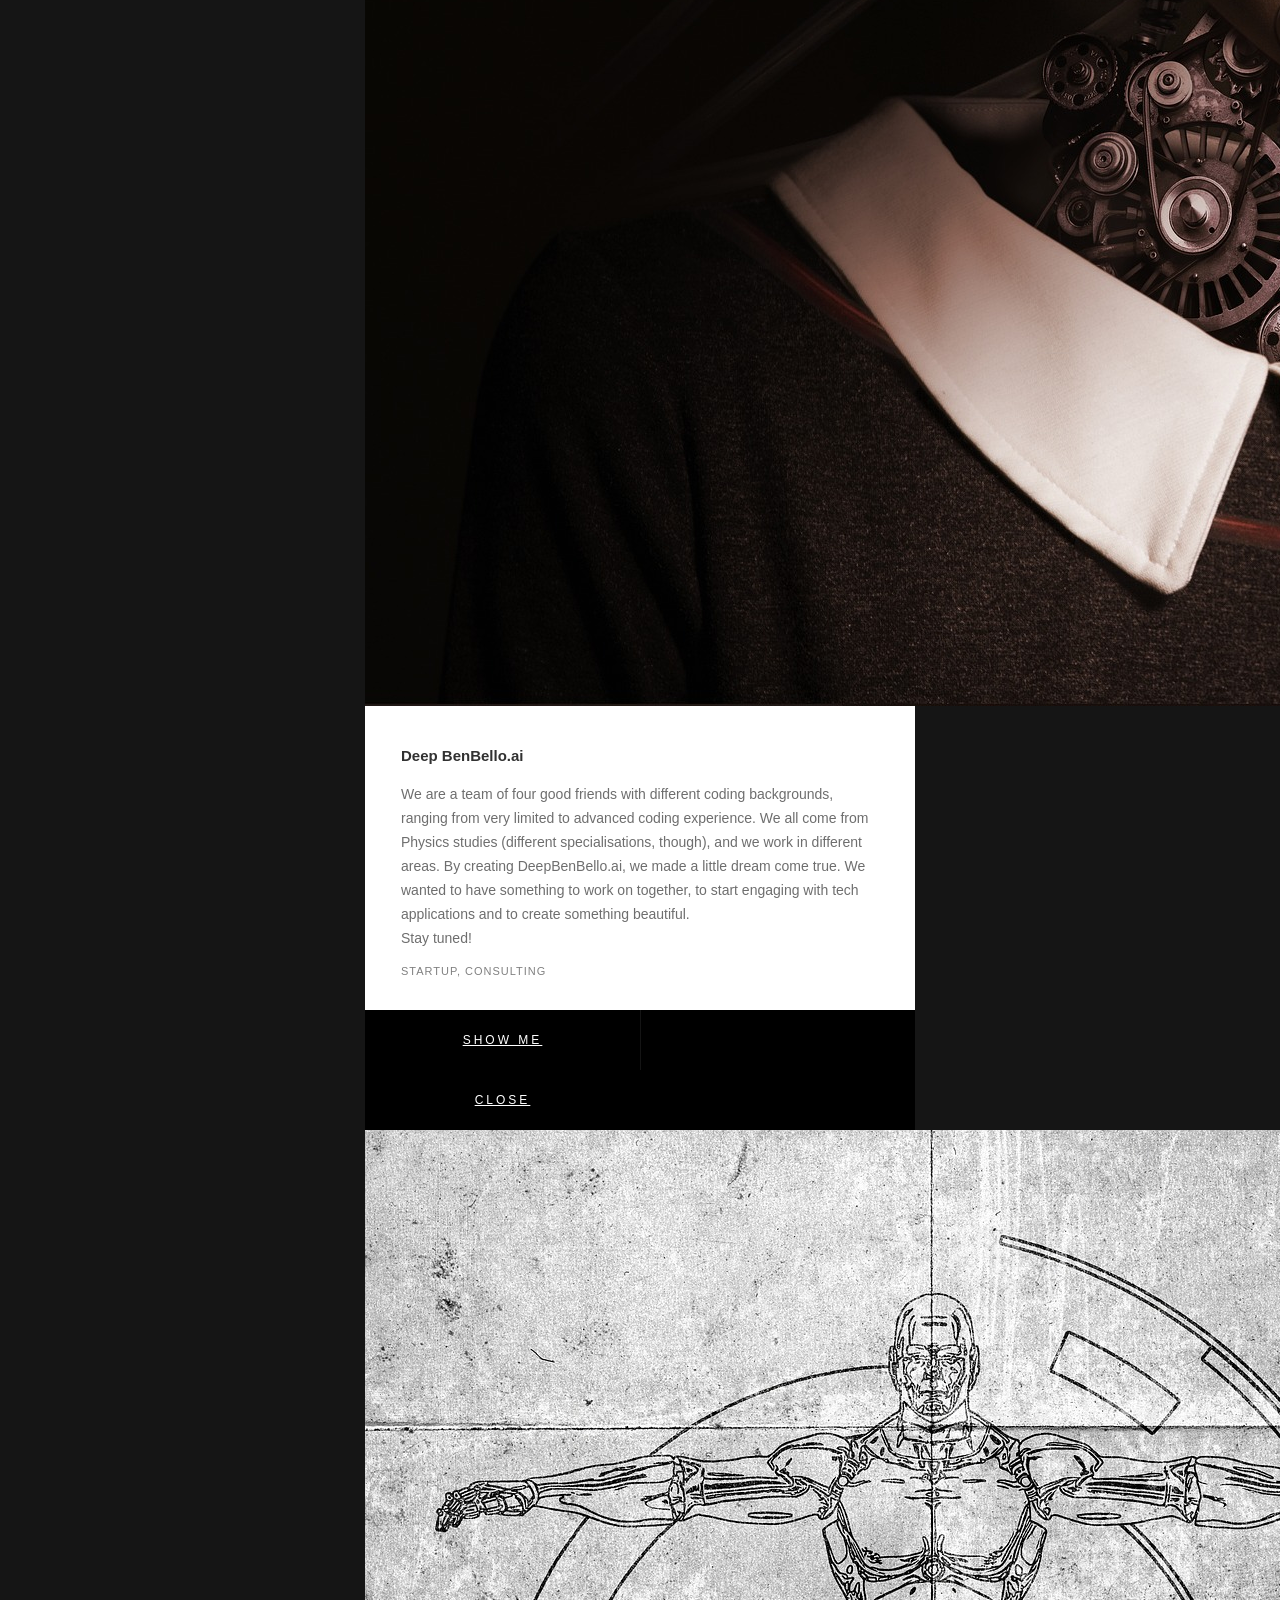
==== commit e2176546: "Update index.html" ====
--- a/index.html
+++ b/index.html
@@ -6,10 +6,10 @@
 
    <!--- basic page needs
    ================================================== -->
-   <meta charset="utf-8">
+  <meta charset="utf-8">
 	<title>Oscar de Felice</title>
-	<meta name="description" content="">
-	<meta name="author" content="">
+	<meta name="description" content="Oscar de Felice webpage">
+	<meta name="author" content="Oscar de Felice">
 
 
    <!-- mobile specific metas
@@ -29,7 +29,7 @@
 
    <!-- favicons
 	================================================== -->
-    <link rel="icon" type="image/png" sizes="567x567"  href="./images/OscarLogoColour-noName.png">
+  <link rel="icon" type="image/png" sizes="567x567"  href="./images/OscarLogoColour-noName.png">
 	<link rel="manifest" href="/site.webmanifest">
 	<link rel="mask-icon" href="/safari-pinned-tab.svg" color="#5bbad5">
 	<meta name="msapplication-TileColor" content="#da532c">
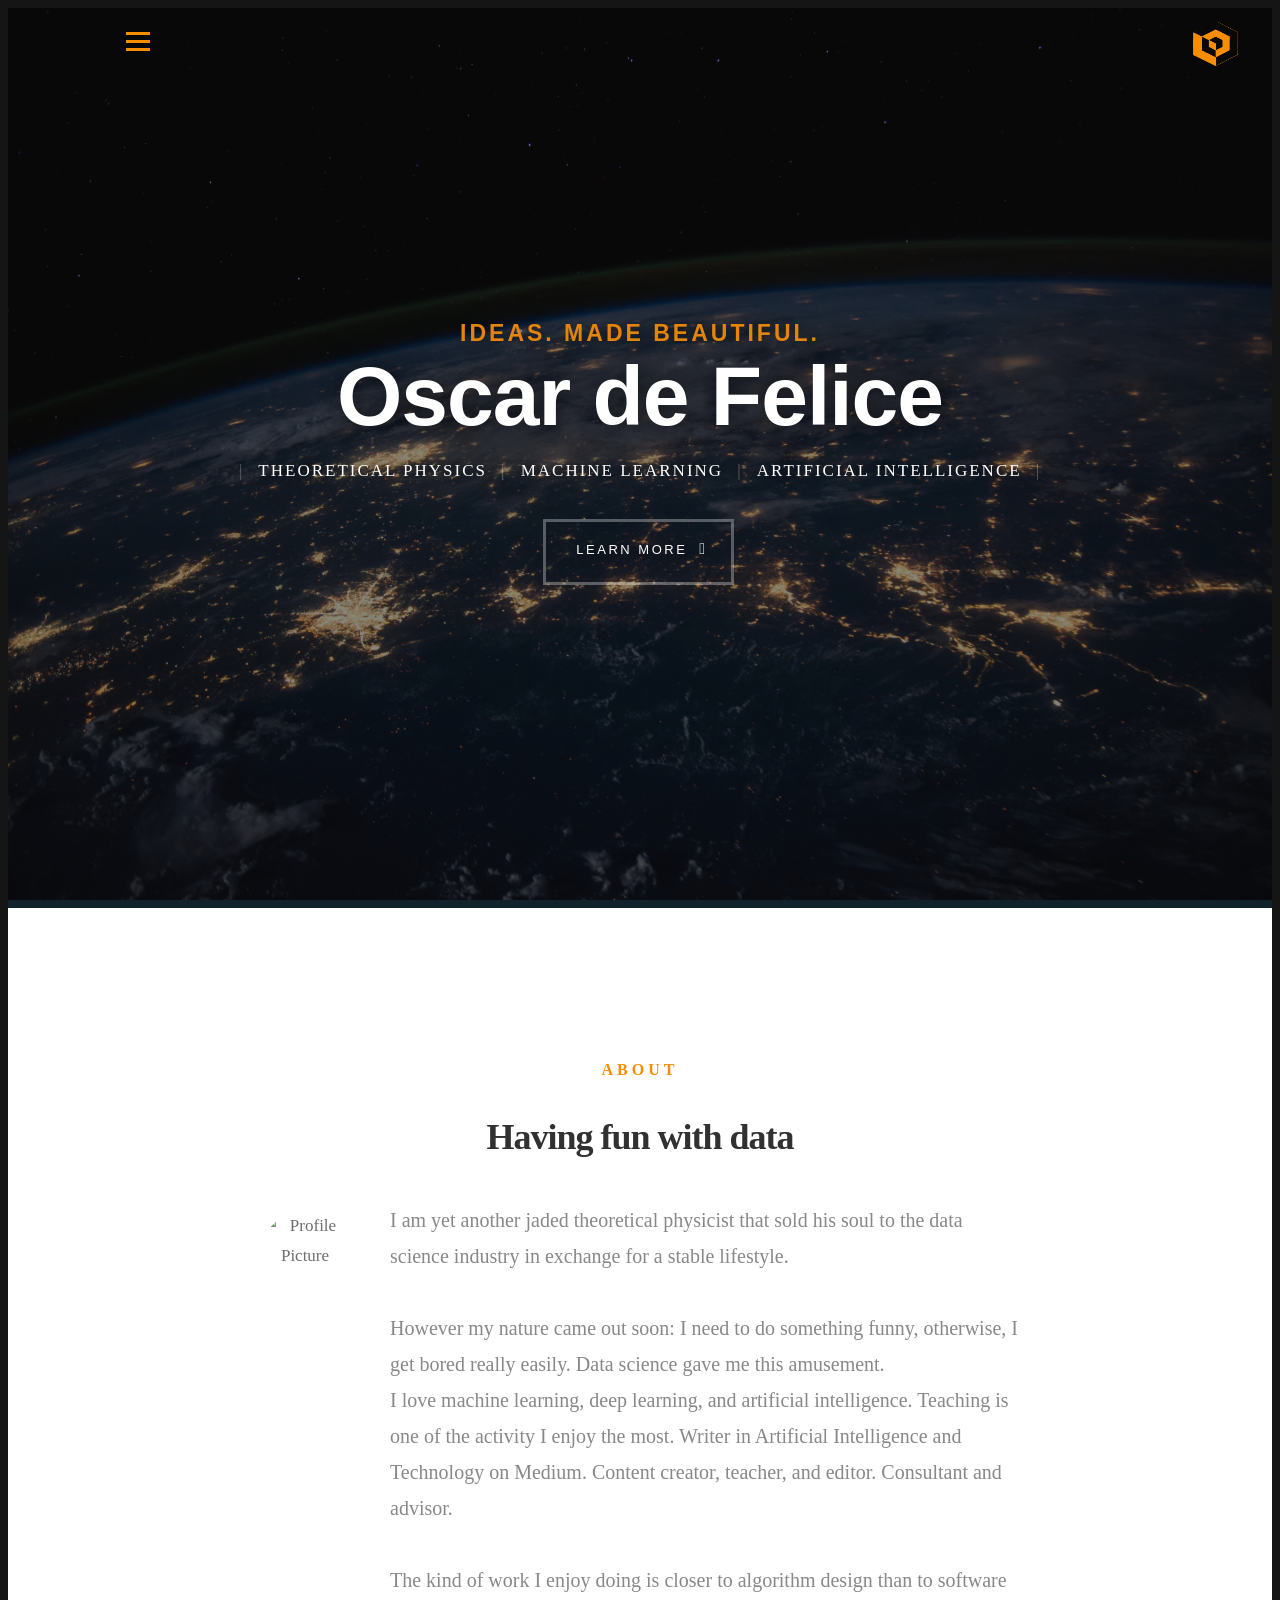
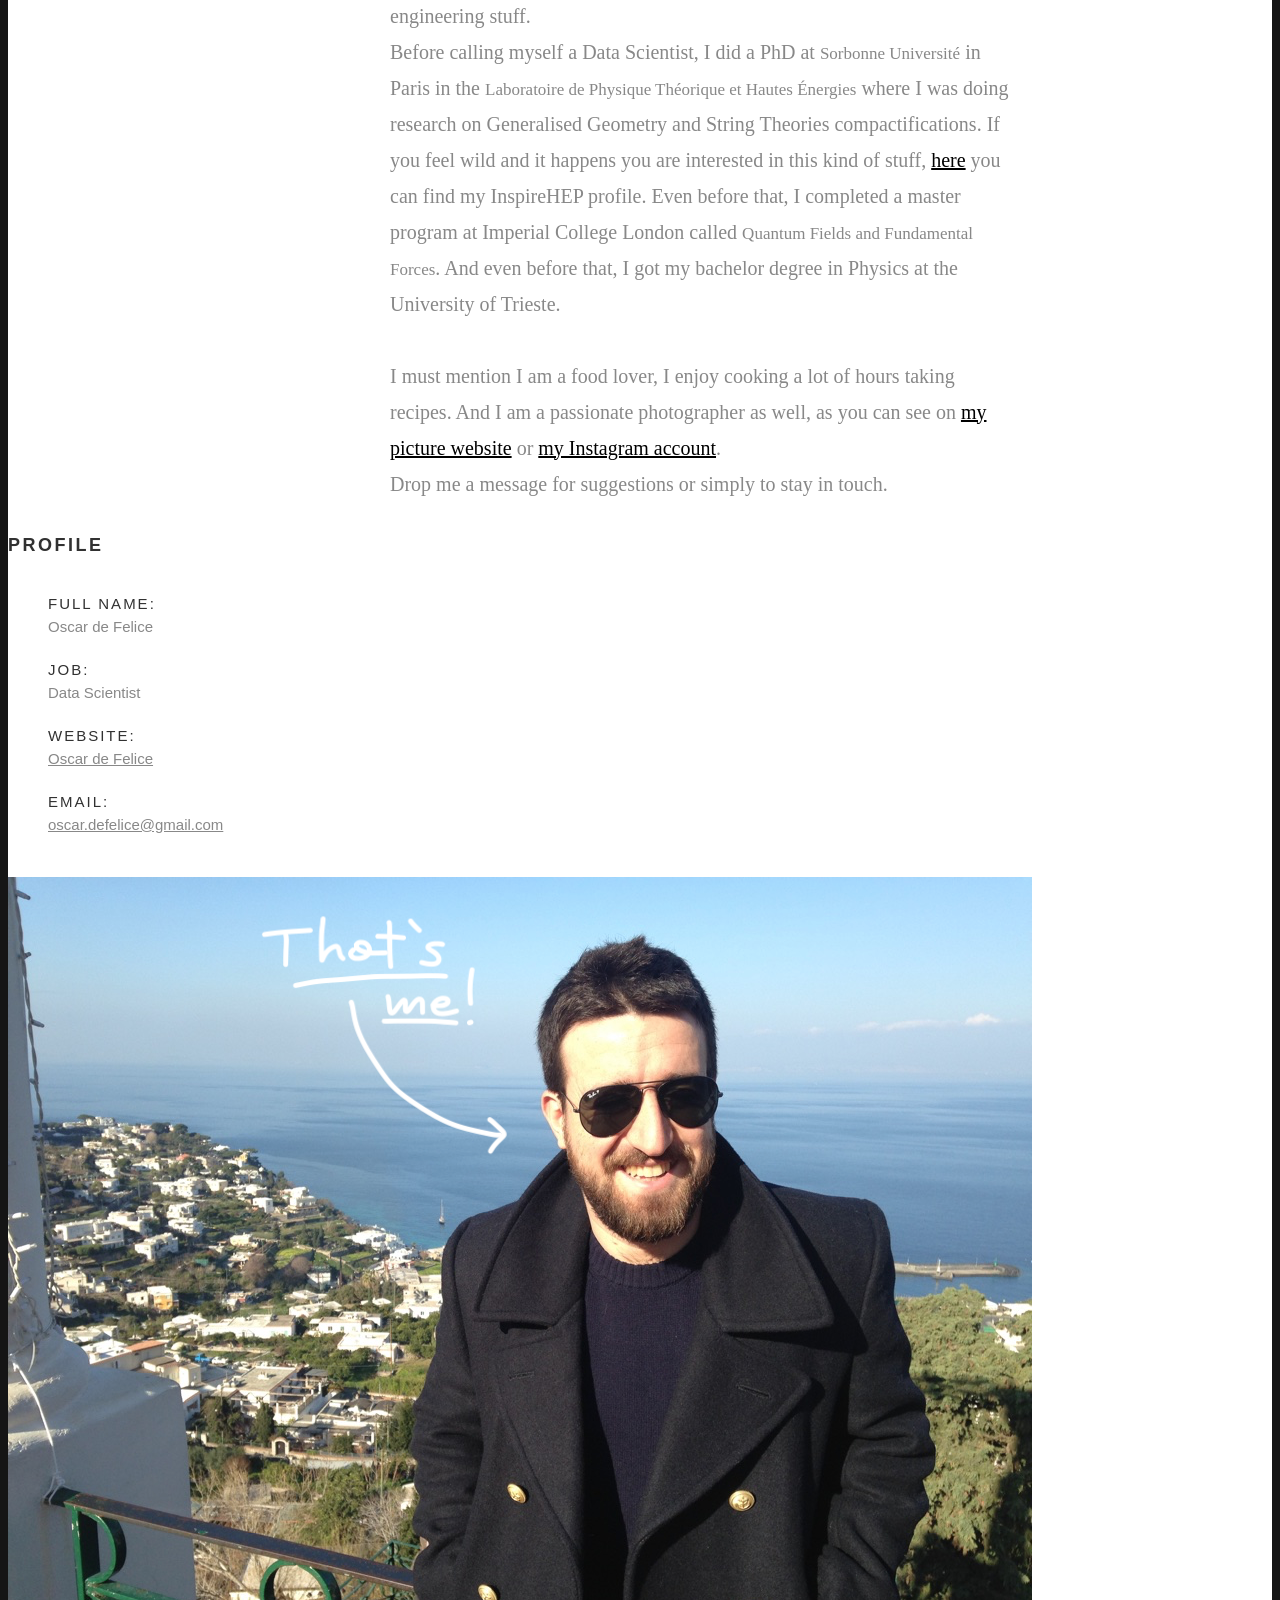
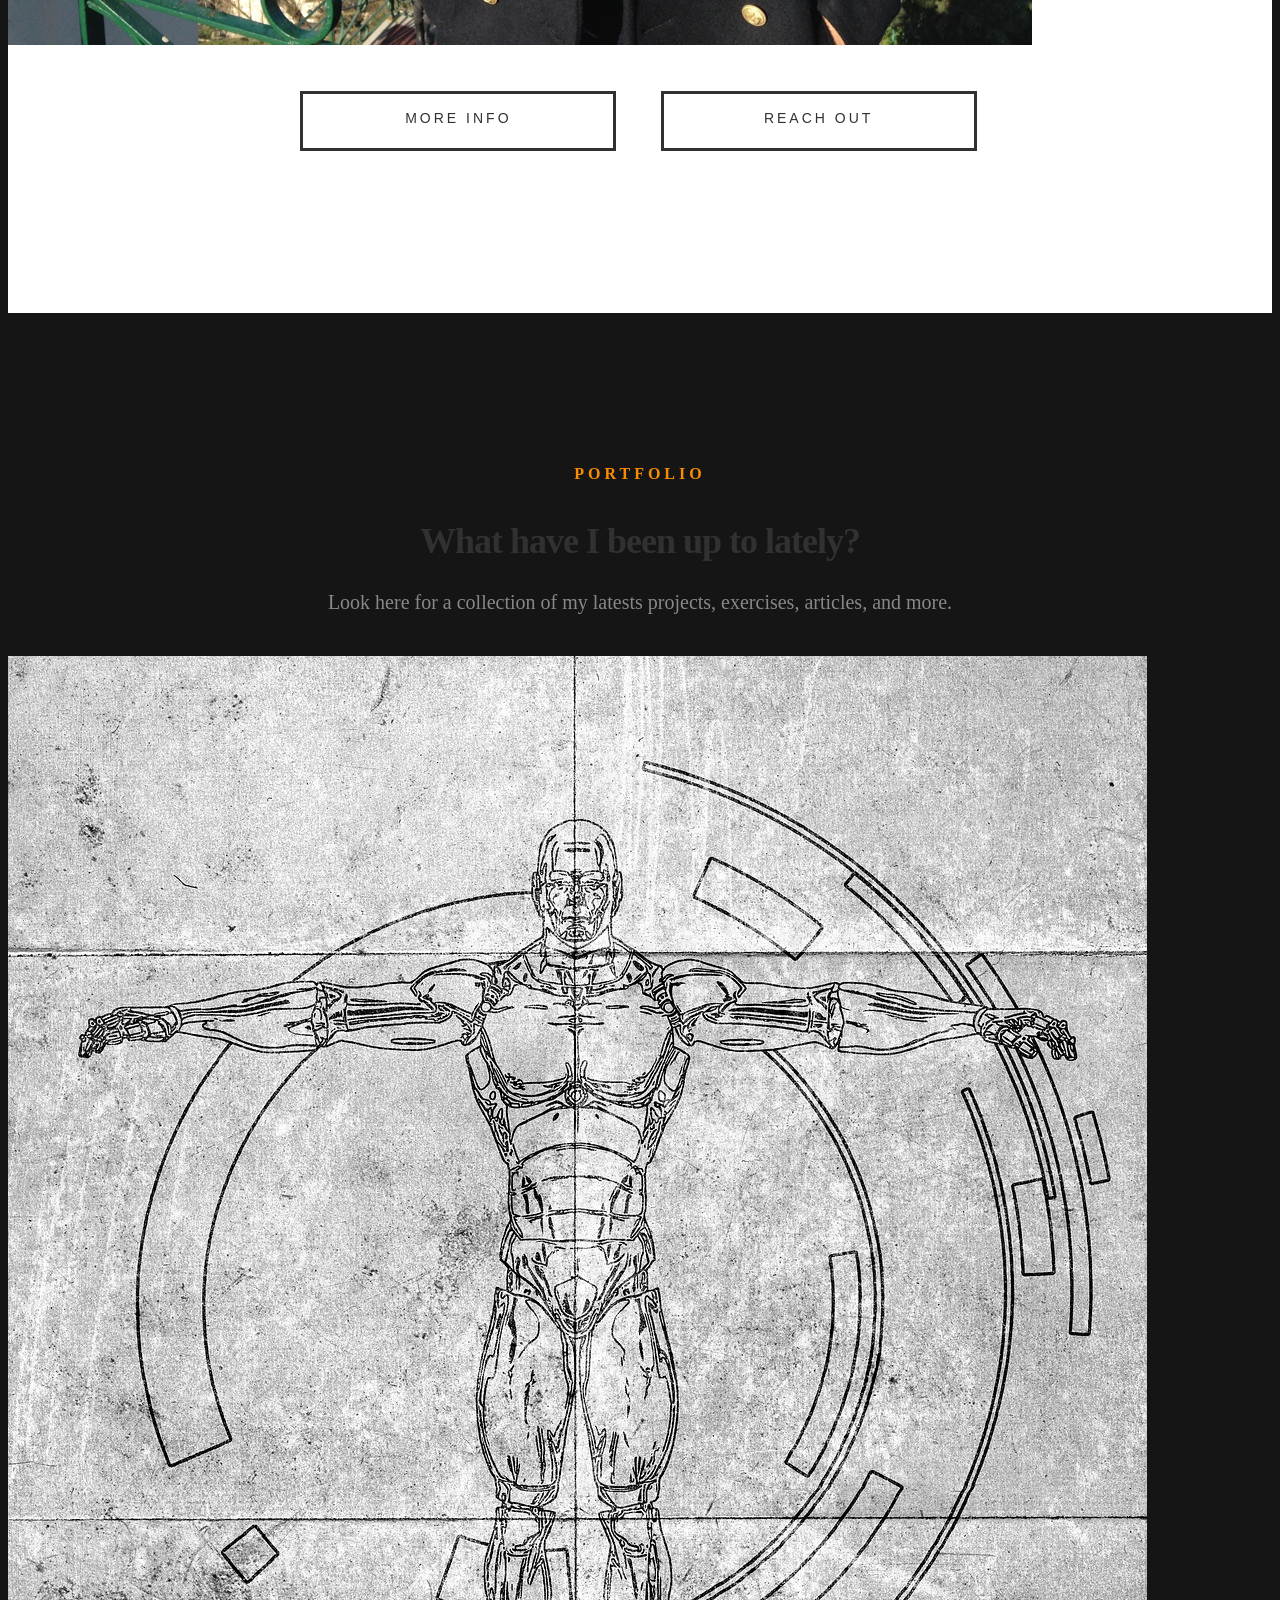
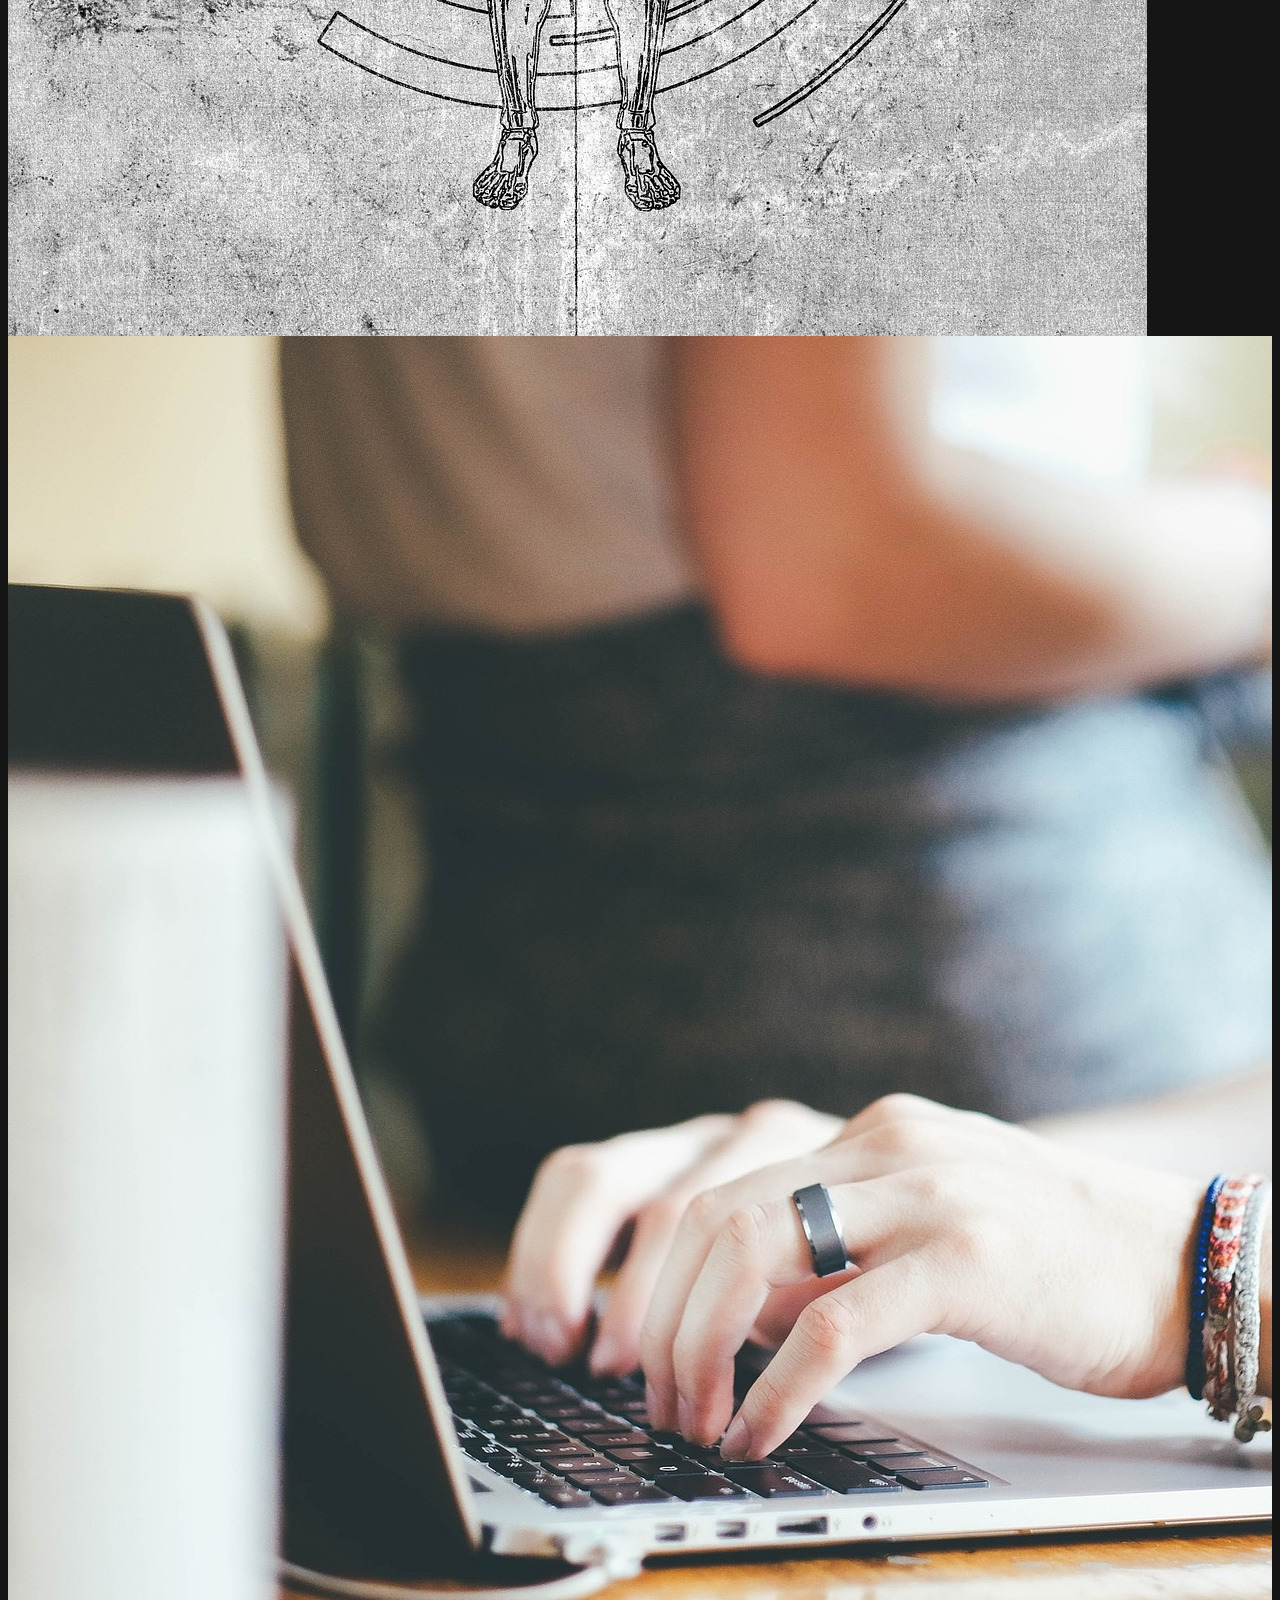
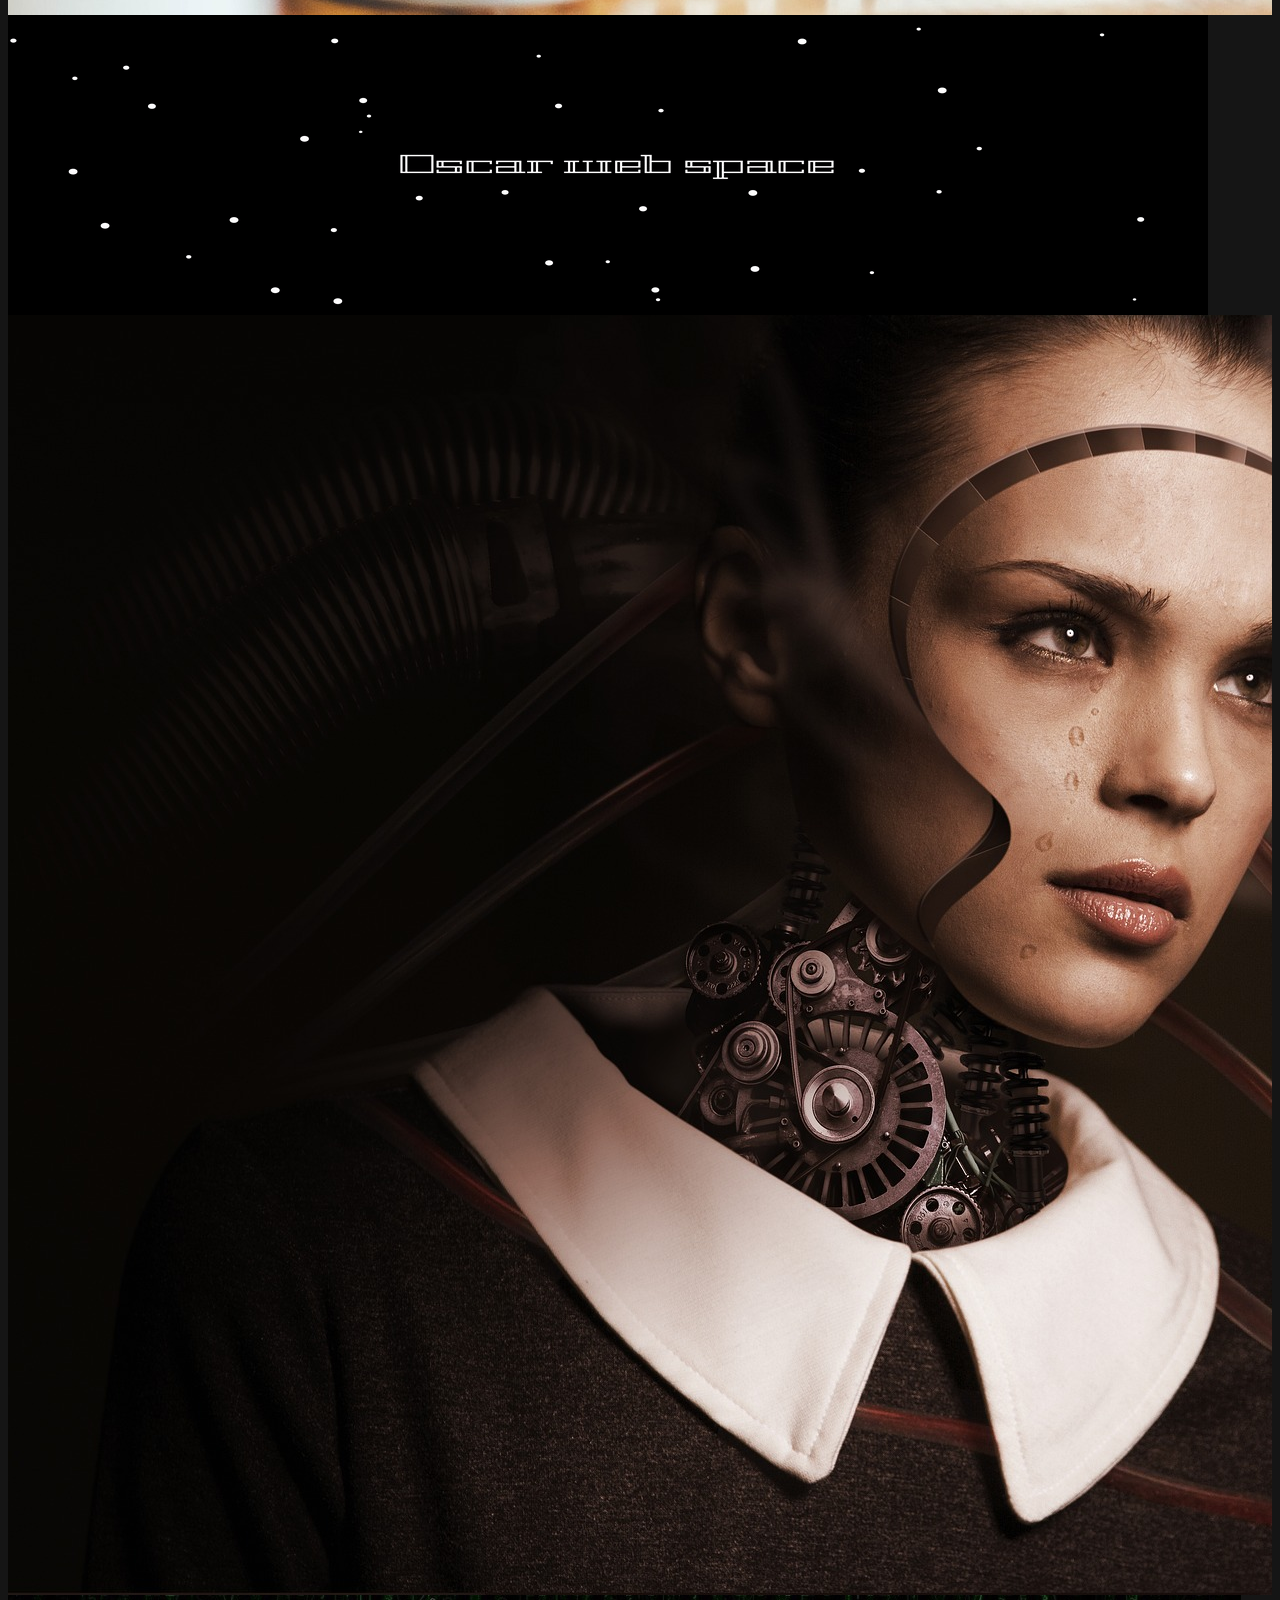
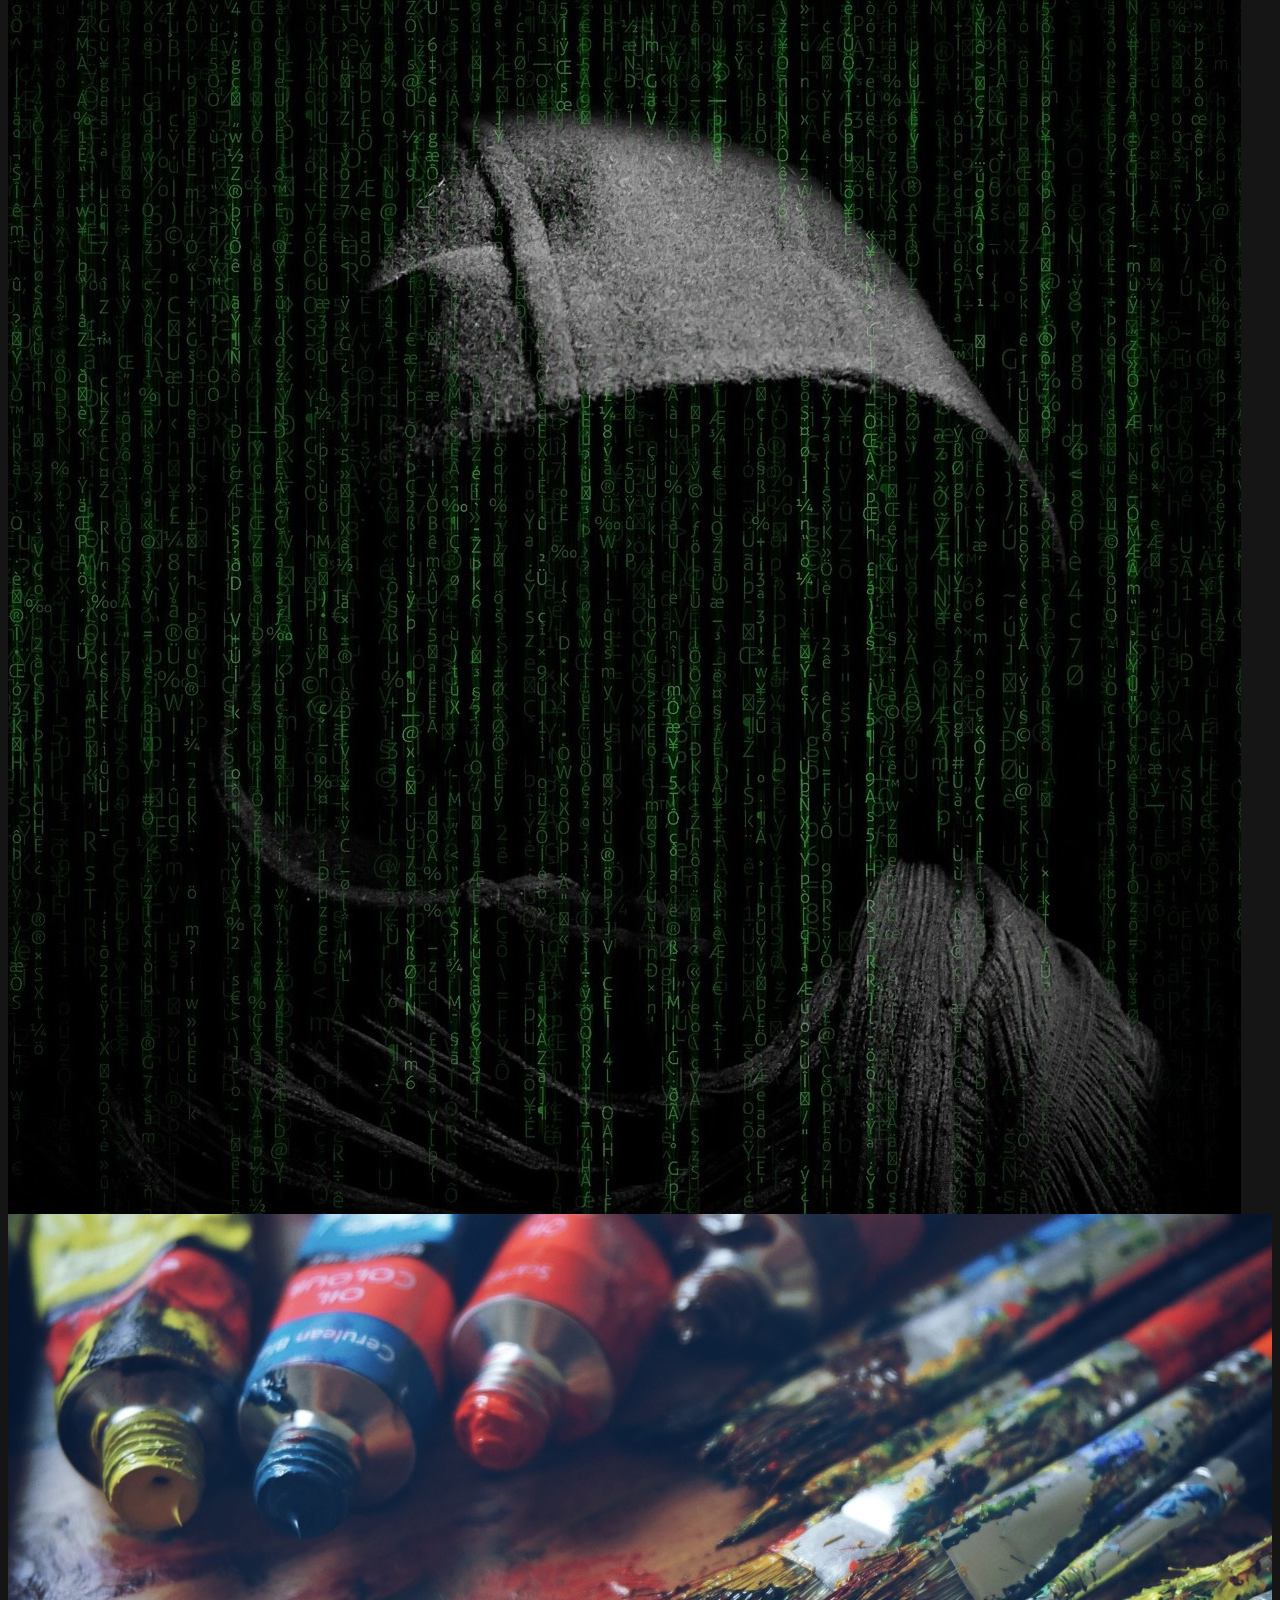
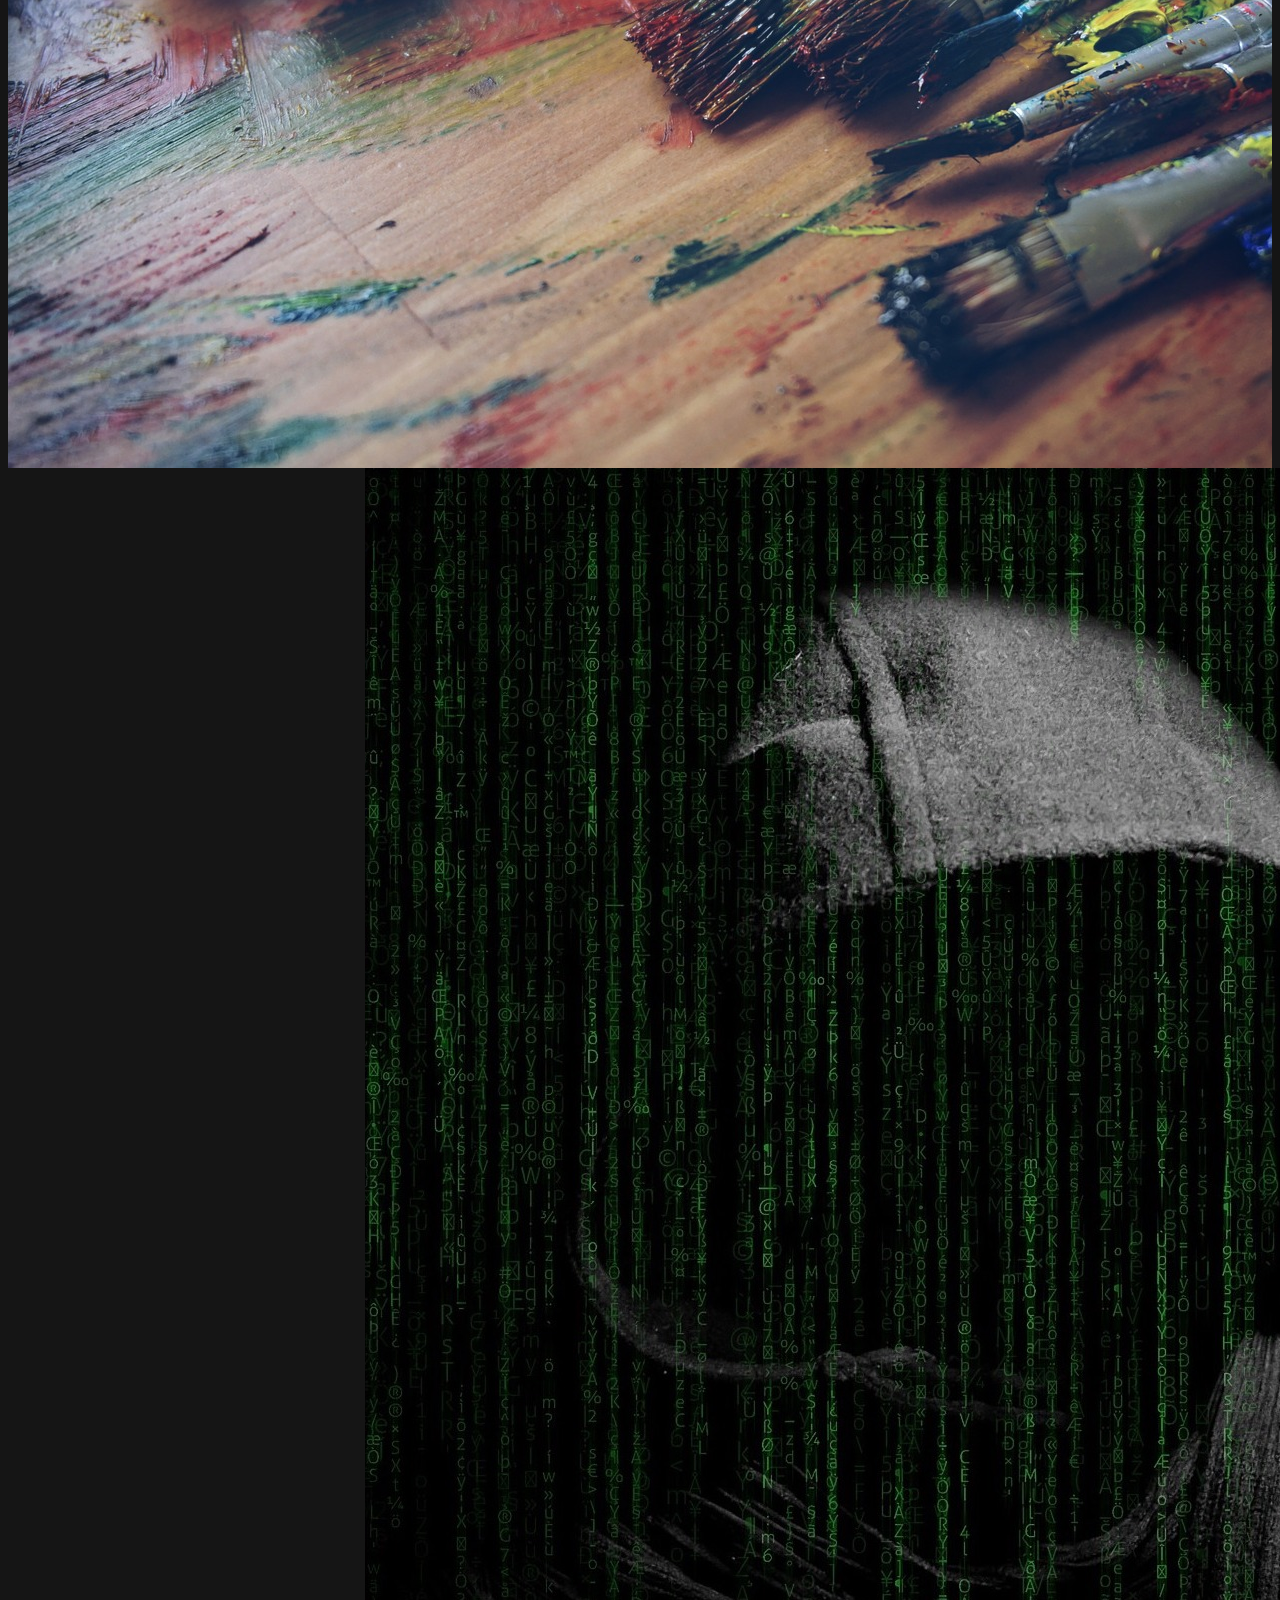
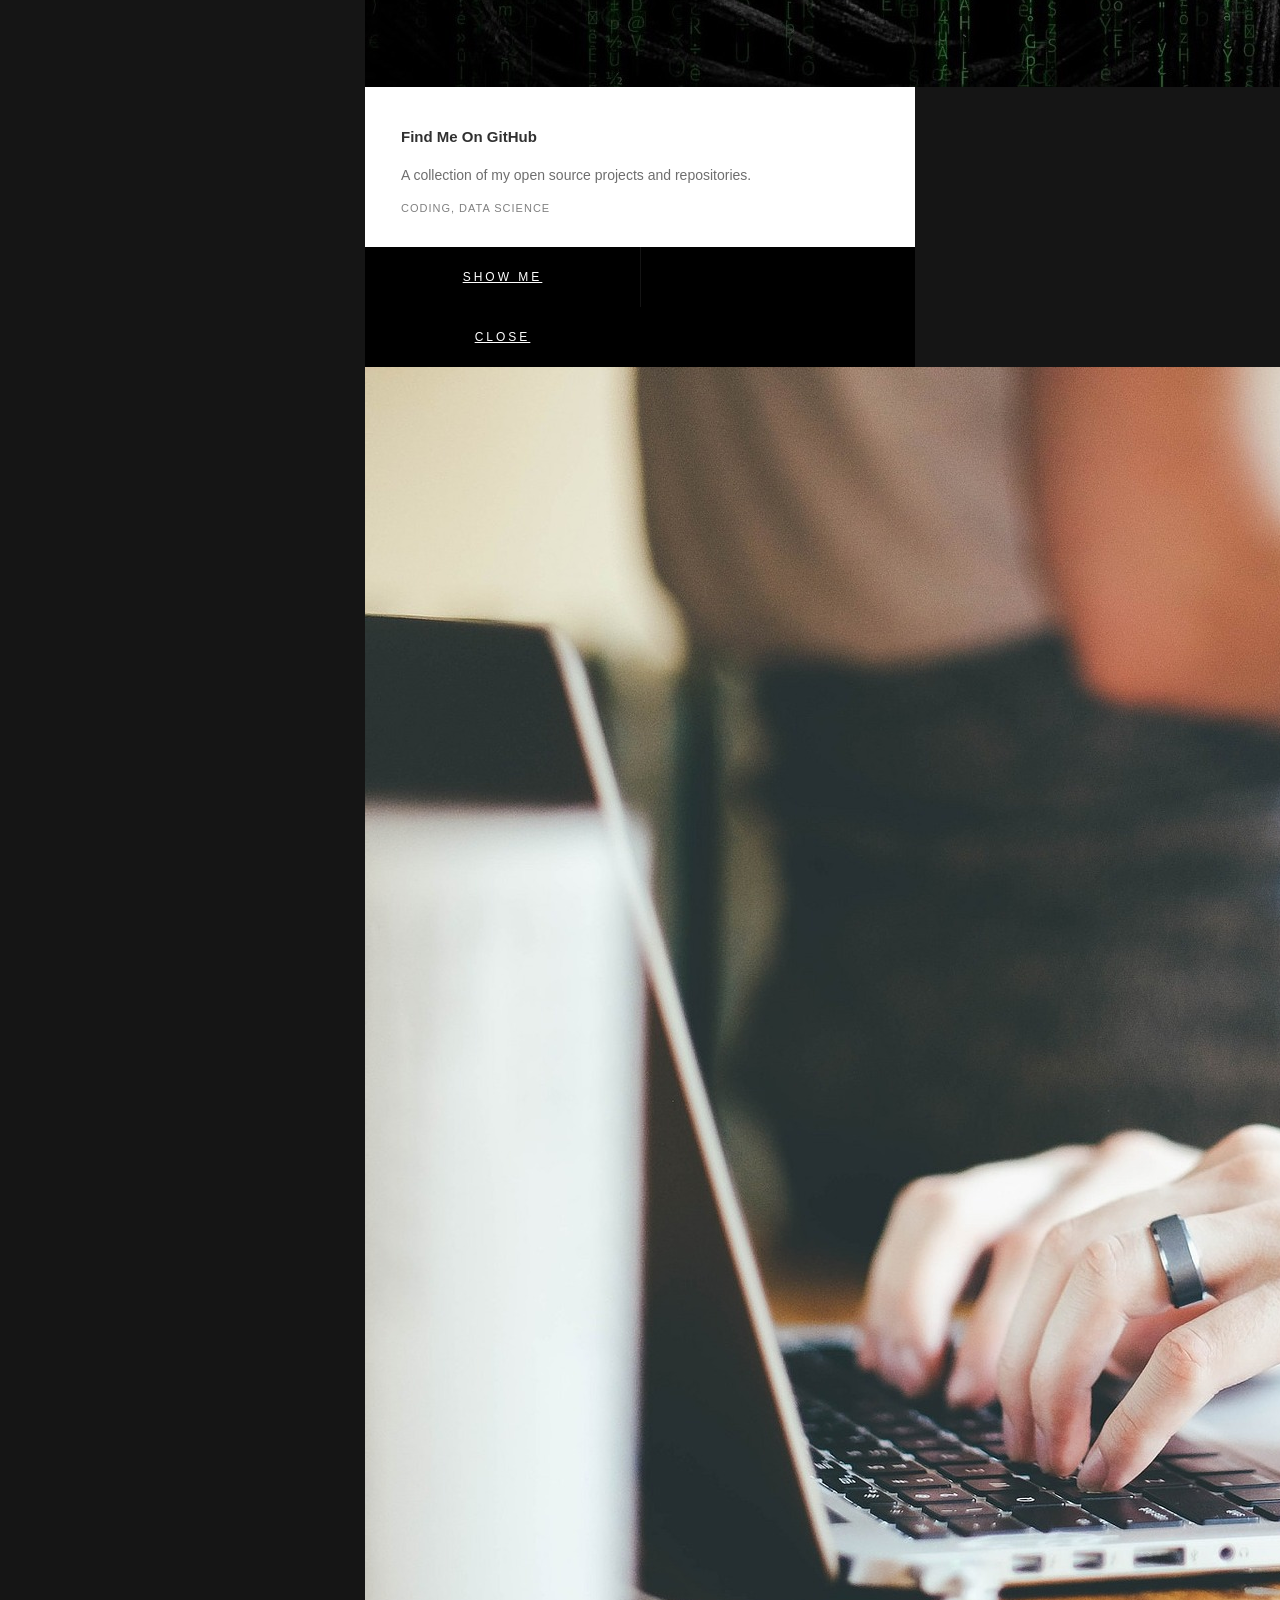
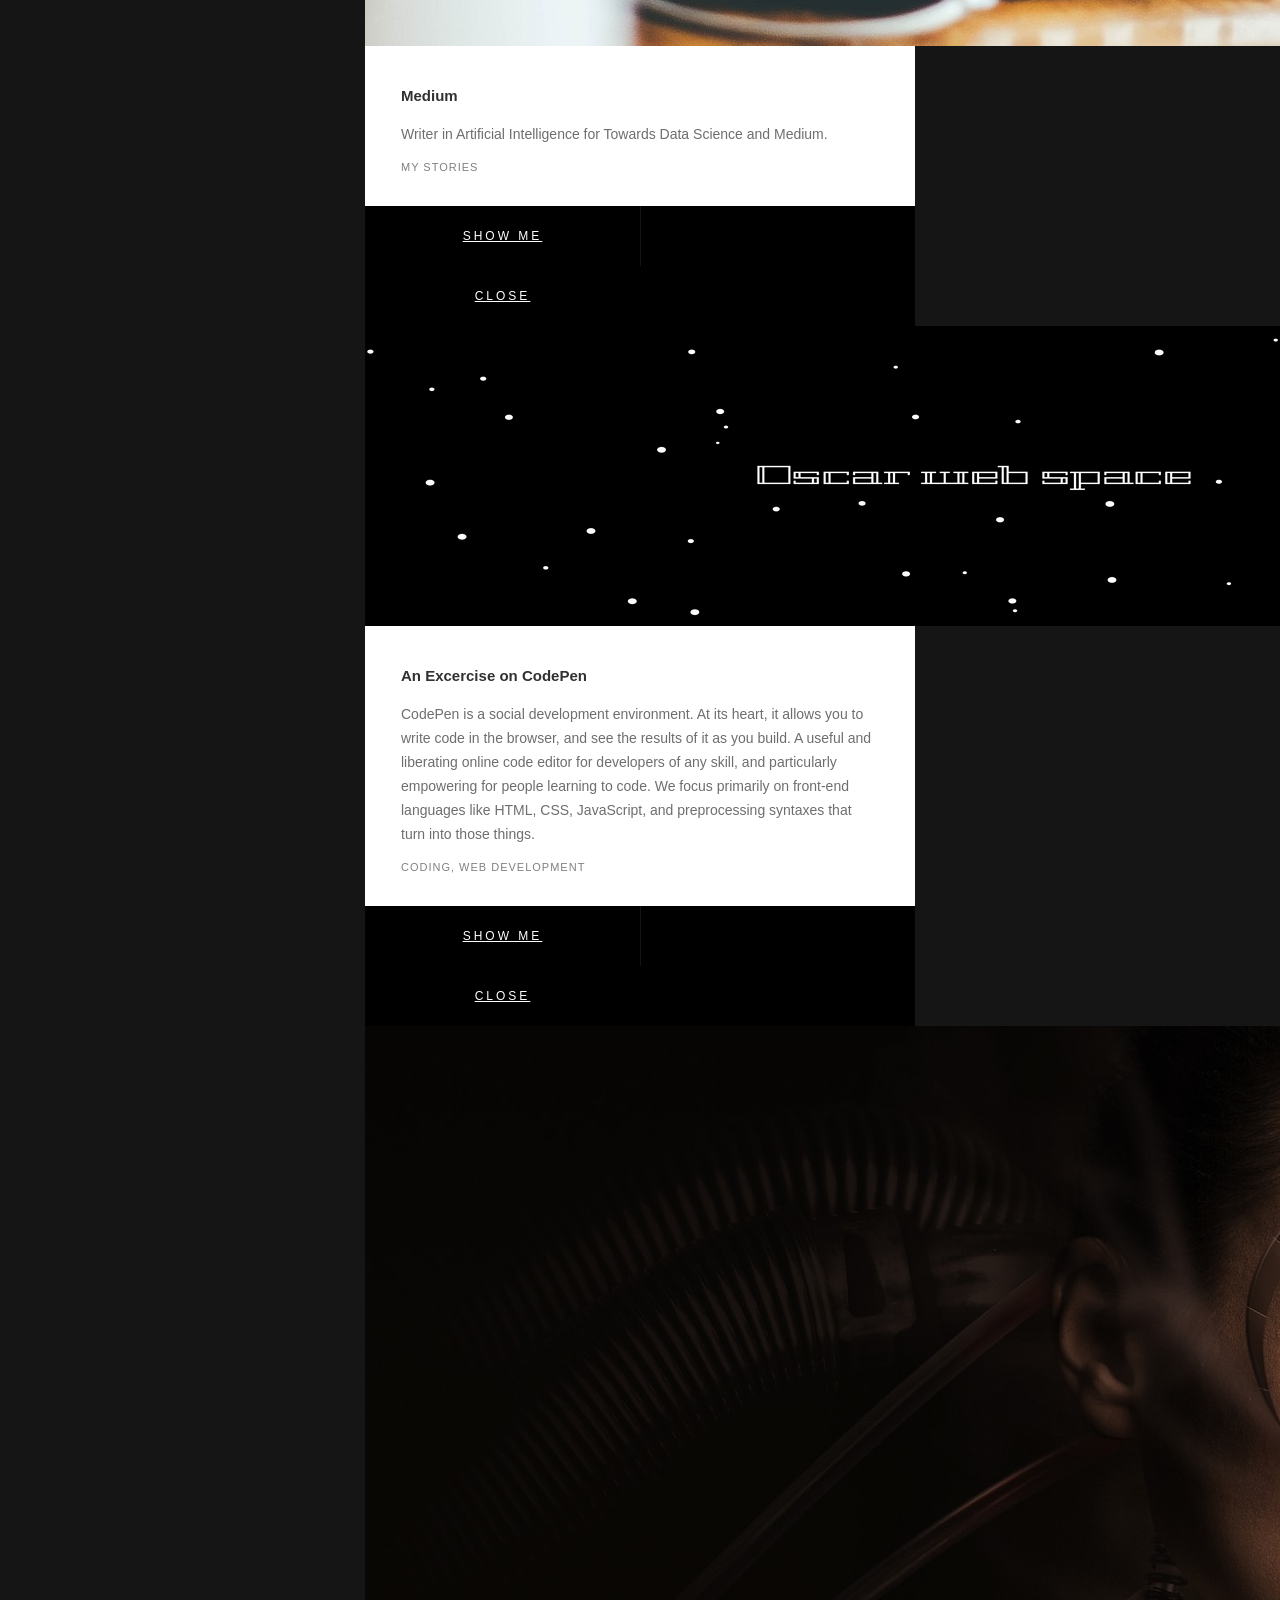
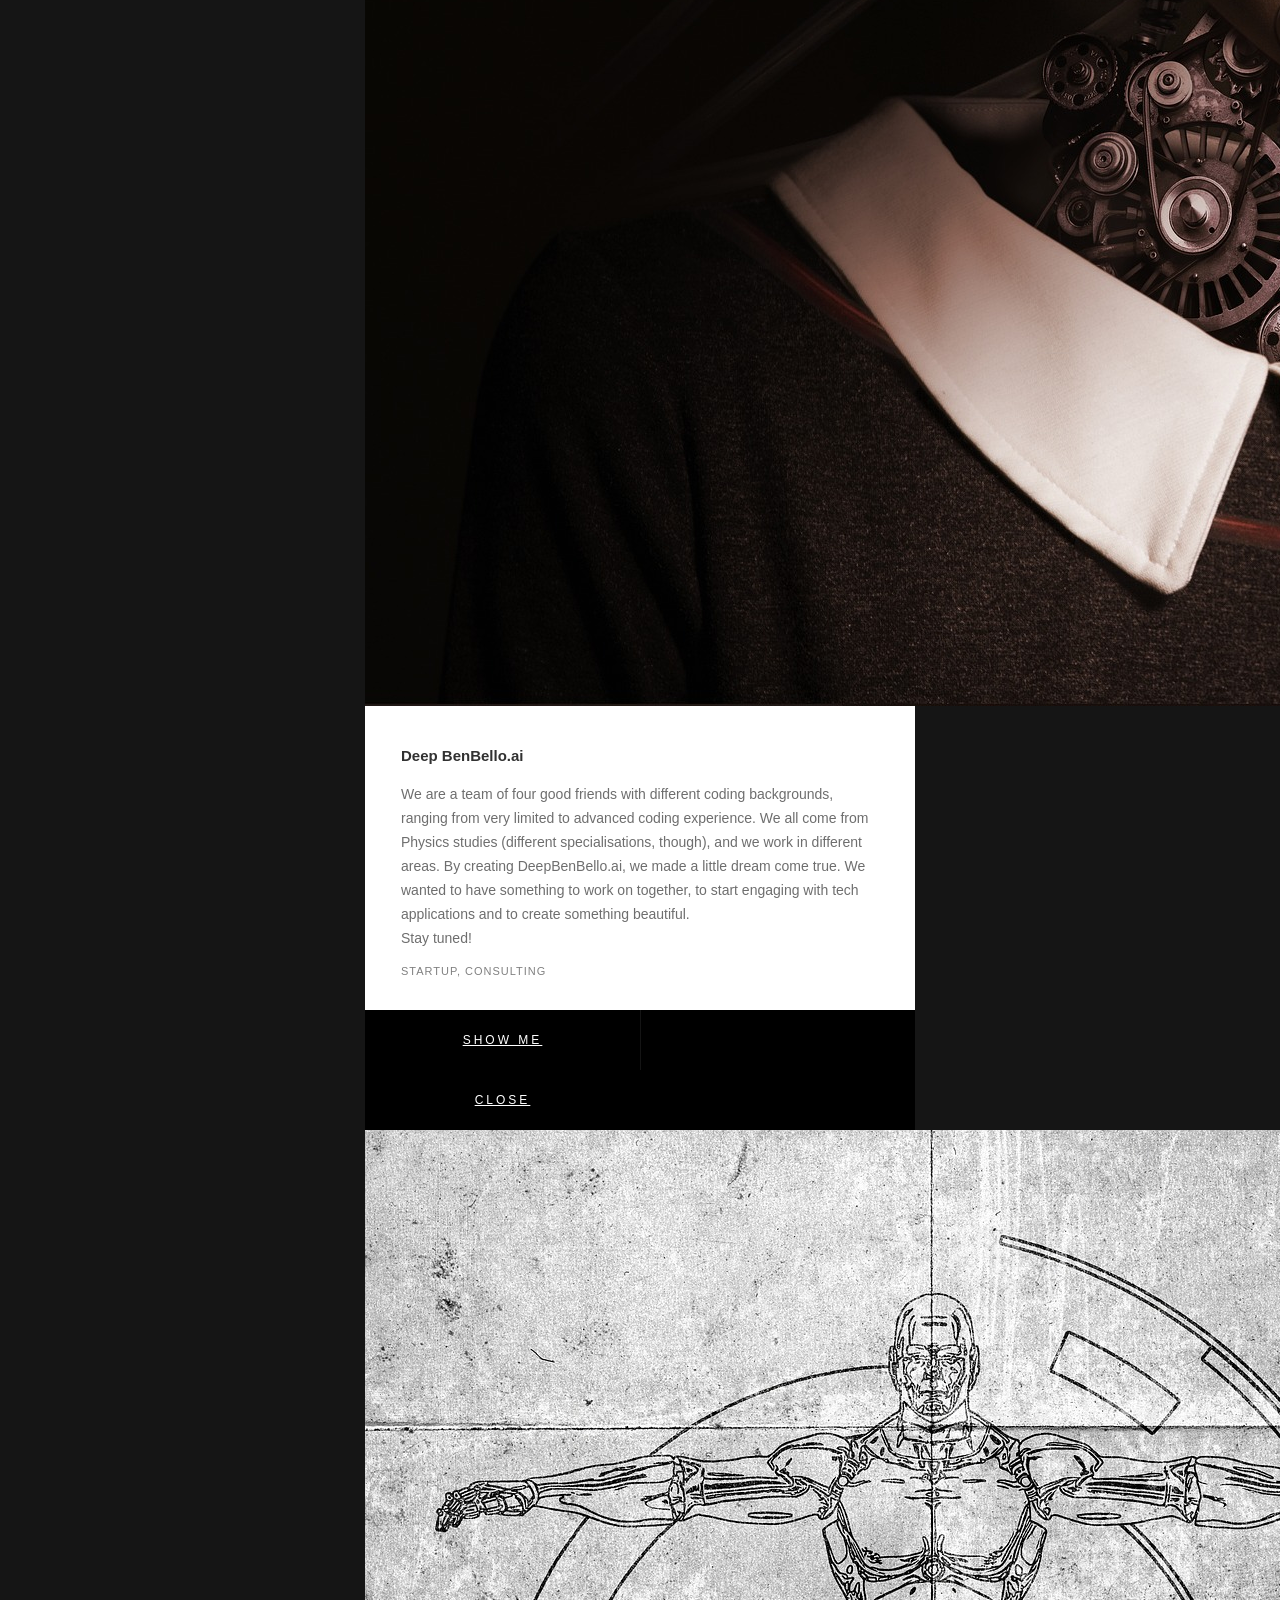
==== commit d894a586: "typo corrected in index.html" ====
--- a/index.html
+++ b/index.html
@@ -123,13 +123,13 @@
    				<img src="images/Oscar.png" alt="Profile Picture">
 
    				<p class="lead">
-                    I am yet another jaded theoretical physiscist that sold his soul to the data science industry in exchange for a stable lifestyle.<br><br>
-                    However my nature came out soon: I need to do something funny, otherwise I get bored really easily. Data science gave me this amusement. <br>
+                    I am yet another jaded theoretical physicist that sold his soul to the data science industry in exchange for a stable lifestyle.<br><br>
+                    However my nature came out soon: I need to do something funny, otherwise, I get bored really easily. Data science gave me this amusement. <br>
                     I love machine learning, deep learning, and artificial intelligence. Teaching is one of the activity I enjoy the most. Writer in Artificial Intelligence and Technology on Medium. Content creator, teacher, and editor. Consultant and advisor. <br><br>
                     The kind of work I enjoy doing is closer to algorithm design than to software engineering stuff.
                     <br>
                     Before calling myself a Data Scientist, I did a PhD at <i>Sorbonne Université</i> in Paris in the <i>Laboratoire de Physique Théorique et Hautes Énergies</i> where I was doing research on Generalised Geometry and String Theories compactifications.
-                    If you feel wild and it happens you are interested in this kind of stuff, <a href="https://inspirehep.net/authors/1452499" target="_blank" rel="noopener noreferrer">here</a> you can find my InspireHEP profile. Even before that I completed a master program at Imperial College London called <i>Quantum Fields and Fundamental Forces</i>. And even before that, I got my bachelor degree in Physics at University of Trieste.
+                    If you feel wild and it happens you are interested in this kind of stuff, <a href="https://inspirehep.net/authors/1452499" target="_blank" rel="noopener noreferrer">here</a> you can find my InspireHEP profile. Even before that, I completed a master program at Imperial College London called <i>Quantum Fields and Fundamental Forces</i>. And even before that, I got my bachelor degree in Physics at the University of Trieste.
                     <br>
                     <br>
                     I must mention I am a food lover, I enjoy cooking a lot of hours taking recipes. And I am a passionate photographer as well, as you can see on <a href="https://oscardefelice.wixsite.com/fotografia" target="_blank" rel="noopener noreferrer">my picture website</a> or <a href="https://www.instagram.com/oscar.defelice/" target="_blank" rel="noopener noreferrer">my Instagram account</a>.
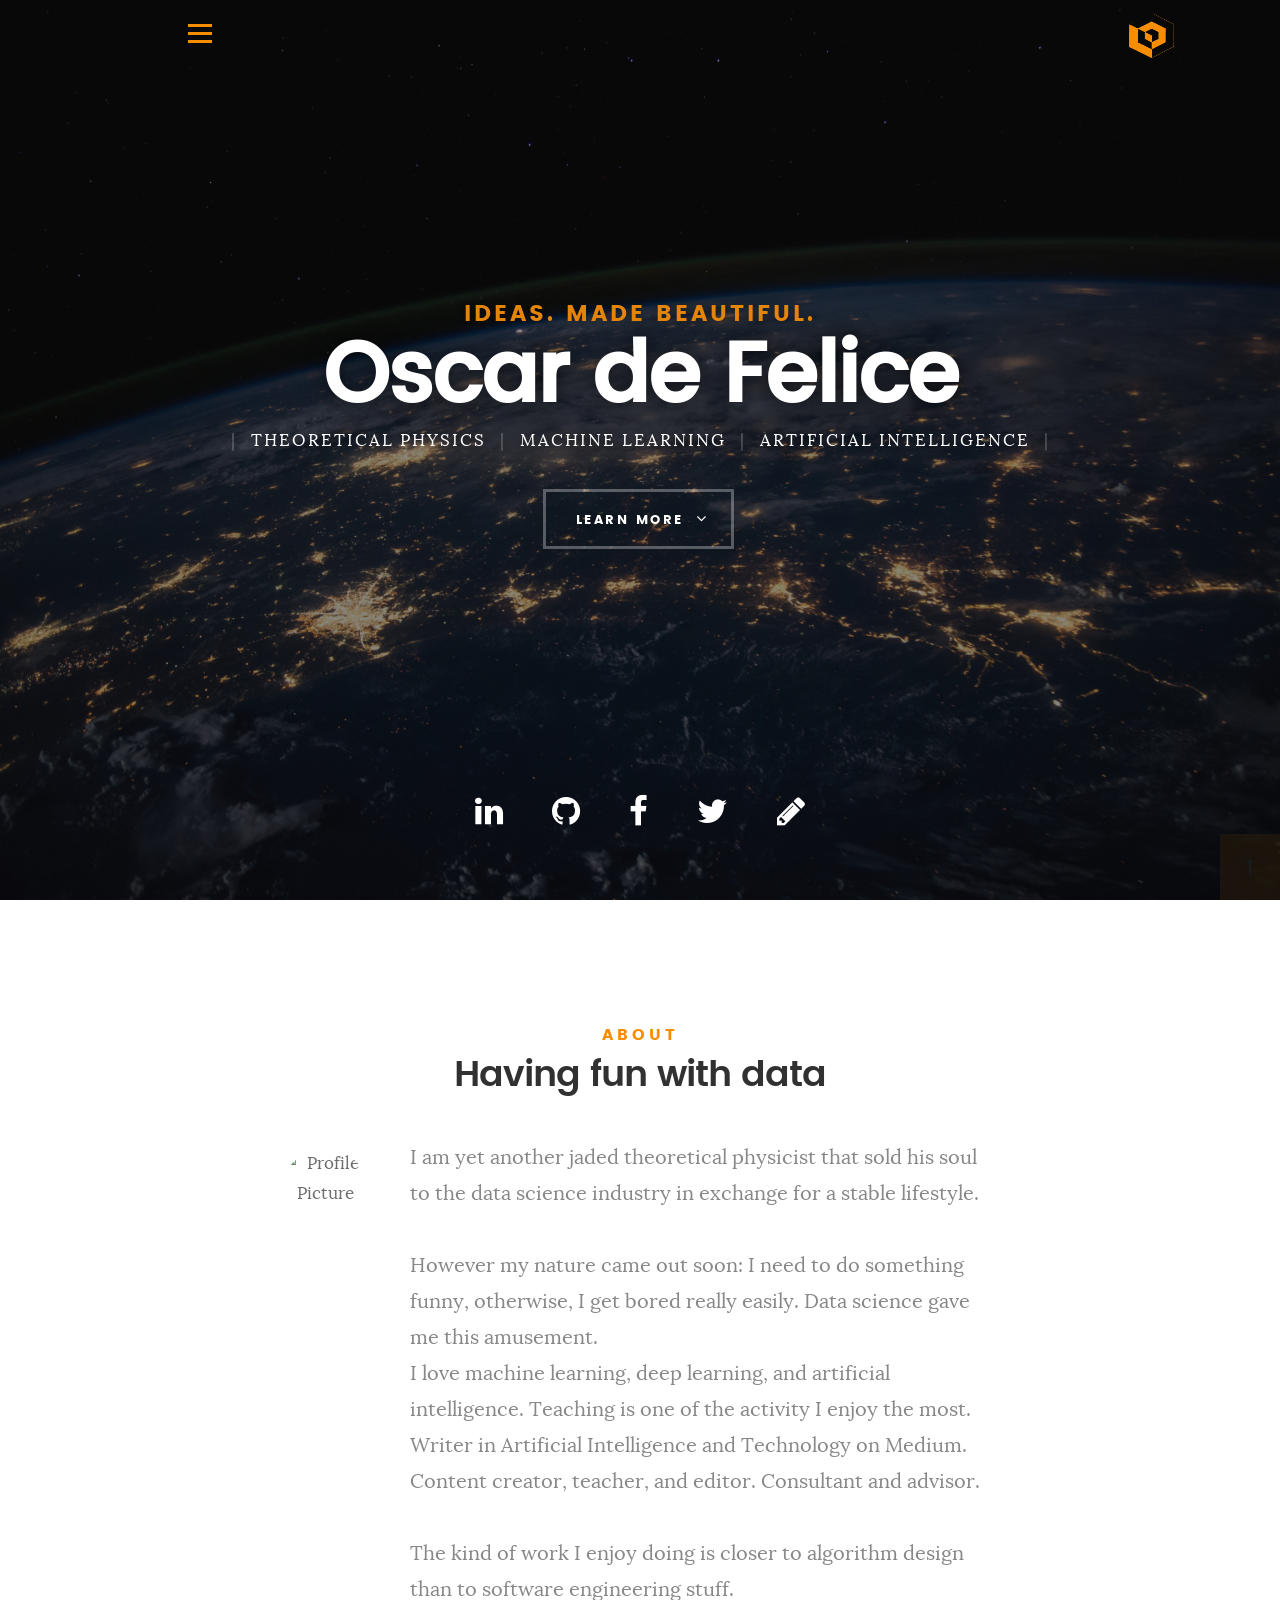
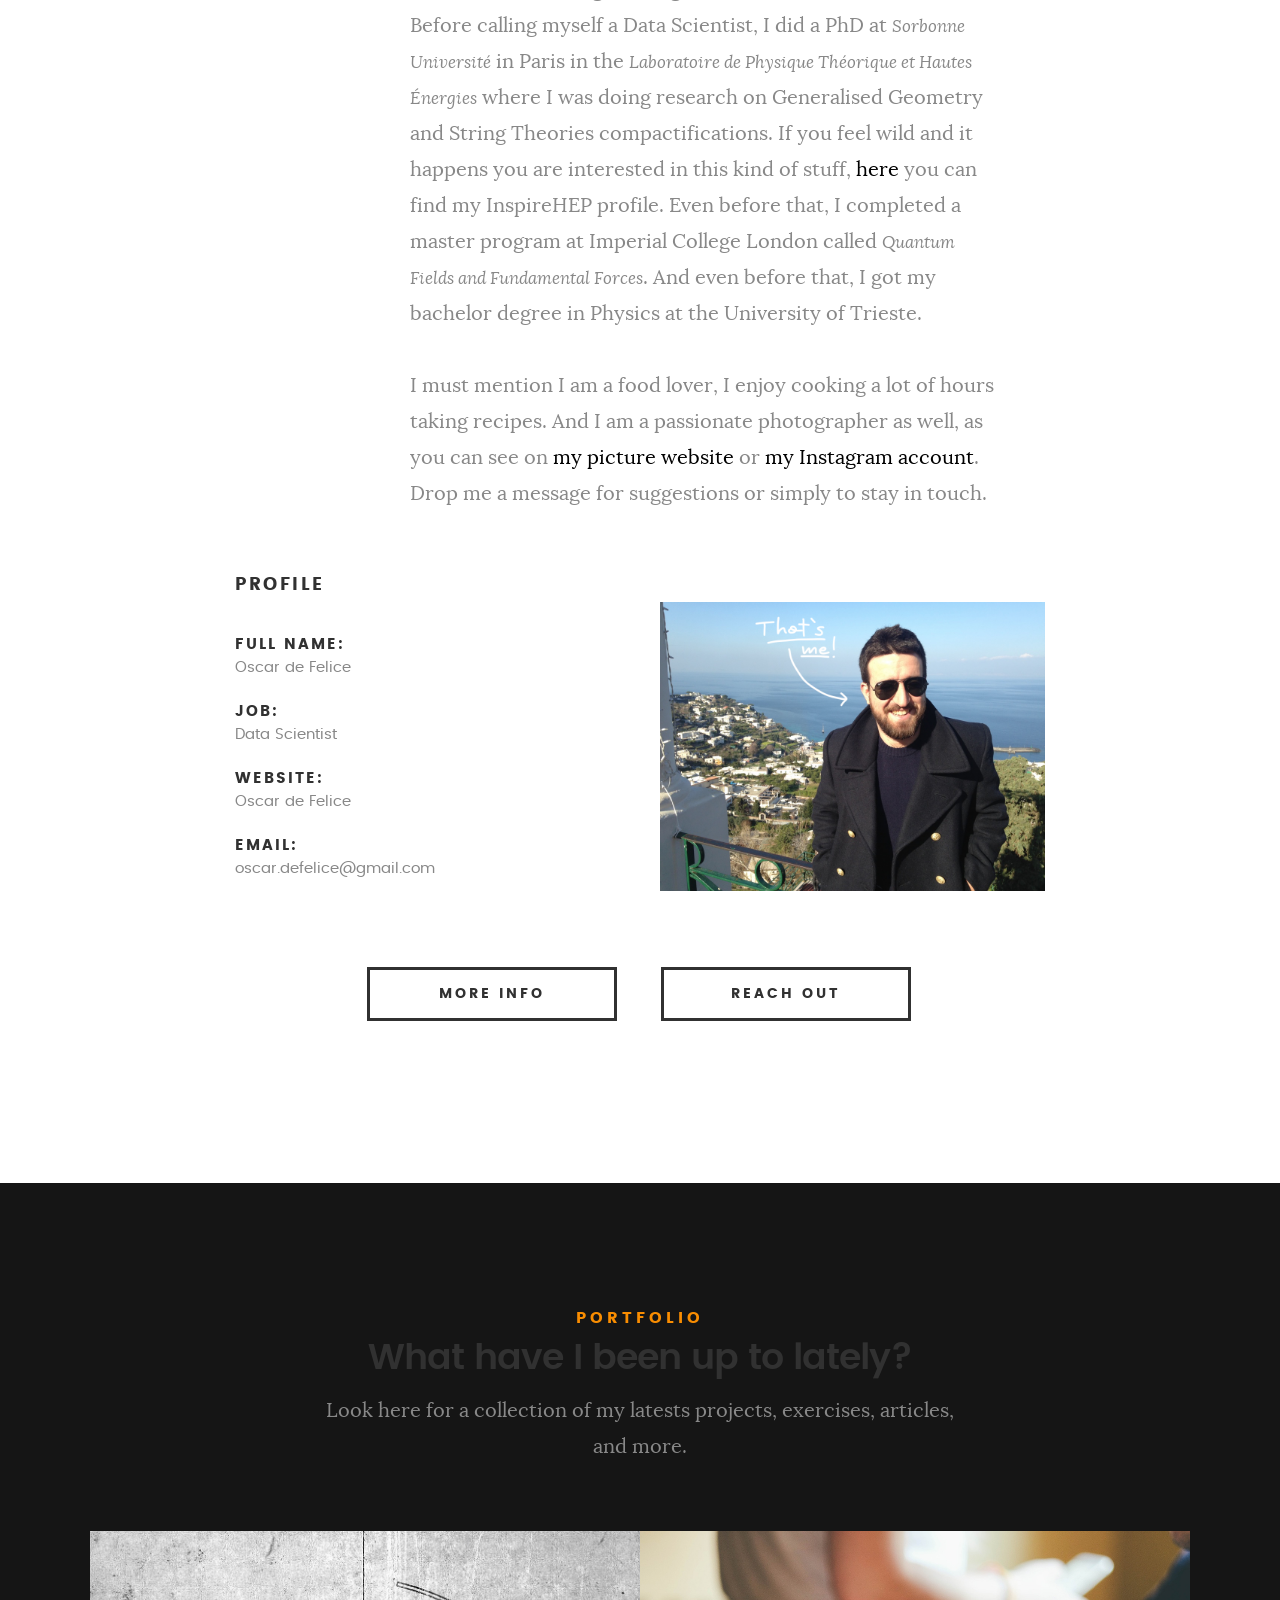
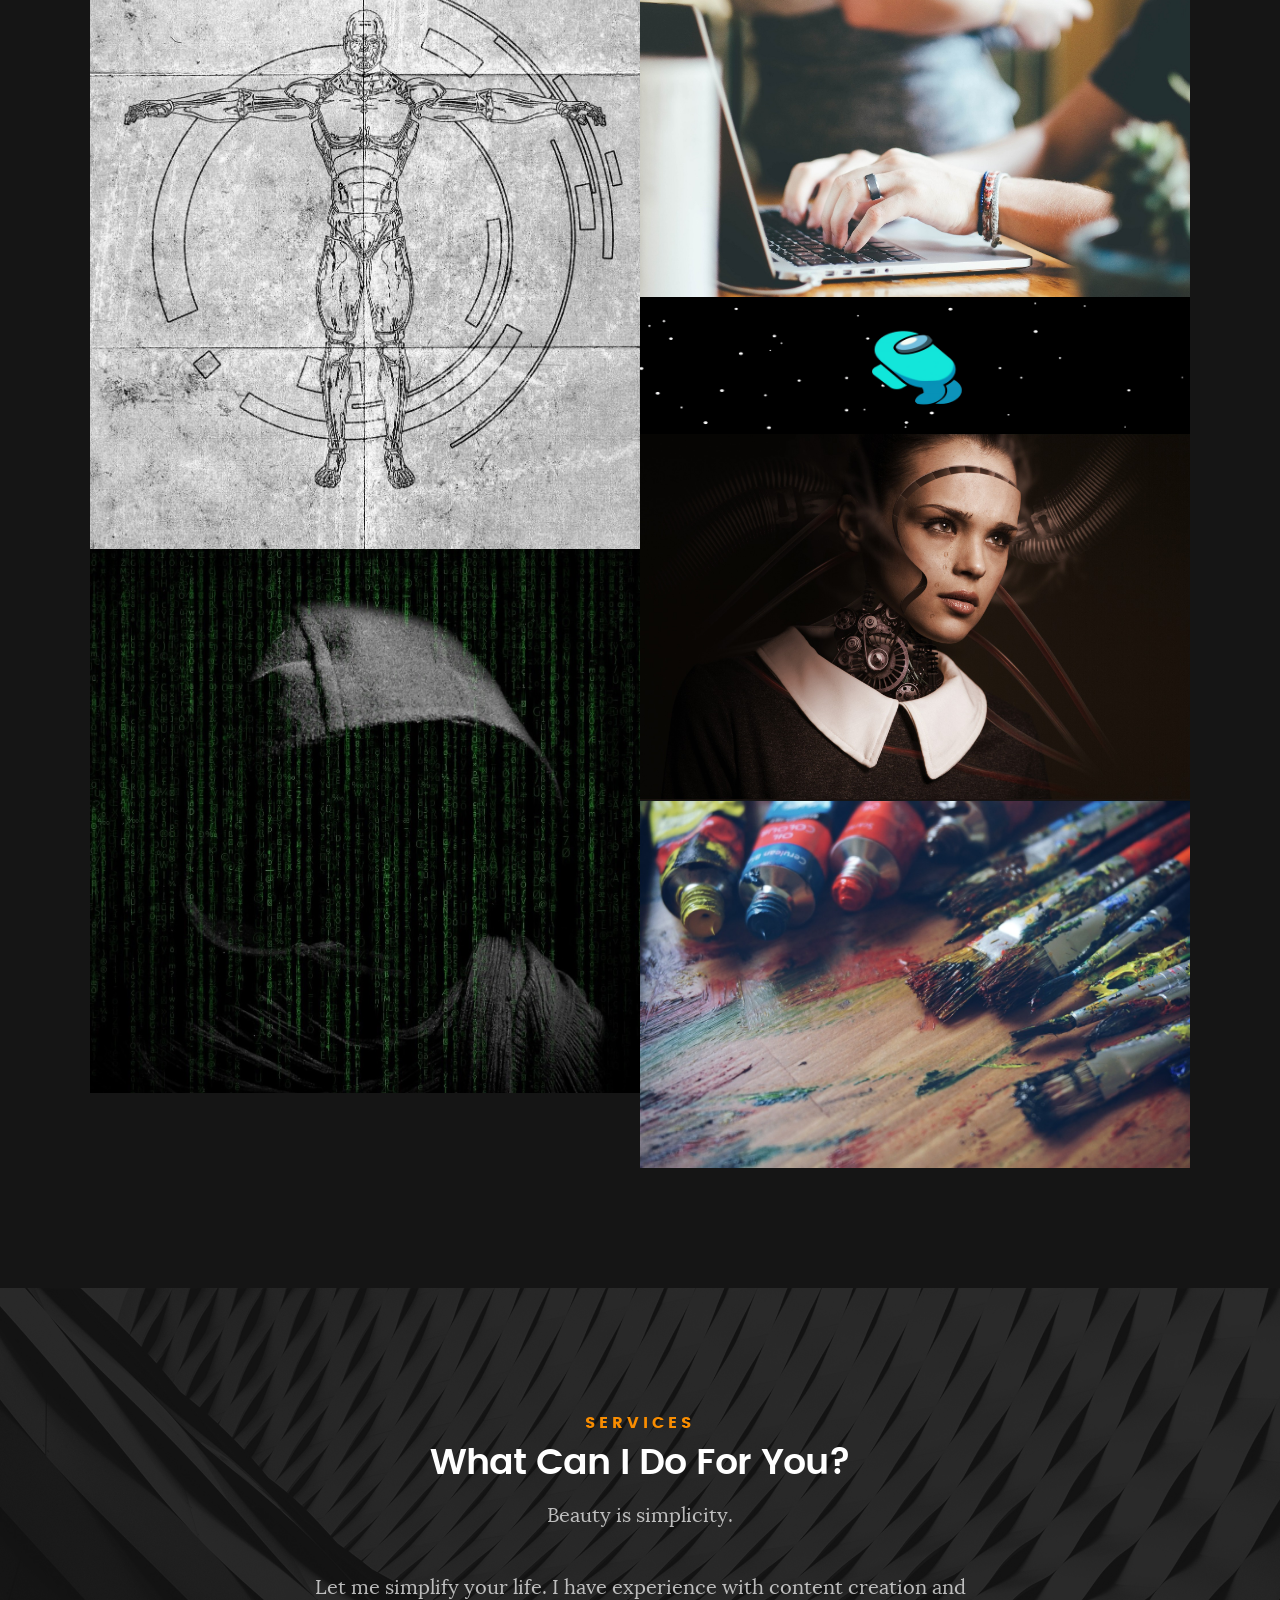
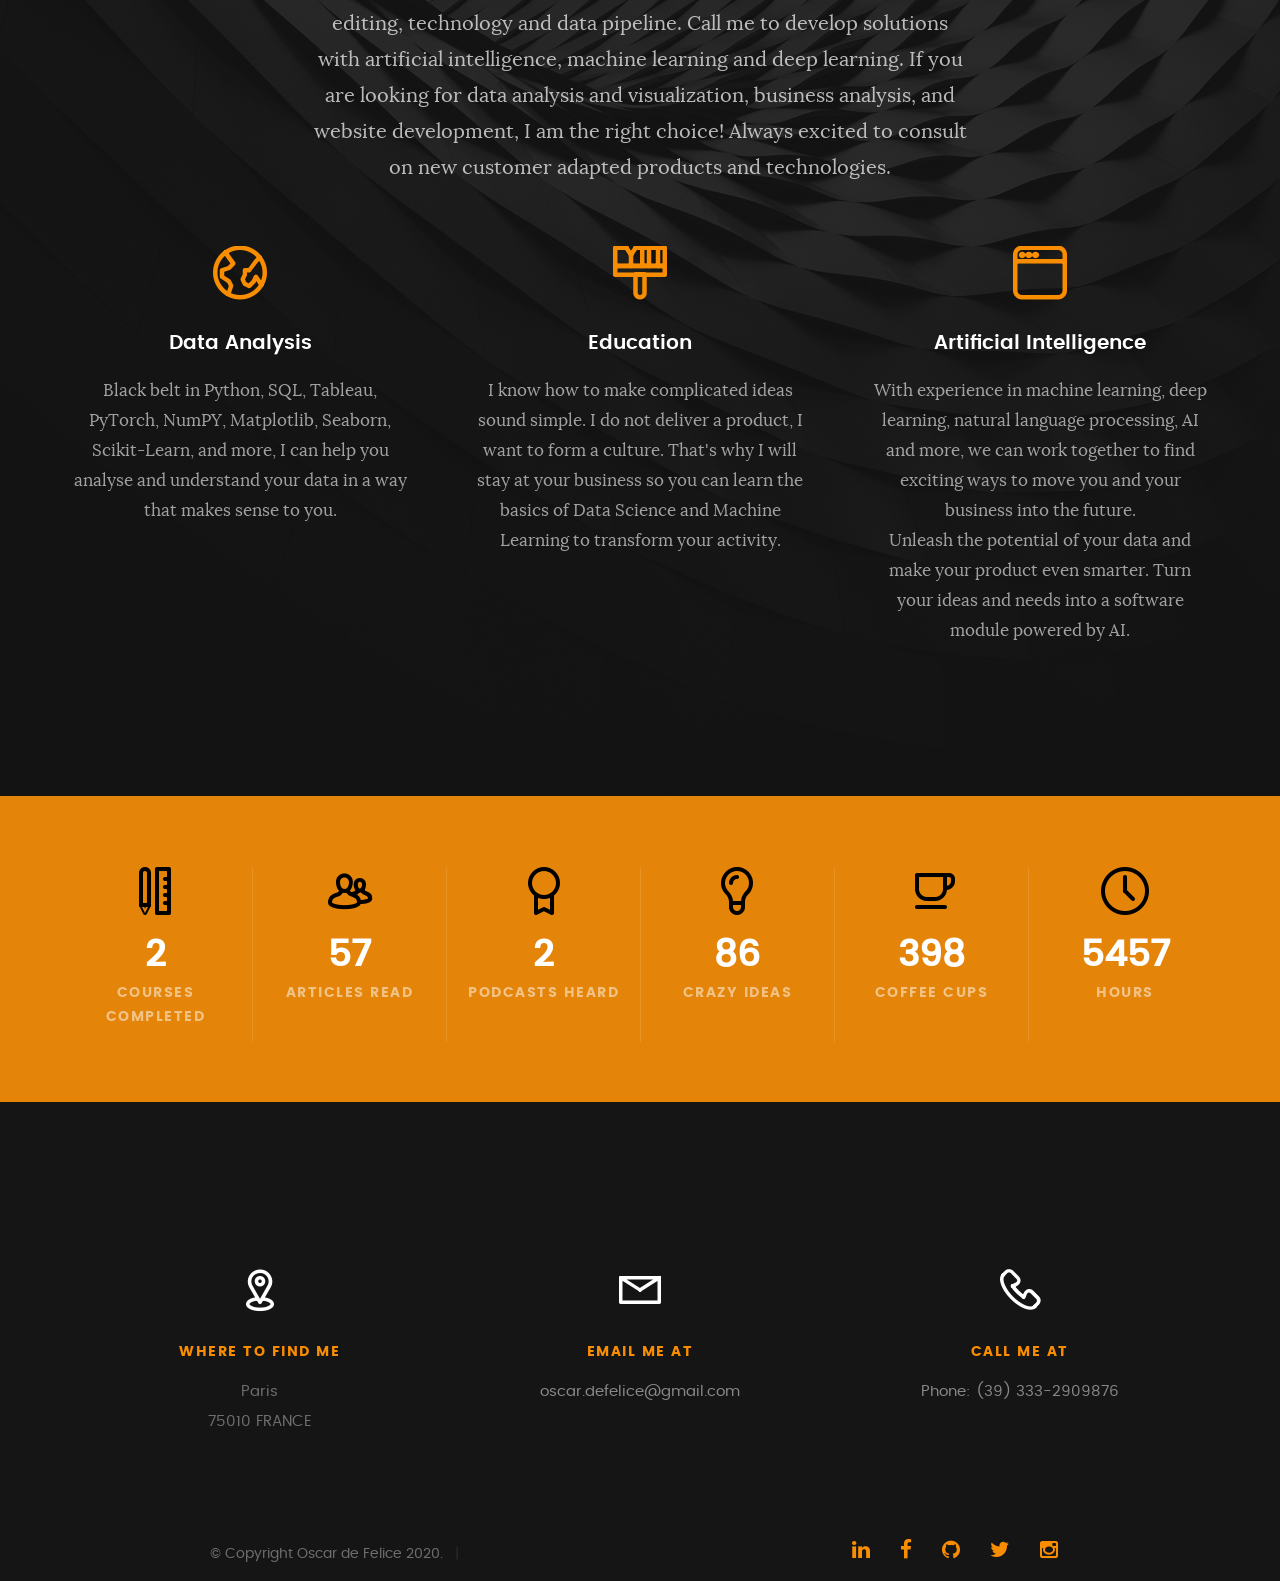
==== commit 014fe9f4: "refacto: beautified all the files" ====
--- a/index.html
+++ b/index.html
@@ -1,1014 +1,1026 @@
-<!DOCTYPE html>
-<!--[if IE 8 ]><html class="no-js oldie ie8" lang="en"> <![endif]-->
-<!--[if IE 9 ]><html class="no-js oldie ie9" lang="en"> <![endif]-->
-<!--[if (gte IE 9)|!(IE)]><!--><html class="no-js" lang="en"> <!--<![endif]-->
-<head>
-
-   <!--- basic page needs
-   ================================================== -->
-  <meta charset="utf-8">
-	<title>Oscar de Felice</title>
-	<meta name="description" content="Oscar de Felice webpage">
-	<meta name="author" content="Oscar de Felice">
-
-
-   <!-- mobile specific metas
-   ================================================== -->
-	<meta name="viewport" content="width=device-width, initial-scale=1, maximum-scale=1">
-
- 	<!-- CSS
-   ================================================== -->
-   <link rel="stylesheet" href="css/base.css">
-   <link rel="stylesheet" href="css/main.css">
-   <link rel="stylesheet" href="css/vendor.css">
-
-   <!-- script
-   ================================================== -->
-	<script src="js/modernizr.js"></script>
-	<script src="js/pace.min.js"></script>
-
-   <!-- favicons
-	================================================== -->
-  <link rel="icon" type="image/png" sizes="567x567"  href="./images/OscarLogoColour-noName.png">
-	<link rel="manifest" href="/site.webmanifest">
-	<link rel="mask-icon" href="/safari-pinned-tab.svg" color="#5bbad5">
-	<meta name="msapplication-TileColor" content="#da532c">
-	<meta name="theme-color" content="#ffffff">
-
-	<link rel="stylesheet" href="path/to/font-awesome/css/font-awesome.min.css">
-</head>
-
-<body id="top">
-
-	<!-- header
-   ================================================== -->
-   <header>
-   	<div class="row">
-
-   		<div class="top-bar">
-   			<a class="menu-toggle" href="#"><span>Menu</span></a>
-
-	   		<div class="logo">
-		         <a href="index.html"></a>
-		      </div>
-
-		   	<nav id="main-nav-wrap">
-					<ul class="main-navigation">
-						<li class="current"><a class="smoothscroll"  href="#intro" title="">Home</a></li>
-						<li><a class="smoothscroll"  href="#about" title="">About</a></li>
-<!--						<li><a class="smoothscroll"  href="#resume" title="">Resume</a></li>-->
-						<li><a class="smoothscroll"  href="#portfolio" title="">Portfolio</a></li>
-						<li><a class="smoothscroll"  href="#services" title="">Services</a></li>
-						<li><a class="smoothscroll"  href="#contact" title="">Contact</a></li>
-						<li><a href="projects.html" title="">Projects</a></li>
-					</ul>
-				</nav>
-   		</div> <!-- /top-bar -->
-
-   	</div> <!-- /row -->
-   </header> <!-- /header -->
-
-	<!-- intro section
-   ================================================== -->
-   <section id="intro">
-
-   	<div class="intro-overlay"></div>
-
-   	<div class="intro-content">
-   		<div class="row">
-
-   			<div class="col-twelve">
-
-	   			<h5>Ideas. Made Beautiful.</h5>
-	   			<h1>Oscar de Felice</h1>
-
-	   			<p class="intro-position">
-	   				<span>Theoretical Physics</span>
-				    <span>Machine Learning</span>
-	   				<span>Artificial Intelligence</span>
-	   			</p>
-
-	   			<a class="button stroke smoothscroll" href="#about" title="">learn more</a>
-
-
-	   		</div>
-
-   		</div>
-   	</div> <!-- /intro-content -->
-
-   	<ul class="intro-social">
-         <li><a href="https://www.linkedin.com/in/oscar-de-felice-5ab72383/" target="_blank" rel="noopener noreferrer"><i class="fa fa-linkedin"></i></a></li>
-         <li><a href="https://github.com/oscar-defelice" target="_blank" rel="noopener noreferrer"><i class="fa fa-github"></i></a></li>
-         <li><a href="https://www.facebook.com/oscar-defelice" target="_blank" rel="noopener noreferrer"><i class="fa fa-facebook"></i></a></li>
-         <li><a href="https://twitter.com/OscardeFelice" target="_blank" rel="noopener noreferrer"><i class="fa fa-twitter"></i></a></li>
-         <li><a href="https://oscar-defelice.medium.com/" target="_blank" rel="noopener noreferrer"><i class="fa fa-pencil"></i></a></li>
-      </ul> <!-- /intro-social -->
-
-   </section> <!-- /intro -->
-
-
-
-   <!-- about section
-   ================================================== -->
-   <section id="about">
-
-   	<div class="row section-intro">
-   		<div class="col-twelve">
-
-   			<h5>About</h5>
-   			<h1>Having fun with data</h1>
-
-   			<div class="intro-info">
-
-   				<img src="images/Oscar.png" alt="Profile Picture">
-
-   				<p class="lead">
-                    I am yet another jaded theoretical physicist that sold his soul to the data science industry in exchange for a stable lifestyle.<br><br>
-                    However my nature came out soon: I need to do something funny, otherwise, I get bored really easily. Data science gave me this amusement. <br>
-                    I love machine learning, deep learning, and artificial intelligence. Teaching is one of the activity I enjoy the most. Writer in Artificial Intelligence and Technology on Medium. Content creator, teacher, and editor. Consultant and advisor. <br><br>
-                    The kind of work I enjoy doing is closer to algorithm design than to software engineering stuff.
-                    <br>
-                    Before calling myself a Data Scientist, I did a PhD at <i>Sorbonne Université</i> in Paris in the <i>Laboratoire de Physique Théorique et Hautes Énergies</i> where I was doing research on Generalised Geometry and String Theories compactifications.
-                    If you feel wild and it happens you are interested in this kind of stuff, <a href="https://inspirehep.net/authors/1452499" target="_blank" rel="noopener noreferrer">here</a> you can find my InspireHEP profile. Even before that, I completed a master program at Imperial College London called <i>Quantum Fields and Fundamental Forces</i>. And even before that, I got my bachelor degree in Physics at the University of Trieste.
-                    <br>
-                    <br>
-                    I must mention I am a food lover, I enjoy cooking a lot of hours taking recipes. And I am a passionate photographer as well, as you can see on <a href="https://oscardefelice.wixsite.com/fotografia" target="_blank" rel="noopener noreferrer">my picture website</a> or <a href="https://www.instagram.com/oscar.defelice/" target="_blank" rel="noopener noreferrer">my Instagram account</a>.
-                    <br>
-                    Drop me a message for suggestions or simply to stay in touch.
-                </p>
-   			</div>
-
-   		</div>
-   	</div> <!-- /section-intro -->
-
-   	<div class="row about-content">
-
-   		<div class="col-six tab-full">
-
-   			<h3>Profile</h3>
-   			<p></p>
-
-   			<ul class="info-list">
-   				<li>
-   					<strong>Full Name:</strong>
-   					<span>Oscar de Felice</span>
-   				</li>
-   				<li>
-   					<strong>Job:</strong>
-   					<span>Data Scientist</span>
-   				</li>
-   				<li>
-   					<strong>Website:</strong>
-						<span><a href="https://oscar-defelice.github.io/" style="color: #888888">Oscar de Felice</a></span>
-   				</li>
-   				<li>
-   					<strong>Email:</strong>
-   					<span><a href="mailto:oscar.defelice@gmail.com" style="color: #888888">oscar.defelice@gmail.com</a></span>
-   				</li>
-
-   			</ul> <!-- /info-list -->
-
-   		</div>
-
-   		<div class="col-six tab-full">
-
-   			<h3></h3>
-   			<p></p>
-            <p><img src="images/OscarAboutMe.png" alt="That's me!"></p>
-<!--
-				<ul class="skill-bars">
-				   <li>
-				   	<div class="progress percent100"><span>Every Day</span></div>
-				   	<strong>Python, Pandas, Numpy</strong>
-				   </li>
-				   <li>
-				   	<div class="progress percent90"><span>Having Fun</span></div>
-				   	<strong>PyTorch, Matplotlib</strong>
-				   </li>
-				   <li>
-				   	<div class="progress percent80"><span>Well Acquainted</span></div>
-				   	<strong>SQL, Tableau</strong>
-				   </li>
-				   <li>
-				   	<div class="progress percent90"><span>Love It</span></div>
-				   	<strong>Scikit-Learn, Tensorflow</strong>
-				   </li>
-				   <li>
-
-				   	<div class="progress percent95"><span>Doing It Now</span></div>
-				   	<strong>Content Creation, Editing</strong>
-				   </li>
-
-				</ul>  <!-- /skill-bars
--->
-
-   		</div>
-
-   	</div>
-
-   	<div class="row button-section">
-   		<div class="col-twelve">
-   			<a href="#contact" title="Hire Me" class="button stroke smoothscroll">More Info</a>
-   			<a href="mailto:oscar.defelice@gmail.com" title="Hire Me" class="button stroke">Reach Out</a>
-   		</div>
-   	</div>
-
- </section>
-
-
-	<!-- Portfolio Section
-   ================================================== -->
-   <section id="portfolio">
-
-		<div class="row section-intro">
-   		<div class="col-twelve">
-
-			   <h5>Portfolio</h5>
-
-   			<h1>What have I been up to lately?</h1>
-
-   			<p class="lead">Look here for a collection of my latests projects, exercises, articles, and more.</p>
-
-   		</div>
-   	</div> <!-- /section-intro-->
-
-   	<div class="row portfotlio-content">
-
-   		<div class="col-twelve">
-
-   			<!-- portfolio-wrapper -->
-	         <div id="folio-wrapper" class="block-1-2 block-mob-full stack">
-
-					<div class="bgrid folio-item">
-							<div class="item-wrap">
-				                <img src="images/portfolio/Robot.jpg" alt="Img via Pixabay">
-							    <a href="#modal-05" class="overlay">
-								  <div class="folio-item-table">
-									  <div class="folio-item-cell">
-										  <h3 class="folio-title">Projects</h3>
-												  <span class="folio-types">
-													   Data Science, Machine Learning, Artificial Intelligence, <br> and Deep Learning Projects and Examples
-												</span>
-											 </div>
-								  </div>
-							   </a>
-							</div>
-				    </div> <!-- /folio-item -->
-
-	               <div class="bgrid folio-item">
-	                       <div class="item-wrap">
-	               	           <img src="images/portfolio/Writing.jpg" alt="Img via Pixabay">
-	               	           <a href="#modal-02" class="overlay">
-	                               <div class="folio-item-table">
-	                     	         <div class="folio-item-cell">
-	                     		        <h3 class="folio-title">Medium</h3>
-		     					    	   <span class="folio-types">
-												Find me on Medium! <br>
-		     					           </span>
-		     					     </div>
-	                               </div>
-	                           </a>
-	                       </div>
-	               </div> <!-- /folio-item -->
-
-	            <div class="bgrid folio-item">
-	               <div class="item-wrap">
-	               	<img src="images/portfolio/OscarWebSpace.gif" alt="OscarWebSpace">
-	                  <a href="#modal-03" class="overlay">
-	                     <div class="folio-item-table">
-	                     	<div class="folio-item-cell">
-	                     		<h3 class="folio-title">An excercise on CodePen</h3>
-		     					    	<span class="folio-types">
-												A way to animate a webpage, entirely in HTML/CSS.</span>
-		     					   </div>
-	                     </div>
-	                  </a>
-	               </div>
-	        		</div> <!-- /folio-item -->
-
-	               <div class="bgrid folio-item">
-	                       <div class="item-wrap">
-	               	           <img src="images/portfolio/Projects.jpg" alt="Img via Pixabay">
-	                           <a href="#modal-04" class="overlay">
-	                               <div class="folio-item-table">
-	                     	         <div class="folio-item-cell">
-	                     		        <h3 class="folio-title">DeepBenBello.ai</h3>
-		     					    	   <span class="folio-types">
-                                                <span>
-		     					       	            A group of friends eager to work together to make the world a better place.
-		     					                </span>
-                                         </span>
-		     					     </div>
-                                   </div>
-	                           </a>
-	                       </div>
-	               </div> <!-- /folio-item -->
-
-				   <div class="bgrid folio-item">
-				           <div class="item-wrap">
-				               <img src="images/portfolio/FindMe.jpg" alt="Image via Pixabay">
-							     <a href="#modal-01" class="overlay">
-								   <div class="folio-item-table">
-								     <div class="folio-item-cell">
-				                       <h3 class="folio-title">Find me on GitHub</h3>
-								         <span class="folio-types">
-													   Peruse my Repositories
-				                         </span>
-								     </div>
-								  </div>
-							   </a>
-							</div>
-                   </div> <!-- /folio-item -->
-
-	            <div class="bgrid folio-item">
-	               <div class="item-wrap">
-	               	<img src="images/portfolio/Paint.jpg" alt="Img via Pixabay">
-	                  <a href="#modal-06" class="overlay">
-	                     <div class="folio-item-table">
-	                     	<div class="folio-item-cell">
-	                     		<h3 class="folio-title">Teaching</h3>
-		     					    	<span class="folio-types">
-		     					       	  My lectures for courses I gave on <br> Machine Learning, Deep Learning topics
-		     					      </span>
-		     					   </div>
-	                     </div>
-	                  </a>
-	               </div>
-	        		</div> <!-- /folio-item -->
-
-	            <!-- modal popups - begin
-	            ============================================================= -->
-	            <div id="modal-01" class="popup-modal slider mfp-hide">
-
-				     	<div class="media">
-				     		<img src="images/portfolio/FindMe.jpg" alt="" />
-				     	</div>
-
-					   <div class="description-box">
-					      <h4>Find Me On GitHub</h4>
-					      <p>A collection of my open source projects and repositories.</p>
-
-					      <div class="categories">Coding, Data Science</div>
-					   </div>
-
-			         <div class="link-box">
-			            <a href="https://github.com/oscar-defelice" target="_blank" rel="noopener noreferrer">Show Me</a>
-					      <a href="#" class="popup-modal-dismiss">Close</a>
-			         </div>
-
-				   </div> <!-- /modal-01 -->
-
-				   <div id="modal-02" class="popup-modal slider mfp-hide">
-
-				     	<div class="media">
-				     		<img src="images/portfolio/Writing.jpg" alt="" />
-				     	</div>
-
-					   <div class="description-box">
-					      <h4>Medium</h4>
-					      <p> Writer in Artificial Intelligence for Towards Data Science and Medium.</p>
-					      <div class="categories">My Stories</div>
-					   </div>
-
-			         <div class="link-box">
-			            <a href="https://oscar-defelice.medium.com/" target="_blank" rel="noopener noreferrer">Show Me</a>
-					      <a href="#" class="popup-modal-dismiss">Close</a>
-			         </div>
-
-				   </div> <!-- /modal-02 -->
-
-				   <div id="modal-03" class="popup-modal slider mfp-hide">
-
-				     	<div class="media">
-				     		<img src="images/portfolio/OscarWebSpace.gif" alt="" />
-				     	</div>
-
-					   <div class="description-box">
-					      <h4>An Excercise on CodePen</h4>
-					      <p>CodePen is a social development environment. At its heart, it allows you to write code in the browser, and see the results of it as you build. A useful and liberating online code editor for developers of any skill, and particularly empowering for people learning to code. We focus primarily on front-end languages like HTML, CSS, JavaScript, and preprocessing syntaxes that turn into those things.</p>
-
-					      <div class="categories">Coding, Web Development</div>
-					   </div>
-
-			         <div class="link-box">
-			            <a href="https://codepen.io/oscar-de-felice/full/zYBajGo" target="_blank" rel="noopener noreferrer">Show Me</a>
-					    <a href="#" class="popup-modal-dismiss">Close</a>
-			         </div>
-
-				   </div> <!-- /modal-03 -->
-
-				   <div id="modal-04" class="popup-modal slider mfp-hide">
-
-				     	<div class="media">
-				     		<img src="images/portfolio/Projects.jpg" alt="" />
-				     	</div>
-
-					   <div class="description-box">
-					      <h4>Deep BenBello.ai</h4>
-					      <p>We are a team of four good friends with different coding backgrounds, ranging from very limited to advanced coding experience. We all come from Physics studies (different specialisations, though), and we work in different areas. By creating DeepBenBello.ai, we made a little dream come true. We wanted to have something to work on together, to start engaging with tech applications and to create something beautiful. <br> Stay tuned!</p>
-
-					      <div class="categories">StartUp, Consulting</div>
-					   </div>
-
-			         <div class="link-box">
-			            <a href="https://deepexplosivebenbello.github.io/" target="_blank" rel="noopener noreferrer">Show Me</a>
-					      <a href="#" class="popup-modal-dismiss">Close</a>
-			         </div>
-
-				   </div> <!-- /modal-04 -->
-
-				   <div id="modal-05" class="popup-modal slider mfp-hide">
-
-				     	<div class="media">
-				     		<img src="images/portfolio/Robot.jpg" alt="" />
-				     	</div>
-
-					   <div class="description-box">
-					      <h4>Projects</h4>
-					      <p>Projects and exercises that I've been working on:</p>
-
-					      <div class="categories">Data Science, Machine Learning, Coding, Programming</div>
-					   </div>
-
-			         <div class="link-box">
-							<a href="projects.html"title="">Show Me</a>
-					      <a href="#" class="popup-modal-dismiss">Close</a>
-			         </div>
-
-				   </div> <!-- /modal-05 -->
-
-				   <div id="modal-06" class="popup-modal slider mfp-hide">
-
-				     	<div class="media">
-				     		<img src="images/portfolio/Paint.jpg" alt="" />
-				     	</div>
-
-					   <div class="description-box">
-					      <h4>Machine Learning/Deep Learning/AI</h4>
-					      <p>Along with the machine learning projects featured on the Projects page, I also participated as a teacher and a faculty member to Data Science and AI master program at TAG innovation school.</p>
-
-					      <div class="categories">Machine Learning, Deep Learning, AI</div>
-					   </div>
-
-			         <div class="link-box">
-			            <a href="https://linktr.ee/oscardefelice" target="_blank" rel="noopener noreferrer">Show Me</a>
-					      <a href="#" class="popup-modal-dismiss">Close</a>
-			         </div>
-
-				   </div> <!-- /modal-06 -->
-
-
-				   <!-- modal popups - end
-	            ============================================================= -->
-
-	         </div> <!-- /portfolio-wrapper -->
-
-   		</div>  <!-- /twelve -->
-
-   	</div> <!-- /portfolio-content -->
-
-	</section> <!-- /portfolio -->
-
-<!--</section>  /process-->
-<!--add download cv button (right below hire me)
-<a href="#" title="Download CV" class="button button-primary">Download CV</a>-->
-
-
-<!-- services Section
-================================================== -->
-	<section id="services">
-
-		<div class="overlay"></div>
-
-		<div class="row section-intro">
-   		<div class="col-twelve">
-
-   			<h5>Services</h5>
-   			<h1>What Can I Do For You?</h1>
-
-   			<p class="lead">Beauty is simplicity. <br><br> Let me simplify your life. I have experience with content creation and editing, technology and data pipeline. Call me to develop solutions with artificial intelligence, machine learning and deep learning. If you are looking for data analysis and visualization, business analysis, and website development, I am the right choice! Always excited to consult on new customer adapted products and technologies.</p>
-
-   		</div>
-   	</div> <!-- /section-intro -->
-
-   	<div class="row services-content">
-
-   		<div id="owl-slider" class="owl-carousel services-list">
-
-	      	<div class="service">
-
-	      		<span class="icon"><i class="icon-earth"></i></span>
-
-	            <div class="service-content">
-
-	            	 <h3>Data Analysis</h3>
-
-		            <p class="desc">
-                        Black belt in Python, SQL, Tableau, PyTorch, NumPY, Matplotlib, Seaborn, Scikit-Learn, and more, I can help you analyse and understand your data in a way that makes sense to you.
-	         		</p>
-
-	         	</div>
-
-				</div> <!-- /service -->
-
-			   <div class="service">
-
-			   	<span class="icon"><i class="icon-paint-brush"></i></span>
-
-	            <div class="service-content">
-
-	            	<h3>Education</h3>
-
-		            <p class="desc">
-                        I know how to make complicated ideas sound simple.
-                        I do not deliver a product, I want to form a culture.
-                        That's why I will stay at your business so you can learn the basics of Data Science and Machine Learning to transform your activity.
-	                </p>
-
-	            </div>
-
-
-			   </div> <!-- /service -->
-			   <div class="service">
-
-					<span class="icon"><i class="icon-window"></i></span>
-
-	            <div class="service-content">
-
-	            	<h3>Artificial Intelligence</h3>
-
-		            <p class="desc">
-                        With experience in machine learning, deep learning, natural language processing, AI and more, we can work together to find exciting ways to move you and your business into the future. <br>
-                        Unleash the potential of your data and make your product even smarter. Turn your ideas and needs into a software module powered by AI.
-	         		</p>
-
-	            </div>
-				</div> <!-- /service -->
-
-	      </div> <!-- /services-list -->
-
-   	</div> <!-- /services-content -->
-
-	</section> <!-- /services -->
-
-	<!-- stats Section
-   ================================================== -->
-	<section id="stats" class="count-up">
-
-		<div class="row">
-			<div class="col-twelve">
-
-				<div class="block-1-6 block-s-1-3 block-tab-1-2 block-mob-full stats-list">
-
-					<div class="bgrid stat">
-
-						<div class="icon-part">
-							<i class="icon-pencil-ruler"></i>
-						</div>
-
-						<h3 class="stat-count">
-							29
-						</h3>
-
-						<h5 class="stat-title">
-							Courses Completed
-						</h5>
-
-					</div> <!-- /stat -->
-
-					<div class="bgrid stat">
-
-						<div class="icon-part">
-							<i class="icon-users"></i>
-						</div>
-
-						<h3 class="stat-count">
-							1000
-						</h3>
-
-						<h5 class="stat-title">
-							Articles Read
-						</h5>
-
-					</div> <!-- /stat -->
-
-					<div class="bgrid stat">
-
-						<div class="icon-part">
-							<i class="icon-badge"></i>
-						</div>
-
-						<h3 class="stat-count">
-							20
-						</h3>
-
-						<h5 class="stat-title">
-							Podcasts Heard
-						</h5>
-
-					</div> <!-- /stat -->
-
-					<div class="bgrid stat">
-
-						<div class="icon-part">
-							<i class="icon-light-bulb"></i>
-						</div>
-
-						<h3 class="stat-count">
-							1500
-						</h3>
-
-						<h5 class="stat-title">
-							Crazy Ideas
-						</h5>
-
-					</div> <!-- /stat -->
-
-					<div class="bgrid stat">
-
-						<div class="icon-part">
-							<i class="icon-cup"></i>
-						</div>
-
-						<h3 class="stat-count">
-							7000
-						</h3>
-
-						<h5 class="stat-title">
-							Coffee Cups
-						</h5>
-
-					</div> <!-- /stat -->
-
-					<div class="bgrid stat">
-
-						<div class="icon-part">
-							<i class="icon-clock"></i>
-						</div>
-
-						<h3 class="stat-count">
-							96000
-						</h3>
-
-						<h5 class="stat-title">
-							Hours
-						</h5>
-
-					</div> <!-- /stat -->
-
-				</div> <!-- /stats-list -->
-
-			</div> <!-- /twelve -->
-		</div> <!-- /row -->
-
-	</section> <!-- /stats -->
-
-
-   <!-- resume Section
-   ================================================== -->
-<!--	<section id="resume" class="grey-section">
-
-		<div class="row section-intro">
-   		<div class="col-twelve">
-
-   			<h5>Resume</h5>
-   			<h1>More of my credentials.</h1>
-
-   			<p class="lead">Currently working freelance on a project-by-project basis, these are a few of the things that I've been working on lately:</p>
-
-   		</div>
-   	</div> <!-- /section-intro-->
-
-<!--   	<div class="row resume-timeline">
-
-   		<div class="col-twelve resume-header">
-
-   			<h2>Work Experience</h2>
-
-   		</div> <!-- /resume-header -->
-
-<!--   		<div class="col-twelve">
-
-   			<div class="timeline-wrap">
-
-   				<div class="timeline-block">
-
-	   				<div class="timeline-ico">
-	   					<i class="fa fa-briefcase"></i>
-	   				</div>
-
-	   				<div class="timeline-header">
-	   					<h3>Writer</h3>
-	   					<p>2018 - Present</p>
-	   				</div>
-
-	   				<div class="timeline-content">
-	   					<h4>Towards Data Science</h4>
-	   					<p>Writing and content creation for Towards Data Science on topics including artificial intelligence, deep learning, machine learning, data science, Python, PyTorch, Google Colab, and more.</p>
-	   				</div>
-
-	   			</div> <!-- /timeline-block -->
-
-<!--				<div class="timeline-block">
-
-	   				<div class="timeline-ico">
-	   					<i class="fa fa-briefcase"></i>
-	   				</div>
-
-	   				<div class="timeline-header">
-	   					<h3>Writer</h3>
-	   					<p>February 2019 - Present</p>
-	   				</div>
-
-	   				<div class="timeline-content">
-	   					<h4>Heartbeat by Fritz</h4>
-	   					<p>Content creation and writing on topics including Python, PyTorch, Model Deployment, Flask.</p>
-	   				</div>
-
-	   			</div> <!-- /timeline-block -->
-
-<!--				<div class="timeline-block">
-
-	   				<div class="timeline-ico">
-	   					<i class="fa fa-briefcase"></i>
-	   				</div>
-
-	   				<div class="timeline-header">
-	   					<h3>Writer</h3>
-	   					<p>December 2018 - Present</p>
-	   				</div>
-
-	   				<div class="timeline-content">
-	   					<h4>Free Code Camp</h4>
-	   					<p>Content creation and writing on topics including PyTorch, Python, Deep Learning, Image Classification, and Artificial Intelligence.
-	   			</div> <!-- /timeline-block -->
-
-<!--	   			<div class="timeline-block">
-
-	   				<div class="timeline-ico">
-	   					<i class="fa fa-briefcase"></i>
-	   				</div>
-
-	   				<div class="timeline-header">
-	   					<h3>Writer</h3>
-	   					<p>December 2018 - Present</p>
-	   				</div>
-
-	   				<div class="timeline-content">
-	   					<h4>Code Driven Investor</h4>
-	   					<p>Content creation and writing on topics including data science, machine learning, ai, deep learning, Python, PyTorch, Unix, and Jupyter Notebooks.</p>
-	   				</div>
-
-	   			</div> <!-- /timeline-block -->
-
-<!--	   			<div class="timeline-block">
-
-	   				<div class="timeline-ico">
-	   					<i class="fa fa-briefcase"></i>
-	   				</div>
-
-	   				<div class="timeline-header">
-	   					<h3>Website Manager, Grant Reviewer</h3>
-	   					<p>July 2016 - Present</p>
-	   				</div>
-
-	   				<div class="timeline-content">
-	   					<h4>Aroha</h4>
-	   					<p>Website development and assistance, social media manager. Grant reviewer and virtual assistant at Aroha since 2016.</p>
-	   				</div>
-
-	   			</div> <!-- /timeline-block -->
-
-<!--   			</div> <!-- /timeline-wrap -->
-
-<!--   		</div> <!-- /col-twelve -->
-
-<!--   	</div> <!-- /resume-timeline -->
-
-<!--   	<div class="row resume-timeline">
-
-   		<div class="col-twelve resume-header">
-
-   			<h2>Education</h2>
-
-   		</div> <!-- /resume-header -->
-
- <!--  		<div class="col-twelve">
-
-   			<div class="timeline-wrap">
-
-			   <div class="timeline-block">
-
-					<div class="timeline-ico">
-						<i class="fa fa-graduation-cap"></i>
-					</div>
-
-					<div class="timeline-header">
-						<h3>Machine Learning Engineer</h3>
-						<p>January 2019 - July 2019</p>
-					</div>
-
-					<div class="timeline-content">
-						<h4>Udacity</h4>
-						<p> Currently enrolled in the Machine Learning Engineer Nanodegree program. This career-ready program created in collaboration with AWS and Kaggle teaches cutting edge machine learning concepts including supervised, unsupervised, reinforcement, and deep learning fundamentals. </p>
-					</div>
-
-			   </div> <!-- /timeline-block -->
-
-<!--			   <div class="timeline-block">
-
-					<div class="timeline-ico">
-						<i class="fa fa-graduation-cap"></i>
-					</div>
-
-					<div class="timeline-header">
-						<h3>Facebook AI PyTorch Scholarship Program</h3>
-						<p>November 2018 - January 2019</p>
-					</div>
-
-					<div class="timeline-content">
-						<h4>Udacity</h4>
-						<p> This highly competitive program teaches cutting-edge skills in deep learning using Pytorch to build, train, and deploy state-of-the-art models.</p>
-					</div>
-
-				</div> <!-- /timeline-block -->
-
-<!--   				<div class="timeline-block">
-
-	   				<div class="timeline-ico">
-	   					<i class="fa fa-graduation-cap"></i>
-	   				</div>
-
-	   				<div class="timeline-header">
-	   					<h3>Business Analysis/Data Foundations for Enterprise</h3>
-	   					<p>September 2018</p>
-	   				</div>
-
-	   				<div class="timeline-content">
-	   					<h4>Udacity</h4>
-	   					<p>Completed the Business Analysis (Data Foundations for Enterprise) Nanodegree on a full scholarship. This degree focused on SQL, Tableau, Excel, statistics and probability, data visualization, and more.</p>
-	   				</div>
-
-				   </div> <!-- /timeline-block -->
-
-<!--				<div class="timeline-block">
-
-					<div class="timeline-ico">
-						<i class="fa fa-graduation-cap"></i>
-					</div>
-
-					<div class="timeline-header">
-						<h3>Bertelsmann Data Science Scholarship Program</h3>
-						<p>May 2018-August 2018</p>
-					</div>
-
-					<div class="timeline-content">
-						<h4>Udacity</h4>
-						<p>This competitive program focused on Python, SQL, statistics, probability, and data visualization. I completed this program in the top 10% of students, allowing me to pursue a Udacity Nanodegree in Data Foundations for Enterprise with a full scholarship.</p>
-					</div>
-
-				</div> <!-- /timeline-block -->
-
-<!--	   			<div class="timeline-block">
-
-	   				<div class="timeline-ico">
-	   					<i class="fa fa-graduation-cap"></i>
-	   				</div>
-
-	   				<div class="timeline-header">
-	   					<h3>Certificates</h3>
-	   					<p>Ongoing</p>
-	   				</div>
-
-	   				<div class="timeline-content">
-	   					<h4>Udemy</h4>
-	   					<p>Courses taken or in-progress include Python for Data Science Bootcamp, Tableau 10 A-Z, Advanced Concepts in Tableau, The Modern Python3 Bootcamp, Statistics and Probability for Business and Data Science, and more. </p>
-	   				</div>
-
-	   			</div> <!-- /timeline-block -->
-
-<!--	   			<div class="timeline-block">
-
-	   				<div class="timeline-ico">
-	   					<i class="fa fa-graduation-cap"></i>
-	   				</div>
-
-	   				<div class="timeline-header">
-	   					<h3>Bachelor's Degree</h3>
-	   					<p>June 1998 - August 2000</p>
-	   				</div>
-
-	   				<div class="timeline-content">
-	   					<h4>University of Minnesota</h4>
-	   					<p>B.A. in Cultural Studies and Comparative Literature</p>
-	   				</div>
-
-	   			</div> <!-- /timeline-block -->
-
-<!--   			</div> <!-- /timeline-wrap -->
-
-<!--   		</div> <!-- /col-twelve -->
-
-<!--   	</div> <!-- /resume-timeline -->
-
-<!--	</section> <!-- /features -->
-
-   <!-- contact
-   ================================================== -->
-   <section id="contact">
-
-
-
-   	<!---</div> <!-- /contact-form -->
-
-   	<div class="row contact-info">
-
-   		<div class="col-four tab-full">
-
-   			<div class="icon">
-   				<i class="icon-pin"></i>
-   			</div>
-
-   			<h5>Where to find me</h5>
-
-   			<p>
-            Paris<br>
-            75010 FRANCE
-            </p>
-
-   		</div>
-
-   		<div class="col-four tab-full collapse">
-			<a href="mailto: oscar.defelice@gmail.com">
-   			<div class="icon">
-   				<i class="icon-mail"></i>
-   			</div>
-   			<h5>Email Me At</h5>
-                <p style="color: #888888">
-			   oscar.defelice@gmail.com
-			   </p></a>
-   		</div>
-
-   		<div class="col-four tab-full">
-            <a href="tel:+393332909876">
-   			<div class="icon">
-   				<i class="icon-phone"></i>
-   			</div>
-
-   			<h5>Call Me At</h5>
-
-   			<p style="color: #888888">Phone: (39) 333-2909876<br>
-			   </p></a>
-
-   		</div>
-
-   	</div> <!-- /contact-info -->
-
-	</section> <!-- /contact -->
-
-
-   <!-- footer
-   ================================================== -->
-
-   <footer>
-		<div class="row">
-
-			<div class="col-six tab-full pull-right social">
-
-				<ul class="footer-social">
-				 <li><a href="https://www.linkedin.com/in/oscar-de-felice-5ab72383/" target="_blank" rel="noopener noreferrer"><i class="fa fa-linkedin"></i></a></li>
-				 <li><a href="https://www.facebook.com/oscar-defelice" target="_blank" rel="noopener noreferrer"><i class="fa fa-facebook"></i></a></li>
-				 <li><a href="https://github.com/oscar-defelice" target="_blank" rel="noopener noreferrer"><i class="fa fa-github"></i></a></li>
-				 <li><a href="https://twitter.com/OscardeFelice" target="_blank" rel="noopener noreferrer"><i class="fa fa-twitter"></i></a></li>
-				 <li><a href="https://www.instagram.com/oscar.defelice/" target="_blank" rel="noopener noreferrer"><i class="fa fa-instagram"></i></a></li>
-			  </ul>
-
-		 </div>
-
-		 <div class="col-six tab-full">
-			 <div class="copyright">
-				   <span>© Copyright Oscar de Felice 2020.</span>
-				   <span><a href="http://www.styleshout.com/"></a></span>
-				</div>
-			 </div>
-
-			 <div id="go-top">
-				<a class="smoothscroll" title="Back to Top" href="#top"><i class="fa fa-long-arrow-up"></i></a>
-			 </div>
-
-		 </div> <!-- /row -->
-  </footer>
-
-  <div id="preloader">
-	   <div id="loader"></div>
-  </div>
-
-  <!-- Java Script
-  ================================================== -->
-  <script src="js/jquery-2.1.3.min.js"></script>
-  <script src="js/plugins.js"></script>
-  <script src="js/main.js"></script>
-
-</body>
-
-</html>
+<!DOCTYPE html>
+<!--[if IE 8 ]><html class="no-js oldie ie8" lang="en"> <![endif]-->
+<!--[if IE 9 ]><html class="no-js oldie ie9" lang="en"> <![endif]-->
+<!--[if (gte IE 9)|!(IE)]><!-->
+<html class="no-js" lang="en">
+<!--<![endif]-->
+
+<head>
+
+  <!--- basic page needs
+   ================================================== -->
+  <meta charset="utf-8">
+  <title>Oscar de Felice</title>
+  <meta name="description" content="Oscar de Felice webpage">
+  <meta name="author" content="Oscar de Felice">
+
+
+  <!-- mobile specific metas
+   ================================================== -->
+  <meta name="viewport" content="width=device-width, initial-scale=1, maximum-scale=1">
+
+  <!-- CSS
+   ================================================== -->
+  <link rel="stylesheet" href="css/base.css">
+  <link rel="stylesheet" href="css/main.css">
+  <link rel="stylesheet" href="css/vendor.css">
+
+  <!-- script
+   ================================================== -->
+  <script src="js/modernizr.js"></script>
+  <script src="js/pace.min.js"></script>
+
+  <!-- favicons
+	================================================== -->
+  <link rel="icon" type="image/png" sizes="567x567" href="./images/OscarLogoColour-noName.png">
+  <link rel="manifest" href="/site.webmanifest">
+  <link rel="mask-icon" href="/safari-pinned-tab.svg" color="#5bbad5">
+  <meta name="msapplication-TileColor" content="#da532c">
+  <meta name="theme-color" content="#ffffff">
+
+  <link rel="stylesheet" href="path/to/font-awesome/css/font-awesome.min.css">
+</head>
+
+<body id="top">
+
+  <!-- header
+   ================================================== -->
+  <header>
+    <div class="row">
+
+      <div class="top-bar">
+        <a class="menu-toggle" href="#"><span>Menu</span></a>
+
+        <div class="logo">
+          <a href="index.html"></a>
+        </div>
+
+        <nav id="main-nav-wrap">
+          <ul class="main-navigation">
+            <li class="current"><a class="smoothscroll" href="#intro" title="">Home</a></li>
+            <li><a class="smoothscroll" href="#about" title="">About</a></li>
+            <!--						<li><a class="smoothscroll"  href="#resume" title="">Resume</a></li>-->
+            <li><a class="smoothscroll" href="#portfolio" title="">Portfolio</a></li>
+            <li><a class="smoothscroll" href="#services" title="">Services</a></li>
+            <li><a class="smoothscroll" href="#contact" title="">Contact</a></li>
+            <li><a href="projects.html" title="">Projects</a></li>
+          </ul>
+        </nav>
+      </div> <!-- /top-bar -->
+
+    </div> <!-- /row -->
+  </header> <!-- /header -->
+
+  <!-- intro section
+   ================================================== -->
+  <section id="intro">
+
+    <div class="intro-overlay"></div>
+
+    <div class="intro-content">
+      <div class="row">
+
+        <div class="col-twelve">
+
+          <h5>Ideas. Made Beautiful.</h5>
+          <h1>Oscar de Felice</h1>
+
+          <p class="intro-position">
+            <span>Theoretical Physics</span>
+            <span>Machine Learning</span>
+            <span>Artificial Intelligence</span>
+          </p>
+
+          <a class="button stroke smoothscroll" href="#about" title="">learn more</a>
+
+
+        </div>
+
+      </div>
+    </div> <!-- /intro-content -->
+
+    <ul class="intro-social">
+      <li><a href="https://www.linkedin.com/in/oscar-de-felice-5ab72383/" target="_blank" rel="noopener noreferrer"><i class="fa fa-linkedin"></i></a></li>
+      <li><a href="https://github.com/oscar-defelice" target="_blank" rel="noopener noreferrer"><i class="fa fa-github"></i></a></li>
+      <li><a href="https://www.facebook.com/oscar-defelice" target="_blank" rel="noopener noreferrer"><i class="fa fa-facebook"></i></a></li>
+      <li><a href="https://twitter.com/OscardeFelice" target="_blank" rel="noopener noreferrer"><i class="fa fa-twitter"></i></a></li>
+      <li><a href="https://oscar-defelice.medium.com/" target="_blank" rel="noopener noreferrer"><i class="fa fa-pencil"></i></a></li>
+    </ul> <!-- /intro-social -->
+
+  </section> <!-- /intro -->
+
+
+
+  <!-- about section
+   ================================================== -->
+  <section id="about">
+
+    <div class="row section-intro">
+      <div class="col-twelve">
+
+        <h5>About</h5>
+        <h1>Having fun with data</h1>
+
+        <div class="intro-info">
+
+          <img src="images/Oscar.png" alt="Profile Picture">
+
+          <p class="lead">
+            I am yet another jaded theoretical physicist that sold his soul to the data science industry in exchange for a stable lifestyle.<br><br>
+            However my nature came out soon: I need to do something funny, otherwise, I get bored really easily. Data science gave me this amusement. <br>
+            I love machine learning, deep learning, and artificial intelligence. Teaching is one of the activity I enjoy the most. Writer in Artificial Intelligence and Technology on Medium. Content creator, teacher, and editor. Consultant and
+            advisor. <br><br>
+            The kind of work I enjoy doing is closer to algorithm design than to software engineering stuff.
+            <br>
+            Before calling myself a Data Scientist, I did a PhD at <i>Sorbonne Université</i> in Paris in the <i>Laboratoire de Physique Théorique et Hautes Énergies</i> where I was doing research on Generalised Geometry and String Theories
+            compactifications.
+            If you feel wild and it happens you are interested in this kind of stuff, <a href="https://inspirehep.net/authors/1452499" target="_blank" rel="noopener noreferrer">here</a> you can find my InspireHEP profile. Even before that, I
+            completed a master program at Imperial College London called <i>Quantum Fields and Fundamental Forces</i>. And even before that, I got my bachelor degree in Physics at the University of Trieste.
+            <br>
+            <br>
+            I must mention I am a food lover, I enjoy cooking a lot of hours taking recipes. And I am a passionate photographer as well, as you can see on <a href="https://oscardefelice.wixsite.com/fotografia" target="_blank"
+              rel="noopener noreferrer">my picture website</a> or <a href="https://www.instagram.com/oscar.defelice/" target="_blank" rel="noopener noreferrer">my Instagram account</a>.
+            <br>
+            Drop me a message for suggestions or simply to stay in touch.
+          </p>
+        </div>
+
+      </div>
+    </div> <!-- /section-intro -->
+
+    <div class="row about-content">
+
+      <div class="col-six tab-full">
+
+        <h3>Profile</h3>
+        <p></p>
+
+        <ul class="info-list">
+          <li>
+            <strong>Full Name:</strong>
+            <span>Oscar de Felice</span>
+          </li>
+          <li>
+            <strong>Job:</strong>
+            <span>Data Scientist</span>
+          </li>
+          <li>
+            <strong>Website:</strong>
+            <span><a href="https://oscar-defelice.github.io/" style="color: #888888">Oscar de Felice</a></span>
+          </li>
+          <li>
+            <strong>Email:</strong>
+            <span><a href="mailto:oscar.defelice@gmail.com" style="color: #888888">oscar.defelice@gmail.com</a></span>
+          </li>
+
+        </ul> <!-- /info-list -->
+
+      </div>
+
+      <div class="col-six tab-full">
+
+        <h3></h3>
+        <p></p>
+        <p><img src="images/OscarAboutMe.png" alt="That's me!"></p>
+        <!--
+				<ul class="skill-bars">
+				   <li>
+				   	<div class="progress percent100"><span>Every Day</span></div>
+				   	<strong>Python, Pandas, Numpy</strong>
+				   </li>
+				   <li>
+				   	<div class="progress percent90"><span>Having Fun</span></div>
+				   	<strong>PyTorch, Matplotlib</strong>
+				   </li>
+				   <li>
+				   	<div class="progress percent80"><span>Well Acquainted</span></div>
+				   	<strong>SQL, Tableau</strong>
+				   </li>
+				   <li>
+				   	<div class="progress percent90"><span>Love It</span></div>
+				   	<strong>Scikit-Learn, Tensorflow</strong>
+				   </li>
+				   <li>
+
+				   	<div class="progress percent95"><span>Doing It Now</span></div>
+				   	<strong>Content Creation, Editing</strong>
+				   </li>
+
+				</ul>  <!-- /skill-bars
+-->
+
+      </div>
+
+    </div>
+
+    <div class="row button-section">
+      <div class="col-twelve">
+        <a href="#contact" title="Hire Me" class="button stroke smoothscroll">More Info</a>
+        <a href="mailto:oscar.defelice@gmail.com" title="Hire Me" class="button stroke">Reach Out</a>
+      </div>
+    </div>
+
+  </section>
+
+
+  <!-- Portfolio Section
+   ================================================== -->
+  <section id="portfolio">
+
+    <div class="row section-intro">
+      <div class="col-twelve">
+
+        <h5>Portfolio</h5>
+
+        <h1>What have I been up to lately?</h1>
+
+        <p class="lead">Look here for a collection of my latests projects, exercises, articles, and more.</p>
+
+      </div>
+    </div> <!-- /section-intro-->
+
+    <div class="row portfotlio-content">
+
+      <div class="col-twelve">
+
+        <!-- portfolio-wrapper -->
+        <div id="folio-wrapper" class="block-1-2 block-mob-full stack">
+
+          <div class="bgrid folio-item">
+            <div class="item-wrap">
+              <img src="images/portfolio/Robot.jpg" alt="Img via Pixabay">
+              <a href="#modal-05" class="overlay">
+                <div class="folio-item-table">
+                  <div class="folio-item-cell">
+                    <h3 class="folio-title">Projects</h3>
+                    <span class="folio-types">
+                      Data Science, Machine Learning, Artificial Intelligence, <br> and Deep Learning Projects and Examples
+                    </span>
+                  </div>
+                </div>
+              </a>
+            </div>
+          </div> <!-- /folio-item -->
+
+          <div class="bgrid folio-item">
+            <div class="item-wrap">
+              <img src="images/portfolio/Writing.jpg" alt="Img via Pixabay">
+              <a href="#modal-02" class="overlay">
+                <div class="folio-item-table">
+                  <div class="folio-item-cell">
+                    <h3 class="folio-title">Medium</h3>
+                    <span class="folio-types">
+                      Find me on Medium! <br>
+                    </span>
+                  </div>
+                </div>
+              </a>
+            </div>
+          </div> <!-- /folio-item -->
+
+          <div class="bgrid folio-item">
+            <div class="item-wrap">
+              <img src="images/portfolio/OscarWebSpace.gif" alt="OscarWebSpace">
+              <a href="#modal-03" class="overlay">
+                <div class="folio-item-table">
+                  <div class="folio-item-cell">
+                    <h3 class="folio-title">An excercise on CodePen</h3>
+                    <span class="folio-types">
+                      A way to animate a webpage, entirely in HTML/CSS.</span>
+                  </div>
+                </div>
+              </a>
+            </div>
+          </div> <!-- /folio-item -->
+
+          <div class="bgrid folio-item">
+            <div class="item-wrap">
+              <img src="images/portfolio/Projects.jpg" alt="Img via Pixabay">
+              <a href="#modal-04" class="overlay">
+                <div class="folio-item-table">
+                  <div class="folio-item-cell">
+                    <h3 class="folio-title">DeepBenBello.ai</h3>
+                    <span class="folio-types">
+                      <span>
+                        A group of friends eager to work together to make the world a better place.
+                      </span>
+                    </span>
+                  </div>
+                </div>
+              </a>
+            </div>
+          </div> <!-- /folio-item -->
+
+          <div class="bgrid folio-item">
+            <div class="item-wrap">
+              <img src="images/portfolio/FindMe.jpg" alt="Image via Pixabay">
+              <a href="#modal-01" class="overlay">
+                <div class="folio-item-table">
+                  <div class="folio-item-cell">
+                    <h3 class="folio-title">Find me on GitHub</h3>
+                    <span class="folio-types">
+                      Peruse my Repositories
+                    </span>
+                  </div>
+                </div>
+              </a>
+            </div>
+          </div> <!-- /folio-item -->
+
+          <div class="bgrid folio-item">
+            <div class="item-wrap">
+              <img src="images/portfolio/Paint.jpg" alt="Img via Pixabay">
+              <a href="#modal-06" class="overlay">
+                <div class="folio-item-table">
+                  <div class="folio-item-cell">
+                    <h3 class="folio-title">Teaching</h3>
+                    <span class="folio-types">
+                      My lectures for courses I gave on <br> Machine Learning, Deep Learning topics
+                    </span>
+                  </div>
+                </div>
+              </a>
+            </div>
+          </div> <!-- /folio-item -->
+
+          <!-- modal popups - begin
+	            ============================================================= -->
+          <div id="modal-01" class="popup-modal slider mfp-hide">
+
+            <div class="media">
+              <img src="images/portfolio/FindMe.jpg" alt="" />
+            </div>
+
+            <div class="description-box">
+              <h4>Find Me On GitHub</h4>
+              <p>A collection of my open source projects and repositories.</p>
+
+              <div class="categories">Coding, Data Science</div>
+            </div>
+
+            <div class="link-box">
+              <a href="https://github.com/oscar-defelice" target="_blank" rel="noopener noreferrer">Show Me</a>
+              <a href="#" class="popup-modal-dismiss">Close</a>
+            </div>
+
+          </div> <!-- /modal-01 -->
+
+          <div id="modal-02" class="popup-modal slider mfp-hide">
+
+            <div class="media">
+              <img src="images/portfolio/Writing.jpg" alt="" />
+            </div>
+
+            <div class="description-box">
+              <h4>Medium</h4>
+              <p> Writer in Artificial Intelligence for Towards Data Science and Medium.</p>
+              <div class="categories">My Stories</div>
+            </div>
+
+            <div class="link-box">
+              <a href="https://oscar-defelice.medium.com/" target="_blank" rel="noopener noreferrer">Show Me</a>
+              <a href="#" class="popup-modal-dismiss">Close</a>
+            </div>
+
+          </div> <!-- /modal-02 -->
+
+          <div id="modal-03" class="popup-modal slider mfp-hide">
+
+            <div class="media">
+              <img src="images/portfolio/OscarWebSpace.gif" alt="" />
+            </div>
+
+            <div class="description-box">
+              <h4>An Excercise on CodePen</h4>
+              <p>CodePen is a social development environment. At its heart, it allows you to write code in the browser, and see the results of it as you build. A useful and liberating online code editor for developers of any skill, and particularly
+                empowering for people learning to code. We focus primarily on front-end languages like HTML, CSS, JavaScript, and preprocessing syntaxes that turn into those things.</p>
+
+              <div class="categories">Coding, Web Development</div>
+            </div>
+
+            <div class="link-box">
+              <a href="https://codepen.io/oscar-de-felice/full/zYBajGo" target="_blank" rel="noopener noreferrer">Show Me</a>
+              <a href="#" class="popup-modal-dismiss">Close</a>
+            </div>
+
+          </div> <!-- /modal-03 -->
+
+          <div id="modal-04" class="popup-modal slider mfp-hide">
+
+            <div class="media">
+              <img src="images/portfolio/Projects.jpg" alt="" />
+            </div>
+
+            <div class="description-box">
+              <h4>Deep BenBello.ai</h4>
+              <p>We are a team of four good friends with different coding backgrounds, ranging from very limited to advanced coding experience. We all come from Physics studies (different specialisations, though), and we work in different areas. By
+                creating DeepBenBello.ai, we made a little dream come true. We wanted to have something to work on together, to start engaging with tech applications and to create something beautiful. <br> Stay tuned!</p>
+
+              <div class="categories">StartUp, Consulting</div>
+            </div>
+
+            <div class="link-box">
+              <a href="https://deepexplosivebenbello.github.io/" target="_blank" rel="noopener noreferrer">Show Me</a>
+              <a href="#" class="popup-modal-dismiss">Close</a>
+            </div>
+
+          </div> <!-- /modal-04 -->
+
+          <div id="modal-05" class="popup-modal slider mfp-hide">
+
+            <div class="media">
+              <img src="images/portfolio/Robot.jpg" alt="" />
+            </div>
+
+            <div class="description-box">
+              <h4>Projects</h4>
+              <p>Projects and exercises that I've been working on:</p>
+
+              <div class="categories">Data Science, Machine Learning, Coding, Programming</div>
+            </div>
+
+            <div class="link-box">
+              <a href="projects.html" title="">Show Me</a>
+              <a href="#" class="popup-modal-dismiss">Close</a>
+            </div>
+
+          </div> <!-- /modal-05 -->
+
+          <div id="modal-06" class="popup-modal slider mfp-hide">
+
+            <div class="media">
+              <img src="images/portfolio/Paint.jpg" alt="" />
+            </div>
+
+            <div class="description-box">
+              <h4>Machine Learning/Deep Learning/AI</h4>
+              <p>Along with the machine learning projects featured on the Projects page, I also participated as a teacher and a faculty member to Data Science and AI master program at TAG innovation school.</p>
+
+              <div class="categories">Machine Learning, Deep Learning, AI</div>
+            </div>
+
+            <div class="link-box">
+              <a href="https://linktr.ee/oscardefelice" target="_blank" rel="noopener noreferrer">Show Me</a>
+              <a href="#" class="popup-modal-dismiss">Close</a>
+            </div>
+
+          </div> <!-- /modal-06 -->
+
+
+          <!-- modal popups - end
+	            ============================================================= -->
+
+        </div> <!-- /portfolio-wrapper -->
+
+      </div> <!-- /twelve -->
+
+    </div> <!-- /portfolio-content -->
+
+  </section> <!-- /portfolio -->
+
+  <!--</section>  /process-->
+  <!--add download cv button (right below hire me)
+<a href="#" title="Download CV" class="button button-primary">Download CV</a>-->
+
+
+  <!-- services Section
+================================================== -->
+  <section id="services">
+
+    <div class="overlay"></div>
+
+    <div class="row section-intro">
+      <div class="col-twelve">
+
+        <h5>Services</h5>
+        <h1>What Can I Do For You?</h1>
+
+        <p class="lead">Beauty is simplicity. <br><br> Let me simplify your life. I have experience with content creation and editing, technology and data pipeline. Call me to develop solutions with artificial intelligence, machine learning and deep
+          learning. If you are looking for data analysis and visualization, business analysis, and website development, I am the right choice! Always excited to consult on new customer adapted products and technologies.</p>
+
+      </div>
+    </div> <!-- /section-intro -->
+
+    <div class="row services-content">
+
+      <div id="owl-slider" class="owl-carousel services-list">
+
+        <div class="service">
+
+          <span class="icon"><i class="icon-earth"></i></span>
+
+          <div class="service-content">
+
+            <h3>Data Analysis</h3>
+
+            <p class="desc">
+              Black belt in Python, SQL, Tableau, PyTorch, NumPY, Matplotlib, Seaborn, Scikit-Learn, and more, I can help you analyse and understand your data in a way that makes sense to you.
+            </p>
+
+          </div>
+
+        </div> <!-- /service -->
+
+        <div class="service">
+
+          <span class="icon"><i class="icon-paint-brush"></i></span>
+
+          <div class="service-content">
+
+            <h3>Education</h3>
+
+            <p class="desc">
+              I know how to make complicated ideas sound simple.
+              I do not deliver a product, I want to form a culture.
+              That's why I will stay at your business so you can learn the basics of Data Science and Machine Learning to transform your activity.
+            </p>
+
+          </div>
+
+
+        </div> <!-- /service -->
+        <div class="service">
+
+          <span class="icon"><i class="icon-window"></i></span>
+
+          <div class="service-content">
+
+            <h3>Artificial Intelligence</h3>
+
+            <p class="desc">
+              With experience in machine learning, deep learning, natural language processing, AI and more, we can work together to find exciting ways to move you and your business into the future. <br>
+              Unleash the potential of your data and make your product even smarter. Turn your ideas and needs into a software module powered by AI.
+            </p>
+
+          </div>
+        </div> <!-- /service -->
+
+      </div> <!-- /services-list -->
+
+    </div> <!-- /services-content -->
+
+  </section> <!-- /services -->
+
+  <!-- stats Section
+   ================================================== -->
+  <section id="stats" class="count-up">
+
+    <div class="row">
+      <div class="col-twelve">
+
+        <div class="block-1-6 block-s-1-3 block-tab-1-2 block-mob-full stats-list">
+
+          <div class="bgrid stat">
+
+            <div class="icon-part">
+              <i class="icon-pencil-ruler"></i>
+            </div>
+
+            <h3 class="stat-count">
+              29
+            </h3>
+
+            <h5 class="stat-title">
+              Courses Completed
+            </h5>
+
+          </div> <!-- /stat -->
+
+          <div class="bgrid stat">
+
+            <div class="icon-part">
+              <i class="icon-users"></i>
+            </div>
+
+            <h3 class="stat-count">
+              1000
+            </h3>
+
+            <h5 class="stat-title">
+              Articles Read
+            </h5>
+
+          </div> <!-- /stat -->
+
+          <div class="bgrid stat">
+
+            <div class="icon-part">
+              <i class="icon-badge"></i>
+            </div>
+
+            <h3 class="stat-count">
+              20
+            </h3>
+
+            <h5 class="stat-title">
+              Podcasts Heard
+            </h5>
+
+          </div> <!-- /stat -->
+
+          <div class="bgrid stat">
+
+            <div class="icon-part">
+              <i class="icon-light-bulb"></i>
+            </div>
+
+            <h3 class="stat-count">
+              1500
+            </h3>
+
+            <h5 class="stat-title">
+              Crazy Ideas
+            </h5>
+
+          </div> <!-- /stat -->
+
+          <div class="bgrid stat">
+
+            <div class="icon-part">
+              <i class="icon-cup"></i>
+            </div>
+
+            <h3 class="stat-count">
+              7000
+            </h3>
+
+            <h5 class="stat-title">
+              Coffee Cups
+            </h5>
+
+          </div> <!-- /stat -->
+
+          <div class="bgrid stat">
+
+            <div class="icon-part">
+              <i class="icon-clock"></i>
+            </div>
+
+            <h3 class="stat-count">
+              96000
+            </h3>
+
+            <h5 class="stat-title">
+              Hours
+            </h5>
+
+          </div> <!-- /stat -->
+
+        </div> <!-- /stats-list -->
+
+      </div> <!-- /twelve -->
+    </div> <!-- /row -->
+
+  </section> <!-- /stats -->
+
+
+  <!-- resume Section
+   ================================================== -->
+  <!--	<section id="resume" class="grey-section">
+
+		<div class="row section-intro">
+   		<div class="col-twelve">
+
+   			<h5>Resume</h5>
+   			<h1>More of my credentials.</h1>
+
+   			<p class="lead">Currently working freelance on a project-by-project basis, these are a few of the things that I've been working on lately:</p>
+
+   		</div>
+   	</div> <!-- /section-intro-->
+
+  <!--   	<div class="row resume-timeline">
+
+   		<div class="col-twelve resume-header">
+
+   			<h2>Work Experience</h2>
+
+   		</div> <!-- /resume-header -->
+
+  <!--   		<div class="col-twelve">
+
+   			<div class="timeline-wrap">
+
+   				<div class="timeline-block">
+
+	   				<div class="timeline-ico">
+	   					<i class="fa fa-briefcase"></i>
+	   				</div>
+
+	   				<div class="timeline-header">
+	   					<h3>Writer</h3>
+	   					<p>2018 - Present</p>
+	   				</div>
+
+	   				<div class="timeline-content">
+	   					<h4>Towards Data Science</h4>
+	   					<p>Writing and content creation for Towards Data Science on topics including artificial intelligence, deep learning, machine learning, data science, Python, PyTorch, Google Colab, and more.</p>
+	   				</div>
+
+	   			</div> <!-- /timeline-block -->
+
+  <!--				<div class="timeline-block">
+
+	   				<div class="timeline-ico">
+	   					<i class="fa fa-briefcase"></i>
+	   				</div>
+
+	   				<div class="timeline-header">
+	   					<h3>Writer</h3>
+	   					<p>February 2019 - Present</p>
+	   				</div>
+
+	   				<div class="timeline-content">
+	   					<h4>Heartbeat by Fritz</h4>
+	   					<p>Content creation and writing on topics including Python, PyTorch, Model Deployment, Flask.</p>
+	   				</div>
+
+	   			</div> <!-- /timeline-block -->
+
+  <!--				<div class="timeline-block">
+
+	   				<div class="timeline-ico">
+	   					<i class="fa fa-briefcase"></i>
+	   				</div>
+
+	   				<div class="timeline-header">
+	   					<h3>Writer</h3>
+	   					<p>December 2018 - Present</p>
+	   				</div>
+
+	   				<div class="timeline-content">
+	   					<h4>Free Code Camp</h4>
+	   					<p>Content creation and writing on topics including PyTorch, Python, Deep Learning, Image Classification, and Artificial Intelligence.
+	   			</div> <!-- /timeline-block -->
+
+  <!--	   			<div class="timeline-block">
+
+	   				<div class="timeline-ico">
+	   					<i class="fa fa-briefcase"></i>
+	   				</div>
+
+	   				<div class="timeline-header">
+	   					<h3>Writer</h3>
+	   					<p>December 2018 - Present</p>
+	   				</div>
+
+	   				<div class="timeline-content">
+	   					<h4>Code Driven Investor</h4>
+	   					<p>Content creation and writing on topics including data science, machine learning, ai, deep learning, Python, PyTorch, Unix, and Jupyter Notebooks.</p>
+	   				</div>
+
+	   			</div> <!-- /timeline-block -->
+
+  <!--	   			<div class="timeline-block">
+
+	   				<div class="timeline-ico">
+	   					<i class="fa fa-briefcase"></i>
+	   				</div>
+
+	   				<div class="timeline-header">
+	   					<h3>Website Manager, Grant Reviewer</h3>
+	   					<p>July 2016 - Present</p>
+	   				</div>
+
+	   				<div class="timeline-content">
+	   					<h4>Aroha</h4>
+	   					<p>Website development and assistance, social media manager. Grant reviewer and virtual assistant at Aroha since 2016.</p>
+	   				</div>
+
+	   			</div> <!-- /timeline-block -->
+
+  <!--   			</div> <!-- /timeline-wrap -->
+
+  <!--   		</div> <!-- /col-twelve -->
+
+  <!--   	</div> <!-- /resume-timeline -->
+
+  <!--   	<div class="row resume-timeline">
+
+   		<div class="col-twelve resume-header">
+
+   			<h2>Education</h2>
+
+   		</div> <!-- /resume-header -->
+
+  <!--  		<div class="col-twelve">
+
+   			<div class="timeline-wrap">
+
+			   <div class="timeline-block">
+
+					<div class="timeline-ico">
+						<i class="fa fa-graduation-cap"></i>
+					</div>
+
+					<div class="timeline-header">
+						<h3>Machine Learning Engineer</h3>
+						<p>January 2019 - July 2019</p>
+					</div>
+
+					<div class="timeline-content">
+						<h4>Udacity</h4>
+						<p> Currently enrolled in the Machine Learning Engineer Nanodegree program. This career-ready program created in collaboration with AWS and Kaggle teaches cutting edge machine learning concepts including supervised, unsupervised, reinforcement, and deep learning fundamentals. </p>
+					</div>
+
+			   </div> <!-- /timeline-block -->
+
+  <!--			   <div class="timeline-block">
+
+					<div class="timeline-ico">
+						<i class="fa fa-graduation-cap"></i>
+					</div>
+
+					<div class="timeline-header">
+						<h3>Facebook AI PyTorch Scholarship Program</h3>
+						<p>November 2018 - January 2019</p>
+					</div>
+
+					<div class="timeline-content">
+						<h4>Udacity</h4>
+						<p> This highly competitive program teaches cutting-edge skills in deep learning using Pytorch to build, train, and deploy state-of-the-art models.</p>
+					</div>
+
+				</div> <!-- /timeline-block -->
+
+  <!--   				<div class="timeline-block">
+
+	   				<div class="timeline-ico">
+	   					<i class="fa fa-graduation-cap"></i>
+	   				</div>
+
+	   				<div class="timeline-header">
+	   					<h3>Business Analysis/Data Foundations for Enterprise</h3>
+	   					<p>September 2018</p>
+	   				</div>
+
+	   				<div class="timeline-content">
+	   					<h4>Udacity</h4>
+	   					<p>Completed the Business Analysis (Data Foundations for Enterprise) Nanodegree on a full scholarship. This degree focused on SQL, Tableau, Excel, statistics and probability, data visualization, and more.</p>
+	   				</div>
+
+				   </div> <!-- /timeline-block -->
+
+  <!--				<div class="timeline-block">
+
+					<div class="timeline-ico">
+						<i class="fa fa-graduation-cap"></i>
+					</div>
+
+					<div class="timeline-header">
+						<h3>Bertelsmann Data Science Scholarship Program</h3>
+						<p>May 2018-August 2018</p>
+					</div>
+
+					<div class="timeline-content">
+						<h4>Udacity</h4>
+						<p>This competitive program focused on Python, SQL, statistics, probability, and data visualization. I completed this program in the top 10% of students, allowing me to pursue a Udacity Nanodegree in Data Foundations for Enterprise with a full scholarship.</p>
+					</div>
+
+				</div> <!-- /timeline-block -->
+
+  <!--	   			<div class="timeline-block">
+
+	   				<div class="timeline-ico">
+	   					<i class="fa fa-graduation-cap"></i>
+	   				</div>
+
+	   				<div class="timeline-header">
+	   					<h3>Certificates</h3>
+	   					<p>Ongoing</p>
+	   				</div>
+
+	   				<div class="timeline-content">
+	   					<h4>Udemy</h4>
+	   					<p>Courses taken or in-progress include Python for Data Science Bootcamp, Tableau 10 A-Z, Advanced Concepts in Tableau, The Modern Python3 Bootcamp, Statistics and Probability for Business and Data Science, and more. </p>
+	   				</div>
+
+	   			</div> <!-- /timeline-block -->
+
+  <!--	   			<div class="timeline-block">
+
+	   				<div class="timeline-ico">
+	   					<i class="fa fa-graduation-cap"></i>
+	   				</div>
+
+	   				<div class="timeline-header">
+	   					<h3>Bachelor's Degree</h3>
+	   					<p>June 1998 - August 2000</p>
+	   				</div>
+
+	   				<div class="timeline-content">
+	   					<h4>University of Minnesota</h4>
+	   					<p>B.A. in Cultural Studies and Comparative Literature</p>
+	   				</div>
+
+	   			</div> <!-- /timeline-block -->
+
+  <!--   			</div> <!-- /timeline-wrap -->
+
+  <!--   		</div> <!-- /col-twelve -->
+
+  <!--   	</div> <!-- /resume-timeline -->
+
+  <!--	</section> <!-- /features -->
+
+  <!-- contact
+   ================================================== -->
+  <section id="contact">
+
+
+
+    <!---</div> <!-- /contact-form -->
+
+    <div class="row contact-info">
+
+      <div class="col-four tab-full">
+
+        <div class="icon">
+          <i class="icon-pin"></i>
+        </div>
+
+        <h5>Where to find me</h5>
+
+        <p>
+          Paris<br>
+          75010 FRANCE
+        </p>
+
+      </div>
+
+      <div class="col-four tab-full collapse">
+        <a href="mailto: oscar.defelice@gmail.com">
+          <div class="icon">
+            <i class="icon-mail"></i>
+          </div>
+          <h5>Email Me At</h5>
+          <p style="color: #888888">
+            oscar.defelice@gmail.com
+          </p>
+        </a>
+      </div>
+
+      <div class="col-four tab-full">
+        <a href="tel:+393332909876">
+          <div class="icon">
+            <i class="icon-phone"></i>
+          </div>
+
+          <h5>Call Me At</h5>
+
+          <p style="color: #888888">Phone: (39) 333-2909876<br>
+          </p>
+        </a>
+
+      </div>
+
+    </div> <!-- /contact-info -->
+
+  </section> <!-- /contact -->
+
+
+  <!-- footer
+   ================================================== -->
+
+  <footer>
+    <div class="row">
+
+      <div class="col-six tab-full pull-right social">
+
+        <ul class="footer-social">
+          <li><a href="https://www.linkedin.com/in/oscar-de-felice-5ab72383/" target="_blank" rel="noopener noreferrer"><i class="fa fa-linkedin"></i></a></li>
+          <li><a href="https://www.facebook.com/oscar-defelice" target="_blank" rel="noopener noreferrer"><i class="fa fa-facebook"></i></a></li>
+          <li><a href="https://github.com/oscar-defelice" target="_blank" rel="noopener noreferrer"><i class="fa fa-github"></i></a></li>
+          <li><a href="https://twitter.com/OscardeFelice" target="_blank" rel="noopener noreferrer"><i class="fa fa-twitter"></i></a></li>
+          <li><a href="https://www.instagram.com/oscar.defelice/" target="_blank" rel="noopener noreferrer"><i class="fa fa-instagram"></i></a></li>
+        </ul>
+
+      </div>
+
+      <div class="col-six tab-full">
+        <div class="copyright">
+          <span>© Copyright Oscar de Felice 2020.</span>
+          <span><a href="http://www.styleshout.com/"></a></span>
+        </div>
+      </div>
+
+      <div id="go-top">
+        <a class="smoothscroll" title="Back to Top" href="#top"><i class="fa fa-long-arrow-up"></i></a>
+      </div>
+
+    </div> <!-- /row -->
+  </footer>
+
+  <div id="preloader">
+    <div id="loader"></div>
+  </div>
+
+  <!-- Java Script
+  ================================================== -->
+  <script src="js/jquery-2.1.3.min.js"></script>
+  <script src="js/plugins.js"></script>
+  <script src="js/main.js"></script>
+
+</body>
+
+</html>
--- a/css/base.css
+++ b/css/base.css
@@ -0,0 +1,861 @@
+/**
+ * ===================================================================
+ *
+ *  Kards v1.0 Base Stylesheet
+ *  url: styleshout.com
+ *  03-01-2016
+ *  ------------------------------------------------------------------
+ *  TOC:
+ *  01. reset
+ *  02. basic/base setup styles
+ *  03. grid
+ *  04. MISC
+ *
+ * ===================================================================
+ */
+/**
+ * ===================================================================
+ * 01. reset - normalize.css v3.0.2 | MIT License | git.io/normalize
+ *
+ * -------------------------------------------------------------------
+ */
+html {
+  font-family: sans-serif;
+  -ms-text-size-adjust: 100%;
+  -webkit-text-size-adjust: 100%;
+}
+
+body {
+  margin: 0;
+}
+
+article,
+aside,
+details,
+figcaption,
+figure,
+footer,
+header,
+hgroup,
+main,
+menu,
+nav,
+section,
+summary {
+  display: block;
+}
+
+audio,
+canvas,
+progress,
+video {
+  display: inline-block;
+  vertical-align: baseline;
+}
+
+audio:not([controls]) {
+  display: none;
+  height: 0;
+}
+
+[hidden],
+template {
+  display: none;
+}
+
+a {
+  background: transparent;
+}
+
+a:active,
+a:hover {
+  outline: 0;
+}
+
+abbr[title] {
+  border-bottom: 1px dotted;
+}
+
+b,
+strong {
+  font-weight: bold;
+}
+
+dfn {
+  font-style: italic;
+}
+
+h1 {
+  font-size: 2em;
+  margin: 0.67em 0;
+}
+
+mark {
+  background: #ff0;
+  color: #000;
+}
+
+small {
+  font-size: 80%;
+}
+
+sub,
+sup {
+  font-size: 75%;
+  line-height: 0;
+  position: relative;
+  vertical-align: baseline;
+}
+
+sup {
+  top: -0.5em;
+}
+
+sub {
+  bottom: -0.25em;
+}
+
+img {
+  border: 0;
+}
+
+svg:not(:root) {
+  overflow: hidden;
+}
+
+figure {
+  margin: 1em 40px;
+}
+
+hr {
+  -moz-box-sizing: content-box;
+  box-sizing: content-box;
+  height: 0;
+}
+
+pre {
+  overflow: auto;
+}
+
+code,
+kbd,
+pre,
+samp {
+  font-family: monospace, monospace;
+  font-size: 1em;
+}
+
+button,
+input,
+optgroup,
+select,
+textarea {
+  color: inherit;
+  font: inherit;
+  margin: 0;
+}
+
+button {
+  overflow: visible;
+}
+
+button,
+select {
+  text-transform: none;
+}
+
+button,
+html input[type="button"],
+input[type="reset"],
+input[type="submit"] {
+  -webkit-appearance: button;
+  cursor: pointer;
+}
+
+button[disabled],
+html input[disabled] {
+  cursor: default;
+}
+
+button::-moz-focus-inner,
+input::-moz-focus-inner {
+  border: 0;
+  padding: 0;
+}
+
+input {
+  line-height: normal;
+}
+
+input[type="checkbox"],
+input[type="radio"] {
+  box-sizing: border-box;
+  padding: 0;
+}
+
+input[type="number"]::-webkit-inner-spin-button,
+input[type="number"]::-webkit-outer-spin-button {
+  height: auto;
+}
+
+input[type="search"] {
+  -webkit-appearance: textfield;
+  -moz-box-sizing: content-box;
+  -webkit-box-sizing: content-box;
+  box-sizing: content-box;
+}
+
+input[type="search"]::-webkit-search-cancel-button,
+input[type="search"]::-webkit-search-decoration {
+  -webkit-appearance: none;
+}
+
+fieldset {
+  border: 1px solid #c0c0c0;
+  margin: 0 2px;
+  padding: 0.35em 0.625em 0.75em;
+}
+
+legend {
+  border: 0;
+  padding: 0;
+}
+
+textarea {
+  overflow: auto;
+}
+
+optgroup {
+  font-weight: bold;
+}
+
+table {
+  border-collapse: collapse;
+  border-spacing: 0;
+}
+
+td,
+th {
+  padding: 0;
+}
+
+/**
+ * ===================================================================
+ * 02. basic/base setup styles - (_basic.scss)
+ *
+ * -------------------------------------------------------------------
+ */
+html {
+  font-size: 62.5%;
+  box-sizing: border-box;
+}
+
+*,
+*::before,
+*::after {
+  box-sizing: inherit;
+}
+
+body {
+  font-weight: normal;
+  line-height: 1;
+  text-rendering: optimizeLegibility;
+  word-wrap: break-word;
+  -webkit-overflow-scrolling: touch;
+  -webkit-text-size-adjust: none;
+}
+
+body,
+input,
+button {
+  -moz-osx-font-smoothing: grayscale;
+  -webkit-font-smoothing: antialiased;
+}
+
+/**
+ * Media - (_basic.scss)
+ * -------------------------------------------------------------------
+ */
+img,
+video {
+  max-width: 100%;
+  height: auto;
+}
+
+/**
+ * Typography resets - (_basic.scss)
+ * -------------------------------------------------------------------
+ */
+div,
+dl,
+dt,
+dd,
+ul,
+ol,
+li,
+h1,
+h2,
+h3,
+h4,
+h5,
+h6,
+pre,
+form,
+p,
+blockquote,
+th,
+td {
+  margin: 0;
+  padding: 0;
+}
+
+h1,
+h2,
+h3,
+h4,
+h5,
+h6 {
+  -webkit-font-variant-ligatures: common-ligatures;
+  -moz-font-variant-ligatures: common-ligatures;
+  font-variant-ligatures: common-ligatures;
+  text-rendering: optimizeLegibility;
+}
+
+em,
+i {
+  font-style: italic;
+  line-height: inherit;
+}
+
+strong,
+b {
+  font-weight: bold;
+  line-height: inherit;
+}
+
+small {
+  font-size: 60%;
+  line-height: inherit;
+}
+
+ol,
+ul {
+  list-style: none;
+}
+
+li {
+  display: block;
+}
+
+/**
+ * links - (_basic.scss)
+ * -------------------------------------------------------------------
+ */
+a {
+  text-decoration: none;
+  line-height: inherit;
+}
+
+a img {
+  border: none;
+}
+
+/**
+ * inputs - (_basic.scss)
+ * -------------------------------------------------------------------
+ */
+fieldset {
+  margin: 0;
+  padding: 0;
+}
+
+input[type="email"],
+input[type="number"],
+input[type="search"],
+input[type="text"],
+input[type="tel"],
+input[type="url"],
+input[type="password"],
+textarea {
+  -webkit-appearance: none;
+  -moz-appearance: none;
+  -ms-appearance: none;
+  -o-appearance: none;
+  appearance: none;
+}
+
+/**
+ * ===================================================================
+ * 03. grid - (_grid.scss)
+ *
+ * -------------------------------------------------------------------
+ */
+.row {
+  width: 94%;
+  max-width: 1140px;
+  margin: 0 auto;
+}
+
+.row:before,
+.row:after {
+  content: "";
+  display: table;
+}
+
+.row:after {
+  clear: both;
+}
+
+.row .row {
+  width: auto;
+  max-width: none;
+  margin-left: -20px;
+  margin-right: -20px;
+}
+
+[class*="col-"],
+.bgrid {
+  float: left;
+}
+
+[class*="col-"]+[class*="col-"].end {
+  float: right;
+}
+
+[class*="col-"] {
+  padding: 0 20px;
+}
+
+.col-one {
+  width: 8.33333%;
+}
+
+.col-two,
+.col-1-6 {
+  width: 16.66667%;
+}
+
+.col-three,
+.col-1-4 {
+  width: 25%;
+}
+
+.col-four,
+.col-1-3 {
+  width: 33.33333%;
+}
+
+.col-five {
+  width: 41.66667%;
+}
+
+.col-six,
+.col-1-2 {
+  width: 50%;
+}
+
+.col-seven {
+  width: 58.33333%;
+}
+
+.col-eight,
+.col-2-3 {
+  width: 66.66667%;
+}
+
+.col-nine,
+.col-3-4 {
+  width: 75%;
+}
+
+.col-ten,
+.col-5-6 {
+  width: 83.33333%;
+}
+
+.col-eleven {
+  width: 91.66667%;
+}
+
+.col-twelve,
+.col-full {
+  width: 100%;
+}
+
+/**
+ * small screens - (_grid.scss)
+ * ---------------------------------------------------------------
+ */
+@media screen and (max-width:1024px) {
+  .row .row {
+    margin-left: -18px;
+    margin-right: -18px;
+  }
+
+  [class*="col-"] {
+    padding: 0 18px;
+  }
+}
+
+/**
+ * tablets - (_grid.scss)
+ * ---------------------------------------------------------------
+ */
+@media screen and (max-width:768px) {
+  .row {
+    width: auto;
+    padding-left: 30px;
+    padding-right: 30px;
+  }
+
+  .row .row {
+    padding-left: 0;
+    padding-right: 0;
+    margin-left: -15px;
+    margin-right: -15px;
+  }
+
+  [class*="col-"] {
+    padding: 0 15px;
+  }
+
+  .tab-1-4 {
+    width: 25%;
+  }
+
+  .tab-1-3 {
+    width: 33.33333%;
+  }
+
+  .tab-1-2 {
+    width: 50%;
+  }
+
+  .tab-2-3 {
+    width: 66.66667%;
+  }
+
+  .tab-3-4 {
+    width: 75%;
+  }
+
+  .tab-full {
+    width: 100%;
+  }
+}
+
+/**
+ * large mobile devices - (_grid.scss)
+ * ---------------------------------------------------------------
+ */
+@media screen and (max-width:600px) {
+  .row {
+    padding-left: 25px;
+    padding-right: 25px;
+  }
+
+  .row .row {
+    margin-left: -10px;
+    margin-right: -10px;
+  }
+
+  [class*="col-"] {
+    padding: 0 10px;
+  }
+
+  .mob-1-4 {
+    width: 25%;
+  }
+
+  .mob-1-2 {
+    width: 50%;
+  }
+
+  .mob-3-4 {
+    width: 75%;
+  }
+
+  .mob-full {
+    width: 100%;
+  }
+}
+
+/**
+ * small mobile devices - (_grid.scss)
+ * ---------------------------------------------------------------
+ */
+@media screen and (max-width:400px) {
+  .row .row {
+    padding-left: 0;
+    padding-right: 0;
+    margin-left: 0;
+    margin-right: 0;
+  }
+
+  [class*="col-"] {
+    width: 100% !important;
+    float: none !important;
+    clear: both !important;
+    margin-left: 0;
+    margin-right: 0;
+    padding: 0;
+  }
+
+  [class*="col-"]+[class*="col-"].end {
+    float: none;
+  }
+}
+
+/**
+ * ===================================================================
+ * block grids - (_grid.scss)
+ *
+ * -------------------------------------------------------------------
+ */
+[class*="block-"]:before,
+[class*="block-"]:after {
+  content: "";
+  display: table;
+}
+
+[class*="block-"]:after {
+  clear: both;
+}
+
+.block-1-6 .bgrid {
+  width: 16.66667%;
+}
+
+.block-1-4 .bgrid {
+  width: 25%;
+}
+
+.block-1-3 .bgrid {
+  width: 33.33333%;
+}
+
+.block-1-2 .bgrid {
+  width: 50%;
+}
+
+/**
+ * Clearing for block grid columns. Allow columns with
+ * different heights to align properly.
+ */
+.block-1-6 .bgrid:nth-child(6n+1),
+.block-1-4 .bgrid:nth-child(4n+1),
+.block-1-3 .bgrid:nth-child(3n+1),
+.block-1-2 .bgrid:nth-child(2n+1) {
+  clear: both;
+}
+
+/**
+ * small screens - (_grid.scss)
+ * ---------------------------------------------------------------
+ */
+@media screen and (max-width:1024px) {
+  .block-s-1-6 .bgrid {
+    width: 16.66667%;
+  }
+
+  .block-s-1-4 .bgrid {
+    width: 25%;
+  }
+
+  .block-s-1-3 .bgrid {
+    width: 33.33333%;
+  }
+
+  .block-s-1-2 .bgrid {
+    width: 50%;
+  }
+
+  .block-s-full .bgrid {
+    width: 100%;
+    clear: both;
+  }
+
+  [class*="block-s-"] .bgrid:nth-child(n) {
+    clear: none;
+  }
+
+  .block-s-1-6 .bgrid:nth-child(6n+1),
+  .block-s-1-4 .bgrid:nth-child(4n+1),
+  .block-s-1-3 .bgrid:nth-child(3n+1),
+  .block-s-1-2 .bgrid:nth-child(2n+1) {
+    clear: both;
+  }
+}
+
+/**
+ * tablets - (_grid.scss)
+ * ---------------------------------------------------------------
+ */
+@media screen and (max-width:768px) {
+  .block-tab-1-6 .bgrid {
+    width: 16.66667%;
+  }
+
+  .block-tab-1-4 .bgrid {
+    width: 25%;
+  }
+
+  .block-tab-1-3 .bgrid {
+    width: 33.33333%;
+  }
+
+  .block-tab-1-2 .bgrid {
+    width: 50%;
+  }
+
+  .block-tab-full .bgrid {
+    width: 100%;
+    clear: both;
+  }
+
+  [class*="block-tab-"] .bgrid:nth-child(n) {
+    clear: none;
+  }
+
+  .block-tab-1-6 .bgrid:nth-child(6n+1),
+  .block-tab-1-4 .bgrid:nth-child(4n+1),
+  .block-tab-1-3 .bgrid:nth-child(3n+1),
+  .block-tab-1-2 .bgrid:nth-child(2n+1) {
+    clear: both;
+  }
+}
+
+/**
+ * large mobile devices - (_grid.scss)
+ * ---------------------------------------------------------------
+ */
+@media screen and (max-width:600px) {
+  .block-mob-1-6 .bgrid {
+    width: 16.66667%;
+  }
+
+  .block-mob-1-4 .bgrid {
+    width: 25%;
+  }
+
+  .block-mob-1-3 .bgrid {
+    width: 33.33333%;
+  }
+
+  .block-mob-1-2 .bgrid {
+    width: 50%;
+  }
+
+  .block-mob-full .bgrid {
+    width: 100%;
+    clear: both;
+  }
+
+  [class*="block-mob-"] .bgrid:nth-child(n) {
+    clear: none;
+  }
+
+  .block-mob-1-6 .bgrid:nth-child(6n+1),
+  .block-mob-1-4 .bgrid:nth-child(4n+1),
+  .block-mob-1-3 .bgrid:nth-child(3n+1),
+  .block-mob-1-2 .bgrid:nth-child(2n+1) {
+    clear: both;
+  }
+}
+
+/**
+ * stack on small mobile devices - (_grid.scss)
+ * ---------------------------------------------------------------
+ */
+@media screen and (max-width:400px) {
+  .stack .bgrid {
+    width: 100% !important;
+    float: none !important;
+    clear: both !important;
+    margin-left: 0;
+    margin-right: 0;
+  }
+}
+
+/**
+ * ===================================================================
+ * 04. MISC  - (_grid.scss)
+ *
+ * -------------------------------------------------------------------
+ */
+/**
+ * Clearing - (http://nicolasgallagher.com/micro-clearfix-hack/
+ */
+.group:before,
+.group:after {
+  content: "";
+  display: table;
+}
+
+.group:after {
+  clear: both;
+}
+
+/**
+ * Misc Helper Styles
+ */
+.hide {
+  display: none;
+}
+
+.invisible {
+  visibility: hidden;
+}
+
+.antialiased {
+  -webkit-font-smoothing: antialiased;
+  -moz-osx-font-smoothing: grayscale;
+}
+
+.remove-bottom {
+  margin-bottom: 0;
+}
+
+.half-bottom {
+  margin-bottom: 1.5rem !important;
+}
+
+.add-bottom {
+  margin-bottom: 3rem !important;
+}
+
+.no-border {
+  border: none;
+}
+
+.full-width {
+  width: 100%;
+}
+
+.text-center {
+  text-align: center;
+}
+
+.text-left {
+  text-align: left;
+}
+
+.text-right {
+  text-align: right;
+}
+
+.pull-left {
+  float: left;
+}
+
+.pull-right {
+  float: right;
+}
+
+.align-center {
+  margin-left: auto;
+  margin-right: auto;
+  text-align: center;
+}
+
+/*# sourceMappingURL=base.css.map */
--- a/css/main.css
+++ b/css/main.css
@@ -1,2797 +1,3198 @@
-/**
- * =================================================================== 
- *
- *  Kards v1.0 Main Stylesheet
- *  url: styleshout.com
- *  03-01-2016
- *  ------------------------------------------------------------------
- *  TOC:
- *  01. webfonts and iconfonts
- *  02. base style overrides
- *  03. typography & general theme styles
- *  04. preloader
- *  05. forms
- *  06. buttons 
- *  07. other components
- *  08. common styles
- *  09. header styles
- *  10. intro
- *  11. about
- *  12. resume
- *  13. portfolio
- *  14. call-to-action section
- *  15. services
- *  16. stats
- *  17. contact
- *  18. footer
- *
- * =================================================================== 
- */
-
-
-/** 
- * ===================================================================
- * 01. webfonts and iconfonts - (_document-setup.scss)
- *
- * ------------------------------------------------------------------- 
- */
-@import url("fonts.css");
-@import url("font-awesome/css/font-awesome.min.css");
-@import url("micons/micons.css");
-
-
-/** 
- * ===================================================================
- * 02. base style overrides - (_document-setup.scss)
- *
- * ------------------------------------------------------------------- 
- */
-html {
-	font-size: 10px;
-}
-
-@media only screen and (max-width:1024px) {
-	html {
-		font-size: 9.411764705882353px;
-	}
-}
-@media only screen and (max-width:768px) {
-	html {
-		font-size: 10px;
-	}
-}
-@media only screen and (max-width:400px) {
-	html {
-		font-size: 9.411764705882353px;
-	}
-}
-
-html, body {
-	height: 100%;
-}
-body {
-	background: #151515;
-	font-family: "lora-regular", serif;
-	font-size: 1.7rem;
-	line-height: 3rem;
-	color: #6e6e6e;
-}
-
-/**
- * links - (_document-setup.scss)
- * -------------------------------------------------------------------
- */
-a, a:visited {
-	color: #000000;
-	-moz-transition: all 0.3s ease-in-out;
-	-o-transition: all 0.3s ease-in-out;
-	-webkit-transition: all 0.3s ease-in-out;
-	-ms-transition: all 0.3s ease-in-out;
-	transition: all 0.3s ease-in-out;
-}
-a:hover, a:focus, a:active {
-	color: #F98D01;
-	outline: 0;
-}
-
-/** 
- * ===================================================================
- * 03. typography & general theme styles - (_document-setup.scss)
- *
- * ------------------------------------------------------------------- 
- */
-h1, h2, h3, h4, h5, h6, .h01, .h02, .h03, .h04, .h05, .h06 {
-	font-family: "poppins-semibold", sans-serif;
-	color: #313131;
-	font-style: normal;
-	text-rendering: optimizeLegibility;
-	margin-bottom: 2.1rem;
-}
-h3, .h03, h4, .h04 {
-	margin-bottom: 1.8rem;
-}
-h5, .h05, h6, .h06 {
-	font-family: "poppins-bold";
-	margin-bottom: 1.2rem;
-}
-h1, .h01 {
-	font-size: 3.1rem;
-	line-height: 1.355;
-	letter-spacing: -.1rem;
-}
-@media only screen and (max-width:600px) {
-	h1, .h01 {
-		font-size: 2.6rem;
-		letter-spacing: -.07rem;
-	}
-}
-h2, .h02 {
-	font-size: 2.4rem;
-	line-height: 1.25;
-}
-h3, .h03 {
-	font-size: 2rem;
-	line-height: 1.5;
-}
-h4, .h04 {
-	font-size: 1.7rem;
-	line-height: 1.765;
-}
-h5, .h05 {
-	font-size: 1.4rem;
-	line-height: 1.714;
-	text-transform: uppercase;
-	letter-spacing: .15rem;
-}
-h6, .h06 {
-	font-size: 1.3rem;
-	line-height: 1.846;
-	text-transform: uppercase;
-	letter-spacing: .15rem;
-}
-p img {
-	margin: 0;
-}
-p.lead {
-	font-family: "lora-regular", serif;
-	font-size: 2rem;
-	line-height: 1.8;
-	color: #888888;
-}
-@media only screen and (max-width:768px) {
-	p.lead {
-		font-size: 1.7rem;
-	}
-}
-em, i, strong, b {
-	font-size: 1.7rem;
-	line-height: 3rem;
-	font-style: normal;
-	font-weight: normal;
-}
-em, i {
-	font-family: "lora-italic", serif;
-}
-strong, b {
-	font-family: "lora-bold", serif;
-}
-small {
-	font-size: 1.2rem;
-	line-height: inherit;
-}
-blockquote {
-	margin: 3rem 0;
-	padding-left: 4rem;
-	position: relative;
-}
-blockquote:before {
-	content: "\201C";
-	font-size: 8rem;
-	line-height: 0px;
-	margin: 0;
-	color: #313131;
-	font-family: arial, sans-serif;
-	position: absolute;
-	top: 3rem;
-	left: 0;
-}
-blockquote p {
-	font-family: georgia, serif;
-	font-style: italic;
-	padding: 0;
-	font-size: 1.9rem;
-	line-height: 1.737;
-}
-blockquote cite {
-	display: block;
-	font-size: 1.3rem;
-	font-style: normal;
-	line-height: 1.616;
-}
-blockquote cite:before {
-	content: "\2014 \0020";
-}
-blockquote cite a, blockquote cite a:visited {
-	color: #888888;
-	border: none;
-}
-abbr {
-	font-family: "poppins-bold", serif;
-	font-variant: small-caps;
-	text-transform: lowercase;
-	letter-spacing: .05rem;
-	color: #888888;
-}
-var, kbd, samp, code, pre {
-	font-family: Consolas, "Andale Mono", Courier, "Courier New", monospace;
-}
-pre {
-	padding: 2.4rem 3rem 3rem;
-	background: #F1F1F1;
-}
-code {
-	font-size: 1.4rem;
-	margin: 0 .2rem;
-	padding: .3rem .6rem;
-	white-space: nowrap;
-	background: #F1F1F1;
-	border: 1px solid #E1E1E1;
-	border-radius: 3px;
-}
-pre > code {
-	display: block;
-	white-space: pre;
-	line-height: 2;
-	padding: 0;
-	margin: 0;
-}
-pre.prettyprint > code {
-	border: none;
-}
-del {
-	text-decoration: line-through;
-}
-abbr[title], dfn[title] {
-	border-bottom: 1px dotted;
-	cursor: help;
-}
-mark {
-	background: #FFF49B;
-	color: #000;
-}
-hr {
-	border: solid #d2d2d2;
-	border-width: 1px 0 0;
-	clear: both;
-	margin: 2.4rem 0 1.5rem;
-	height: 0;
-}
-
-/**
- * Lists - (_document-setup.scss)  
- * -------------------------------------------------------------------
- */
-ol {
-	list-style: decimal;
-}
-ul {
-	list-style: disc;
-}
-li {
-	display: list-item;
-}
-ol, ul {
-	margin-left: 1.7rem;
-}
-ul li {
-	padding-left: .4rem;
-}
-ul ul, ul ol, ol ol, ol ul {
-	margin: .6rem 0 .6rem 1.7rem;
-}
-ul.disc li {
-	display: list-item;
-	list-style: none;
-	padding: 0 0 0 .8rem;
-	position: relative;
-}
-ul.disc li::before {
-	content: "";
-	display: inline-block;
-	width: 8px;
-	height: 8px;
-	border-radius: 50%;
-	background: #F98D01;
-	position: absolute;
-	left: -17px;
-	top: 11px;
-	vertical-align: middle;
-}
-dt {
-	margin: 0;
-	color: #F98D01;
-}
-dd {
-	margin: 0 0 0 2rem;
-}
-
-/**
- * tables - (_document-setup.scss)  
- * -------------------------------------------------------------------
- */
-table {
-	border-width: 0;
-	width: 100%;
-	max-width: 100%;
-	font-family: "lora-regular", sans-serif;
-}
-th, td {
-	padding: 1.5rem 3rem;
-	text-align: left;
-	border-bottom: 1px solid #E8E8E8;
-}
-th {
-	color: #313131;
-	font-family: "poppins-bold", sans-serif;
-}
-td {
-	line-height: 1.5;
-}
-th:first-child, td:first-child {
-	padding-left: 0;
-}
-th:last-child, td:last-child {
-	padding-right: 0;
-}
-.table-responsive {
-	overflow-x: auto;
-	-webkit-overflow-scrolling: touch;
-}
-
-/**
- * Spacing - (_document-setup.scss)  
- * -------------------------------------------------------------------
- */
-button, .button {
-	margin-bottom: 1.2;
-}
-fieldset {
-	margin-bottom: 1.5rem;
-}
-input,
-textarea,
-select,
-pre,
-blockquote,
-figure,
-table,
-p,
-ul,
-ol,
-dl,
-form,
-.fluid-video-wrapper,
-.ss-custom-select {
-	margin-bottom: 3rem;
-}
-
-/**
- * floated image - (_document-setup.scss)  
- * -------------------------------------------------------------------
- */
-img.pull-right {
-	margin: .9rem 0 0 2.4rem;
-}
-img.pull-left {
-	margin: .9rem 2.4rem 0 0;
-}
-
-/**
- * block grid paddings - (_document-setup.scss) 
- * -------------------------------------------------------------------
- */
-.bgrid {
-	padding: 0 20px;
-}
-@media only screen and (max-width:1024px) {
-	.bgrid {
-		padding: 0 18px;
-	}
-}
-@media only screen and (max-width:768px) {
-	.bgrid {
-		padding: 0 15px;
-	}
-}
-@media only screen and (max-width:600px) {
-	.bgrid {
-		padding: 0 10px;
-	}
-}
-@media only screen and (max-width:400px) {
-	.bgrid {
-		padding: 0;
-	}
-}
-
-/**
- * pace.js styles - minimal  - (_document-setup.scss)
- * -------------------------------------------------------------------
- */
-.pace {
-	-webkit-pointer-events: none;
-	pointer-events: none;
-	-webkit-user-select: none;
-	-moz-user-select: none;
-	user-select: none;
-}
-.pace-inactive {
-	display: none;
-}
-.pace .pace-progress {
-	background: #F98D01;
-	position: fixed;
-	z-index: 900;
-	top: 0;
-	right: 100%;
-	width: 100%;
-	height: 6px;
-}
-
-/** 
- * ===================================================================
- * 04. preloader - (_preloader-1.scss)
- *
- * ------------------------------------------------------------------- 
- */
-#preloader {
-	position: fixed;
-	top: 0;
-	left: 0;
-	right: 0;
-	bottom: 0;
-	background: #151515;
-	z-index: 800;
-	height: 100%;
-	width: 100%;
-}
-.no-js #preloader, .oldie #preloader {
-	display: none;
-}
-#loader {
-	position: absolute;
-	left: 50%;
-	top: 50%;
-	width: 60px;
-	height: 60px;
-	margin: -30px 0 0 -30px;
-	padding: 0;
-}
-#loader:before {
-	content: "";
-	border-top: 11px solid rgba(255, 255, 255, 0.1);
-	border-right: 11px solid rgba(255, 255, 255, 0.1);
-	border-bottom: 11px solid rgba(255, 255, 255, 0.1);
-	border-left: 11px solid #F98D01;
-	-webkit-animation: load 1.1s infinite linear;
-	animation: load 1.1s infinite linear;
-	display: block;
-	border-radius: 50%;
-	width: 60px;
-	height: 60px;
-}
-@-webkit-keyframes load {
-	0% {
-		-webkit-transform: rotate(0deg);
-		transform: rotate(0deg);
-	}
-	100% {
-		-webkit-transform: rotate(360deg);
-		transform: rotate(360deg);
-	}
-}
-@keyframes load {
-	0% {
-		-webkit-transform: rotate(0deg);
-		transform: rotate(0deg);
-	}
-	100% {
-		-webkit-transform: rotate(360deg);
-		transform: rotate(360deg);
-	}
-}
-
-/** 
- * ===================================================================
- * 05. forms - (_forms.scss)
- *
- * ------------------------------------------------------------------- 
- */
-fieldset {
-	border: none;
-}
-input[type="email"],
-input[type="number"],
-input[type="search"],
-input[type="text"],
-input[type="tel"],
-input[type="url"],
-input[type="password"],
-textarea,
-select {
-	display: block;
-	height: 6rem;
-	padding: 1.5rem 0;
-	border: 0;
-	outline: none;
-	vertical-align: middle;
-	color: #313131;
-	font-family: "poppins-regular", sans-serif;
-	font-size: 1.5rem;
-	line-height: 3rem;
-	max-width: 100%;
-	background: transparent;
-	border-bottom: 1px solid rgba(0, 0, 0, 0.3);
-	-moz-transition: all 0.3s ease-in-out;
-	-o-transition: all 0.3s ease-in-out;
-	-webkit-transition: all 0.3s ease-in-out;
-	-ms-transition: all 0.3s ease-in-out;
-	transition: all 0.3s ease-in-out;
-}
-.ss-custom-select {
-	position: relative;
-	padding: 0;
-}
-.ss-custom-select select {
-	-webkit-appearance: none;
-	-moz-appearance: none;
-	-ms-appearance: none;
-	-o-appearance: none;
-	appearance: none;
-	text-indent: 0.01px;
-	text-overflow: '';
-	margin: 0;
-	line-height: 3rem;
-	vertical-align: middle;
-}
-.ss-custom-select select option {
-	padding-left: 2rem;
-	padding-right: 2rem;
-}
-.ss-custom-select select::-ms-expand {
-	display: none;
-}
-.ss-custom-select::after {
-	content: '\f0d7';
-	font-family: 'FontAwesome';
-	position: absolute;
-	top: 50%;
-	right: 1.5rem;
-	margin-top: -10px;
-	bottom: auto;
-	width: 20px;
-	height: 20px;
-	line-height: 20px;
-	font-size: 18px;
-	text-align: center;
-	pointer-events: none;
-	color: #252525;
-}
-
-/* IE9 and below */
-.oldie .ss-custom-select::after {
-	display: none;
-}
-textarea {
-	min-height: 25rem;
-}
-input[type="email"]:focus,
-input[type="number"]:focus,
-input[type="search"]:focus,
-input[type="text"]:focus,
-input[type="tel"]:focus,
-input[type="url"]:focus,
-input[type="password"]:focus,
-textarea:focus,
-select:focus {
-	color: #e48408;
-	border-bottom: 1px solid #F98D01;
-}
-label, legend {
-	font-family: "poppins-bold", sans-serif;
-	font-size: 1.4rem;
-	margin-bottom: .6rem;
-	color: #3b3b3b;
-	display: block;
-}
-input[type="checkbox"], input[type="radio"] {
-	display: inline;
-}
-label > .label-text {
-	display: inline-block;
-	margin-left: 1rem;
-	font-family: "poppins-regular", sans-serif;
-	line-height: inherit;
-}
-label > input[type="checkbox"], label > input[type="radio"] {
-	margin: 0;
-	position: relative;
-	top: .15rem;
-}
-
-/**
- * Style Placeholder Text  
- * -
- */
-::-webkit-input-placeholder {
-	color: #a1a1a1;
-}
-:-moz-placeholder {
-	color: #a1a1a1;  /* Firefox 18- */
-}
-::-moz-placeholder {
-	color: #a1a1a1;  /* Firefox 19+ */
-}
-:-ms-input-placeholder {
-	color: #a1a1a1;
-}
-.placeholder {
-	color: #a1a1a1 !important;
-}
-
-/** 
- * ===================================================================
- * 06. buttons - (_button-essentials.scss)
- *
- * ------------------------------------------------------------------- 
- */
-.button,
-a.button,
-button,
-input[type="submit"],
-input[type="reset"],
-input[type="button"] {
-	display: inline-block;
-	font-family: "poppins-bold", sans-serif;
-	font-size: 1.4rem;
-	text-transform: uppercase;
-	letter-spacing: .3rem;
-	height: 5.4rem;
-	line-height: 5.4rem;
-	padding: 0 3rem;
-	margin: 0 .3rem 1.2rem 0;
-	background: #d8d8d8;
-	color: #313131;
-	text-decoration: none;
-	cursor: pointer;
-	text-align: center;
-	white-space: nowrap;
-	border: none;
-	-moz-transition: all 0.3s ease-in-out;
-	-o-transition: all 0.3s ease-in-out;
-	-webkit-transition: all 0.3s ease-in-out;
-	-ms-transition: all 0.3s ease-in-out;
-	transition: all 0.3s ease-in-out;
-}
-.button:hover,
-a.button:hover,
-button:hover,
-input[type="submit"]:hover,
-input[type="reset"]:hover,
-input[type="button"]:hover,
-.button:focus,
-button:focus,
-input[type="submit"]:focus,
-input[type="reset"]:focus,
-input[type="button"]:focus {
-	background: #bebebe;
-	color: #000000;
-	outline: 0;
-}
-.button.button-primary,
-a.button.button-primary,
-button.button-primary,
-input[type="submit"].button-primary,
-input[type="reset"].button-primary,
-input[type="button"].button-primary {
-	background: #313131;
-	color: #FFFFFF;
-}
-.button.button-primary:hover,
-a.button.button-primary:hover,
-button.button-primary:hover,
-input[type="submit"].button-primary:hover,
-input[type="reset"].button-primary:hover,
-input[type="button"].button-primary:hover,
-.button.button-primary:focus,
-button.button-primary:focus,
-input[type="submit"].button-primary:focus,
-input[type="reset"].button-primary:focus,
-input[type="button"].button-primary:focus {
-	background: #1f1f1f;
-}
-button.full-width, .button.full-width {
-	width: 100%;
-	margin-right: 0;
-}
-button.medium, .button.medium {
-	height: 5.7rem !important;
-	line-height: 5.7rem !important;
-	padding: 0 1.8rem !important;
-}
-button.large, .button.large {
-	height: 6rem !important;
-	line-height: 6rem !important;
-	padding: 0rem 3rem !important;
-}
-button.stroke, .button.stroke {
-	background: transparent !important;
-	border: 3px solid #313131;
-	line-height: 4.8rem;
-}
-button.stroke.medium, .button.stroke.medium {
-	line-height: 5.1rem !important;
-}
-button.stroke.large, .button.stroke.large {
-	line-height: 5.4rem !important;
-}
-button.stroke:hover, .button.stroke:hover {
-	border: 3px solid #F98D01;
-	color: #F98D01;
-}
-button::-moz-focus-inner, input::-moz-focus-inner {
-	border: 0;
-	padding: 0;
-}
-
-
-/** 
- * ===================================================================
- * 07. other components - (_others.scss)
- *
- * ------------------------------------------------------------------- 
- */
-
-/**
- * alert box - (_alert-box.scss)
- * -------------------------------------------------------------------
- */
-.alert-box {
-	padding: 2.1rem 4rem 2.1rem 3rem;
-	position: relative;
-	margin-bottom: 3rem;
-	border-radius: 3px;
-	font-family: "poppins-regular", sans-serif;
-	font-size: 1.5rem;
-}
-.alert-box .close {
-	position: absolute;
-	right: 1.8rem;
-	top: 1.8rem;
-	cursor: pointer;
-}
-.ss-error {
-	background-color: #ffd1d2;
-	color: #e65153;
-}
-.ss-success {
-	background-color: #c8e675;
-	color: #758c36;
-}
-.ss-info {
-	background-color: #d7ecfb;
-	color: #4a95cc;
-}
-.ss-notice {
-	background-color: #fff099;
-	color: #bba31b;
-}
-
-/**
- * additional typo styles - (_additional-typo.scss)
- * -------------------------------------------------------------------
- */
-
-/**
- * drop cap 
- */
-.drop-cap:first-letter {
-	float: left;
-	margin: 0;
-	padding: 1.5rem .6rem 0 0;
-	font-size: 8.4rem;
-	font-family: "poppins-bold", sans-serif;
-	line-height: 6rem;
-	text-indent: 0;
-	background: transparent;
-	color: #313131;
-}
-
-/**
- * line definition style
- */
-.lining dt, .lining dd {
-	display: inline;
-	margin: 0;
-}
-.lining dt + dt:before, .lining dd + dt:before {
-	content: "\A";
-	white-space: pre;
-}
-.lining dd + dd:before {
-	content: ", ";
-}
-.lining dd + dd:before {
-	content: ", ";
-}
-.lining dd:before {
-	content: ": ";
-	margin-left: -0.2em;
-}
-
-/**
- * dictionary definition style
- */
-.dictionary-style dt {
-	display: inline;
-	counter-reset: definitions;
-}
-.dictionary-style dt + dt:before {
-	content: ", ";
-	margin-left: -0.2em;
-}
-.dictionary-style dd {
-	display: block;
-	counter-increment: definitions;
-}
-.dictionary-style dd:before {
-	content: counter(definitions, decimal) ". ";
-}
-
-/** 
- * Pull Quotes
- * -----------
- * markup:
- *
- * <aside class="pull-quote">
- *		<blockquote>
- *			<p></p>
- *		</blockquote>
- *	</aside>
- *
- * --------------------------------------------------------------------- 
- */
-.pull-quote {
-	position: relative;
-	padding: 2.1rem 3rem 2.1rem 0px;
-}
-.pull-quote:before, .pull-quote:after {
-	height: 1em;
-	position: absolute;
-	font-size: 8rem;
-	font-family: Arial, Sans-Serif;
-	color: #333;
-}
-.pull-quote:before {
-	content: "\201C";
-	top: 33px;
-	left: 0;
-}
-.pull-quote:after {
-	content: '\201D';
-	bottom: -33px;
-	right: 0;
-}
-.pull-quote blockquote {
-	margin: 0;
-}
-.pull-quote blockquote:before {
-	content: none;
-}
-
-/** 
- * Stats Tab
- * ---------
- * markup:
- *
- * <ul class="stats-tabs">
- *		<li><a href="#">[value]<em>[name]</em></a></li>
- *	</ul>
- *
- * Extend this object into your markup.
- *
- * ---------------------------------------------------------------------
- */
-.stats-tabs {
-	padding: 0;
-	margin: 3rem 0;
-}
-.stats-tabs li {
-	display: inline-block;
-	margin: 0 1.5rem 3rem 0;
-	padding: 0 1.5rem 0 0;
-	border-right: 1px solid #ccc;
-}
-.stats-tabs li:last-child {
-	margin: 0;
-	padding: 0;
-	border: none;
-}
-.stats-tabs li a {
-	display: inline-block;
-	font-size: 2.5rem;
-	font-family: "poppins-bold", sans-serif;
-	border: none;
-	color: #252525;
-}
-.stats-tabs li a:hover {
-	color: #F98D01;
-}
-.stats-tabs li a em {
-	display: block;
-	margin: .6rem 0 0 0;
-	font-size: 1.4rem;
-	font-family: "poppins-regular", sans-serif;
-	color: #888888;
-}
-
-/**
- * skillbars - (_skillbars.scss)
- * -------------------------------------------------------------------
- */
-.skill-bars {
-	list-style: none;
-	margin: 6rem 0 3rem;
-}
-.skill-bars li {
-	height: .6rem;
-	background: #a1a1a1;
-	width: 100%;
-	margin-bottom: 6rem;
-	padding: 0;
-	position: relative;
-}
-.skill-bars li strong {
-	position: absolute;
-	left: 0;
-	top: -3rem;
-	font-family: "poppins-bold", sans-serif;
-	color: #313131;
-	text-transform: uppercase;
-	letter-spacing: .2rem;
-	font-size: 1.5rem;
-	line-height: 2.4rem;
-}
-.skill-bars li .progress {
-	background: #313131;
-	position: relative;
-	height: 100%;
-}
-.skill-bars li .progress span {
-	position: absolute;
-	right: 0;
-	top: -3.6rem;
-	display: block;
-	font-family: "poppins-regular", sans-serif;
-	color: white;
-	font-size: 1.1rem;
-	line-height: 1;
-	background: #313131;
-	padding: .6rem .6rem;
-	border-radius: 3px;
-}
-.skill-bars li .progress span::after {
-	position: absolute;
-	left: 50%;
-	bottom: -5px;
-	margin-left: -5px;
-	border-right: 5px solid transparent;
-	border-left: 5px solid transparent;
-	border-top: 5px solid #313131;
-	content: "";
-}
-
-.skill-bars li .percent5   { width: 5%; }
-.skill-bars li .percent10  { width: 10%; }
-.skill-bars li .percent15  { width: 15%; }
-.skill-bars li .percent20  { width: 20%; }
-.skill-bars li .percent25  { width: 25%; }
-.skill-bars li .percent30  { width: 30%; }
-.skill-bars li .percent35  { width: 35%; }
-.skill-bars li .percent40  { width: 40%; }
-.skill-bars li .percent45  { width: 45%; }
-.skill-bars li .percent50  { width: 50%; }
-.skill-bars li .percent55  { width: 55%; }
-.skill-bars li .percent60  { width: 60%; }
-.skill-bars li .percent65  { width: 65%; }
-.skill-bars li .percent70  { width: 70%; }
-.skill-bars li .percent75  { width: 75%; }
-.skill-bars li .percent80  { width: 80%; }
-.skill-bars li .percent85  { width: 85%; }
-.skill-bars li .percent90  { width: 90%; }
-.skill-bars li .percent95  { width: 95%; }
-.skill-bars li .percent100 { width: 100%; }
-
-
-/** 
- * ===================================================================
- * 08. common styles (_layout.scss)
- *
- * ------------------------------------------------------------------- 
- */
-.grey-section {
-	background: #FFFFFF;
-}
-.grey-section p.lead {
-	color: #7d7d7d;
-}
-.section-intro {
-	max-width: 700px;
-	margin-left: auto;
-	margin-right: auto;
-	text-align: center;
-	margin-bottom: 3.6rem;
-	position: relative;
-}
-.section-intro h1 {
-	font-family: "poppins-semibold", serif;
-	font-size: 3.6rem;
-	color: #313131;
-	line-height: 1.25;
-	margin-bottom: 1.2rem;
-}
-.section-intro h5 {
-	color: #f98d01;
-	font-size: 1.6rem;
-	line-height: 1.875;
-	margin-bottom: 0.3rem;
-	letter-spacing: .4rem;
-}
-
-/**
- * responsive:
- * common styles
- * ------------------------------------------------------------------- 
- */
-@media only screen and (max-width:768px) {
-	.section-intro {
-		max-width: 650px;
-	}
-	.section-intro h1 {
-		font-size: 3rem;
-	}
-}
-@media only screen and (max-width:600px) {
-	.section-intro h1 {
-		font-size: 2.6rem;
-	}
-	.section-intro h5 {
-		font-size: 1.5rem;
-		letter-spacing: .3rem;
-	}
-}
-@media only screen and (max-width:400px) {
-	.section-intro h1 {
-		font-size: 2.4rem;
-	}
-}
-
-
-/** 
- * ===================================================================
- * 09. header styles - (_layout.scss)
- *
- * ------------------------------------------------------------------- 
- */
-header {
-	position: fixed;
-	width: 100%;
-	min-height: 66px;
-	z-index: 600;
-}
-header .row {
-	position: relative;
-	min-height: 66px;
-    
-}
-header .top-bar {
-	display: block;
-/*	background: #143444;*/
-    background: transparent;
-	min-width: 90%;
-	min-height: 66px;
-	position: absolute;
-	left: 90px;
-	top: 0;
-}
-header .logo {
-	float: right;
-	margin-left: 10px;
-	margin-right: 10px;
-	margin-top: 10px;
-    margin-bottom: 10px;
-	position: relative;
-}
-header .logo a {
-	display: block;
-	margin: 0;
-	padding: 0 0 ;
-	border: none;
-	font: 0/0 a;
-	text-shadow: none;
-	color: transparent;
-	width: 50px;
-	height: 50px;
-	background: url("../images/OscarLogoColour-noName.png") no-repeat center;
-	background-size: 45px 45px;
-}
-
-/**
- * menu toggle - (_layout.css)
- * ------------------------------------------------------------------- 
- */
-.menu-toggle {
-	float: left;
-	width: 40px;
-	height: 40px;
-	margin-left: 20px;
-	margin-top: 13px;
-	display: block;
-	position: relative;
-}
-.menu-toggle span {
-	display: block;
-	background-color: #f98d01;
-	width: 24px;
-	height: 3px;
-	margin-top: -1.5px;
-	font: 0/0 a;
-	text-shadow: none;
-	color: transparent;
-	position: absolute;
-	right: 8px;
-	top: 50%;
-	bottom: auto;
-	left: auto;
-	-moz-transition: background 0.2s ease-in-out;
-	-o-transition: background 0.2s ease-in-out;
-	-webkit-transition: background 0.2s ease-in-out;
-	-ms-transition: background 0.2s ease-in-out;
-	transition: background 0.2s ease-in-out;
-}
-.menu-toggle span::before, .menu-toggle span::after {
-	content: '';
-	width: 100%;
-	height: 100%;
-	background-color: inherit;
-	position: absolute;
-	left: 0;
-	-moz-transition-duration: 0.2s, 0.2s;
-	-o-transition-duration: 0.2s, 0.2s;
-	-webkit-transition-duration: 0.2s, 0.2s;
-	-ms-transition-duration: 0.2s, 0.2s;
-	transition-duration: 0.2s, 0.2s;
-	-moz-transition-delay: 0.2s, 0s;
-	-o-transition-delay: 0.2s, 0s;
-	-webkit-transition-delay: 0.2s, 0s;
-	-ms-transition-delay: 0.2s, 0s;
-	transition-delay: 0.2s, 0s;
-}
-.menu-toggle span::before {
-	top: -8px;
-	-moz-transition-property: top, transform;
-	-o-transition-property: top, transform;
-	-webkit-transition-property: top, transform;
-	-ms-transition-property: top, transform;
-	transition-property: top, transform;
-}
-.menu-toggle span::after {
-	bottom: -8px;
-	-moz-transition-property: bottom, transform;
-	-o-transition-property: bottom, transform;
-	-webkit-transition-property: bottom, transform;
-	-ms-transition-property: bottom, transform;
-	transition-property: bottom, transform;
-}
-
-/* is clicked */
-.menu-toggle.is-clicked span {
-	background-color: rgba(255, 0, 119, 0);
-}
-.menu-toggle.is-clicked span::before, .menu-toggle.is-clicked span::after {
-	background-color: #f98d01;
-	-moz-transition-delay: 0s, 0.2s;
-	-o-transition-delay: 0s, 0.2s;
-	-webkit-transition-delay: 0s, 0.2s;
-	-ms-transition-delay: 0s, 0.2s;
-	transition-delay: 0s, 0.2s;
-}
-.menu-toggle.is-clicked span::before {
-	top: 0;
-	-webkit-transform: rotate(45deg);
-	-ms-transform: rotate(45deg);
-	transform: rotate(45deg);
-}
-.menu-toggle.is-clicked span::after {
-	bottom: 0;
-	-webkit-transform: rotate(-45deg);
-	-ms-transform: rotate(-45deg);
-	transform: rotate(-45deg);
-}
-
-/* navigation panel */
-#main-nav-wrap {
-	display: block;
-	width: 100%;
-	font-family: "poppins-medium", sans-serif;
-	font-size: 1.5rem;
-	position: absolute;
-	top: 100%;
-	left: 0;
-}
-
-/* dropdown nav */
-.main-navigation {
-	background: #143444cc;
-	padding: 24px 30px 14px;
-	margin: 0;
-	width: 100%;
-	height: auto;
-	clear: both;
-	display: none;
-}
-.main-navigation > li {
-	display: block;
-	height: auto;
-	text-align: left;
-	padding: 0;
-}
-.main-navigation li a {
-	display: block;
-	color: #FFFFFF;
-	width: auto;
-	padding: 15px 0;
-	line-height: 16px;
-	border: none;
-}
-.main-navigation li a:hover {
-	color: #f98d01;
-	padding-left: 1rem;
-}
-.main-navigation li.current > a {
-	background: none;
-	color: #f98d01;
-}
-
-/**
- * responsive:
- * header styles
- * --------------------------------------------------------------- 
- */
-@media only screen and (max-width:1024px) {
-	header .top-bar {
-		left: 60px;
-	}
-}
-@media only screen and (max-width:768px) {
-	header .top-bar {
-		left: 50px;
-	}
-}
-@media only screen and (max-width:600px) {
-	header .top-bar {
-		left: 35px;
-	}
-}
-@media only screen and (max-width:400px) {
-	header .top-bar {
-		left: 25px;
-	}
-}
-
-
-/** 
- * ===================================================================
- * 10. intro - (_layout.scss) 
- *
- * ------------------------------------------------------------------- 
- */
-#intro {
-	background: #143444 url(../images/nightsky.jpg) no-repeat center bottom;
-	-webkit-background-size: cover;
-	-moz-background-size: cover;
-	background-size: cover;
-	background-attachment: fixed;
-	width: 100%;
-	height: 100%;
-	min-height: 720px;
-	display: table;
-	position: relative;
-	text-align: center;
-}
-.intro-overlay {
-	position: absolute;
-	top: 0;
-	left: 0;
-	width: 100%;
-	height: 100%;
-	background: #111111;
-	opacity: .50;
-}
-
-.intro-content {
-	display: table-cell;
-	vertical-align: middle;
-	text-align: center;
-	-webkit-transform: translateY(-2.1rem);
-	-ms-transform: translateY(-2.1rem);
-	transform: translateY(-2.1rem);
-}
-.intro-content h1 {
-	color: #FFFFFF;
-	font-family: "poppins-medium", sans-serif;
-	font-size: 8.4rem;
-	line-height: 1.071;
-	max-width: 900px;
-	margin-top: 0;
-	margin-bottom: .6rem;
-	margin-left: auto;
-	margin-right: auto;
-	text-shadow: 0 0 20px rgba(0, 0, 0, 0.5);
-}
-.intro-content h5 {
-	color: #e48408;
-	font-family: "poppins-bold", sans-serif;
-	font-size: 2.3rem;
-	line-height: 1.565;
-	margin-bottom: 0;
-	text-transform: uppercase;
-	letter-spacing: .3rem;
-	text-shadow: 0 0 6px rgba(0, 0, 0, 0.2);
-}
-.intro-content .intro-position {
-	font-family: "lora-regular", serif;
-	font-size: 1.7rem;
-	line-height: 2.4rem;
-	text-transform: uppercase;
-	letter-spacing: .2rem;
-	color: #FFFFFF;
-	text-shadow: 0 0 6px rgba(0, 0, 0, 0.2);
-}
-.intro-content .intro-position span {
-	display: inline-block;
-}
-.intro-content .intro-position span::after {
-	content: "|";
-	text-align: center;
-	display: inline-block;
-	padding: 0 8px 0 14px;
-	color: rgba(255, 255, 255, 0.3);
-}
-.intro-content .intro-position span:first-child::before {
-	content: "|";
-	text-align: center;
-	display: inline-block;
-	padding: 0 14px 0 8px;
-	color: rgba(255, 255, 255, 0.3);
-}
-.intro-content .button {
-	color: #FFFFFF !important;
-	border-color: rgba(255, 255, 255, 0.3);
-	height: 6rem !important;
-	line-height: 5.4rem !important;
-	padding: 0 3.5rem 0 3rem !important;
-	margin-top: .6rem;
-	font-size: 1.3rem;
-	text-transform: uppercase;
-	letter-spacing: .25rem;
-}
-.intro-content .button:hover, .intro-content .button:focus {
-	border-color: #e48408;
-}
-.intro-content .button::after {
-	display: inline-block;
-	content: "\f107";
-	font-family: fontAwesome;
-	font-size: 1.6rem;
-	line-height: inherit;
-	text-align: center;
-	position: relative;
-	left: 1.2rem;
-}
-
-.intro-social {
-	display: block;
-	position: absolute;
-	width: 100%;
-	left: 0;
-	bottom: 7.2rem;
-	font-size: 3.3rem;
-	margin: 0;
-	padding: 0;
-}
-.intro-social li {
-	display: inline-block;
-	margin: 0 20px;
-	padding: 0;
-}
-.intro-social li a, .intro-social li a:visited {
-	color: #FFFFFF;
-}
-.intro-social li a:hover, .intro-social li a:focus {
-	color: #e48408;
-}
-
-/**
- * responsive:
- * Intro
- * --------------------------------------------------------------- 
- */
-@media only screen and (max-width:1024px) {
-	.intro-content h1 {
-		font-size: 7.6rem;
-	}
-	.intro-social {
-		font-size: 3rem;
-	}
-	.intro-social li {
-		margin: 0 15px;
-	}
-}
-@media only screen and (max-width:768px) {
-	#intro {
-		min-height: 660px;
-	}
-	.intro-content h1 {
-		font-size: 5.2rem;
-	}
-	.intro-content h5 {
-		font-size: 1.8rem;
-	}
-	.intro-content .intro-position {
-		font-size: 1.3rem;
-	}
-	.intro-social {
-		font-size: 2.5rem;
-	}
-	.intro-social li {
-		margin: 0 10px;
-	}
-}
-@media only screen and (max-width:600px) {
-	#intro {
-		min-height: 600px;
-	}
-	.intro-content h1 {
-		font-size: 4.6rem;
-		margin-bottom: .6rem;
-	}
-	.intro-content h5 {
-		font-size: 1.5rem;
-		margin-bottom: .3rem;
-		letter-spacing: .2rem;
-	}
-	.intro-content .intro-position {
-		font-size: 1.2rem;
-	}
-	.intro-content .intro-position span {
-		padding: 0 .6rem;
-	}
-	.intro-content .intro-position span::before, .intro-content .intro-position span::after {
-		display: none !important;
-	}
-	.intro-social {
-		font-size: 2.4rem;
-	}
-}
-
-/**
- * ===================================================================
- * 10a. my Intro - (_layout.scss)
- *
- * -------------------------------------------------------------------
- */
-#myintro {
-	background: #143444 url(../images/intro-bg.jpg) no-repeat center bottom;
-	-webkit-background-size: cover;
-	-moz-background-size: cover;
-	background-size: cover;
-	background-attachment: fixed;
-	width: 100%;
-	height: 100%;
-	min-height: 720px;
-	display: table;
-	position: relative;
-	text-align: center;
-}
-.intro-overlay {
-	position: absolute;
-	top: 0;
-	left: 0;
-	width: 100%;
-	height: 100%;
-	background: #111111;
-	opacity: .50;
-}
-
-.intro-content {
-	display: table-cell;
-	vertical-align: middle;
-	text-align: center;
-	-webkit-transform: translateY(-2.1rem);
-	-ms-transform: translateY(-2.1rem);
-	transform: translateY(-2.1rem);
-}
-.intro-content h1 {
-	color: #FFFFFF;
-	font-family: "poppins-medium", sans-serif;
-	font-size: 8.4rem;
-	line-height: 1.071;
-	max-width: 900px;
-	margin-top: 0;
-	margin-bottom: .6rem;
-	margin-left: auto;
-	margin-right: auto;
-	text-shadow: 0 0 20px rgba(0, 0, 0, 0.5);
-}
-.intro-content h5 {
-	color: #e48408;
-	font-family: "poppins-bold", sans-serif;
-	font-size: 2.3rem;
-	line-height: 1.565;
-	margin-bottom: 0;
-	text-transform: uppercase;
-	letter-spacing: .3rem;
-	text-shadow: 0 0 6px rgba(0, 0, 0, 0.2);
-}
-.intro-content .intro-position {
-	font-family: "lora-regular", serif;
-	font-size: 1.7rem;
-	line-height: 2.4rem;
-	text-transform: uppercase;
-	letter-spacing: .2rem;
-	color: #FFFFFF;
-	text-shadow: 0 0 6px rgba(0, 0, 0, 0.2);
-}
-.intro-content .intro-position span {
-	display: inline-block;
-}
-.intro-content .intro-position span::after {
-	content: "|";
-	text-align: center;
-	display: inline-block;
-	padding: 0 8px 0 14px;
-	color: rgba(255, 255, 255, 0.3);
-}
-.intro-content .intro-position span:first-child::before {
-	content: "|";
-	text-align: center;
-	display: inline-block;
-	padding: 0 14px 0 8px;
-	color: rgba(255, 255, 255, 0.3);
-}
-.intro-content .button {
-	color: #FFFFFF !important;
-	border-color: rgba(255, 255, 255, 0.3);
-	height: 6rem !important;
-	line-height: 5.4rem !important;
-	padding: 0 3.5rem 0 3rem !important;
-	margin-top: .6rem;
-	font-size: 1.3rem;
-	text-transform: uppercase;
-	letter-spacing: .25rem;
-}
-.intro-content .button:hover, .intro-content .button:focus {
-	border-color: #e48408;
-}
-.intro-content .button::after {
-	display: inline-block;
-	content: "\f107";
-	font-family: fontAwesome;
-	font-size: 1.6rem;
-	line-height: inherit;
-	text-align: center;
-	position: relative;
-	left: 1.2rem;
-}
-
-.intro-social {
-	display: block;
-	position: absolute;
-	width: 100%;
-	left: 0;
-	bottom: 7.2rem;
-	font-size: 3.3rem;
-	margin: 0;
-	padding: 0;
-}
-.intro-social li {
-	display: inline-block;
-	margin: 0 20px;
-	padding: 0;
-}
-.intro-social li a, .intro-social li a:visited {
-	color: #FFFFFF;
-}
-.intro-social li a:hover, .intro-social li a:focus {
-	color: #e48408;
-}
-
-/**
- * responsive:
- * Intro
- * --------------------------------------------------------------- 
- */
-@media only screen and (max-width:1024px) {
-	.intro-content h1 {
-		font-size: 7.6rem;
-	}
-	.intro-social {
-		font-size: 3rem;
-	}
-	.intro-social li {
-		margin: 0 15px;
-	}
-}
-@media only screen and (max-width:768px) {
-	#intro {
-		min-height: 660px;
-	}
-	.intro-content h1 {
-		font-size: 5.2rem;
-	}
-	.intro-content h5 {
-		font-size: 1.8rem;
-	}
-	.intro-content .intro-position {
-		font-size: 1.3rem;
-	}
-	.intro-social {
-		font-size: 2.5rem;
-	}
-	.intro-social li {
-		margin: 0 10px;
-	}
-}
-@media only screen and (max-width:600px) {
-	#intro {
-		min-height: 600px;
-	}
-	.intro-content h1 {
-		font-size: 4.6rem;
-		margin-bottom: .6rem;
-	}
-	.intro-content h5 {
-		font-size: 1.5rem;
-		margin-bottom: .3rem;
-		letter-spacing: .2rem;
-	}
-	.intro-content .intro-position {
-		font-size: 1.2rem;
-	}
-	.intro-content .intro-position span {
-		padding: 0 .6rem;
-	}
-	.intro-content .intro-position span::before, .intro-content .intro-position span::after {
-		display: none !important;
-	}
-	.intro-social {
-		font-size: 2.4rem;
-	}
-}
-
-
-/** 
- * ===================================================================
- * 11. about - (_layout.scss)
- *
- * ------------------------------------------------------------------- 
- */
-#about {
-	background: #FFFFFF;
-	padding-top: 12rem;
-	padding-bottom: 15rem;
-}
-#about .section-intro {
-	margin-bottom: 3rem;
-}
-
-.intro-info {
-	margin-top: 4.2rem;
-	margin-right: -30px;
-	margin-left: -30px;
-}
-.intro-info img {
-	height: 9rem;
-	width: 9rem;
-	border-radius: 50%;
-	margin: .9rem 0 0 0;
-	float: left;
-}
-.intro-info .lead {
-	text-align: left;
-	padding-left: 13rem;
-}
-
-.about-content {
-	position: relative;
-	text-align: left;
-	max-width: 850px;
-	margin-bottom: 3.6rem;
-}
-.about-content h3 {
-	font-family: "poppins-bold", sans-serif;
-	font-size: 1.8rem;
-	text-transform: uppercase;
-	letter-spacing: .25rem;
-}
-.about-content .info-list {
-	list-style: none;
-	margin-left: 0;
-}
-.about-content .info-list li {
-	padding: 0 0 1.5rem 0;
-	margin-bottom: .6rem;
-}
-.about-content .info-list li strong {
-	font-family: "poppins-bold", sans-serif;
-	color: #313131;
-	text-transform: uppercase;
-	letter-spacing: .2rem;
-	font-size: 1.5rem;
-	line-height: 3rem;
-}
-.about-content .info-list li span {
-	display: block;
-	font-family: "poppins-regular", sans-serif;
-	color: #888888;
-	font-size: 1.5rem;
-	line-height: 1;
-}
-.about-content .skill-bars {
-	margin-top: 6rem;
-}
-
-.button-section {
-	text-align: center;
-}
-.button-section .button {
-	width: 250px;
-}
-.button-section [class*="col-"] .button:first-child {
-	margin-right: 4rem;
-}
-
-/**
- * responsive:
- * about
- * ------------------------------------------------------------------- 
- */
-@media only screen and (max-width:1024px) {
-	.intro-info {
-		margin-right: 0;
-		margin-left: 0;
-	}
-}
-@media only screen and (max-width:768px) {
-	.intro-info img {
-		height: 7.8rem;
-		width: 7.8rem;
-	}
-	.intro-info .lead {
-		padding-left: 11rem;
-	}
-	.about-content h3 {
-		text-align: center;
-	}
-	.about-content .info-list, .about-content .skill-bars {
-		margin-bottom: 4.2rem;
-	}
-	.button-section .button {
-		width: 100%;
-		margin-bottom: 3rem;
-	}
-	.button-section [class*="col-"] .button:first-child {
-		margin-right: 0;
-	}
-}
-@media only screen and (max-width:600px) {
-	.intro-info {
-		text-align: center;
-		margin-top: 3rem;
-	}
-	.intro-info img {
-		height: 6.6rem;
-		width: 6.6rem;
-		float: none;
-		display: inline-block;
-	}
-	.intro-info .lead {
-		padding-left: 0;
-		text-align: center;
-	}
-}
-
-/** 
- * ===================================================================
- * 12. resume - (_layout.scss)
- *
- * ------------------------------------------------------------------- 
- */
-#resume {
-	padding-top: 12rem;
-	padding-bottom: 12rem;
-}
-
-#resume .resume-header {
-	text-align: center;
-}
-#resume .resume-header h2 {
-	color: #F98D01;
-}
-
-#resume .resume-timeline {
-	max-width: 980px;
-}
-#resume .timeline-wrap {
-	position: relative;
-	margin-top: 1.5rem;
-	margin-bottom: 6rem;
-}
-#resume .timeline-wrap::before {
-	content: "";
-	display: block;
-	width: 1px;
-	height: 100%;
-	background: rgb(3, 3, 3);
-	position: absolute;
-	left: 35%;
-	top: 0;
-}
-#resume .timeline-block {
-	position: relative;
-	padding-top: 1.5rem;
-}
-#resume .timeline-ico {
-	height: 4.8rem;
-	width: 4.8rem;
-	line-height: 4.8rem;
-	background: #313131;
-	border-radius: 50%;
-	text-align: center;
-	color: #FFFFFF;
-	position: absolute;
-	left: 35%;
-	top: .9rem;
-	margin-left: -2.4rem;
-}
-#resume .timeline-ico i {
-	position: relative;
-	left: .05rem;
-	top: .2rem;
-}
-
-#resume .timeline-header {
-	float: left;
-	width: 35%;
-	padding-right: 90px;
-	text-align: right;
-}
-#resume .timeline-header h3 {
-	margin-bottom: 0;
-}
-#resume .timeline-header p {
-	font-family: "poppins-regular", sans-serif;
-	font-size: 1.6rem;
-	color: rgb(2, 2, 2);
-}
-#resume .timeline-content {
-	margin-left: 35%;
-	padding-left: 60px;
-}
-#resume .timeline-content h4 {
-	position: relative;
-	padding-bottom: 1.8rem;
-}
-#resume .timeline-content h4::after {
-	content: "";
-	display: block;
-	height: 3px;
-	width: 50px;
-	background: rgb(3, 3, 3);
-	position: absolute;
-	left: 0;
-	bottom: 0;
-}
-
-/**
- * responsive:
- * resume
- * ------------------------------------------------------------------- 
- */
-@media only screen and (max-width:1024px) {
-	#resume .timeline-header {
-		padding-right: 50px;
-	}
-	#resume .timeline-header h3 {
-		font-size: 1.8rem;
-	}
-	#resume .timeline-header p {
-		font-size: 1.4rem;
-	}
-	#resume .timeline-content {
-		padding-left: 50px;
-	}
-}
-@media only screen and (max-width:768px) {
-	#resume .timeline-wrap::before {
-		left: 2.4rem;
-	}
-	#resume .timeline-ico {
-		left: 2.4rem;
-	}
-	#resume .timeline-header {
-		float: none;
-		width: auto;
-		padding-right: 15px;
-		text-align: left;
-	}
-	#resume .timeline-header h3 {
-		font-size: 2rem;
-	}
-	#resume .timeline-header p {
-		font-size: 1.5rem;
-		margin-bottom: 1.5rem;
-	}
-	#resume .timeline-content {
-		margin: 0;
-	}
-	#resume .timeline-content h4 {
-		padding-bottom: 0;
-		padding-top: 2.1rem;
-		margin-bottom: .6rem;
-		font-size: 1.7rem;
-	}
-	#resume .timeline-content h4::after {
-		bottom: auto;
-		top: 0;
-	}
-	#resume .timeline-header, #resume .timeline-content {
-		padding-left: 7rem;
-	}
-}
-@media only screen and (max-width:480px) {
-	#resume .resume-header h2 {
-		font-size: 2.2rem;
-	}
-	#resume .timeline-wrap::before {
-		left: 1.8rem;
-	}
-	#resume .timeline-ico {
-		height: 3.6rem;
-		width: 3.6rem;
-		line-height: 3.6rem;
-		left: 1.8rem;
-		margin-left: -1.8rem;
-		font-size: 1.5rem;
-	}
-	#resume .timeline-header, #resume .timeline-content {
-		padding-left: 5.5rem;
-	}
-}
-
-
-/** 
- * ===================================================================
- * 13. portfolio - (_layout.scss)
- *
- * ------------------------------------------------------------------- 
- */
-#portfolio {
-	background: #FF(0, 0, 0, rgba(0, 0, 0, 0.2));
-	padding-top: 12rem;
-	padding-bottom: 12rem;
-}
-#portfolio .folio-item {
-	padding: 0;
-	position: relative;
-	overflow: hidden;
-}
-#portfolio .folio-item img {
-	vertical-align: middle;
-	-moz-transition: all 0.5s ease-in-out;
-	-o-transition: all 0.5s ease-in-out;
-	-webkit-transition: all 0.5s ease-in-out;
-	-ms-transition: all 0.5s ease-in-out;
-	transition: all 0.5s ease-in-out;
-}
-
-#portfolio .overlay {
-	position: absolute;
-	top: 0;
-	left: 0;
-	width: 100%;
-	height: 100%;
-	background: transparent;
-	-moz-transition: all 0.5s ease-in-out;
-	-o-transition: all 0.5s ease-in-out;
-	-webkit-transition: all 0.5s ease-in-out;
-	-ms-transition: all 0.5s ease-in-out;
-	transition: all 0.5s ease-in-out;
-}
-
-#portfolio .folio-item-table {
-	display: table;
-	width: 100%;
-	height: 100%;
-}
-#portfolio .folio-item-cell {
-	display: table-cell;
-	vertical-align: middle;
-	text-align: center;
-	-moz-transition: all 0.5s ease-in-out;
-	-o-transition: all 0.5s ease-in-out;
-	-webkit-transition: all 0.5s ease-in-out;
-	-ms-transition: all 0.5s ease-in-out;
-	transition: all 0.5s ease-in-out;
-	position: relative;
-	left: -100%;
-}
-
-#portfolio .folio-title {
-	color: #FFFFFF;
-	font-size: 3.3rem;
-	padding: 0 3rem;
-	margin-bottom: 0;
-}
-#portfolio .folio-types {
-	margin: 0;
-	padding: 0;
-	text-transform: uppercase;
-	font-family: "poppins-regular", sans-serif;
-	font-size: 1.2rem;
-	letter-spacing: .1rem;
-	color: rgba(255, 255, 255, 0.6);
-}
-#portfolio .folio-item:hover .overlay {
-	background: rgba(0, 0, 0, 0.8);
-}
-#portfolio .folio-item:hover .folio-item-cell {
-	left: 0;
-}
-#portfolio .folio-item:hover img {
-	-webkit-transform: scale(1.05);
-	-ms-transform: scale(1.05);
-	transform: scale(1.05);
-}
-
-/**
- * responsive:
- * portfolio
- * ------------------------------------------------------------------- 
- */
-@media only screen and (max-width:1024px) {
-	#portfolio .folio-title {
-		font-size: 3.1rem;
-	}
-}
-@media only screen and (max-width:768px) {
-	#portfolio .folio-title {
-		font-size: 2.5rem;
-	}
-}
-@media only screen and (max-width:400px) {
-	#portfolio .folio-title {
-		font-size: 2.2rem;
-	}
-}
-
-/**
- * Popup Modal - (_layout.scss)
- * ------------------------------------------------------------------
- */
-.popup-modal {
-	max-width: 550px;
-	background: #FFFFFF;
-	position: relative;
-	margin: 0 auto;
-}
-.popup-modal .media {
-	position: relative;
-}
-.popup-modal img {
-	vertical-align: bottom;
-}
-.popup-modal .description-box {
-	padding: 1.8rem 3.6rem 3rem;
-}
-.popup-modal .description-box h4 {
-	font-family: "poppins-bold", sans-serif;
-	font-size: 1.5rem;
-	line-height: 2.4rem;
-	margin-bottom: .6rem;
-}
-.popup-modal .description-box p {
-	font-family: "poppins-regular", sans-serif;
-	font-size: 1.4rem;
-	line-height: 2.4rem;
-	margin-bottom: 12px;
-}
-.popup-modal .categories {
-	font-family: "poppins-bold", sans-serif;
-	font-size: 1.1rem;
-	line-height: 1.8rem;
-	text-transform: uppercase;
-	letter-spacing: .1rem;
-	display: block;
-	text-align: left;
-	color: rgba(0, 0, 0, 0.5);
-}
-.popup-modal .link-box {
-	width: 100%;
-	overflow: hidden;
-	background: #000000;
-}
-.popup-modal .link-box a {
-	font-family: "poppins-bold", sans-serif;
-	font-size: 1.2rem;
-	line-height: 6rem;
-	color: #FFFFFF;
-	text-transform: uppercase;
-	letter-spacing: 3px;
-	cursor: pointer;
-	display: block;
-	text-align: center;
-	float: left;
-	width: 50%;
-	-moz-transition: all 0.3s ease-in-out;
-	-o-transition: all 0.3s ease-in-out;
-	-webkit-transition: all 0.3s ease-in-out;
-	-ms-transition: all 0.3s ease-in-out;
-	transition: all 0.3s ease-in-out;
-}
-.popup-modal .link-box a:first-child {
-	border-right: 1px solid rgba(200, 200, 200, 0.1);
-}
-.popup-modal .link-box a:hover {
-	background: #e48408;
-	border: none;
-}
-@media only screen and (max-width:600px) {
-	.popup-modal {
-		width: auto;
-		margin: 0 20px;
-	}
-}
-
-/**
- * transition effect for modal popup - (_layout.scss)
- * ------------------------------------------------------------------ 
- */
-
-/* overlay at start */
-.mfp-fade.mfp-bg {
-	opacity: 0;
-	-moz-transition: all 0.3s ease-in-out;
-	-o-transition: all 0.3s ease-in-out;
-	-webkit-transition: all 0.3s ease-in-out;
-	-ms-transition: all 0.3s ease-in-out;
-	transition: all 0.3s ease-in-out;
-}
-
-/* overlay animate in */
-.mfp-fade.mfp-bg.mfp-ready {
-	opacity: .9;
-}
-
-/* overlay animate out */
-.mfp-fade.mfp-bg.mfp-removing {
-	opacity: 0;
-}
-
-/* content at start */
-.mfp-fade.mfp-wrap .mfp-content {
-	opacity: 0;
-	-webkit-transform: translateY(-100%);
-	-ms-transform: translateY(-100%);
-	transform: translateY(-100%);
-	-moz-transition: all 0.3s ease-in-out;
-	-o-transition: all 0.3s ease-in-out;
-	-webkit-transition: all 0.3s ease-in-out;
-	-ms-transition: all 0.3s ease-in-out;
-	transition: all 0.3s ease-in-out;
-}
-
-/* content animate in */
-.mfp-fade.mfp-wrap.mfp-ready .mfp-content {
-	opacity: 1;
-	-webkit-transform: translateY(0);
-	-ms-transform: translateY(0);
-	transform: translateY(0);
-}
-
-/* content animate out */
-.mfp-fade.mfp-wrap.mfp-removing .mfp-content {
-	opacity: 0;
-	-webkit-transform: translateY(-100%);
-	-ms-transform: translateY(-100%);
-	transform: translateY(-100%);
-}
-
-/** 
- * ===================================================================
- * 14. call-to-action section - (_layout.scss)
- *
- * ------------------------------------------------------------------- 
- */
-#cta {
-	padding-top: 10.2rem;
-	padding-bottom: 9rem;
-	text-align: center;
-}
-#cta p.lead {
-	color: #6e6e6e;
-}
-.cta-content {
-	max-width: 640px;
-}
-.cta-thumb {
-	display: inline-block;
-	margin-bottom: 1.2rem;
-}
-.cta-thumb img {
-	height: 7.8rem;
-	width: 7.8rem;
-	border-radius: 50%;
-}
-
-/**
- * section ads - (_layout.scss)
- * ------------------------------------------------------------------- 
- */
-.section-ads h2 {
-	position: relative;
-	padding-bottom: 2.1rem;
-}
-.section-ads h2::after {
-	content: "";
-	display: block;
-	height: 3px;
-	width: 80px;
-	background: rgba(0, 0, 0, 0.2);
-	position: absolute;
-	left: 50%;
-	bottom: 0;
-	margin-left: -40px;
-}
-.section-ads h2 a, .section-ads h2 a:visited {
-	color: #313131;
-}
-.section-ads span {
-	color: #3F0D39;
-}
-
-/**
- * responsive:
- * cta
- * -------------------------------------------------------------------
- */
-@media only screen and (max-width:650px) {
-	.cta-content {
-		max-width: 650px;
-	}
-	.cta-content h2 {
-		font-size: 2.4rem;
-	}
-}
-
-
-/** 
- * ===================================================================
- * 15. services - (_layout.scss)
- *
- * ------------------------------------------------------------------- 
- */
-#services {
-	background: #313131 url(../images/bg.jpg) no-repeat center;
-	-webkit-background-size: cover;
-	-moz-background-size: cover;
-	background-size: cover;
-	padding-top: 12rem;
-	padding-bottom: 12rem;
-	color: white;
-	position: relative;
-}
-#services .overlay {
-	position: absolute;
-	top: 0;
-	left: 0;
-	width: 100%;
-	height: 100%;
-	background: #151515;
-	opacity: .9;
-}
-
-#services .section-intro {
-	margin-bottom: 1.8rem;
-}
-
-#services .section-intro h1 {
-	color: white;
-}
-#services .section-intro h5 {
-	color: #F98D01;
-}
-#services .section-intro p {
-	color: rgba(255, 255, 255, 0.7);
-}
-.services-content {
-	max-width: 1200px;
-}
-.services-list {
-	margin-top: 1.2rem;
-	text-align: center;
-}
-.services-list .service {
-	margin-bottom: 1.2rem;
-	padding: 0 30px;
-}
-.services-list .icon {
-	display: inline-block;
-	margin-bottom: 2.1rem;
-}
-.services-list .icon i {
-	font-size: 5.4rem;
-	color: #F98D01;
-}
-.services-list h3 {
-	color: #FFFFFF;
-}
-.services-list .desc {
-	color: rgba(255, 255, 255, 0.6);
-}
-
-/* pagination */
-.owl-pagination {
-	text-align: center;
-	width: 100%;
-	margin: .6rem 0 0;
-}
-.owl-theme .owl-controls .owl-page {
-	display: inline-block;
-}
-.owl-theme .owl-controls .owl-page span {
-	display: block;
-	width: 1.2rem;
-	height: 1.2rem;
-	margin: 1.2rem .8rem 0 .8rem;
-	border-radius: 50%;
-	display: inline-block;
-	background: #FFFFFF;
-}
-.owl-theme .owl-controls .owl-page.active span {
-	background: #F98D01;
-}
-
-
-/** 
- * ===================================================================
- * 16. stats - (_layout.scss)
- *
- * ------------------------------------------------------------------- 
- */
-#stats {
-	background: #e48408;
-	padding-top: 7.2rem;
-	padding-bottom: 6rem;
-	text-align: center;
-}
-#stats .row {
-	max-width: 1440px;
-}
-#stats .stat {
-	border-left: 1px solid rgba(255, 255, 255, 0.12);
-	min-height: 17.4rem;
-}
-#stats .stat:first-child {
-	border: none;
-}
-#stats .icon-part i {
-	font-size: 4.8rem;
-	color: #000000;
-}
-#stats .stat-count {
-	color: #FFFFFF;
-	font-size: 3.6rem;
-	margin-top: 1.2rem;
-	margin-bottom: 0;
-	font-family: "poppins-medium", sans-serif;
-	color: white;
-}
-#stats .stat-title {
-	color: rgba(255, 255, 255, 0.5);
-}
-
-/**
- * responsive:
- * stats
- * -------------------------------------------------------------------
- */
-@media only screen and (max-width:1024px) {
-	#stats .stat:nth-child(n) {
-		border-left: 1px solid rgba(255, 255, 255, 0.12);
-		padding-bottom: 1.5rem;
-	}
-	#stats .stat:nth-child(3n+1) {
-		border: none;
-	}
-}
-@media only screen and (max-width:768px) {
-	#stats .stat:nth-child(n) {
-		border-left: 1px solid rgba(255, 255, 255, 0.12);
-	}
-	#stats .stat:nth-child(2n+1) {
-		border: none;
-	}
-}
-@media only screen and (max-width:600px) {
-	#stats .stat:nth-child(n) {
-		border: none;
-	}
-}
-
-
-/** 
- * ===================================================================
- * 17. contact - (_layout.scss)
- *
- * ------------------------------------------------------------------- 
- */
-#contact {
-	background: #151515;
-	padding-top: 12rem;
-	padding-bottom: 7.2rem;
-}
-#contact .section-intro h1 {
-	color: white;
-}
-#contact .section-intro h5 {
-	color: #F98D01;
-}
-#contact .section-intro p {
-	color: rgba(255, 255, 255, 0.7);
-}
-
-/* contact form */
-.contact-form {
-	max-width: 740px;
-}
-
-.contact-form ::-webkit-input-placeholder {
-	color: rgba(255, 255, 255, 0.3);
-}
-.contact-form :-moz-placeholder {
-	color: rgba(255, 255, 255, 0.3);  /* Firefox 18- */
-}
-.contact-form ::-moz-placeholder {
-	color: rgba(255, 255, 255, 0.3);  /* Firefox 19+ */
-}
-.contact-form :-ms-input-placeholder {
-	color: rgba(255, 255, 255, 0.3);
-}
-.contact-form .placeholder {
-	color: rgba(255, 255, 255, 0.3) !important;
-}
-
-#contact form {
-	margin-top: 0;
-	margin-bottom: 3rem;
-}
-#contact form .form-field {
-	position: relative;
-}
-#contact form .form-field:before, #contact form .form-field:after {
-	content: "";
-	display: table;
-}
-#contact form .form-field:after {
-	clear: both;
-}
-#contact form .form-field label {
-	font-family: "poppins-bold", sans-serif;
-	font-size: 1.1rem;
-	line-height: 2.4rem;
-	position: absolute;
-	bottom: -1.2rem;
-	right: .6rem;
-	text-transform: uppercase;
-	letter-spacing: .1rem;
-	padding: 0 2rem;
-	margin: 0;
-	color: #FFFFFF;
-	background: #F98D01;
-}
-#contact form .form-field label::after {
-	position: absolute;
-	left: -5px;
-	top: 50%;
-	margin-top: -6px;
-	border-top: 5px solid transparent;
-	border-bottom: 5px solid transparent;
-	border-right: 5px solid #F98D01;
-	content: "";
-}
-#contact input[type="text"],
-#contact input[type="password"],
-#contact input[type="email"],
-#contact textarea {
-	width: 100%;
-	color: rgba(255, 255, 255, 0.7);
-	margin-bottom: 0;
-	border: none;
-	border-bottom: 1px solid rgba(255, 255, 255, 0.1);
-}
-#contact input[type="text"],
-#contact input[type="password"],
-#contact input[type="email"] {
-	height: 6.6rem;
-	padding: 1.8rem 2rem;
-}
-#contact input[type="text"]:focus,
-#contact input[type="password"]:focus,
-#contact input[type="email"]:focus {
-	border-color: #F98D01;
-	color: #FFFFFF;
-}
-#contact textarea {
-	min-height: 20rem;
-	padding: 1.8rem 2rem;
-}
-#contact textarea:focus {
-	border-color: #F98D01;
-	color: #FFFFFF;
-}
-#contact button.submitform {
-	font-size: 1.5rem;
-	display: block;
-	letter-spacing: .2rem;
-	height: 6.6rem;
-	line-height: 6.6rem;
-	padding: 0 3rem;
-	margin-top: 4.8rem;
-	width: 100%;
-	background: #F98D01;
-	color: #FFFFFF;
-}
-#contact button.submitform:hover, #contact button.submitform:focus {
-	background: #fe8f00;
-}
-#message-warning, #message-success {
-	display: none;
-	background: #0d0d0d;
-	border-radius: 3px;
-	padding: 3rem;
-	margin-bottom: 3.6rem;
-	width: 100%;
-}
-#message-warning {
-	color: #fa0003;
-}
-#message-success {
-	color: #F98D01;
-}
-#message-warning i, #message-success i {
-	margin-right: 10px;
-}
-
-/* form loader */
-#submit-loader {
-	display: none;
-	position: relative;
-	left: 0;
-	top: 1.8rem;
-	width: 100%;
-	text-align: center;
-}
-#submit-loader .text-loader {
-	display: none;
-	font-family: "poppins-bold", sans-serif;
-	color: #FFFFFF;
-	letter-spacing: .3rem;
-	text-transform: uppercase;
-}
-.oldie #submit-loader .s-loader {
-	display: none;
-}
-.oldie #submit-loader .text-loader {
-	display: block;
-}
-.contact-info {
-	margin: 4.8rem auto 0;
-	font-family: "poppins-regular", sans-serif;
-	font-size: 1.5rem;
-	text-align: center;
-}
-.contact-info .collapse {
-	padding: 0;
-}
-.contact-info .icon {
-	margin-bottom: 2.1rem;
-}
-.contact-info .icon i {
-	font-size: 4.2rem;
-	color: #FFFFFF;
-}
-.contact-info h5 {
-	color: #F98D01;
-}
-
-/**
- * loader animation - (_layout.scss)
- * --------------------------------------------------------------- 
- */
-.s-loader {
-	margin: 1.2rem auto 3rem;
-	width: 70px;
-	text-align: center;
-	-webkit-transform: translateX(0.45rem);
-	-ms-transform: translateX(0.45rem);
-	transform: translateX(0.45rem);
-}
-.s-loader > div {
-	width: 1rem;
-	height: 1rem;
-	background-color: #FFFFFF;
-	border-radius: 100%;
-	display: inline-block;
-	margin-right: .9rem;
-	-webkit-animation: sk-bouncedelay 1.4s infinite ease-in-out both;
-	animation: sk-bouncedelay 1.4s infinite ease-in-out both;
-}
-.s-loader .bounce1 {
-	-webkit-animation-delay: -0.32s;
-	animation-delay: -0.32s;
-}
-.s-loader .bounce2 {
-	-webkit-animation-delay: -0.16s;
-	animation-delay: -0.16s;
-}
-@-webkit-keyframes sk-bouncedelay {
-	0%, 80%, 100% {
-		-webkit-transform: scale(0);
-		-ms-transform: scale(0);
-		transform: scale(0);
-	}
-	40% {
-		-webkit-transform: scale(1);
-		-ms-transform: scale(1);
-		transform: scale(1);
-	}
-}
-@keyframes sk-bouncedelay {
-	0%, 80%, 100% {
-		-webkit-transform: scale(0);
-		-ms-transform: scale(0);
-		transform: scale(0);
-	}
-	40% {
-		-webkit-transform: scale(1);
-		-ms-transform: scale(1);
-		transform: scale(1);
-	}
-}
-
-
-/** 
- * ===================================================================
- * 18. footer - (_layout.scss)
- *
- * ------------------------------------------------------------------- 
- */
-footer {
-	padding-bottom: 1rem;
-	font-size: 1.4rem;
-	font-family: "poppins-regular", sans-serif;
-}
-footer a, footer a:visited {
-	color: rgb(3, 3, 3);
-}
-footer a:hover, footer a:focus {
-	color: #F98D01;
-}
-footer .row {
-	max-width: 900px;
-}
-footer .social {
-	text-align: right;
-}
-footer .footer-social {
-	display: inline-block;
-	font-size: 2.1rem;
-	margin: 0;
-	padding: 0;
-	position: relative;
-	top: -.3rem;
-}
-footer .footer-social li {
-	display: inline-block;
-	margin: 0 12px;
-	padding: 0;
-}
-footer .footer-social li a {
-	color: #F98D01;
-}
-footer .copyright span {
-	display: inline-block;
-}
-footer .copyright span::after {
-	content: "|";
-	display: inline-block;
-	padding: 0 1rem 0 1.2rem;
-	color: rgba(255, 255, 255, 0.1);
-}
-footer .copyright span:last-child::after {
-	display: none;
-}
-
-/**
- * responsive:
- * footer
- * -------------------------------------------------------------------
- */
-@media only screen and (max-width:768px) {
-	footer {
-		text-align: center;
-	}
-	footer .social {
-		display: block;
-		width: 100%;
-		text-align: center;
-		margin-bottom: 1.5rem;
-	}
-	footer .copyright span {
-		display: block;
-	}
-	footer .copyright span::after {
-		display: none;
-	}
-}
-
-/**
- * go to top - (_layout.scss)
- * ------------------------------------------------------------------- 
- */
-#go-top {
-	position: fixed;
-	bottom: 0;
-	right: 0;
-	z-index: 600;
-	display: none;
-}
-#go-top a {
-	text-decoration: none;
-	border: 0 none;
-	display: block;
-	height: 6.6rem;
-	width: 6rem;
-	line-height: 6.6rem;
-	text-align: center;
-	background: #fe8f00;
-	color: #FFFFFF;
-	text-align: center;
-	text-transform: uppercase;
-	-moz-transition: all 0.3s ease-in-out;
-	-o-transition: all 0.3s ease-in-out;
-	-webkit-transition: all 0.3s ease-in-out;
-	-ms-transition: all 0.3s ease-in-out;
-	transition: all 0.3s ease-in-out;
-}
-#go-top a i {
-	font-size: 1.6rem;
-	line-height: inherit;
-}
-#go-top a:hover {
-	background: #000000;
-}
-
-/*# sourceMappingURL=main.css.map */+/**
+ * ===================================================================
+ *
+ *  Kards v1.0 Main Stylesheet
+ *  url: styleshout.com
+ *  03-01-2016
+ *  ------------------------------------------------------------------
+ *  TOC:
+ *  01. webfonts and iconfonts
+ *  02. base style overrides
+ *  03. typography & general theme styles
+ *  04. preloader
+ *  05. forms
+ *  06. buttons
+ *  07. other components
+ *  08. common styles
+ *  09. header styles
+ *  10. intro
+ *  11. about
+ *  12. resume
+ *  13. portfolio
+ *  14. call-to-action section
+ *  15. services
+ *  16. stats
+ *  17. contact
+ *  18. footer
+ *
+ * ===================================================================
+ */
+/**
+ * ===================================================================
+ * 01. webfonts and iconfonts - (_document-setup.scss)
+ *
+ * -------------------------------------------------------------------
+ */
+@import url("fonts.css");
+@import url("font-awesome/css/font-awesome.min.css");
+@import url("micons/micons.css");
+
+/**
+ * ===================================================================
+ * 02. base style overrides - (_document-setup.scss)
+ *
+ * -------------------------------------------------------------------
+ */
+html {
+  font-size: 10px;
+}
+
+@media only screen and (max-width:1024px) {
+  html {
+    font-size: 9.411764705882353px;
+  }
+}
+
+@media only screen and (max-width:768px) {
+  html {
+    font-size: 10px;
+  }
+}
+
+@media only screen and (max-width:400px) {
+  html {
+    font-size: 9.411764705882353px;
+  }
+}
+
+html, body {
+  height: 100%;
+}
+
+body {
+  background: #151515;
+  font-family: "lora-regular", serif;
+  font-size: 1.7rem;
+  line-height: 3rem;
+  color: #6e6e6e;
+}
+
+/**
+ * links - (_document-setup.scss)
+ * -------------------------------------------------------------------
+ */
+a, a:visited {
+  color: #000000;
+  -moz-transition: all 0.3s ease-in-out;
+  -o-transition: all 0.3s ease-in-out;
+  -webkit-transition: all 0.3s ease-in-out;
+  -ms-transition: all 0.3s ease-in-out;
+  transition: all 0.3s ease-in-out;
+}
+
+a:hover, a:focus, a:active {
+  color: #F98D01;
+  outline: 0;
+}
+
+/**
+ * ===================================================================
+ * 03. typography & general theme styles - (_document-setup.scss)
+ *
+ * -------------------------------------------------------------------
+ */
+h1, h2, h3, h4, h5, h6, .h01, .h02, .h03, .h04, .h05, .h06 {
+  font-family: "poppins-semibold", sans-serif;
+  color: #313131;
+  font-style: normal;
+  text-rendering: optimizeLegibility;
+  margin-bottom: 2.1rem;
+}
+
+h3, .h03, h4, .h04 {
+  margin-bottom: 1.8rem;
+}
+
+h5, .h05, h6, .h06 {
+  font-family: "poppins-bold";
+  margin-bottom: 1.2rem;
+}
+
+h1, .h01 {
+  font-size: 3.1rem;
+  line-height: 1.355;
+  letter-spacing: -.1rem;
+}
+
+@media only screen and (max-width:600px) {
+  h1, .h01 {
+    font-size: 2.6rem;
+    letter-spacing: -.07rem;
+  }
+}
+
+h2, .h02 {
+  font-size: 2.4rem;
+  line-height: 1.25;
+}
+
+h3, .h03 {
+  font-size: 2rem;
+  line-height: 1.5;
+}
+
+h4, .h04 {
+  font-size: 1.7rem;
+  line-height: 1.765;
+}
+
+h5, .h05 {
+  font-size: 1.4rem;
+  line-height: 1.714;
+  text-transform: uppercase;
+  letter-spacing: .15rem;
+}
+
+h6, .h06 {
+  font-size: 1.3rem;
+  line-height: 1.846;
+  text-transform: uppercase;
+  letter-spacing: .15rem;
+}
+
+p img {
+  margin: 0;
+}
+
+p.lead {
+  font-family: "lora-regular", serif;
+  font-size: 2rem;
+  line-height: 1.8;
+  color: #888888;
+}
+
+@media only screen and (max-width:768px) {
+  p.lead {
+    font-size: 1.7rem;
+  }
+}
+
+em, i, strong, b {
+  font-size: 1.7rem;
+  line-height: 3rem;
+  font-style: normal;
+  font-weight: normal;
+}
+
+em, i {
+  font-family: "lora-italic", serif;
+}
+
+strong, b {
+  font-family: "lora-bold", serif;
+}
+
+small {
+  font-size: 1.2rem;
+  line-height: inherit;
+}
+
+blockquote {
+  margin: 3rem 0;
+  padding-left: 4rem;
+  position: relative;
+}
+
+blockquote:before {
+  content: "\201C";
+  font-size: 8rem;
+  line-height: 0px;
+  margin: 0;
+  color: #313131;
+  font-family: arial, sans-serif;
+  position: absolute;
+  top: 3rem;
+  left: 0;
+}
+
+blockquote p {
+  font-family: georgia, serif;
+  font-style: italic;
+  padding: 0;
+  font-size: 1.9rem;
+  line-height: 1.737;
+}
+
+blockquote cite {
+  display: block;
+  font-size: 1.3rem;
+  font-style: normal;
+  line-height: 1.616;
+}
+
+blockquote cite:before {
+  content: "\2014 \0020";
+}
+
+blockquote cite a, blockquote cite a:visited {
+  color: #888888;
+  border: none;
+}
+
+abbr {
+  font-family: "poppins-bold", serif;
+  font-variant: small-caps;
+  text-transform: lowercase;
+  letter-spacing: .05rem;
+  color: #888888;
+}
+
+var, kbd, samp, code, pre {
+  font-family: Consolas, "Andale Mono", Courier, "Courier New", monospace;
+}
+
+pre {
+  padding: 2.4rem 3rem 3rem;
+  background: #F1F1F1;
+}
+
+code {
+  font-size: 1.4rem;
+  margin: 0 .2rem;
+  padding: .3rem .6rem;
+  white-space: nowrap;
+  background: #F1F1F1;
+  border: 1px solid #E1E1E1;
+  border-radius: 3px;
+}
+
+pre>code {
+  display: block;
+  white-space: pre;
+  line-height: 2;
+  padding: 0;
+  margin: 0;
+}
+
+pre.prettyprint>code {
+  border: none;
+}
+
+del {
+  text-decoration: line-through;
+}
+
+abbr[title], dfn[title] {
+  border-bottom: 1px dotted;
+  cursor: help;
+}
+
+mark {
+  background: #FFF49B;
+  color: #000;
+}
+
+hr {
+  border: solid #d2d2d2;
+  border-width: 1px 0 0;
+  clear: both;
+  margin: 2.4rem 0 1.5rem;
+  height: 0;
+}
+
+/**
+ * Lists - (_document-setup.scss)
+ * -------------------------------------------------------------------
+ */
+ol {
+  list-style: decimal;
+}
+
+ul {
+  list-style: disc;
+}
+
+li {
+  display: list-item;
+}
+
+ol, ul {
+  margin-left: 1.7rem;
+}
+
+ul li {
+  padding-left: .4rem;
+}
+
+ul ul, ul ol, ol ol, ol ul {
+  margin: .6rem 0 .6rem 1.7rem;
+}
+
+ul.disc li {
+  display: list-item;
+  list-style: none;
+  padding: 0 0 0 .8rem;
+  position: relative;
+}
+
+ul.disc li::before {
+  content: "";
+  display: inline-block;
+  width: 8px;
+  height: 8px;
+  border-radius: 50%;
+  background: #F98D01;
+  position: absolute;
+  left: -17px;
+  top: 11px;
+  vertical-align: middle;
+}
+
+dt {
+  margin: 0;
+  color: #F98D01;
+}
+
+dd {
+  margin: 0 0 0 2rem;
+}
+
+/**
+ * tables - (_document-setup.scss)
+ * -------------------------------------------------------------------
+ */
+table {
+  border-width: 0;
+  width: 100%;
+  max-width: 100%;
+  font-family: "lora-regular", sans-serif;
+}
+
+th, td {
+  padding: 1.5rem 3rem;
+  text-align: left;
+  border-bottom: 1px solid #E8E8E8;
+}
+
+th {
+  color: #313131;
+  font-family: "poppins-bold", sans-serif;
+}
+
+td {
+  line-height: 1.5;
+}
+
+th:first-child, td:first-child {
+  padding-left: 0;
+}
+
+th:last-child, td:last-child {
+  padding-right: 0;
+}
+
+.table-responsive {
+  overflow-x: auto;
+  -webkit-overflow-scrolling: touch;
+}
+
+/**
+ * Spacing - (_document-setup.scss)
+ * -------------------------------------------------------------------
+ */
+button, .button {
+  margin-bottom: 1.2;
+}
+
+fieldset {
+  margin-bottom: 1.5rem;
+}
+
+input,
+textarea,
+select,
+pre,
+blockquote,
+figure,
+table,
+p,
+ul,
+ol,
+dl,
+form,
+.fluid-video-wrapper,
+.ss-custom-select {
+  margin-bottom: 3rem;
+}
+
+/**
+ * floated image - (_document-setup.scss)
+ * -------------------------------------------------------------------
+ */
+img.pull-right {
+  margin: .9rem 0 0 2.4rem;
+}
+
+img.pull-left {
+  margin: .9rem 2.4rem 0 0;
+}
+
+/**
+ * block grid paddings - (_document-setup.scss)
+ * -------------------------------------------------------------------
+ */
+.bgrid {
+  padding: 0 20px;
+}
+
+@media only screen and (max-width:1024px) {
+  .bgrid {
+    padding: 0 18px;
+  }
+}
+
+@media only screen and (max-width:768px) {
+  .bgrid {
+    padding: 0 15px;
+  }
+}
+
+@media only screen and (max-width:600px) {
+  .bgrid {
+    padding: 0 10px;
+  }
+}
+
+@media only screen and (max-width:400px) {
+  .bgrid {
+    padding: 0;
+  }
+}
+
+/**
+ * pace.js styles - minimal  - (_document-setup.scss)
+ * -------------------------------------------------------------------
+ */
+.pace {
+  -webkit-pointer-events: none;
+  pointer-events: none;
+  -webkit-user-select: none;
+  -moz-user-select: none;
+  user-select: none;
+}
+
+.pace-inactive {
+  display: none;
+}
+
+.pace .pace-progress {
+  background: #F98D01;
+  position: fixed;
+  z-index: 900;
+  top: 0;
+  right: 100%;
+  width: 100%;
+  height: 6px;
+}
+
+/**
+ * ===================================================================
+ * 04. preloader - (_preloader-1.scss)
+ *
+ * -------------------------------------------------------------------
+ */
+#preloader {
+  position: fixed;
+  top: 0;
+  left: 0;
+  right: 0;
+  bottom: 0;
+  background: #151515;
+  z-index: 800;
+  height: 100%;
+  width: 100%;
+}
+
+.no-js #preloader, .oldie #preloader {
+  display: none;
+}
+
+#loader {
+  position: absolute;
+  left: 50%;
+  top: 50%;
+  width: 60px;
+  height: 60px;
+  margin: -30px 0 0 -30px;
+  padding: 0;
+}
+
+#loader:before {
+  content: "";
+  border-top: 11px solid rgba(255, 255, 255, 0.1);
+  border-right: 11px solid rgba(255, 255, 255, 0.1);
+  border-bottom: 11px solid rgba(255, 255, 255, 0.1);
+  border-left: 11px solid #F98D01;
+  -webkit-animation: load 1.1s infinite linear;
+  animation: load 1.1s infinite linear;
+  display: block;
+  border-radius: 50%;
+  width: 60px;
+  height: 60px;
+}
+
+@-webkit-keyframes load {
+  0% {
+    -webkit-transform: rotate(0deg);
+    transform: rotate(0deg);
+  }
+
+  100% {
+    -webkit-transform: rotate(360deg);
+    transform: rotate(360deg);
+  }
+}
+
+@keyframes load {
+  0% {
+    -webkit-transform: rotate(0deg);
+    transform: rotate(0deg);
+  }
+
+  100% {
+    -webkit-transform: rotate(360deg);
+    transform: rotate(360deg);
+  }
+}
+
+/**
+ * ===================================================================
+ * 05. forms - (_forms.scss)
+ *
+ * -------------------------------------------------------------------
+ */
+fieldset {
+  border: none;
+}
+
+input[type="email"],
+input[type="number"],
+input[type="search"],
+input[type="text"],
+input[type="tel"],
+input[type="url"],
+input[type="password"],
+textarea,
+select {
+  display: block;
+  height: 6rem;
+  padding: 1.5rem 0;
+  border: 0;
+  outline: none;
+  vertical-align: middle;
+  color: #313131;
+  font-family: "poppins-regular", sans-serif;
+  font-size: 1.5rem;
+  line-height: 3rem;
+  max-width: 100%;
+  background: transparent;
+  border-bottom: 1px solid rgba(0, 0, 0, 0.3);
+  -moz-transition: all 0.3s ease-in-out;
+  -o-transition: all 0.3s ease-in-out;
+  -webkit-transition: all 0.3s ease-in-out;
+  -ms-transition: all 0.3s ease-in-out;
+  transition: all 0.3s ease-in-out;
+}
+
+.ss-custom-select {
+  position: relative;
+  padding: 0;
+}
+
+.ss-custom-select select {
+  -webkit-appearance: none;
+  -moz-appearance: none;
+  -ms-appearance: none;
+  -o-appearance: none;
+  appearance: none;
+  text-indent: 0.01px;
+  text-overflow: '';
+  margin: 0;
+  line-height: 3rem;
+  vertical-align: middle;
+}
+
+.ss-custom-select select option {
+  padding-left: 2rem;
+  padding-right: 2rem;
+}
+
+.ss-custom-select select::-ms-expand {
+  display: none;
+}
+
+.ss-custom-select::after {
+  content: '\f0d7';
+  font-family: 'FontAwesome';
+  position: absolute;
+  top: 50%;
+  right: 1.5rem;
+  margin-top: -10px;
+  bottom: auto;
+  width: 20px;
+  height: 20px;
+  line-height: 20px;
+  font-size: 18px;
+  text-align: center;
+  pointer-events: none;
+  color: #252525;
+}
+
+/* IE9 and below */
+.oldie .ss-custom-select::after {
+  display: none;
+}
+
+textarea {
+  min-height: 25rem;
+}
+
+input[type="email"]:focus,
+input[type="number"]:focus,
+input[type="search"]:focus,
+input[type="text"]:focus,
+input[type="tel"]:focus,
+input[type="url"]:focus,
+input[type="password"]:focus,
+textarea:focus,
+select:focus {
+  color: #e48408;
+  border-bottom: 1px solid #F98D01;
+}
+
+label, legend {
+  font-family: "poppins-bold", sans-serif;
+  font-size: 1.4rem;
+  margin-bottom: .6rem;
+  color: #3b3b3b;
+  display: block;
+}
+
+input[type="checkbox"], input[type="radio"] {
+  display: inline;
+}
+
+label>.label-text {
+  display: inline-block;
+  margin-left: 1rem;
+  font-family: "poppins-regular", sans-serif;
+  line-height: inherit;
+}
+
+label>input[type="checkbox"], label>input[type="radio"] {
+  margin: 0;
+  position: relative;
+  top: .15rem;
+}
+
+/**
+ * Style Placeholder Text
+ * -
+ */
+::-webkit-input-placeholder {
+  color: #a1a1a1;
+}
+
+:-moz-placeholder {
+  color: #a1a1a1;
+  /* Firefox 18- */
+}
+
+::-moz-placeholder {
+  color: #a1a1a1;
+  /* Firefox 19+ */
+}
+
+:-ms-input-placeholder {
+  color: #a1a1a1;
+}
+
+.placeholder {
+  color: #a1a1a1 !important;
+}
+
+/**
+ * ===================================================================
+ * 06. buttons - (_button-essentials.scss)
+ *
+ * -------------------------------------------------------------------
+ */
+.button,
+a.button,
+button,
+input[type="submit"],
+input[type="reset"],
+input[type="button"] {
+  display: inline-block;
+  font-family: "poppins-bold", sans-serif;
+  font-size: 1.4rem;
+  text-transform: uppercase;
+  letter-spacing: .3rem;
+  height: 5.4rem;
+  line-height: 5.4rem;
+  padding: 0 3rem;
+  margin: 0 .3rem 1.2rem 0;
+  background: #d8d8d8;
+  color: #313131;
+  text-decoration: none;
+  cursor: pointer;
+  text-align: center;
+  white-space: nowrap;
+  border: none;
+  -moz-transition: all 0.3s ease-in-out;
+  -o-transition: all 0.3s ease-in-out;
+  -webkit-transition: all 0.3s ease-in-out;
+  -ms-transition: all 0.3s ease-in-out;
+  transition: all 0.3s ease-in-out;
+}
+
+.button:hover,
+a.button:hover,
+button:hover,
+input[type="submit"]:hover,
+input[type="reset"]:hover,
+input[type="button"]:hover,
+.button:focus,
+button:focus,
+input[type="submit"]:focus,
+input[type="reset"]:focus,
+input[type="button"]:focus {
+  background: #bebebe;
+  color: #000000;
+  outline: 0;
+}
+
+.button.button-primary,
+a.button.button-primary,
+button.button-primary,
+input[type="submit"].button-primary,
+input[type="reset"].button-primary,
+input[type="button"].button-primary {
+  background: #313131;
+  color: #FFFFFF;
+}
+
+.button.button-primary:hover,
+a.button.button-primary:hover,
+button.button-primary:hover,
+input[type="submit"].button-primary:hover,
+input[type="reset"].button-primary:hover,
+input[type="button"].button-primary:hover,
+.button.button-primary:focus,
+button.button-primary:focus,
+input[type="submit"].button-primary:focus,
+input[type="reset"].button-primary:focus,
+input[type="button"].button-primary:focus {
+  background: #1f1f1f;
+}
+
+button.full-width, .button.full-width {
+  width: 100%;
+  margin-right: 0;
+}
+
+button.medium, .button.medium {
+  height: 5.7rem !important;
+  line-height: 5.7rem !important;
+  padding: 0 1.8rem !important;
+}
+
+button.large, .button.large {
+  height: 6rem !important;
+  line-height: 6rem !important;
+  padding: 0rem 3rem !important;
+}
+
+button.stroke, .button.stroke {
+  background: transparent !important;
+  border: 3px solid #313131;
+  line-height: 4.8rem;
+}
+
+button.stroke.medium, .button.stroke.medium {
+  line-height: 5.1rem !important;
+}
+
+button.stroke.large, .button.stroke.large {
+  line-height: 5.4rem !important;
+}
+
+button.stroke:hover, .button.stroke:hover {
+  border: 3px solid #F98D01;
+  color: #F98D01;
+}
+
+button::-moz-focus-inner, input::-moz-focus-inner {
+  border: 0;
+  padding: 0;
+}
+
+/**
+ * ===================================================================
+ * 07. other components - (_others.scss)
+ *
+ * -------------------------------------------------------------------
+ */
+/**
+ * alert box - (_alert-box.scss)
+ * -------------------------------------------------------------------
+ */
+.alert-box {
+  padding: 2.1rem 4rem 2.1rem 3rem;
+  position: relative;
+  margin-bottom: 3rem;
+  border-radius: 3px;
+  font-family: "poppins-regular", sans-serif;
+  font-size: 1.5rem;
+}
+
+.alert-box .close {
+  position: absolute;
+  right: 1.8rem;
+  top: 1.8rem;
+  cursor: pointer;
+}
+
+.ss-error {
+  background-color: #ffd1d2;
+  color: #e65153;
+}
+
+.ss-success {
+  background-color: #c8e675;
+  color: #758c36;
+}
+
+.ss-info {
+  background-color: #d7ecfb;
+  color: #4a95cc;
+}
+
+.ss-notice {
+  background-color: #fff099;
+  color: #bba31b;
+}
+
+/**
+ * additional typo styles - (_additional-typo.scss)
+ * -------------------------------------------------------------------
+ */
+/**
+ * drop cap
+ */
+.drop-cap:first-letter {
+  float: left;
+  margin: 0;
+  padding: 1.5rem .6rem 0 0;
+  font-size: 8.4rem;
+  font-family: "poppins-bold", sans-serif;
+  line-height: 6rem;
+  text-indent: 0;
+  background: transparent;
+  color: #313131;
+}
+
+/**
+ * line definition style
+ */
+.lining dt, .lining dd {
+  display: inline;
+  margin: 0;
+}
+
+.lining dt+dt:before, .lining dd+dt:before {
+  content: "\A";
+  white-space: pre;
+}
+
+.lining dd+dd:before {
+  content: ", ";
+}
+
+.lining dd+dd:before {
+  content: ", ";
+}
+
+.lining dd:before {
+  content: ": ";
+  margin-left: -0.2em;
+}
+
+/**
+ * dictionary definition style
+ */
+.dictionary-style dt {
+  display: inline;
+  counter-reset: definitions;
+}
+
+.dictionary-style dt+dt:before {
+  content: ", ";
+  margin-left: -0.2em;
+}
+
+.dictionary-style dd {
+  display: block;
+  counter-increment: definitions;
+}
+
+.dictionary-style dd:before {
+  content: counter(definitions, decimal) ". ";
+}
+
+/**
+ * Pull Quotes
+ * -----------
+ * markup:
+ *
+ * <aside class="pull-quote">
+ *		<blockquote>
+ *			<p></p>
+ *		</blockquote>
+ *	</aside>
+ *
+ * ---------------------------------------------------------------------
+ */
+.pull-quote {
+  position: relative;
+  padding: 2.1rem 3rem 2.1rem 0px;
+}
+
+.pull-quote:before, .pull-quote:after {
+  height: 1em;
+  position: absolute;
+  font-size: 8rem;
+  font-family: Arial, Sans-Serif;
+  color: #333;
+}
+
+.pull-quote:before {
+  content: "\201C";
+  top: 33px;
+  left: 0;
+}
+
+.pull-quote:after {
+  content: '\201D';
+  bottom: -33px;
+  right: 0;
+}
+
+.pull-quote blockquote {
+  margin: 0;
+}
+
+.pull-quote blockquote:before {
+  content: none;
+}
+
+/**
+ * Stats Tab
+ * ---------
+ * markup:
+ *
+ * <ul class="stats-tabs">
+ *		<li><a href="#">[value]<em>[name]</em></a></li>
+ *	</ul>
+ *
+ * Extend this object into your markup.
+ *
+ * ---------------------------------------------------------------------
+ */
+.stats-tabs {
+  padding: 0;
+  margin: 3rem 0;
+}
+
+.stats-tabs li {
+  display: inline-block;
+  margin: 0 1.5rem 3rem 0;
+  padding: 0 1.5rem 0 0;
+  border-right: 1px solid #ccc;
+}
+
+.stats-tabs li:last-child {
+  margin: 0;
+  padding: 0;
+  border: none;
+}
+
+.stats-tabs li a {
+  display: inline-block;
+  font-size: 2.5rem;
+  font-family: "poppins-bold", sans-serif;
+  border: none;
+  color: #252525;
+}
+
+.stats-tabs li a:hover {
+  color: #F98D01;
+}
+
+.stats-tabs li a em {
+  display: block;
+  margin: .6rem 0 0 0;
+  font-size: 1.4rem;
+  font-family: "poppins-regular", sans-serif;
+  color: #888888;
+}
+
+/**
+ * skillbars - (_skillbars.scss)
+ * -------------------------------------------------------------------
+ */
+.skill-bars {
+  list-style: none;
+  margin: 6rem 0 3rem;
+}
+
+.skill-bars li {
+  height: .6rem;
+  background: #a1a1a1;
+  width: 100%;
+  margin-bottom: 6rem;
+  padding: 0;
+  position: relative;
+}
+
+.skill-bars li strong {
+  position: absolute;
+  left: 0;
+  top: -3rem;
+  font-family: "poppins-bold", sans-serif;
+  color: #313131;
+  text-transform: uppercase;
+  letter-spacing: .2rem;
+  font-size: 1.5rem;
+  line-height: 2.4rem;
+}
+
+.skill-bars li .progress {
+  background: #313131;
+  position: relative;
+  height: 100%;
+}
+
+.skill-bars li .progress span {
+  position: absolute;
+  right: 0;
+  top: -3.6rem;
+  display: block;
+  font-family: "poppins-regular", sans-serif;
+  color: white;
+  font-size: 1.1rem;
+  line-height: 1;
+  background: #313131;
+  padding: .6rem .6rem;
+  border-radius: 3px;
+}
+
+.skill-bars li .progress span::after {
+  position: absolute;
+  left: 50%;
+  bottom: -5px;
+  margin-left: -5px;
+  border-right: 5px solid transparent;
+  border-left: 5px solid transparent;
+  border-top: 5px solid #313131;
+  content: "";
+}
+
+.skill-bars li .percent5 {
+  width: 5%;
+}
+
+.skill-bars li .percent10 {
+  width: 10%;
+}
+
+.skill-bars li .percent15 {
+  width: 15%;
+}
+
+.skill-bars li .percent20 {
+  width: 20%;
+}
+
+.skill-bars li .percent25 {
+  width: 25%;
+}
+
+.skill-bars li .percent30 {
+  width: 30%;
+}
+
+.skill-bars li .percent35 {
+  width: 35%;
+}
+
+.skill-bars li .percent40 {
+  width: 40%;
+}
+
+.skill-bars li .percent45 {
+  width: 45%;
+}
+
+.skill-bars li .percent50 {
+  width: 50%;
+}
+
+.skill-bars li .percent55 {
+  width: 55%;
+}
+
+.skill-bars li .percent60 {
+  width: 60%;
+}
+
+.skill-bars li .percent65 {
+  width: 65%;
+}
+
+.skill-bars li .percent70 {
+  width: 70%;
+}
+
+.skill-bars li .percent75 {
+  width: 75%;
+}
+
+.skill-bars li .percent80 {
+  width: 80%;
+}
+
+.skill-bars li .percent85 {
+  width: 85%;
+}
+
+.skill-bars li .percent90 {
+  width: 90%;
+}
+
+.skill-bars li .percent95 {
+  width: 95%;
+}
+
+.skill-bars li .percent100 {
+  width: 100%;
+}
+
+/**
+ * ===================================================================
+ * 08. common styles (_layout.scss)
+ *
+ * -------------------------------------------------------------------
+ */
+.grey-section {
+  background: #FFFFFF;
+}
+
+.grey-section p.lead {
+  color: #7d7d7d;
+}
+
+.section-intro {
+  max-width: 700px;
+  margin-left: auto;
+  margin-right: auto;
+  text-align: center;
+  margin-bottom: 3.6rem;
+  position: relative;
+}
+
+.section-intro h1 {
+  font-family: "poppins-semibold", serif;
+  font-size: 3.6rem;
+  color: #313131;
+  line-height: 1.25;
+  margin-bottom: 1.2rem;
+}
+
+.section-intro h5 {
+  color: #f98d01;
+  font-size: 1.6rem;
+  line-height: 1.875;
+  margin-bottom: 0.3rem;
+  letter-spacing: .4rem;
+}
+
+/**
+ * responsive:
+ * common styles
+ * -------------------------------------------------------------------
+ */
+@media only screen and (max-width:768px) {
+  .section-intro {
+    max-width: 650px;
+  }
+
+  .section-intro h1 {
+    font-size: 3rem;
+  }
+}
+
+@media only screen and (max-width:600px) {
+  .section-intro h1 {
+    font-size: 2.6rem;
+  }
+
+  .section-intro h5 {
+    font-size: 1.5rem;
+    letter-spacing: .3rem;
+  }
+}
+
+@media only screen and (max-width:400px) {
+  .section-intro h1 {
+    font-size: 2.4rem;
+  }
+}
+
+/**
+ * ===================================================================
+ * 09. header styles - (_layout.scss)
+ *
+ * -------------------------------------------------------------------
+ */
+header {
+  position: fixed;
+  width: 100%;
+  min-height: 66px;
+  z-index: 600;
+}
+
+header .row {
+  position: relative;
+  min-height: 66px;
+}
+
+header .top-bar {
+  display: block;
+  /*	background: #143444;*/
+  background: transparent;
+  min-width: 90%;
+  min-height: 66px;
+  position: absolute;
+  left: 90px;
+  top: 0;
+}
+
+header .logo {
+  float: right;
+  margin-left: 10px;
+  margin-right: 10px;
+  margin-top: 10px;
+  margin-bottom: 10px;
+  position: relative;
+}
+
+header .logo a {
+  display: block;
+  margin: 0;
+  padding: 0 0;
+  border: none;
+  font: 0/0 a;
+  text-shadow: none;
+  color: transparent;
+  width: 50px;
+  height: 50px;
+  background: url("../images/OscarLogoColour-noName.png") no-repeat center;
+  background-size: 45px 45px;
+}
+
+/**
+ * menu toggle - (_layout.css)
+ * -------------------------------------------------------------------
+ */
+.menu-toggle {
+  float: left;
+  width: 40px;
+  height: 40px;
+  margin-left: 20px;
+  margin-top: 13px;
+  display: block;
+  position: relative;
+}
+
+.menu-toggle span {
+  display: block;
+  background-color: #f98d01;
+  width: 24px;
+  height: 3px;
+  margin-top: -1.5px;
+  font: 0/0 a;
+  text-shadow: none;
+  color: transparent;
+  position: absolute;
+  right: 8px;
+  top: 50%;
+  bottom: auto;
+  left: auto;
+  -moz-transition: background 0.2s ease-in-out;
+  -o-transition: background 0.2s ease-in-out;
+  -webkit-transition: background 0.2s ease-in-out;
+  -ms-transition: background 0.2s ease-in-out;
+  transition: background 0.2s ease-in-out;
+}
+
+.menu-toggle span::before, .menu-toggle span::after {
+  content: '';
+  width: 100%;
+  height: 100%;
+  background-color: inherit;
+  position: absolute;
+  left: 0;
+  -moz-transition-duration: 0.2s, 0.2s;
+  -o-transition-duration: 0.2s, 0.2s;
+  -webkit-transition-duration: 0.2s, 0.2s;
+  -ms-transition-duration: 0.2s, 0.2s;
+  transition-duration: 0.2s, 0.2s;
+  -moz-transition-delay: 0.2s, 0s;
+  -o-transition-delay: 0.2s, 0s;
+  -webkit-transition-delay: 0.2s, 0s;
+  -ms-transition-delay: 0.2s, 0s;
+  transition-delay: 0.2s, 0s;
+}
+
+.menu-toggle span::before {
+  top: -8px;
+  -moz-transition-property: top, transform;
+  -o-transition-property: top, transform;
+  -webkit-transition-property: top, transform;
+  -ms-transition-property: top, transform;
+  transition-property: top, transform;
+}
+
+.menu-toggle span::after {
+  bottom: -8px;
+  -moz-transition-property: bottom, transform;
+  -o-transition-property: bottom, transform;
+  -webkit-transition-property: bottom, transform;
+  -ms-transition-property: bottom, transform;
+  transition-property: bottom, transform;
+}
+
+/* is clicked */
+.menu-toggle.is-clicked span {
+  background-color: rgba(255, 0, 119, 0);
+}
+
+.menu-toggle.is-clicked span::before, .menu-toggle.is-clicked span::after {
+  background-color: #f98d01;
+  -moz-transition-delay: 0s, 0.2s;
+  -o-transition-delay: 0s, 0.2s;
+  -webkit-transition-delay: 0s, 0.2s;
+  -ms-transition-delay: 0s, 0.2s;
+  transition-delay: 0s, 0.2s;
+}
+
+.menu-toggle.is-clicked span::before {
+  top: 0;
+  -webkit-transform: rotate(45deg);
+  -ms-transform: rotate(45deg);
+  transform: rotate(45deg);
+}
+
+.menu-toggle.is-clicked span::after {
+  bottom: 0;
+  -webkit-transform: rotate(-45deg);
+  -ms-transform: rotate(-45deg);
+  transform: rotate(-45deg);
+}
+
+/* navigation panel */
+#main-nav-wrap {
+  display: block;
+  width: 100%;
+  font-family: "poppins-medium", sans-serif;
+  font-size: 1.5rem;
+  position: absolute;
+  top: 100%;
+  left: 0;
+}
+
+/* dropdown nav */
+.main-navigation {
+  background: #143444cc;
+  padding: 24px 30px 14px;
+  margin: 0;
+  width: 100%;
+  height: auto;
+  clear: both;
+  display: none;
+}
+
+.main-navigation>li {
+  display: block;
+  height: auto;
+  text-align: left;
+  padding: 0;
+}
+
+.main-navigation li a {
+  display: block;
+  color: #FFFFFF;
+  width: auto;
+  padding: 15px 0;
+  line-height: 16px;
+  border: none;
+}
+
+.main-navigation li a:hover {
+  color: #f98d01;
+  padding-left: 1rem;
+}
+
+.main-navigation li.current>a {
+  background: none;
+  color: #f98d01;
+}
+
+/**
+ * responsive:
+ * header styles
+ * ---------------------------------------------------------------
+ */
+@media only screen and (max-width:1024px) {
+  header .top-bar {
+    left: 60px;
+  }
+}
+
+@media only screen and (max-width:768px) {
+  header .top-bar {
+    left: 50px;
+  }
+}
+
+@media only screen and (max-width:600px) {
+  header .top-bar {
+    left: 35px;
+  }
+}
+
+@media only screen and (max-width:400px) {
+  header .top-bar {
+    left: 25px;
+  }
+}
+
+/**
+ * ===================================================================
+ * 10. intro - (_layout.scss)
+ *
+ * -------------------------------------------------------------------
+ */
+#intro {
+  background: #143444 url(../images/nightsky.jpg) no-repeat center bottom;
+  -webkit-background-size: cover;
+  -moz-background-size: cover;
+  background-size: cover;
+  background-attachment: fixed;
+  width: 100%;
+  height: 100%;
+  min-height: 720px;
+  display: table;
+  position: relative;
+  text-align: center;
+}
+
+.intro-overlay {
+  position: absolute;
+  top: 0;
+  left: 0;
+  width: 100%;
+  height: 100%;
+  background: #111111;
+  opacity: .50;
+}
+
+.intro-content {
+  display: table-cell;
+  vertical-align: middle;
+  text-align: center;
+  -webkit-transform: translateY(-2.1rem);
+  -ms-transform: translateY(-2.1rem);
+  transform: translateY(-2.1rem);
+}
+
+.intro-content h1 {
+  color: #FFFFFF;
+  font-family: "poppins-medium", sans-serif;
+  font-size: 8.4rem;
+  line-height: 1.071;
+  max-width: 900px;
+  margin-top: 0;
+  margin-bottom: .6rem;
+  margin-left: auto;
+  margin-right: auto;
+  text-shadow: 0 0 20px rgba(0, 0, 0, 0.5);
+}
+
+.intro-content h5 {
+  color: #e48408;
+  font-family: "poppins-bold", sans-serif;
+  font-size: 2.3rem;
+  line-height: 1.565;
+  margin-bottom: 0;
+  text-transform: uppercase;
+  letter-spacing: .3rem;
+  text-shadow: 0 0 6px rgba(0, 0, 0, 0.2);
+}
+
+.intro-content .intro-position {
+  font-family: "lora-regular", serif;
+  font-size: 1.7rem;
+  line-height: 2.4rem;
+  text-transform: uppercase;
+  letter-spacing: .2rem;
+  color: #FFFFFF;
+  text-shadow: 0 0 6px rgba(0, 0, 0, 0.2);
+}
+
+.intro-content .intro-position span {
+  display: inline-block;
+}
+
+.intro-content .intro-position span::after {
+  content: "|";
+  text-align: center;
+  display: inline-block;
+  padding: 0 8px 0 14px;
+  color: rgba(255, 255, 255, 0.3);
+}
+
+.intro-content .intro-position span:first-child::before {
+  content: "|";
+  text-align: center;
+  display: inline-block;
+  padding: 0 14px 0 8px;
+  color: rgba(255, 255, 255, 0.3);
+}
+
+.intro-content .button {
+  color: #FFFFFF !important;
+  border-color: rgba(255, 255, 255, 0.3);
+  height: 6rem !important;
+  line-height: 5.4rem !important;
+  padding: 0 3.5rem 0 3rem !important;
+  margin-top: .6rem;
+  font-size: 1.3rem;
+  text-transform: uppercase;
+  letter-spacing: .25rem;
+}
+
+.intro-content .button:hover, .intro-content .button:focus {
+  border-color: #e48408;
+}
+
+.intro-content .button::after {
+  display: inline-block;
+  content: "\f107";
+  font-family: fontAwesome;
+  font-size: 1.6rem;
+  line-height: inherit;
+  text-align: center;
+  position: relative;
+  left: 1.2rem;
+}
+
+.intro-social {
+  display: block;
+  position: absolute;
+  width: 100%;
+  left: 0;
+  bottom: 7.2rem;
+  font-size: 3.3rem;
+  margin: 0;
+  padding: 0;
+}
+
+.intro-social li {
+  display: inline-block;
+  margin: 0 20px;
+  padding: 0;
+}
+
+.intro-social li a, .intro-social li a:visited {
+  color: #FFFFFF;
+}
+
+.intro-social li a:hover, .intro-social li a:focus {
+  color: #e48408;
+}
+
+/**
+ * responsive:
+ * Intro
+ * ---------------------------------------------------------------
+ */
+@media only screen and (max-width:1024px) {
+  .intro-content h1 {
+    font-size: 7.6rem;
+  }
+
+  .intro-social {
+    font-size: 3rem;
+  }
+
+  .intro-social li {
+    margin: 0 15px;
+  }
+}
+
+@media only screen and (max-width:768px) {
+  #intro {
+    min-height: 660px;
+  }
+
+  .intro-content h1 {
+    font-size: 5.2rem;
+  }
+
+  .intro-content h5 {
+    font-size: 1.8rem;
+  }
+
+  .intro-content .intro-position {
+    font-size: 1.3rem;
+  }
+
+  .intro-social {
+    font-size: 2.5rem;
+  }
+
+  .intro-social li {
+    margin: 0 10px;
+  }
+}
+
+@media only screen and (max-width:600px) {
+  #intro {
+    min-height: 600px;
+  }
+
+  .intro-content h1 {
+    font-size: 4.6rem;
+    margin-bottom: .6rem;
+  }
+
+  .intro-content h5 {
+    font-size: 1.5rem;
+    margin-bottom: .3rem;
+    letter-spacing: .2rem;
+  }
+
+  .intro-content .intro-position {
+    font-size: 1.2rem;
+  }
+
+  .intro-content .intro-position span {
+    padding: 0 .6rem;
+  }
+
+  .intro-content .intro-position span::before, .intro-content .intro-position span::after {
+    display: none !important;
+  }
+
+  .intro-social {
+    font-size: 2.4rem;
+  }
+}
+
+/**
+ * ===================================================================
+ * 10a. my Intro - (_layout.scss)
+ *
+ * -------------------------------------------------------------------
+ */
+#myintro {
+  background: #143444 url(../images/intro-bg.jpg) no-repeat center bottom;
+  -webkit-background-size: cover;
+  -moz-background-size: cover;
+  background-size: cover;
+  background-attachment: fixed;
+  width: 100%;
+  height: 100%;
+  min-height: 720px;
+  display: table;
+  position: relative;
+  text-align: center;
+}
+
+.intro-overlay {
+  position: absolute;
+  top: 0;
+  left: 0;
+  width: 100%;
+  height: 100%;
+  background: #111111;
+  opacity: .50;
+}
+
+.intro-content {
+  display: table-cell;
+  vertical-align: middle;
+  text-align: center;
+  -webkit-transform: translateY(-2.1rem);
+  -ms-transform: translateY(-2.1rem);
+  transform: translateY(-2.1rem);
+}
+
+.intro-content h1 {
+  color: #FFFFFF;
+  font-family: "poppins-medium", sans-serif;
+  font-size: 8.4rem;
+  line-height: 1.071;
+  max-width: 900px;
+  margin-top: 0;
+  margin-bottom: .6rem;
+  margin-left: auto;
+  margin-right: auto;
+  text-shadow: 0 0 20px rgba(0, 0, 0, 0.5);
+}
+
+.intro-content h5 {
+  color: #e48408;
+  font-family: "poppins-bold", sans-serif;
+  font-size: 2.3rem;
+  line-height: 1.565;
+  margin-bottom: 0;
+  text-transform: uppercase;
+  letter-spacing: .3rem;
+  text-shadow: 0 0 6px rgba(0, 0, 0, 0.2);
+}
+
+.intro-content .intro-position {
+  font-family: "lora-regular", serif;
+  font-size: 1.7rem;
+  line-height: 2.4rem;
+  text-transform: uppercase;
+  letter-spacing: .2rem;
+  color: #FFFFFF;
+  text-shadow: 0 0 6px rgba(0, 0, 0, 0.2);
+}
+
+.intro-content .intro-position span {
+  display: inline-block;
+}
+
+.intro-content .intro-position span::after {
+  content: "|";
+  text-align: center;
+  display: inline-block;
+  padding: 0 8px 0 14px;
+  color: rgba(255, 255, 255, 0.3);
+}
+
+.intro-content .intro-position span:first-child::before {
+  content: "|";
+  text-align: center;
+  display: inline-block;
+  padding: 0 14px 0 8px;
+  color: rgba(255, 255, 255, 0.3);
+}
+
+.intro-content .button {
+  color: #FFFFFF !important;
+  border-color: rgba(255, 255, 255, 0.3);
+  height: 6rem !important;
+  line-height: 5.4rem !important;
+  padding: 0 3.5rem 0 3rem !important;
+  margin-top: .6rem;
+  font-size: 1.3rem;
+  text-transform: uppercase;
+  letter-spacing: .25rem;
+}
+
+.intro-content .button:hover, .intro-content .button:focus {
+  border-color: #e48408;
+}
+
+.intro-content .button::after {
+  display: inline-block;
+  content: "\f107";
+  font-family: fontAwesome;
+  font-size: 1.6rem;
+  line-height: inherit;
+  text-align: center;
+  position: relative;
+  left: 1.2rem;
+}
+
+.intro-social {
+  display: block;
+  position: absolute;
+  width: 100%;
+  left: 0;
+  bottom: 7.2rem;
+  font-size: 3.3rem;
+  margin: 0;
+  padding: 0;
+}
+
+.intro-social li {
+  display: inline-block;
+  margin: 0 20px;
+  padding: 0;
+}
+
+.intro-social li a, .intro-social li a:visited {
+  color: #FFFFFF;
+}
+
+.intro-social li a:hover, .intro-social li a:focus {
+  color: #e48408;
+}
+
+/**
+ * responsive:
+ * Intro
+ * ---------------------------------------------------------------
+ */
+@media only screen and (max-width:1024px) {
+  .intro-content h1 {
+    font-size: 7.6rem;
+  }
+
+  .intro-social {
+    font-size: 3rem;
+  }
+
+  .intro-social li {
+    margin: 0 15px;
+  }
+}
+
+@media only screen and (max-width:768px) {
+  #intro {
+    min-height: 660px;
+  }
+
+  .intro-content h1 {
+    font-size: 5.2rem;
+  }
+
+  .intro-content h5 {
+    font-size: 1.8rem;
+  }
+
+  .intro-content .intro-position {
+    font-size: 1.3rem;
+  }
+
+  .intro-social {
+    font-size: 2.5rem;
+  }
+
+  .intro-social li {
+    margin: 0 10px;
+  }
+}
+
+@media only screen and (max-width:600px) {
+  #intro {
+    min-height: 600px;
+  }
+
+  .intro-content h1 {
+    font-size: 4.6rem;
+    margin-bottom: .6rem;
+  }
+
+  .intro-content h5 {
+    font-size: 1.5rem;
+    margin-bottom: .3rem;
+    letter-spacing: .2rem;
+  }
+
+  .intro-content .intro-position {
+    font-size: 1.2rem;
+  }
+
+  .intro-content .intro-position span {
+    padding: 0 .6rem;
+  }
+
+  .intro-content .intro-position span::before, .intro-content .intro-position span::after {
+    display: none !important;
+  }
+
+  .intro-social {
+    font-size: 2.4rem;
+  }
+}
+
+/**
+ * ===================================================================
+ * 11. about - (_layout.scss)
+ *
+ * -------------------------------------------------------------------
+ */
+#about {
+  background: #FFFFFF;
+  padding-top: 12rem;
+  padding-bottom: 15rem;
+}
+
+#about .section-intro {
+  margin-bottom: 3rem;
+}
+
+.intro-info {
+  margin-top: 4.2rem;
+  margin-right: -30px;
+  margin-left: -30px;
+}
+
+.intro-info img {
+  height: 9rem;
+  width: 9rem;
+  border-radius: 50%;
+  margin: .9rem 0 0 0;
+  float: left;
+}
+
+.intro-info .lead {
+  text-align: left;
+  padding-left: 13rem;
+}
+
+.about-content {
+  position: relative;
+  text-align: left;
+  max-width: 850px;
+  margin-bottom: 3.6rem;
+}
+
+.about-content h3 {
+  font-family: "poppins-bold", sans-serif;
+  font-size: 1.8rem;
+  text-transform: uppercase;
+  letter-spacing: .25rem;
+}
+
+.about-content .info-list {
+  list-style: none;
+  margin-left: 0;
+}
+
+.about-content .info-list li {
+  padding: 0 0 1.5rem 0;
+  margin-bottom: .6rem;
+}
+
+.about-content .info-list li strong {
+  font-family: "poppins-bold", sans-serif;
+  color: #313131;
+  text-transform: uppercase;
+  letter-spacing: .2rem;
+  font-size: 1.5rem;
+  line-height: 3rem;
+}
+
+.about-content .info-list li span {
+  display: block;
+  font-family: "poppins-regular", sans-serif;
+  color: #888888;
+  font-size: 1.5rem;
+  line-height: 1;
+}
+
+.about-content .skill-bars {
+  margin-top: 6rem;
+}
+
+.button-section {
+  text-align: center;
+}
+
+.button-section .button {
+  width: 250px;
+}
+
+.button-section [class*="col-"] .button:first-child {
+  margin-right: 4rem;
+}
+
+/**
+ * responsive:
+ * about
+ * -------------------------------------------------------------------
+ */
+@media only screen and (max-width:1024px) {
+  .intro-info {
+    margin-right: 0;
+    margin-left: 0;
+  }
+}
+
+@media only screen and (max-width:768px) {
+  .intro-info img {
+    height: 7.8rem;
+    width: 7.8rem;
+  }
+
+  .intro-info .lead {
+    padding-left: 11rem;
+  }
+
+  .about-content h3 {
+    text-align: center;
+  }
+
+  .about-content .info-list, .about-content .skill-bars {
+    margin-bottom: 4.2rem;
+  }
+
+  .button-section .button {
+    width: 100%;
+    margin-bottom: 3rem;
+  }
+
+  .button-section [class*="col-"] .button:first-child {
+    margin-right: 0;
+  }
+}
+
+@media only screen and (max-width:600px) {
+  .intro-info {
+    text-align: center;
+    margin-top: 3rem;
+  }
+
+  .intro-info img {
+    height: 6.6rem;
+    width: 6.6rem;
+    float: none;
+    display: inline-block;
+  }
+
+  .intro-info .lead {
+    padding-left: 0;
+    text-align: center;
+  }
+}
+
+/**
+ * ===================================================================
+ * 12. resume - (_layout.scss)
+ *
+ * -------------------------------------------------------------------
+ */
+#resume {
+  padding-top: 12rem;
+  padding-bottom: 12rem;
+}
+
+#resume .resume-header {
+  text-align: center;
+}
+
+#resume .resume-header h2 {
+  color: #F98D01;
+}
+
+#resume .resume-timeline {
+  max-width: 980px;
+}
+
+#resume .timeline-wrap {
+  position: relative;
+  margin-top: 1.5rem;
+  margin-bottom: 6rem;
+}
+
+#resume .timeline-wrap::before {
+  content: "";
+  display: block;
+  width: 1px;
+  height: 100%;
+  background: rgb(3, 3, 3);
+  position: absolute;
+  left: 35%;
+  top: 0;
+}
+
+#resume .timeline-block {
+  position: relative;
+  padding-top: 1.5rem;
+}
+
+#resume .timeline-ico {
+  height: 4.8rem;
+  width: 4.8rem;
+  line-height: 4.8rem;
+  background: #313131;
+  border-radius: 50%;
+  text-align: center;
+  color: #FFFFFF;
+  position: absolute;
+  left: 35%;
+  top: .9rem;
+  margin-left: -2.4rem;
+}
+
+#resume .timeline-ico i {
+  position: relative;
+  left: .05rem;
+  top: .2rem;
+}
+
+#resume .timeline-header {
+  float: left;
+  width: 35%;
+  padding-right: 90px;
+  text-align: right;
+}
+
+#resume .timeline-header h3 {
+  margin-bottom: 0;
+}
+
+#resume .timeline-header p {
+  font-family: "poppins-regular", sans-serif;
+  font-size: 1.6rem;
+  color: rgb(2, 2, 2);
+}
+
+#resume .timeline-content {
+  margin-left: 35%;
+  padding-left: 60px;
+}
+
+#resume .timeline-content h4 {
+  position: relative;
+  padding-bottom: 1.8rem;
+}
+
+#resume .timeline-content h4::after {
+  content: "";
+  display: block;
+  height: 3px;
+  width: 50px;
+  background: rgb(3, 3, 3);
+  position: absolute;
+  left: 0;
+  bottom: 0;
+}
+
+/**
+ * responsive:
+ * resume
+ * -------------------------------------------------------------------
+ */
+@media only screen and (max-width:1024px) {
+  #resume .timeline-header {
+    padding-right: 50px;
+  }
+
+  #resume .timeline-header h3 {
+    font-size: 1.8rem;
+  }
+
+  #resume .timeline-header p {
+    font-size: 1.4rem;
+  }
+
+  #resume .timeline-content {
+    padding-left: 50px;
+  }
+}
+
+@media only screen and (max-width:768px) {
+  #resume .timeline-wrap::before {
+    left: 2.4rem;
+  }
+
+  #resume .timeline-ico {
+    left: 2.4rem;
+  }
+
+  #resume .timeline-header {
+    float: none;
+    width: auto;
+    padding-right: 15px;
+    text-align: left;
+  }
+
+  #resume .timeline-header h3 {
+    font-size: 2rem;
+  }
+
+  #resume .timeline-header p {
+    font-size: 1.5rem;
+    margin-bottom: 1.5rem;
+  }
+
+  #resume .timeline-content {
+    margin: 0;
+  }
+
+  #resume .timeline-content h4 {
+    padding-bottom: 0;
+    padding-top: 2.1rem;
+    margin-bottom: .6rem;
+    font-size: 1.7rem;
+  }
+
+  #resume .timeline-content h4::after {
+    bottom: auto;
+    top: 0;
+  }
+
+  #resume .timeline-header, #resume .timeline-content {
+    padding-left: 7rem;
+  }
+}
+
+@media only screen and (max-width:480px) {
+  #resume .resume-header h2 {
+    font-size: 2.2rem;
+  }
+
+  #resume .timeline-wrap::before {
+    left: 1.8rem;
+  }
+
+  #resume .timeline-ico {
+    height: 3.6rem;
+    width: 3.6rem;
+    line-height: 3.6rem;
+    left: 1.8rem;
+    margin-left: -1.8rem;
+    font-size: 1.5rem;
+  }
+
+  #resume .timeline-header, #resume .timeline-content {
+    padding-left: 5.5rem;
+  }
+}
+
+/**
+ * ===================================================================
+ * 13. portfolio - (_layout.scss)
+ *
+ * -------------------------------------------------------------------
+ */
+#portfolio {
+  background: #FF(0, 0, 0, rgba(0, 0, 0, 0.2));
+  padding-top: 12rem;
+  padding-bottom: 12rem;
+}
+
+#portfolio .folio-item {
+  padding: 0;
+  position: relative;
+  overflow: hidden;
+}
+
+#portfolio .folio-item img {
+  vertical-align: middle;
+  -moz-transition: all 0.5s ease-in-out;
+  -o-transition: all 0.5s ease-in-out;
+  -webkit-transition: all 0.5s ease-in-out;
+  -ms-transition: all 0.5s ease-in-out;
+  transition: all 0.5s ease-in-out;
+}
+
+#portfolio .overlay {
+  position: absolute;
+  top: 0;
+  left: 0;
+  width: 100%;
+  height: 100%;
+  background: transparent;
+  -moz-transition: all 0.5s ease-in-out;
+  -o-transition: all 0.5s ease-in-out;
+  -webkit-transition: all 0.5s ease-in-out;
+  -ms-transition: all 0.5s ease-in-out;
+  transition: all 0.5s ease-in-out;
+}
+
+#portfolio .folio-item-table {
+  display: table;
+  width: 100%;
+  height: 100%;
+}
+
+#portfolio .folio-item-cell {
+  display: table-cell;
+  vertical-align: middle;
+  text-align: center;
+  -moz-transition: all 0.5s ease-in-out;
+  -o-transition: all 0.5s ease-in-out;
+  -webkit-transition: all 0.5s ease-in-out;
+  -ms-transition: all 0.5s ease-in-out;
+  transition: all 0.5s ease-in-out;
+  position: relative;
+  left: -100%;
+}
+
+#portfolio .folio-title {
+  color: #FFFFFF;
+  font-size: 3.3rem;
+  padding: 0 3rem;
+  margin-bottom: 0;
+}
+
+#portfolio .folio-types {
+  margin: 0;
+  padding: 0;
+  text-transform: uppercase;
+  font-family: "poppins-regular", sans-serif;
+  font-size: 1.2rem;
+  letter-spacing: .1rem;
+  color: rgba(255, 255, 255, 0.6);
+}
+
+#portfolio .folio-item:hover .overlay {
+  background: rgba(0, 0, 0, 0.8);
+}
+
+#portfolio .folio-item:hover .folio-item-cell {
+  left: 0;
+}
+
+#portfolio .folio-item:hover img {
+  -webkit-transform: scale(1.05);
+  -ms-transform: scale(1.05);
+  transform: scale(1.05);
+}
+
+/**
+ * responsive:
+ * portfolio
+ * -------------------------------------------------------------------
+ */
+@media only screen and (max-width:1024px) {
+  #portfolio .folio-title {
+    font-size: 3.1rem;
+  }
+}
+
+@media only screen and (max-width:768px) {
+  #portfolio .folio-title {
+    font-size: 2.5rem;
+  }
+}
+
+@media only screen and (max-width:400px) {
+  #portfolio .folio-title {
+    font-size: 2.2rem;
+  }
+}
+
+/**
+ * Popup Modal - (_layout.scss)
+ * ------------------------------------------------------------------
+ */
+.popup-modal {
+  max-width: 550px;
+  background: #FFFFFF;
+  position: relative;
+  margin: 0 auto;
+}
+
+.popup-modal .media {
+  position: relative;
+}
+
+.popup-modal img {
+  vertical-align: bottom;
+}
+
+.popup-modal .description-box {
+  padding: 1.8rem 3.6rem 3rem;
+}
+
+.popup-modal .description-box h4 {
+  font-family: "poppins-bold", sans-serif;
+  font-size: 1.5rem;
+  line-height: 2.4rem;
+  margin-bottom: .6rem;
+}
+
+.popup-modal .description-box p {
+  font-family: "poppins-regular", sans-serif;
+  font-size: 1.4rem;
+  line-height: 2.4rem;
+  margin-bottom: 12px;
+}
+
+.popup-modal .categories {
+  font-family: "poppins-bold", sans-serif;
+  font-size: 1.1rem;
+  line-height: 1.8rem;
+  text-transform: uppercase;
+  letter-spacing: .1rem;
+  display: block;
+  text-align: left;
+  color: rgba(0, 0, 0, 0.5);
+}
+
+.popup-modal .link-box {
+  width: 100%;
+  overflow: hidden;
+  background: #000000;
+}
+
+.popup-modal .link-box a {
+  font-family: "poppins-bold", sans-serif;
+  font-size: 1.2rem;
+  line-height: 6rem;
+  color: #FFFFFF;
+  text-transform: uppercase;
+  letter-spacing: 3px;
+  cursor: pointer;
+  display: block;
+  text-align: center;
+  float: left;
+  width: 50%;
+  -moz-transition: all 0.3s ease-in-out;
+  -o-transition: all 0.3s ease-in-out;
+  -webkit-transition: all 0.3s ease-in-out;
+  -ms-transition: all 0.3s ease-in-out;
+  transition: all 0.3s ease-in-out;
+}
+
+.popup-modal .link-box a:first-child {
+  border-right: 1px solid rgba(200, 200, 200, 0.1);
+}
+
+.popup-modal .link-box a:hover {
+  background: #e48408;
+  border: none;
+}
+
+@media only screen and (max-width:600px) {
+  .popup-modal {
+    width: auto;
+    margin: 0 20px;
+  }
+}
+
+/**
+ * transition effect for modal popup - (_layout.scss)
+ * ------------------------------------------------------------------
+ */
+/* overlay at start */
+.mfp-fade.mfp-bg {
+  opacity: 0;
+  -moz-transition: all 0.3s ease-in-out;
+  -o-transition: all 0.3s ease-in-out;
+  -webkit-transition: all 0.3s ease-in-out;
+  -ms-transition: all 0.3s ease-in-out;
+  transition: all 0.3s ease-in-out;
+}
+
+/* overlay animate in */
+.mfp-fade.mfp-bg.mfp-ready {
+  opacity: .9;
+}
+
+/* overlay animate out */
+.mfp-fade.mfp-bg.mfp-removing {
+  opacity: 0;
+}
+
+/* content at start */
+.mfp-fade.mfp-wrap .mfp-content {
+  opacity: 0;
+  -webkit-transform: translateY(-100%);
+  -ms-transform: translateY(-100%);
+  transform: translateY(-100%);
+  -moz-transition: all 0.3s ease-in-out;
+  -o-transition: all 0.3s ease-in-out;
+  -webkit-transition: all 0.3s ease-in-out;
+  -ms-transition: all 0.3s ease-in-out;
+  transition: all 0.3s ease-in-out;
+}
+
+/* content animate in */
+.mfp-fade.mfp-wrap.mfp-ready .mfp-content {
+  opacity: 1;
+  -webkit-transform: translateY(0);
+  -ms-transform: translateY(0);
+  transform: translateY(0);
+}
+
+/* content animate out */
+.mfp-fade.mfp-wrap.mfp-removing .mfp-content {
+  opacity: 0;
+  -webkit-transform: translateY(-100%);
+  -ms-transform: translateY(-100%);
+  transform: translateY(-100%);
+}
+
+/**
+ * ===================================================================
+ * 14. call-to-action section - (_layout.scss)
+ *
+ * -------------------------------------------------------------------
+ */
+#cta {
+  padding-top: 10.2rem;
+  padding-bottom: 9rem;
+  text-align: center;
+}
+
+#cta p.lead {
+  color: #6e6e6e;
+}
+
+.cta-content {
+  max-width: 640px;
+}
+
+.cta-thumb {
+  display: inline-block;
+  margin-bottom: 1.2rem;
+}
+
+.cta-thumb img {
+  height: 7.8rem;
+  width: 7.8rem;
+  border-radius: 50%;
+}
+
+/**
+ * section ads - (_layout.scss)
+ * -------------------------------------------------------------------
+ */
+.section-ads h2 {
+  position: relative;
+  padding-bottom: 2.1rem;
+}
+
+.section-ads h2::after {
+  content: "";
+  display: block;
+  height: 3px;
+  width: 80px;
+  background: rgba(0, 0, 0, 0.2);
+  position: absolute;
+  left: 50%;
+  bottom: 0;
+  margin-left: -40px;
+}
+
+.section-ads h2 a, .section-ads h2 a:visited {
+  color: #313131;
+}
+
+.section-ads span {
+  color: #3F0D39;
+}
+
+/**
+ * responsive:
+ * cta
+ * -------------------------------------------------------------------
+ */
+@media only screen and (max-width:650px) {
+  .cta-content {
+    max-width: 650px;
+  }
+
+  .cta-content h2 {
+    font-size: 2.4rem;
+  }
+}
+
+/**
+ * ===================================================================
+ * 15. services - (_layout.scss)
+ *
+ * -------------------------------------------------------------------
+ */
+#services {
+  background: #313131 url(../images/bg.jpg) no-repeat center;
+  -webkit-background-size: cover;
+  -moz-background-size: cover;
+  background-size: cover;
+  padding-top: 12rem;
+  padding-bottom: 12rem;
+  color: white;
+  position: relative;
+}
+
+#services .overlay {
+  position: absolute;
+  top: 0;
+  left: 0;
+  width: 100%;
+  height: 100%;
+  background: #151515;
+  opacity: .9;
+}
+
+#services .section-intro {
+  margin-bottom: 1.8rem;
+}
+
+#services .section-intro h1 {
+  color: white;
+}
+
+#services .section-intro h5 {
+  color: #F98D01;
+}
+
+#services .section-intro p {
+  color: rgba(255, 255, 255, 0.7);
+}
+
+.services-content {
+  max-width: 1200px;
+}
+
+.services-list {
+  margin-top: 1.2rem;
+  text-align: center;
+}
+
+.services-list .service {
+  margin-bottom: 1.2rem;
+  padding: 0 30px;
+}
+
+.services-list .icon {
+  display: inline-block;
+  margin-bottom: 2.1rem;
+}
+
+.services-list .icon i {
+  font-size: 5.4rem;
+  color: #F98D01;
+}
+
+.services-list h3 {
+  color: #FFFFFF;
+}
+
+.services-list .desc {
+  color: rgba(255, 255, 255, 0.6);
+}
+
+/* pagination */
+.owl-pagination {
+  text-align: center;
+  width: 100%;
+  margin: .6rem 0 0;
+}
+
+.owl-theme .owl-controls .owl-page {
+  display: inline-block;
+}
+
+.owl-theme .owl-controls .owl-page span {
+  display: block;
+  width: 1.2rem;
+  height: 1.2rem;
+  margin: 1.2rem .8rem 0 .8rem;
+  border-radius: 50%;
+  display: inline-block;
+  background: #FFFFFF;
+}
+
+.owl-theme .owl-controls .owl-page.active span {
+  background: #F98D01;
+}
+
+/**
+ * ===================================================================
+ * 16. stats - (_layout.scss)
+ *
+ * -------------------------------------------------------------------
+ */
+#stats {
+  background: #e48408;
+  padding-top: 7.2rem;
+  padding-bottom: 6rem;
+  text-align: center;
+}
+
+#stats .row {
+  max-width: 1440px;
+}
+
+#stats .stat {
+  border-left: 1px solid rgba(255, 255, 255, 0.12);
+  min-height: 17.4rem;
+}
+
+#stats .stat:first-child {
+  border: none;
+}
+
+#stats .icon-part i {
+  font-size: 4.8rem;
+  color: #000000;
+}
+
+#stats .stat-count {
+  color: #FFFFFF;
+  font-size: 3.6rem;
+  margin-top: 1.2rem;
+  margin-bottom: 0;
+  font-family: "poppins-medium", sans-serif;
+  color: white;
+}
+
+#stats .stat-title {
+  color: rgba(255, 255, 255, 0.5);
+}
+
+/**
+ * responsive:
+ * stats
+ * -------------------------------------------------------------------
+ */
+@media only screen and (max-width:1024px) {
+  #stats .stat:nth-child(n) {
+    border-left: 1px solid rgba(255, 255, 255, 0.12);
+    padding-bottom: 1.5rem;
+  }
+
+  #stats .stat:nth-child(3n+1) {
+    border: none;
+  }
+}
+
+@media only screen and (max-width:768px) {
+  #stats .stat:nth-child(n) {
+    border-left: 1px solid rgba(255, 255, 255, 0.12);
+  }
+
+  #stats .stat:nth-child(2n+1) {
+    border: none;
+  }
+}
+
+@media only screen and (max-width:600px) {
+  #stats .stat:nth-child(n) {
+    border: none;
+  }
+}
+
+/**
+ * ===================================================================
+ * 17. contact - (_layout.scss)
+ *
+ * -------------------------------------------------------------------
+ */
+#contact {
+  background: #151515;
+  padding-top: 12rem;
+  padding-bottom: 7.2rem;
+}
+
+#contact .section-intro h1 {
+  color: white;
+}
+
+#contact .section-intro h5 {
+  color: #F98D01;
+}
+
+#contact .section-intro p {
+  color: rgba(255, 255, 255, 0.7);
+}
+
+/* contact form */
+.contact-form {
+  max-width: 740px;
+}
+
+.contact-form ::-webkit-input-placeholder {
+  color: rgba(255, 255, 255, 0.3);
+}
+
+.contact-form :-moz-placeholder {
+  color: rgba(255, 255, 255, 0.3);
+  /* Firefox 18- */
+}
+
+.contact-form ::-moz-placeholder {
+  color: rgba(255, 255, 255, 0.3);
+  /* Firefox 19+ */
+}
+
+.contact-form :-ms-input-placeholder {
+  color: rgba(255, 255, 255, 0.3);
+}
+
+.contact-form .placeholder {
+  color: rgba(255, 255, 255, 0.3) !important;
+}
+
+#contact form {
+  margin-top: 0;
+  margin-bottom: 3rem;
+}
+
+#contact form .form-field {
+  position: relative;
+}
+
+#contact form .form-field:before, #contact form .form-field:after {
+  content: "";
+  display: table;
+}
+
+#contact form .form-field:after {
+  clear: both;
+}
+
+#contact form .form-field label {
+  font-family: "poppins-bold", sans-serif;
+  font-size: 1.1rem;
+  line-height: 2.4rem;
+  position: absolute;
+  bottom: -1.2rem;
+  right: .6rem;
+  text-transform: uppercase;
+  letter-spacing: .1rem;
+  padding: 0 2rem;
+  margin: 0;
+  color: #FFFFFF;
+  background: #F98D01;
+}
+
+#contact form .form-field label::after {
+  position: absolute;
+  left: -5px;
+  top: 50%;
+  margin-top: -6px;
+  border-top: 5px solid transparent;
+  border-bottom: 5px solid transparent;
+  border-right: 5px solid #F98D01;
+  content: "";
+}
+
+#contact input[type="text"],
+#contact input[type="password"],
+#contact input[type="email"],
+#contact textarea {
+  width: 100%;
+  color: rgba(255, 255, 255, 0.7);
+  margin-bottom: 0;
+  border: none;
+  border-bottom: 1px solid rgba(255, 255, 255, 0.1);
+}
+
+#contact input[type="text"],
+#contact input[type="password"],
+#contact input[type="email"] {
+  height: 6.6rem;
+  padding: 1.8rem 2rem;
+}
+
+#contact input[type="text"]:focus,
+#contact input[type="password"]:focus,
+#contact input[type="email"]:focus {
+  border-color: #F98D01;
+  color: #FFFFFF;
+}
+
+#contact textarea {
+  min-height: 20rem;
+  padding: 1.8rem 2rem;
+}
+
+#contact textarea:focus {
+  border-color: #F98D01;
+  color: #FFFFFF;
+}
+
+#contact button.submitform {
+  font-size: 1.5rem;
+  display: block;
+  letter-spacing: .2rem;
+  height: 6.6rem;
+  line-height: 6.6rem;
+  padding: 0 3rem;
+  margin-top: 4.8rem;
+  width: 100%;
+  background: #F98D01;
+  color: #FFFFFF;
+}
+
+#contact button.submitform:hover, #contact button.submitform:focus {
+  background: #fe8f00;
+}
+
+#message-warning, #message-success {
+  display: none;
+  background: #0d0d0d;
+  border-radius: 3px;
+  padding: 3rem;
+  margin-bottom: 3.6rem;
+  width: 100%;
+}
+
+#message-warning {
+  color: #fa0003;
+}
+
+#message-success {
+  color: #F98D01;
+}
+
+#message-warning i, #message-success i {
+  margin-right: 10px;
+}
+
+/* form loader */
+#submit-loader {
+  display: none;
+  position: relative;
+  left: 0;
+  top: 1.8rem;
+  width: 100%;
+  text-align: center;
+}
+
+#submit-loader .text-loader {
+  display: none;
+  font-family: "poppins-bold", sans-serif;
+  color: #FFFFFF;
+  letter-spacing: .3rem;
+  text-transform: uppercase;
+}
+
+.oldie #submit-loader .s-loader {
+  display: none;
+}
+
+.oldie #submit-loader .text-loader {
+  display: block;
+}
+
+.contact-info {
+  margin: 4.8rem auto 0;
+  font-family: "poppins-regular", sans-serif;
+  font-size: 1.5rem;
+  text-align: center;
+}
+
+.contact-info .collapse {
+  padding: 0;
+}
+
+.contact-info .icon {
+  margin-bottom: 2.1rem;
+}
+
+.contact-info .icon i {
+  font-size: 4.2rem;
+  color: #FFFFFF;
+}
+
+.contact-info h5 {
+  color: #F98D01;
+}
+
+/**
+ * loader animation - (_layout.scss)
+ * ---------------------------------------------------------------
+ */
+.s-loader {
+  margin: 1.2rem auto 3rem;
+  width: 70px;
+  text-align: center;
+  -webkit-transform: translateX(0.45rem);
+  -ms-transform: translateX(0.45rem);
+  transform: translateX(0.45rem);
+}
+
+.s-loader>div {
+  width: 1rem;
+  height: 1rem;
+  background-color: #FFFFFF;
+  border-radius: 100%;
+  display: inline-block;
+  margin-right: .9rem;
+  -webkit-animation: sk-bouncedelay 1.4s infinite ease-in-out both;
+  animation: sk-bouncedelay 1.4s infinite ease-in-out both;
+}
+
+.s-loader .bounce1 {
+  -webkit-animation-delay: -0.32s;
+  animation-delay: -0.32s;
+}
+
+.s-loader .bounce2 {
+  -webkit-animation-delay: -0.16s;
+  animation-delay: -0.16s;
+}
+
+@-webkit-keyframes sk-bouncedelay {
+  0%, 80%, 100% {
+    -webkit-transform: scale(0);
+    -ms-transform: scale(0);
+    transform: scale(0);
+  }
+
+  40% {
+    -webkit-transform: scale(1);
+    -ms-transform: scale(1);
+    transform: scale(1);
+  }
+}
+
+@keyframes sk-bouncedelay {
+  0%, 80%, 100% {
+    -webkit-transform: scale(0);
+    -ms-transform: scale(0);
+    transform: scale(0);
+  }
+
+  40% {
+    -webkit-transform: scale(1);
+    -ms-transform: scale(1);
+    transform: scale(1);
+  }
+}
+
+/**
+ * ===================================================================
+ * 18. footer - (_layout.scss)
+ *
+ * -------------------------------------------------------------------
+ */
+footer {
+  padding-bottom: 1rem;
+  font-size: 1.4rem;
+  font-family: "poppins-regular", sans-serif;
+}
+
+footer a, footer a:visited {
+  color: rgb(3, 3, 3);
+}
+
+footer a:hover, footer a:focus {
+  color: #F98D01;
+}
+
+footer .row {
+  max-width: 900px;
+}
+
+footer .social {
+  text-align: right;
+}
+
+footer .footer-social {
+  display: inline-block;
+  font-size: 2.1rem;
+  margin: 0;
+  padding: 0;
+  position: relative;
+  top: -.3rem;
+}
+
+footer .footer-social li {
+  display: inline-block;
+  margin: 0 12px;
+  padding: 0;
+}
+
+footer .footer-social li a {
+  color: #F98D01;
+}
+
+footer .copyright span {
+  display: inline-block;
+}
+
+footer .copyright span::after {
+  content: "|";
+  display: inline-block;
+  padding: 0 1rem 0 1.2rem;
+  color: rgba(255, 255, 255, 0.1);
+}
+
+footer .copyright span:last-child::after {
+  display: none;
+}
+
+/**
+ * responsive:
+ * footer
+ * -------------------------------------------------------------------
+ */
+@media only screen and (max-width:768px) {
+  footer {
+    text-align: center;
+  }
+
+  footer .social {
+    display: block;
+    width: 100%;
+    text-align: center;
+    margin-bottom: 1.5rem;
+  }
+
+  footer .copyright span {
+    display: block;
+  }
+
+  footer .copyright span::after {
+    display: none;
+  }
+}
+
+/**
+ * go to top - (_layout.scss)
+ * -------------------------------------------------------------------
+ */
+#go-top {
+  position: fixed;
+  bottom: 0;
+  right: 0;
+  z-index: 600;
+  display: none;
+}
+
+#go-top a {
+  text-decoration: none;
+  border: 0 none;
+  display: block;
+  height: 6.6rem;
+  width: 6rem;
+  line-height: 6.6rem;
+  text-align: center;
+  background: #fe8f00;
+  color: #FFFFFF;
+  text-align: center;
+  text-transform: uppercase;
+  -moz-transition: all 0.3s ease-in-out;
+  -o-transition: all 0.3s ease-in-out;
+  -webkit-transition: all 0.3s ease-in-out;
+  -ms-transition: all 0.3s ease-in-out;
+  transition: all 0.3s ease-in-out;
+}
+
+#go-top a i {
+  font-size: 1.6rem;
+  line-height: inherit;
+}
+
+#go-top a:hover {
+  background: #000000;
+}
+
+/*# sourceMappingURL=main.css.map */
--- a/css/vendor.css
+++ b/css/vendor.css
@@ -0,0 +1,897 @@
+/**
+ * ===================================================================
+ *
+ *  Kards v1.0 Vendor/Third Party CSS
+ *  url: styleshout.com
+ *  03-01-2016
+ *  ------------------------------------------------------------------
+ *  TOC:
+ *  01. Core Owl Carousel CSS File
+ *  02. Magnific Popup CSS
+ *
+ * ===================================================================
+ */
+/*
+ *  01. Core Owl Carousel CSS File
+ *	 v1.3.3
+ */
+/* clearfix */
+.owl-carousel .owl-wrapper:after {
+  content: ".";
+  display: block;
+  clear: both;
+  visibility: hidden;
+  line-height: 0;
+  height: 0;
+}
+
+/* display none until init */
+.owl-carousel {
+  display: none;
+  position: relative;
+  width: 100%;
+  -ms-touch-action: pan-y;
+}
+
+.owl-carousel .owl-wrapper {
+  display: none;
+  position: relative;
+  -webkit-transform: translate3d(0px, 0px, 0px);
+}
+
+.owl-carousel .owl-wrapper-outer {
+  overflow: hidden;
+  position: relative;
+  width: 100%;
+}
+
+.owl-carousel .owl-wrapper-outer.autoHeight {
+  -webkit-transition: height 500ms ease-in-out;
+  -moz-transition: height 500ms ease-in-out;
+  -ms-transition: height 500ms ease-in-out;
+  -o-transition: height 500ms ease-in-out;
+  transition: height 500ms ease-in-out;
+}
+
+.owl-carousel .owl-item {
+  float: left;
+}
+
+.owl-controls .owl-page, .owl-controls .owl-buttons div {
+  cursor: pointer;
+}
+
+.owl-controls {
+  -webkit-user-select: none;
+  -khtml-user-select: none;
+  -moz-user-select: none;
+  -ms-user-select: none;
+  user-select: none;
+  -webkit-tap-highlight-color: transparent;
+}
+
+/* mouse grab icon */
+.grabbing {
+  cursor: url(grabbing.png) 8 8, move;
+}
+
+/* fix */
+.owl-carousel .owl-wrapper, .owl-carousel .owl-item {
+  -webkit-backface-visibility: hidden;
+  -moz-backface-visibility: hidden;
+  -ms-backface-visibility: hidden;
+  -webkit-transform: translate3d(0, 0, 0);
+  -moz-transform: translate3d(0, 0, 0);
+  -ms-transform: translate3d(0, 0, 0);
+}
+
+/*
+ *  Owl Carousel CSS3 Transitions
+ *  v1.3.2
+ */
+.owl-origin {
+  -webkit-perspective: 1200px;
+  -webkit-perspective-origin-x: 50%;
+  -webkit-perspective-origin-y: 50%;
+  -moz-perspective: 1200px;
+  -moz-perspective-origin-x: 50%;
+  -moz-perspective-origin-y: 50%;
+  perspective: 1200px;
+}
+
+/* fade */
+.owl-fade-out {
+  z-index: 10;
+  -webkit-animation: fadeOut .7s both ease;
+  -moz-animation: fadeOut .7s both ease;
+  animation: fadeOut .7s both ease;
+}
+
+.owl-fade-in {
+  -webkit-animation: fadeIn .7s both ease;
+  -moz-animation: fadeIn .7s both ease;
+  animation: fadeIn .7s both ease;
+}
+
+/* backSlide */
+.owl-backSlide-out {
+  -webkit-animation: backSlideOut 1s both ease;
+  -moz-animation: backSlideOut 1s both ease;
+  animation: backSlideOut 1s both ease;
+}
+
+.owl-backSlide-in {
+  -webkit-animation: backSlideIn 1s both ease;
+  -moz-animation: backSlideIn 1s both ease;
+  animation: backSlideIn 1s both ease;
+}
+
+/* goDown */
+.owl-goDown-out {
+  -webkit-animation: scaleToFade .7s ease both;
+  -moz-animation: scaleToFade .7s ease both;
+  animation: scaleToFade .7s ease both;
+}
+
+.owl-goDown-in {
+  -webkit-animation: goDown .6s ease both;
+  -moz-animation: goDown .6s ease both;
+  animation: goDown .6s ease both;
+}
+
+/* scaleUp */
+.owl-fadeUp-in {
+  -webkit-animation: scaleUpFrom .5s ease both;
+  -moz-animation: scaleUpFrom .5s ease both;
+  animation: scaleUpFrom .5s ease both;
+}
+
+.owl-fadeUp-out {
+  -webkit-animation: scaleUpTo .5s ease both;
+  -moz-animation: scaleUpTo .5s ease both;
+  animation: scaleUpTo .5s ease both;
+}
+
+/* Keyframes */
+/*empty*/
+@-webkit-keyframes empty {
+  0% {
+    opacity: 1;
+  }
+}
+
+@-moz-keyframes empty {
+  0% {
+    opacity: 1;
+  }
+}
+
+@keyframes empty {
+  0% {
+    opacity: 1;
+  }
+}
+
+@-webkit-keyframes fadeIn {
+  0% {
+    opacity: 0;
+  }
+
+  100% {
+    opacity: 1;
+  }
+}
+
+@-moz-keyframes fadeIn {
+  0% {
+    opacity: 0;
+  }
+
+  100% {
+    opacity: 1;
+  }
+}
+
+@keyframes fadeIn {
+  0% {
+    opacity: 0;
+  }
+
+  100% {
+    opacity: 1;
+  }
+}
+
+@-webkit-keyframes fadeOut {
+  0% {
+    opacity: 1;
+  }
+
+  100% {
+    opacity: 0;
+  }
+}
+
+@-moz-keyframes fadeOut {
+  0% {
+    opacity: 1;
+  }
+
+  100% {
+    opacity: 0;
+  }
+}
+
+@keyframes fadeOut {
+  0% {
+    opacity: 1;
+  }
+
+  100% {
+    opacity: 0;
+  }
+}
+
+@-webkit-keyframes backSlideOut {
+  25% {
+    opacity: .5;
+    -webkit-transform: translateZ(-500px);
+  }
+
+  75% {
+    opacity: .5;
+    -webkit-transform: translateZ(-500px) translateX(-200%);
+  }
+
+  100% {
+    opacity: .5;
+    -webkit-transform: translateZ(-500px) translateX(-200%);
+  }
+}
+
+@-moz-keyframes backSlideOut {
+  25% {
+    opacity: .5;
+    -moz-transform: translateZ(-500px);
+  }
+
+  75% {
+    opacity: .5;
+    -moz-transform: translateZ(-500px) translateX(-200%);
+  }
+
+  100% {
+    opacity: .5;
+    -moz-transform: translateZ(-500px) translateX(-200%);
+  }
+}
+
+@keyframes backSlideOut {
+  25% {
+    opacity: .5;
+    transform: translateZ(-500px);
+  }
+
+  75% {
+    opacity: .5;
+    transform: translateZ(-500px) translateX(-200%);
+  }
+
+  100% {
+    opacity: .5;
+    transform: translateZ(-500px) translateX(-200%);
+  }
+}
+
+@-webkit-keyframes backSlideIn {
+  0%, 25% {
+    opacity: .5;
+    -webkit-transform: translateZ(-500px) translateX(200%);
+  }
+
+  75% {
+    opacity: .5;
+    -webkit-transform: translateZ(-500px);
+  }
+
+  100% {
+    opacity: 1;
+    -webkit-transform: translateZ(0) translateX(0);
+  }
+}
+
+@-moz-keyframes backSlideIn {
+  0%, 25% {
+    opacity: .5;
+    -moz-transform: translateZ(-500px) translateX(200%);
+  }
+
+  75% {
+    opacity: .5;
+    -moz-transform: translateZ(-500px);
+  }
+
+  100% {
+    opacity: 1;
+    -moz-transform: translateZ(0) translateX(0);
+  }
+}
+
+@keyframes backSlideIn {
+  0%, 25% {
+    opacity: .5;
+    transform: translateZ(-500px) translateX(200%);
+  }
+
+  75% {
+    opacity: .5;
+    transform: translateZ(-500px);
+  }
+
+  100% {
+    opacity: 1;
+    transform: translateZ(0) translateX(0);
+  }
+}
+
+@-webkit-keyframes scaleToFade {
+  to {
+    opacity: 0;
+    -webkit-transform: scale(0.8);
+  }
+}
+
+@-moz-keyframes scaleToFade {
+  to {
+    opacity: 0;
+    -moz-transform: scale(0.8);
+  }
+}
+
+@keyframes scaleToFade {
+  to {
+    opacity: 0;
+    transform: scale(0.8);
+  }
+}
+
+@-webkit-keyframes goDown {
+  from {
+    -webkit-transform: translateY(-100%);
+  }
+}
+
+@-moz-keyframes goDown {
+  from {
+    -moz-transform: translateY(-100%);
+  }
+}
+
+@keyframes goDown {
+  from {
+    transform: translateY(-100%);
+  }
+}
+
+@-webkit-keyframes scaleUpFrom {
+  from {
+    opacity: 0;
+    -webkit-transform: scale(1.5);
+  }
+}
+
+@-moz-keyframes scaleUpFrom {
+  from {
+    opacity: 0;
+    -moz-transform: scale(1.5);
+  }
+}
+
+@keyframes scaleUpFrom {
+  from {
+    opacity: 0;
+    transform: scale(1.5);
+  }
+}
+
+@-webkit-keyframes scaleUpTo {
+  to {
+    opacity: 0;
+    -webkit-transform: scale(1.5);
+  }
+}
+
+@-moz-keyframes scaleUpTo {
+  to {
+    opacity: 0;
+    -moz-transform: scale(1.5);
+  }
+}
+
+@keyframes scaleUpTo {
+  to {
+    opacity: 0;
+    transform: scale(1.5);
+  }
+}
+
+/*
+ *  02. Magnific Popup CSS
+ */
+.mfp-bg {
+  top: 0;
+  left: 0;
+  width: 100%;
+  height: 100%;
+  z-index: 1042;
+  overflow: hidden;
+  position: fixed;
+  background: #0b0b0b;
+  opacity: 0.8;
+  filter: alpha(opacity=80);
+}
+
+.mfp-wrap {
+  top: 0;
+  left: 0;
+  width: 100%;
+  height: 100%;
+  z-index: 1043;
+  position: fixed;
+  outline: none !important;
+  -webkit-backface-visibility: hidden;
+}
+
+.mfp-container {
+  text-align: center;
+  position: absolute;
+  width: 100%;
+  height: 100%;
+  left: 0;
+  top: 0;
+  padding: 0 8px;
+  -webkit-box-sizing: border-box;
+  -moz-box-sizing: border-box;
+  box-sizing: border-box;
+}
+
+.mfp-container:before {
+  content: '';
+  display: inline-block;
+  height: 100%;
+  vertical-align: middle;
+}
+
+.mfp-align-top .mfp-container:before {
+  display: none;
+}
+
+.mfp-content {
+  position: relative;
+  display: inline-block;
+  vertical-align: middle;
+  margin: 0 auto;
+  text-align: left;
+  z-index: 1045;
+}
+
+.mfp-inline-holder .mfp-content, .mfp-ajax-holder .mfp-content {
+  width: 100%;
+  cursor: auto;
+}
+
+.mfp-ajax-cur {
+  cursor: progress;
+}
+
+.mfp-zoom-out-cur, .mfp-zoom-out-cur .mfp-image-holder .mfp-close {
+  cursor: -moz-zoom-out;
+  cursor: -webkit-zoom-out;
+  cursor: zoom-out;
+}
+
+.mfp-zoom {
+  cursor: pointer;
+  cursor: -webkit-zoom-in;
+  cursor: -moz-zoom-in;
+  cursor: zoom-in;
+}
+
+.mfp-auto-cursor .mfp-content {
+  cursor: auto;
+}
+
+.mfp-close, .mfp-arrow, .mfp-preloader, .mfp-counter {
+  -webkit-user-select: none;
+  -moz-user-select: none;
+  user-select: none;
+}
+
+.mfp-loading.mfp-figure {
+  display: none;
+}
+
+.mfp-hide {
+  display: none !important;
+}
+
+.mfp-preloader {
+  color: #CCC;
+  position: absolute;
+  top: 50%;
+  width: auto;
+  text-align: center;
+  margin-top: -0.8em;
+  left: 8px;
+  right: 8px;
+  z-index: 1044;
+}
+
+.mfp-preloader a {
+  color: #CCC;
+}
+
+.mfp-preloader a:hover {
+  color: #FFF;
+}
+
+.mfp-s-ready .mfp-preloader {
+  display: none;
+}
+
+.mfp-s-error .mfp-content {
+  display: none;
+}
+
+button.mfp-close, button.mfp-arrow {
+  overflow: visible;
+  cursor: pointer;
+  background: transparent;
+  border: 0;
+  -webkit-appearance: none;
+  display: block;
+  outline: none;
+  padding: 0;
+  z-index: 1046;
+  -webkit-box-shadow: none;
+  box-shadow: none;
+}
+
+button::-moz-focus-inner {
+  padding: 0;
+  border: 0;
+}
+
+.mfp-close {
+  width: 44px;
+  height: 44px;
+  line-height: 44px;
+  position: absolute;
+  right: 0;
+  top: 0;
+  text-decoration: none;
+  text-align: center;
+  opacity: 0.65;
+  filter: alpha(opacity=65);
+  padding: 0 0 18px 10px;
+  color: #FFF;
+  font-style: normal;
+  font-size: 28px;
+  font-family: Arial, Baskerville, monospace;
+}
+
+.mfp-close:hover, .mfp-close:focus {
+  opacity: 1;
+  filter: alpha(opacity=100);
+}
+
+.mfp-close:active {
+  top: 1px;
+}
+
+.mfp-close-btn-in .mfp-close {
+  color: #333;
+}
+
+.mfp-image-holder .mfp-close, .mfp-iframe-holder .mfp-close {
+  color: #FFF;
+  right: -6px;
+  text-align: right;
+  padding-right: 6px;
+  width: 100%;
+}
+
+.mfp-counter {
+  position: absolute;
+  top: 0;
+  right: 0;
+  color: #CCC;
+  font-size: 12px;
+  line-height: 18px;
+  white-space: nowrap;
+}
+
+.mfp-arrow {
+  position: absolute;
+  opacity: 0.65;
+  filter: alpha(opacity=65);
+  margin: 0;
+  top: 50%;
+  margin-top: -55px;
+  padding: 0;
+  width: 90px;
+  height: 110px;
+  -webkit-tap-highlight-color: transparent;
+}
+
+.mfp-arrow:active {
+  margin-top: -54px;
+}
+
+.mfp-arrow:hover, .mfp-arrow:focus {
+  opacity: 1;
+  filter: alpha(opacity=100);
+}
+
+.mfp-arrow:before, .mfp-arrow:after, .mfp-arrow .mfp-b, .mfp-arrow .mfp-a {
+  content: '';
+  display: block;
+  width: 0;
+  height: 0;
+  position: absolute;
+  left: 0;
+  top: 0;
+  margin-top: 35px;
+  margin-left: 35px;
+  border: medium inset transparent;
+}
+
+.mfp-arrow:after, .mfp-arrow .mfp-a {
+  border-top-width: 13px;
+  border-bottom-width: 13px;
+  top: 8px;
+}
+
+.mfp-arrow:before, .mfp-arrow .mfp-b {
+  border-top-width: 21px;
+  border-bottom-width: 21px;
+  opacity: 0.7;
+}
+
+.mfp-arrow-left {
+  left: 0;
+}
+
+.mfp-arrow-left:after, .mfp-arrow-left .mfp-a {
+  border-right: 17px solid #FFF;
+  margin-left: 31px;
+}
+
+.mfp-arrow-left:before, .mfp-arrow-left .mfp-b {
+  margin-left: 25px;
+  border-right: 27px solid #3F3F3F;
+}
+
+.mfp-arrow-right {
+  right: 0;
+}
+
+.mfp-arrow-right:after, .mfp-arrow-right .mfp-a {
+  border-left: 17px solid #FFF;
+  margin-left: 39px;
+}
+
+.mfp-arrow-right:before, .mfp-arrow-right .mfp-b {
+  border-left: 27px solid #3F3F3F;
+}
+
+.mfp-iframe-holder {
+  padding-top: 40px;
+  padding-bottom: 40px;
+}
+
+.mfp-iframe-holder .mfp-content {
+  line-height: 0;
+  width: 100%;
+  max-width: 900px;
+}
+
+.mfp-iframe-holder .mfp-close {
+  top: -40px;
+}
+
+.mfp-iframe-scaler {
+  width: 100%;
+  height: 0;
+  overflow: hidden;
+  padding-top: 56.25%;
+}
+
+.mfp-iframe-scaler iframe {
+  position: absolute;
+  display: block;
+  top: 0;
+  left: 0;
+  width: 100%;
+  height: 100%;
+  box-shadow: 0 0 8px rgba(0, 0, 0, 0.6);
+  background: #000;
+}
+
+/* Main image in popup */
+img.mfp-img {
+  width: auto;
+  max-width: 100%;
+  height: auto;
+  display: block;
+  line-height: 0;
+  -webkit-box-sizing: border-box;
+  -moz-box-sizing: border-box;
+  box-sizing: border-box;
+  padding: 40px 0 40px;
+  margin: 0 auto;
+}
+
+/* The shadow behind the image */
+.mfp-figure {
+  line-height: 0;
+}
+
+.mfp-figure:after {
+  content: '';
+  position: absolute;
+  left: 0;
+  top: 40px;
+  bottom: 40px;
+  display: block;
+  right: 0;
+  width: auto;
+  height: auto;
+  z-index: -1;
+  box-shadow: 0 0 8px rgba(0, 0, 0, 0.6);
+  background: #444;
+}
+
+.mfp-figure small {
+  color: #BDBDBD;
+  display: block;
+  font-size: 12px;
+  line-height: 14px;
+}
+
+.mfp-figure figure {
+  margin: 0;
+}
+
+.mfp-bottom-bar {
+  margin-top: -36px;
+  position: absolute;
+  top: 100%;
+  left: 0;
+  width: 100%;
+  cursor: auto;
+}
+
+.mfp-title {
+  text-align: left;
+  line-height: 18px;
+  color: #F3F3F3;
+  word-wrap: break-word;
+  padding-right: 36px;
+}
+
+.mfp-image-holder .mfp-content {
+  max-width: 100%;
+}
+
+.mfp-gallery .mfp-image-holder .mfp-figure {
+  cursor: pointer;
+}
+
+@media screen and (max-width:800px) and (orientation:landscape), screen and (max-height:300px) {
+
+  /**
+	     * Remove all paddings around the image on small screen
+	     */
+  .mfp-img-mobile .mfp-image-holder {
+    padding-left: 0;
+    padding-right: 0;
+  }
+
+  .mfp-img-mobile img.mfp-img {
+    padding: 0;
+  }
+
+  .mfp-img-mobile .mfp-figure:after {
+    top: 0;
+    bottom: 0;
+  }
+
+  .mfp-img-mobile .mfp-figure small {
+    display: inline;
+    margin-left: 5px;
+  }
+
+  .mfp-img-mobile .mfp-bottom-bar {
+    background: rgba(0, 0, 0, 0.6);
+    bottom: 0;
+    margin: 0;
+    top: auto;
+    padding: 3px 5px;
+    position: fixed;
+    -webkit-box-sizing: border-box;
+    -moz-box-sizing: border-box;
+    box-sizing: border-box;
+  }
+
+  .mfp-img-mobile .mfp-bottom-bar:empty {
+    padding: 0;
+  }
+
+  .mfp-img-mobile .mfp-counter {
+    right: 5px;
+    top: 3px;
+  }
+
+  .mfp-img-mobile .mfp-close {
+    top: 0;
+    right: 0;
+    width: 35px;
+    height: 35px;
+    line-height: 35px;
+    background: rgba(0, 0, 0, 0.6);
+    position: fixed;
+    text-align: center;
+    padding: 0;
+  }
+}
+
+@media all and (max-width:900px) {
+  .mfp-arrow {
+    -webkit-transform: scale(0.75);
+    transform: scale(0.75);
+  }
+
+  .mfp-arrow-left {
+    -webkit-transform-origin: 0;
+    transform-origin: 0;
+  }
+
+  .mfp-arrow-right {
+    -webkit-transform-origin: 100%;
+    transform-origin: 100%;
+  }
+
+  .mfp-container {
+    padding-left: 6px;
+    padding-right: 6px;
+  }
+}
+
+.mfp-ie7 .mfp-img {
+  padding: 0;
+}
+
+.mfp-ie7 .mfp-bottom-bar {
+  width: 600px;
+  left: 50%;
+  margin-left: -300px;
+  margin-top: 5px;
+  padding-bottom: 5px;
+}
+
+.mfp-ie7 .mfp-container {
+  padding: 0;
+}
+
+.mfp-ie7 .mfp-content {
+  padding-top: 44px;
+}
+
+.mfp-ie7 .mfp-close {
+  top: 0;
+  right: 0;
+  padding-top: 0;
+}
+
+/*# sourceMappingURL=vendor.css.map */
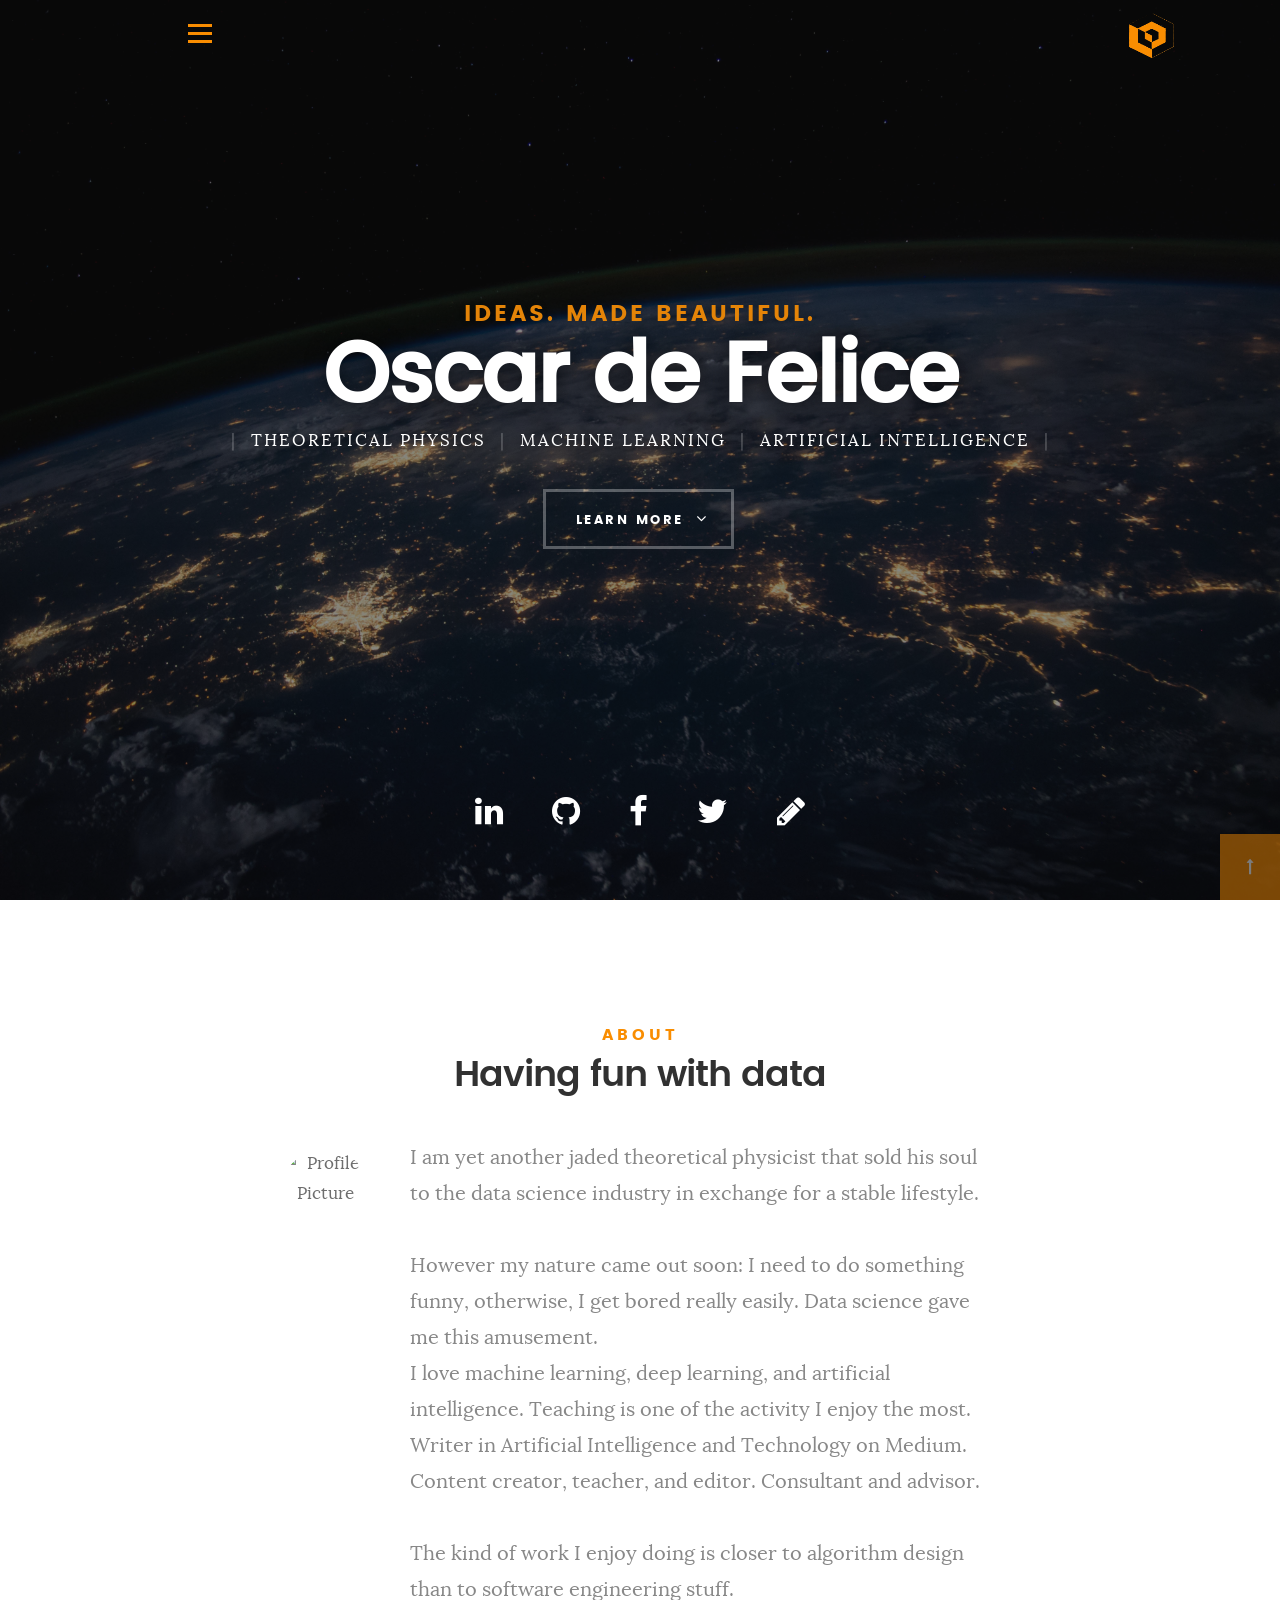
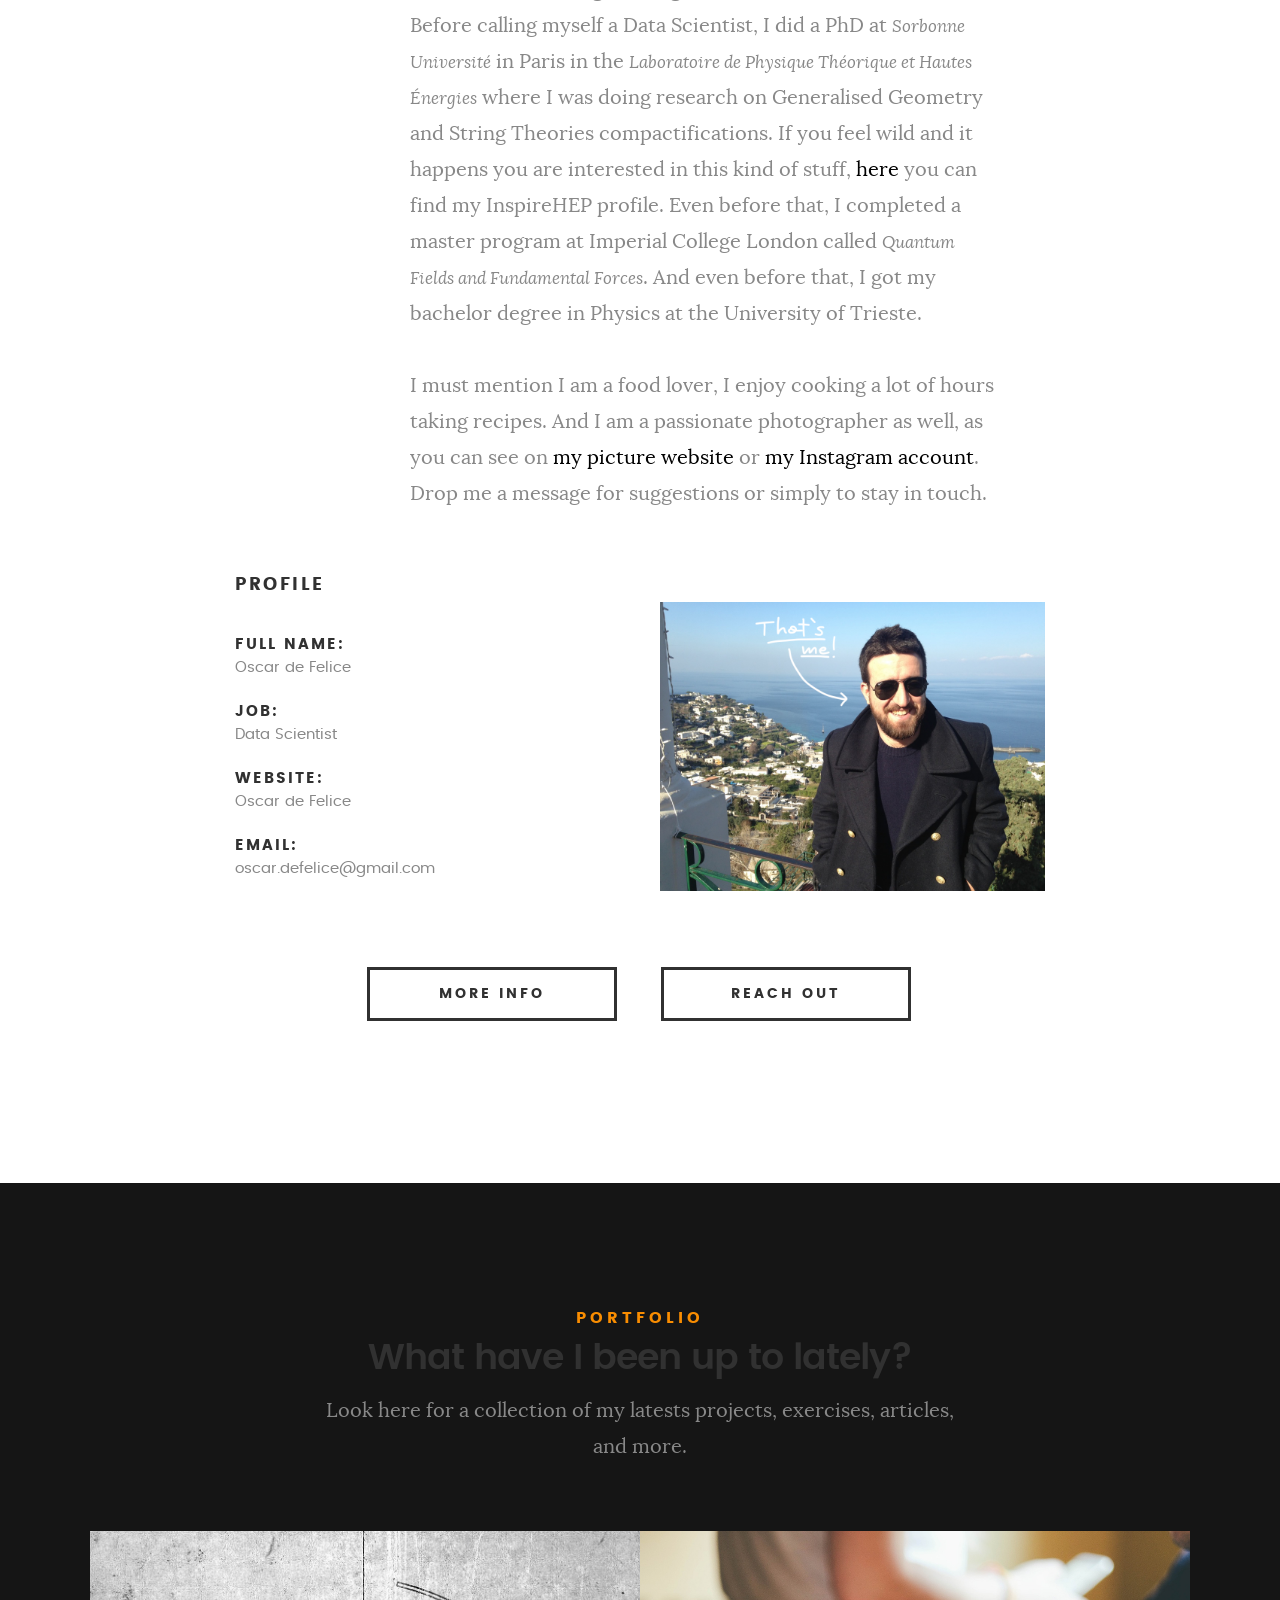
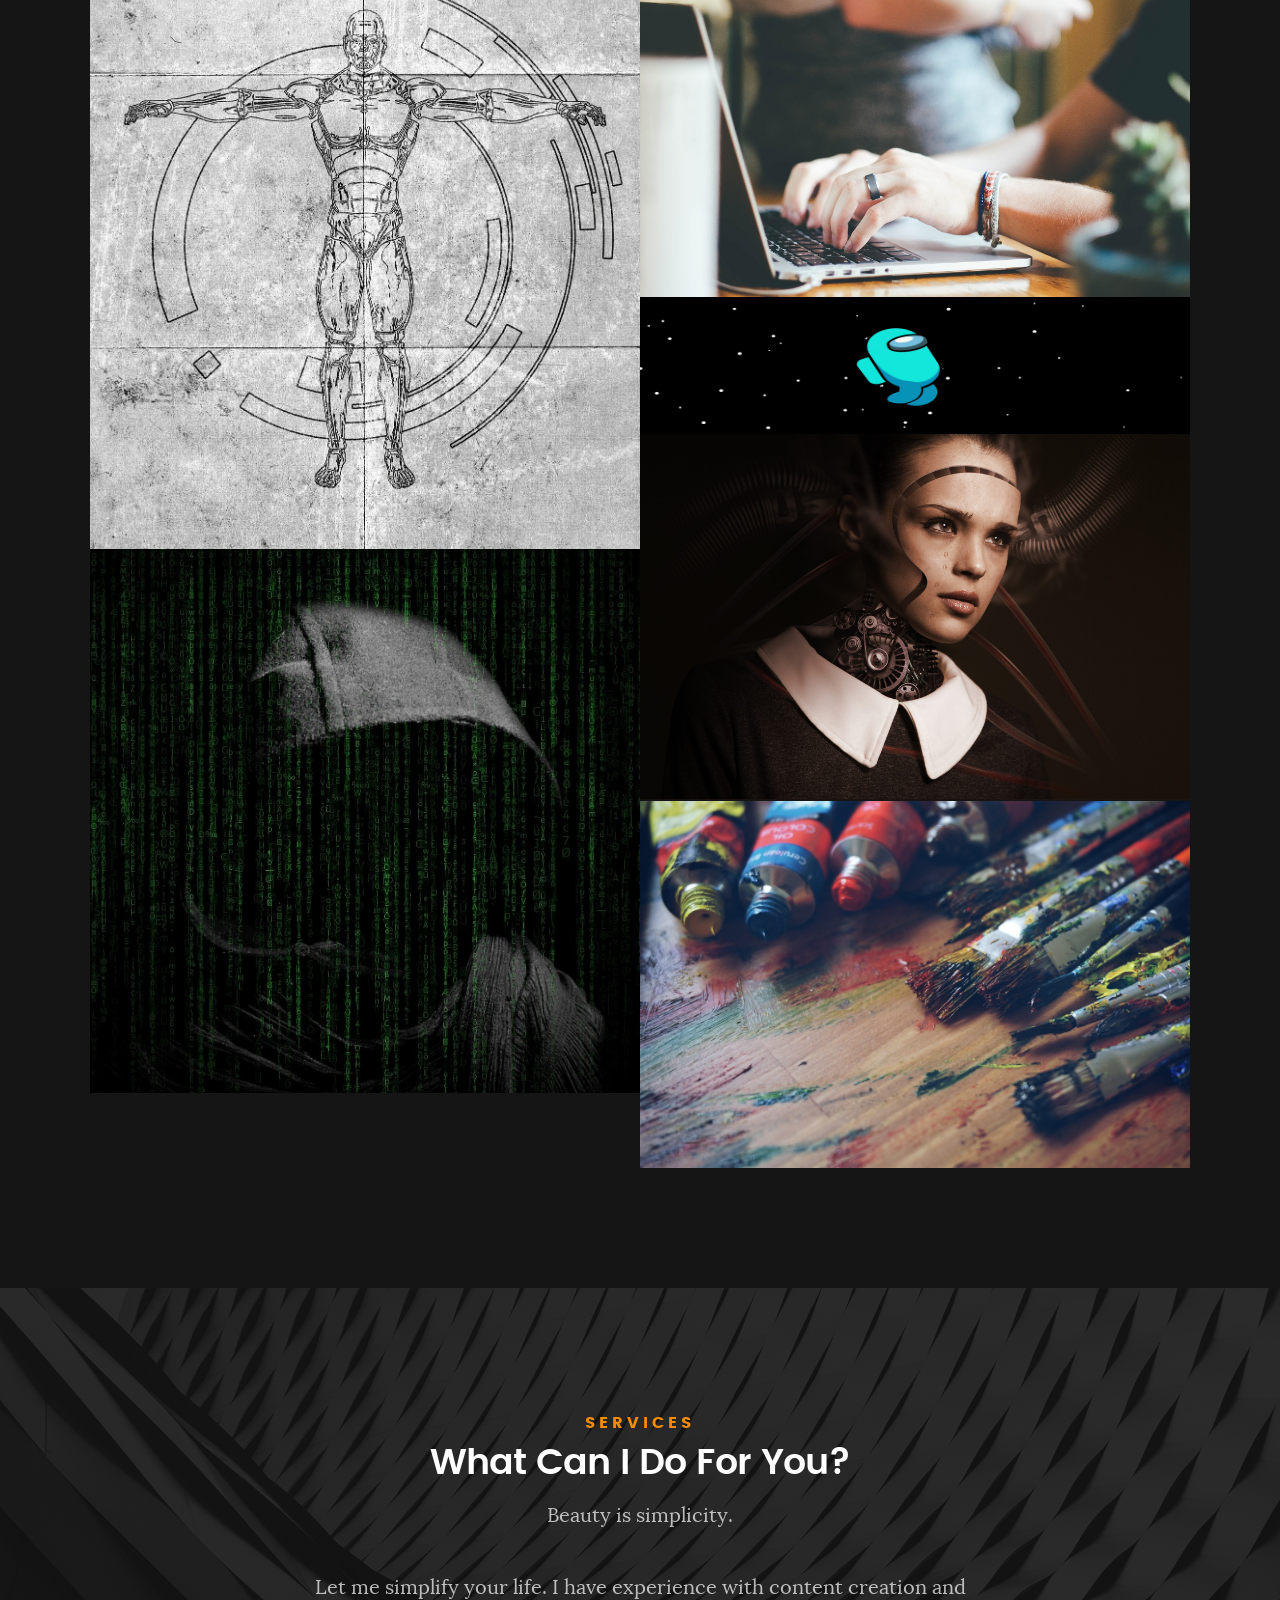
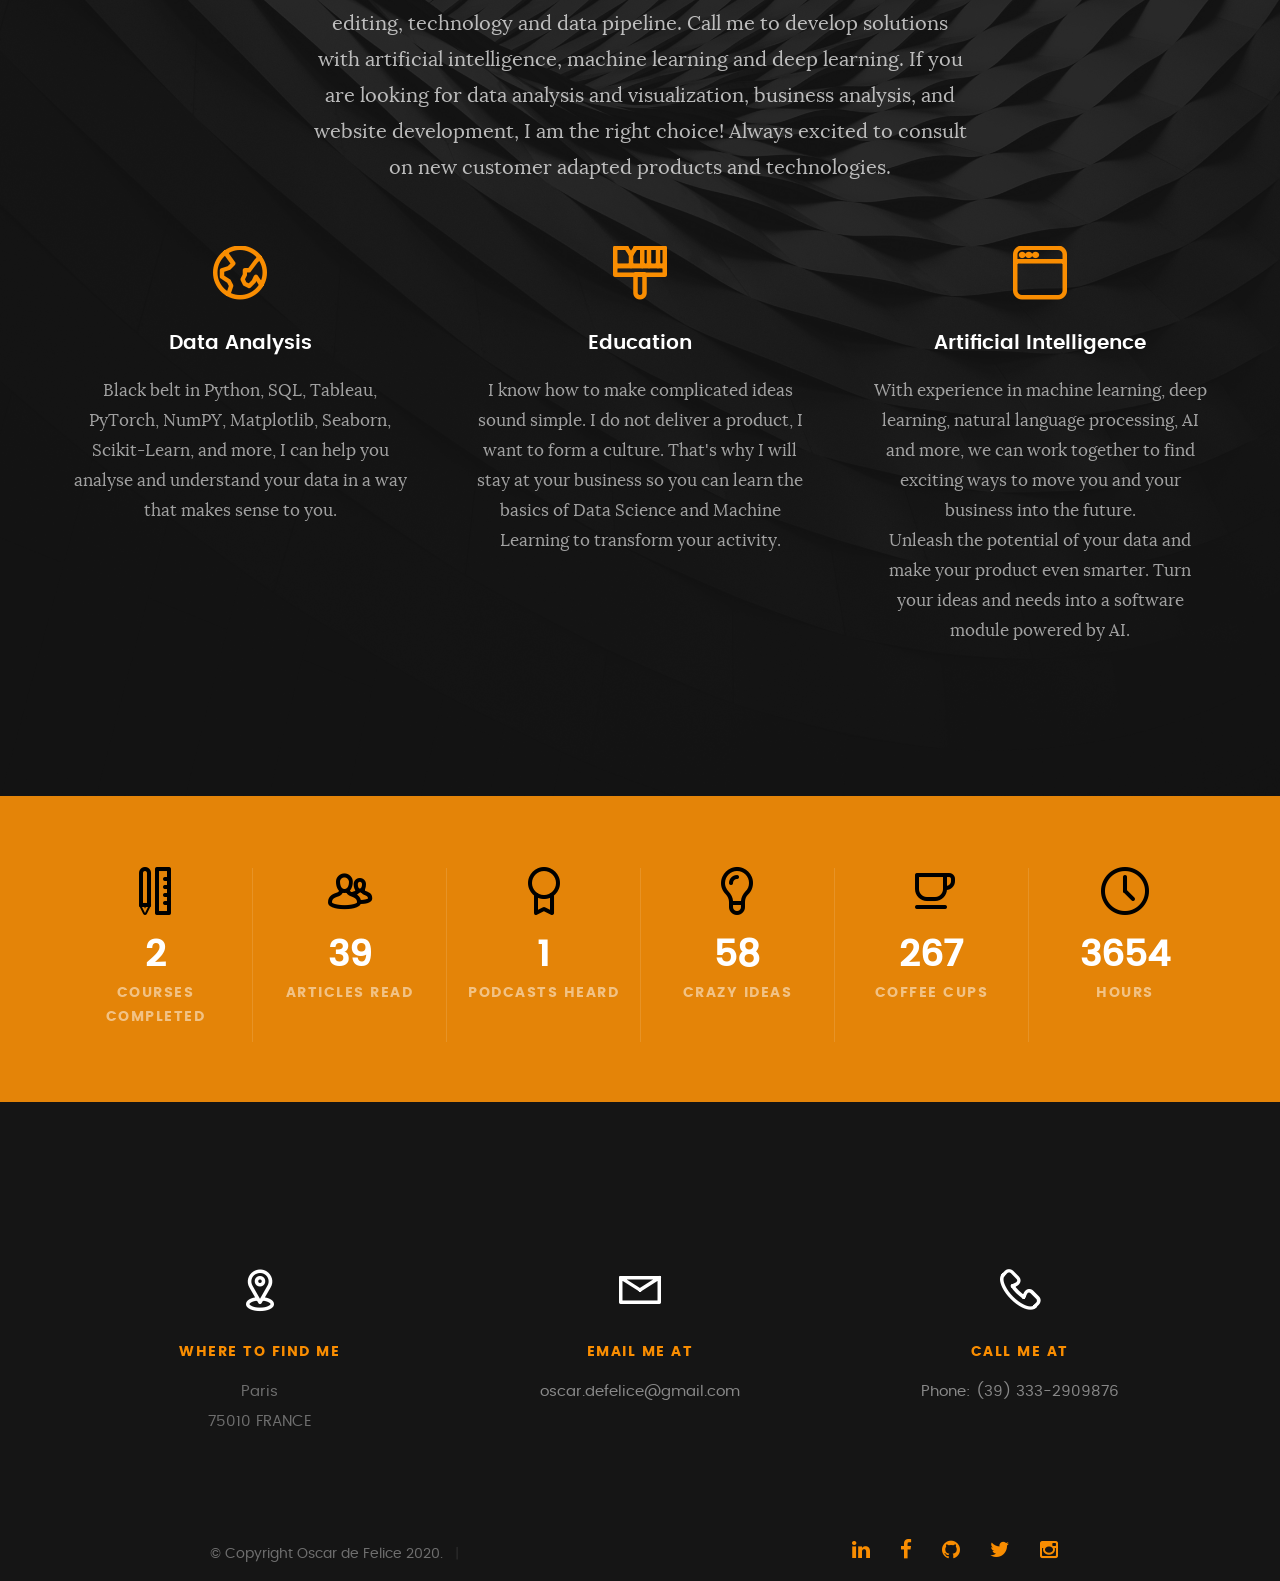
==== commit a6ab9b84: "feat: Add subject to mailto forms" ====
--- a/index.html
+++ b/index.html
@@ -170,7 +170,7 @@
           </li>
           <li>
             <strong>Email:</strong>
-            <span><a href="mailto:oscar.defelice@gmail.com" style="color: #888888">oscar.defelice@gmail.com</a></span>
+            <span><a href="mailto:oscar.defelice@gmail.com?Subject=Let's talk" style="color: #888888">oscar.defelice@gmail.com</a></span>
           </li>
 
         </ul> <!-- /info-list -->
@@ -216,7 +216,7 @@
     <div class="row button-section">
       <div class="col-twelve">
         <a href="#contact" title="Hire Me" class="button stroke smoothscroll">More Info</a>
-        <a href="mailto:oscar.defelice@gmail.com" title="Hire Me" class="button stroke">Reach Out</a>
+        <a href="mailto:oscar.defelice@gmail.com?Subject=Tell me more" title="Hire Me" class="button stroke">Reach Out</a>
       </div>
     </div>
 
@@ -949,7 +949,7 @@
       </div>
 
       <div class="col-four tab-full collapse">
-        <a href="mailto: oscar.defelice@gmail.com">
+        <a href="mailto: oscar.defelice@gmail.com?Subject=Let's talk">
           <div class="icon">
             <i class="icon-mail"></i>
           </div>
